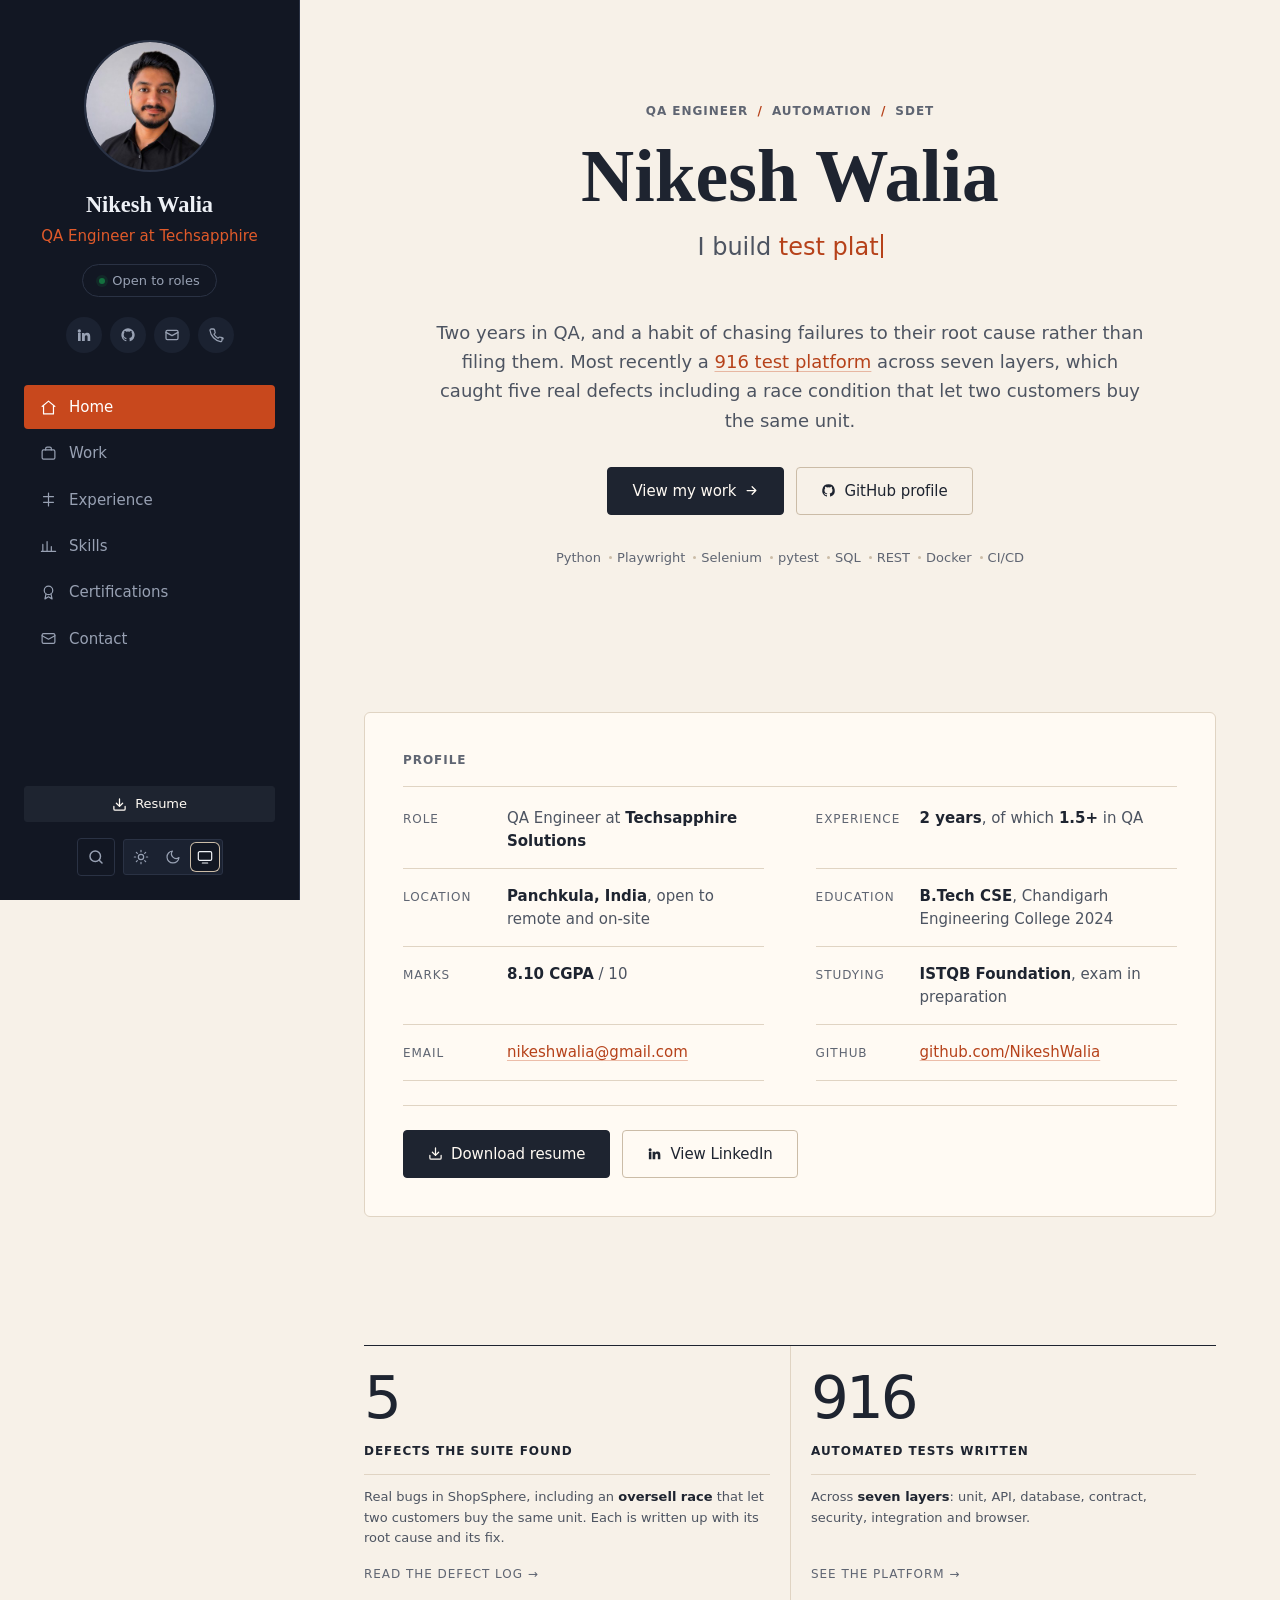
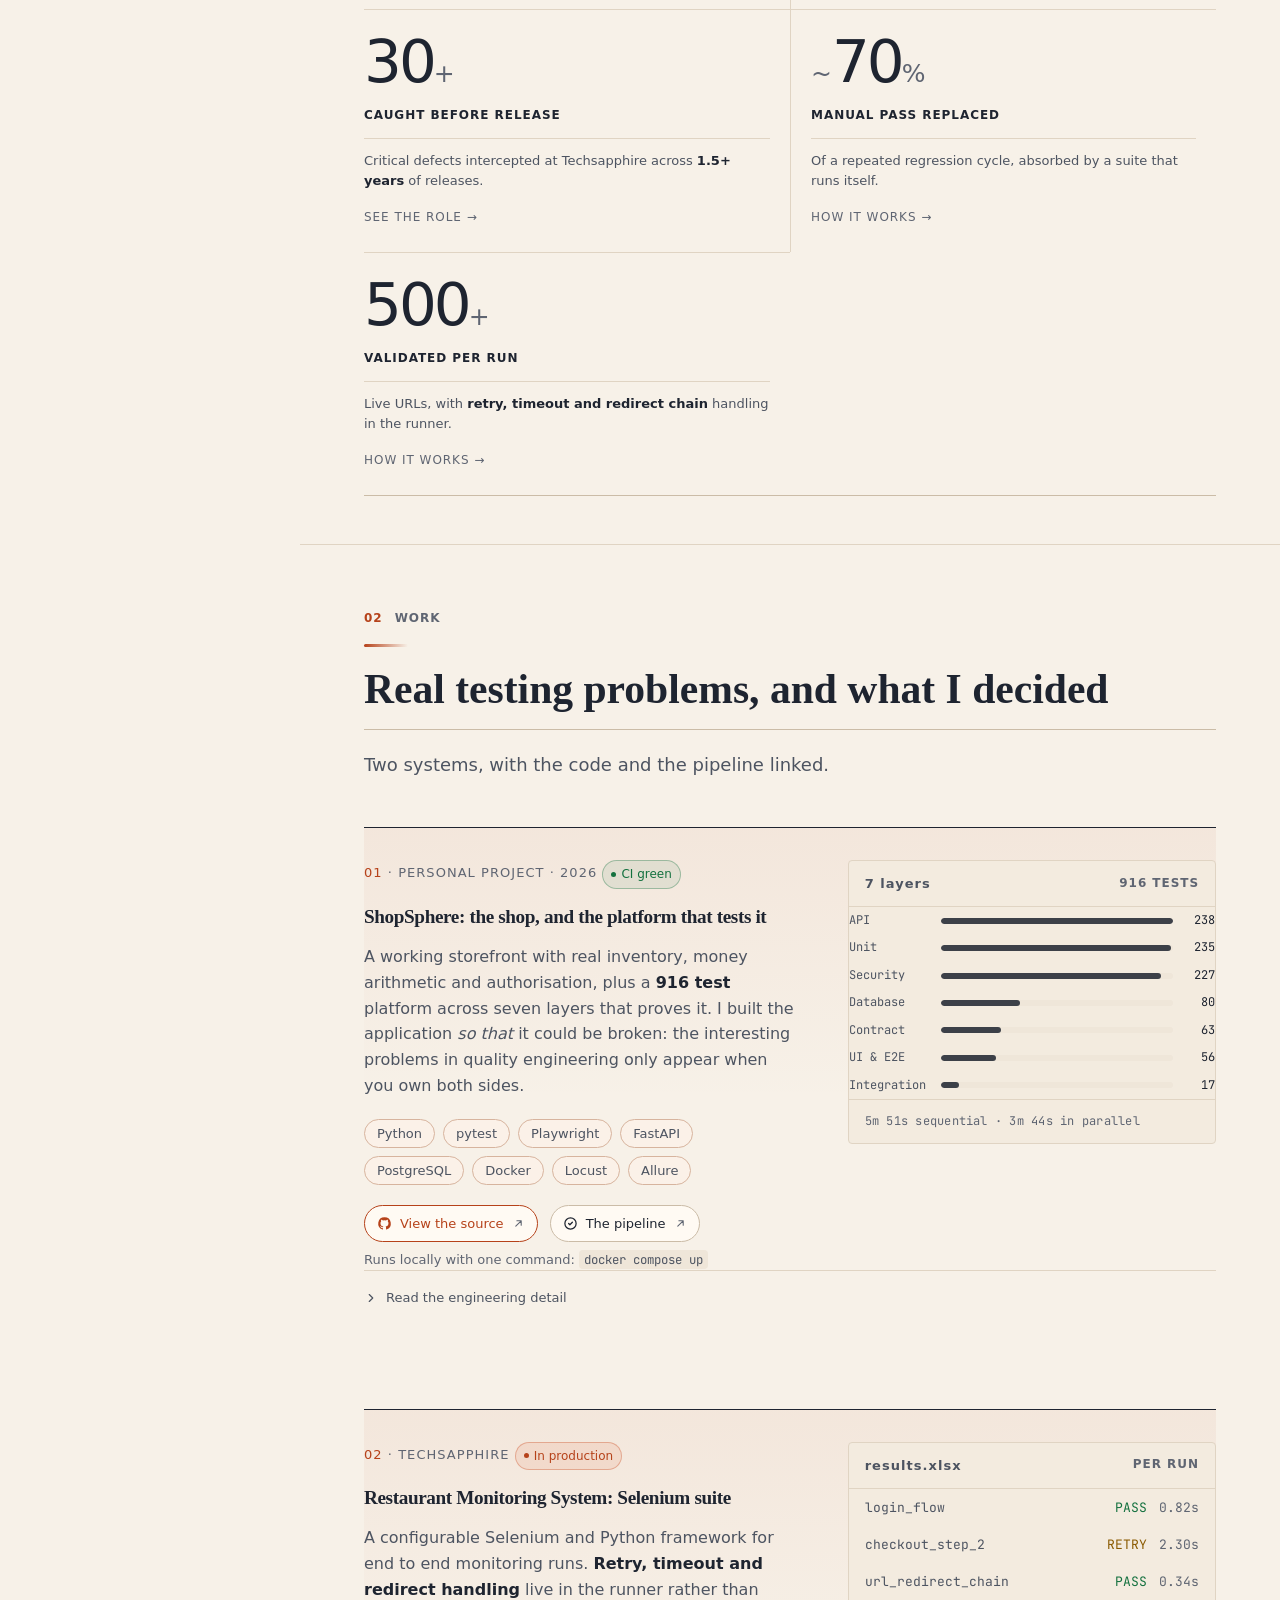
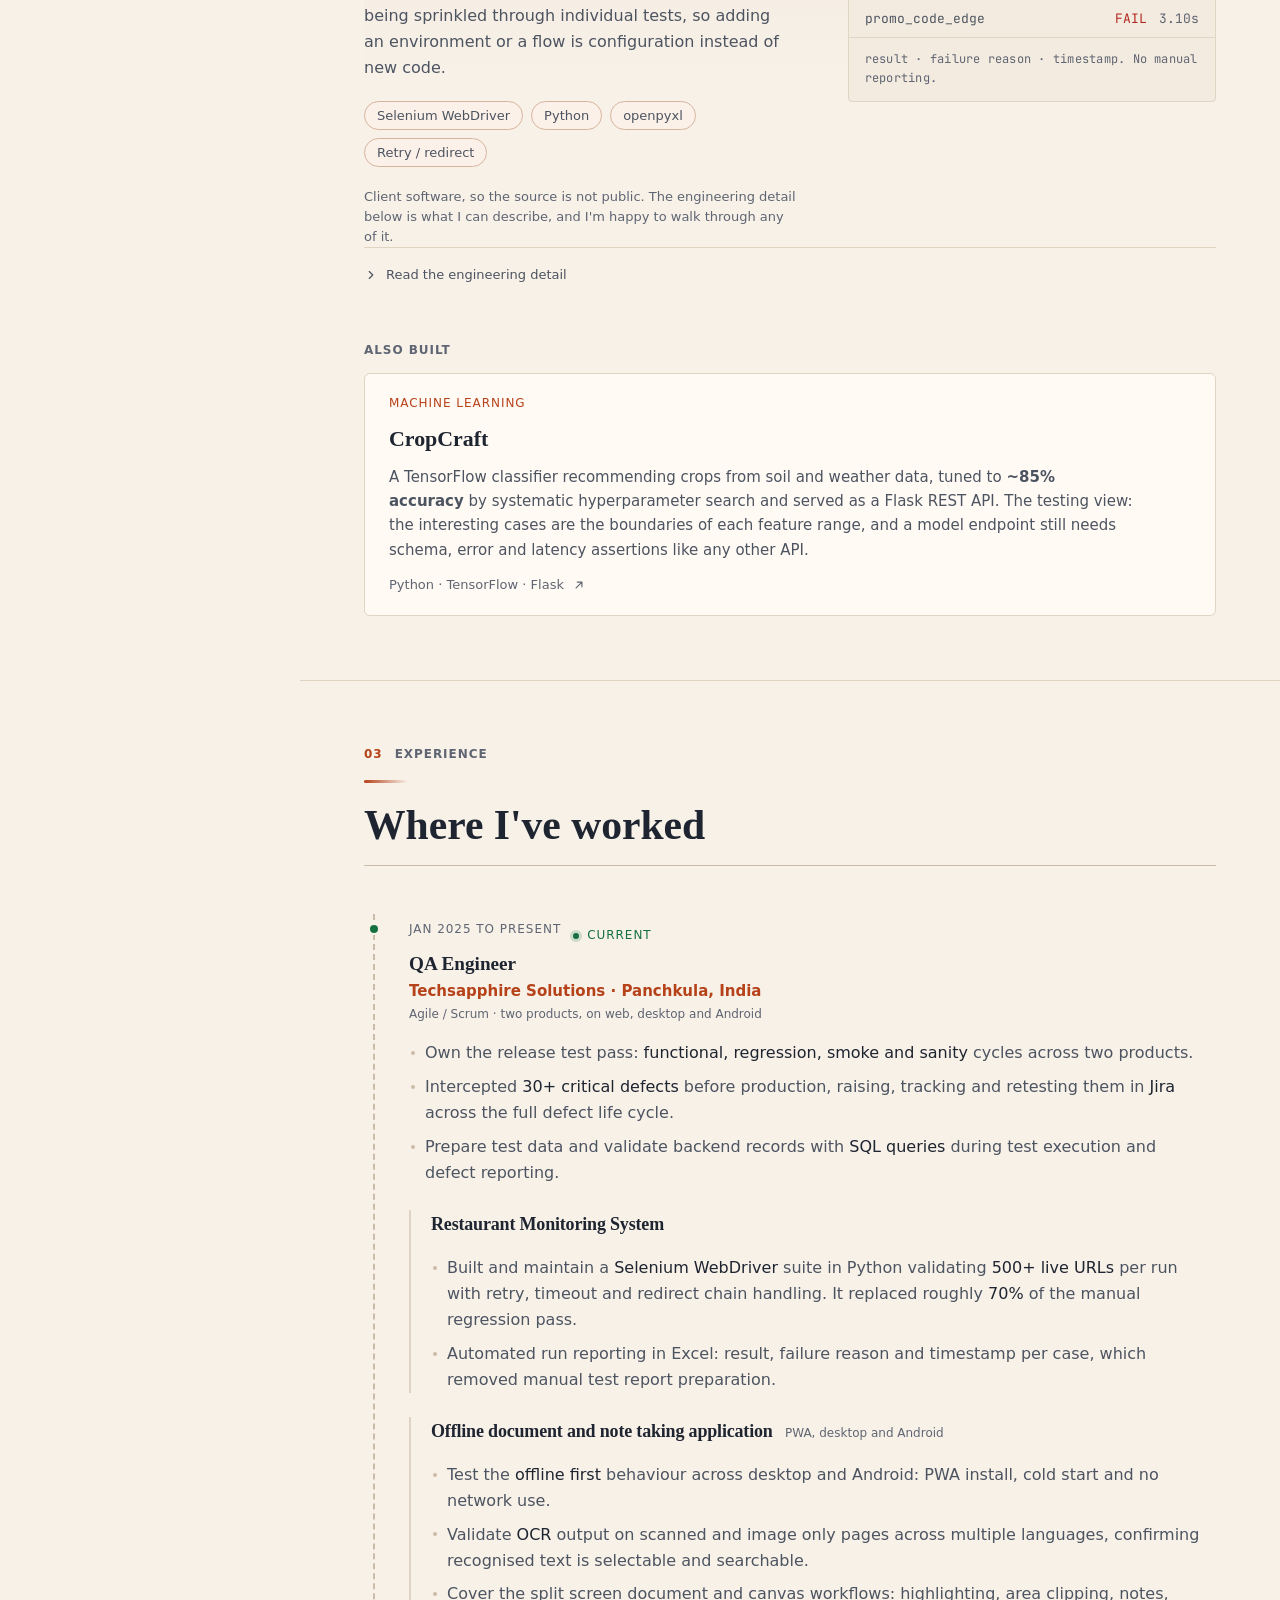
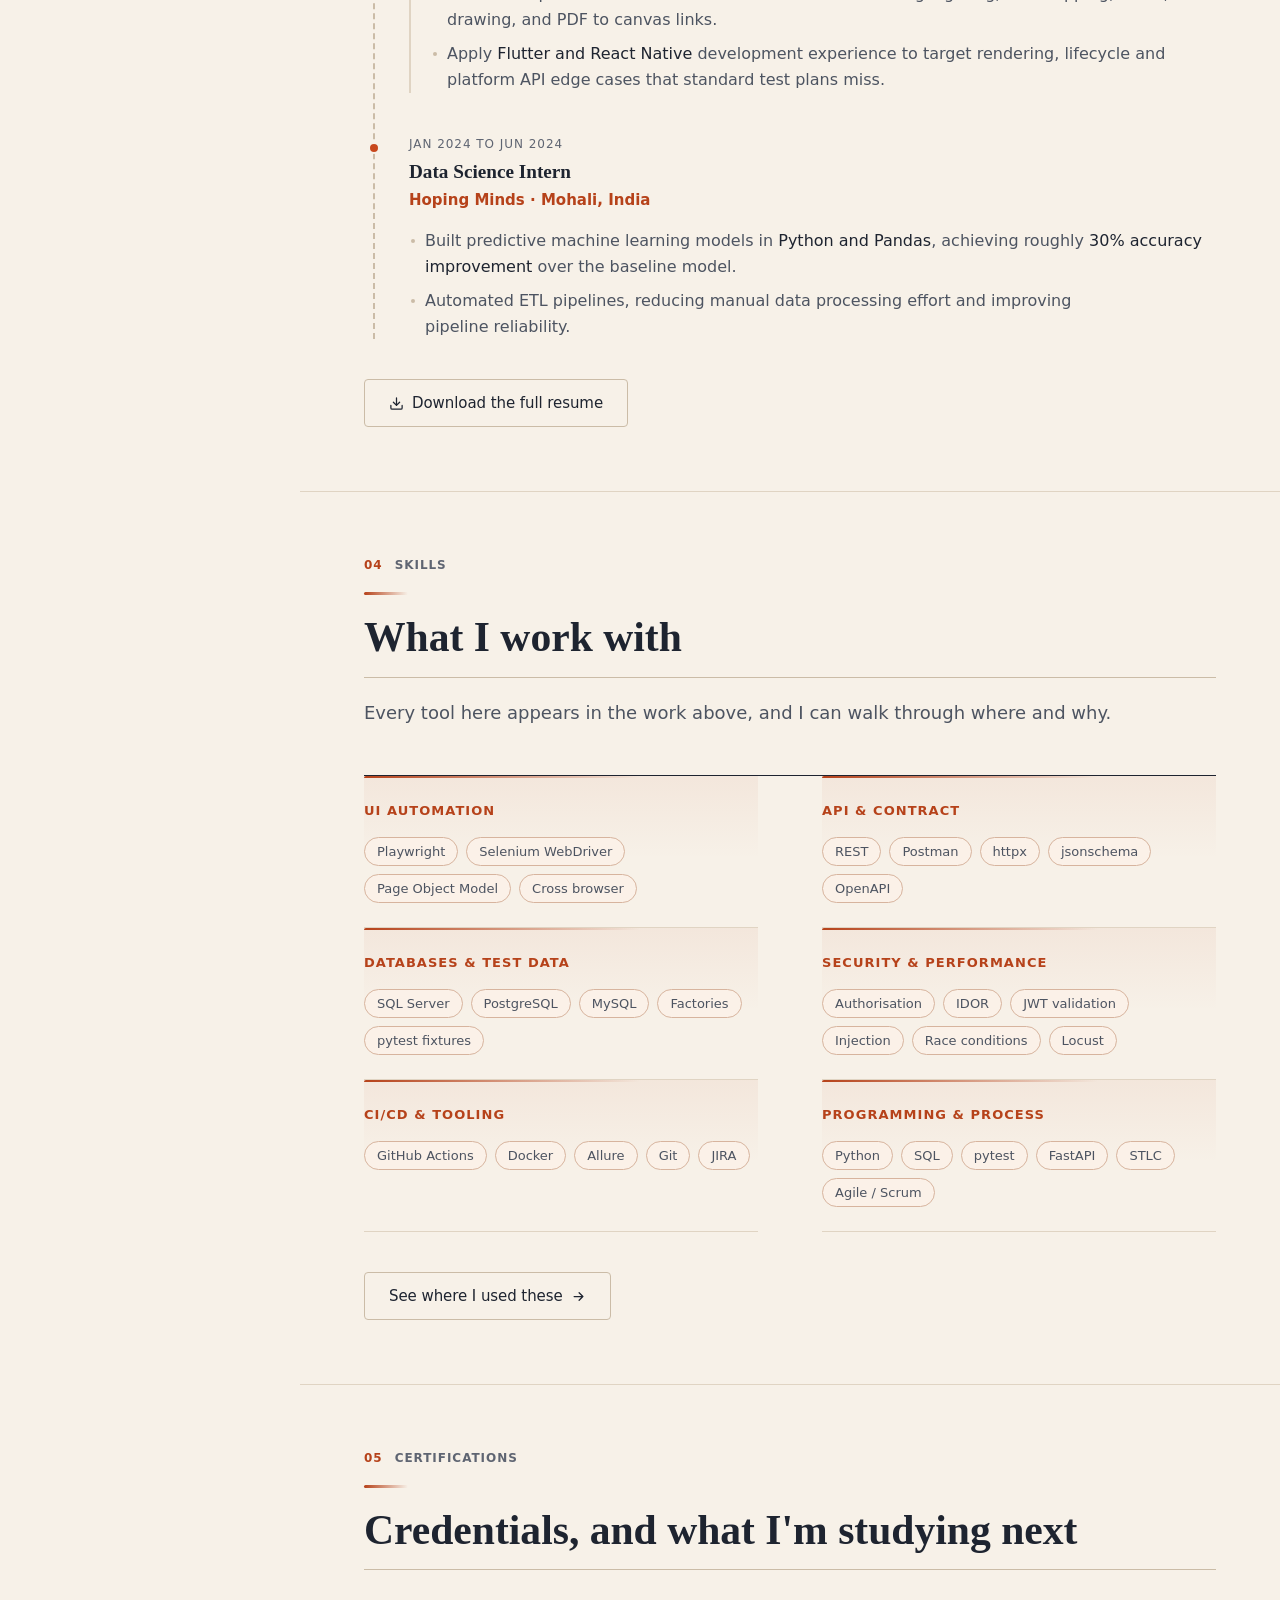
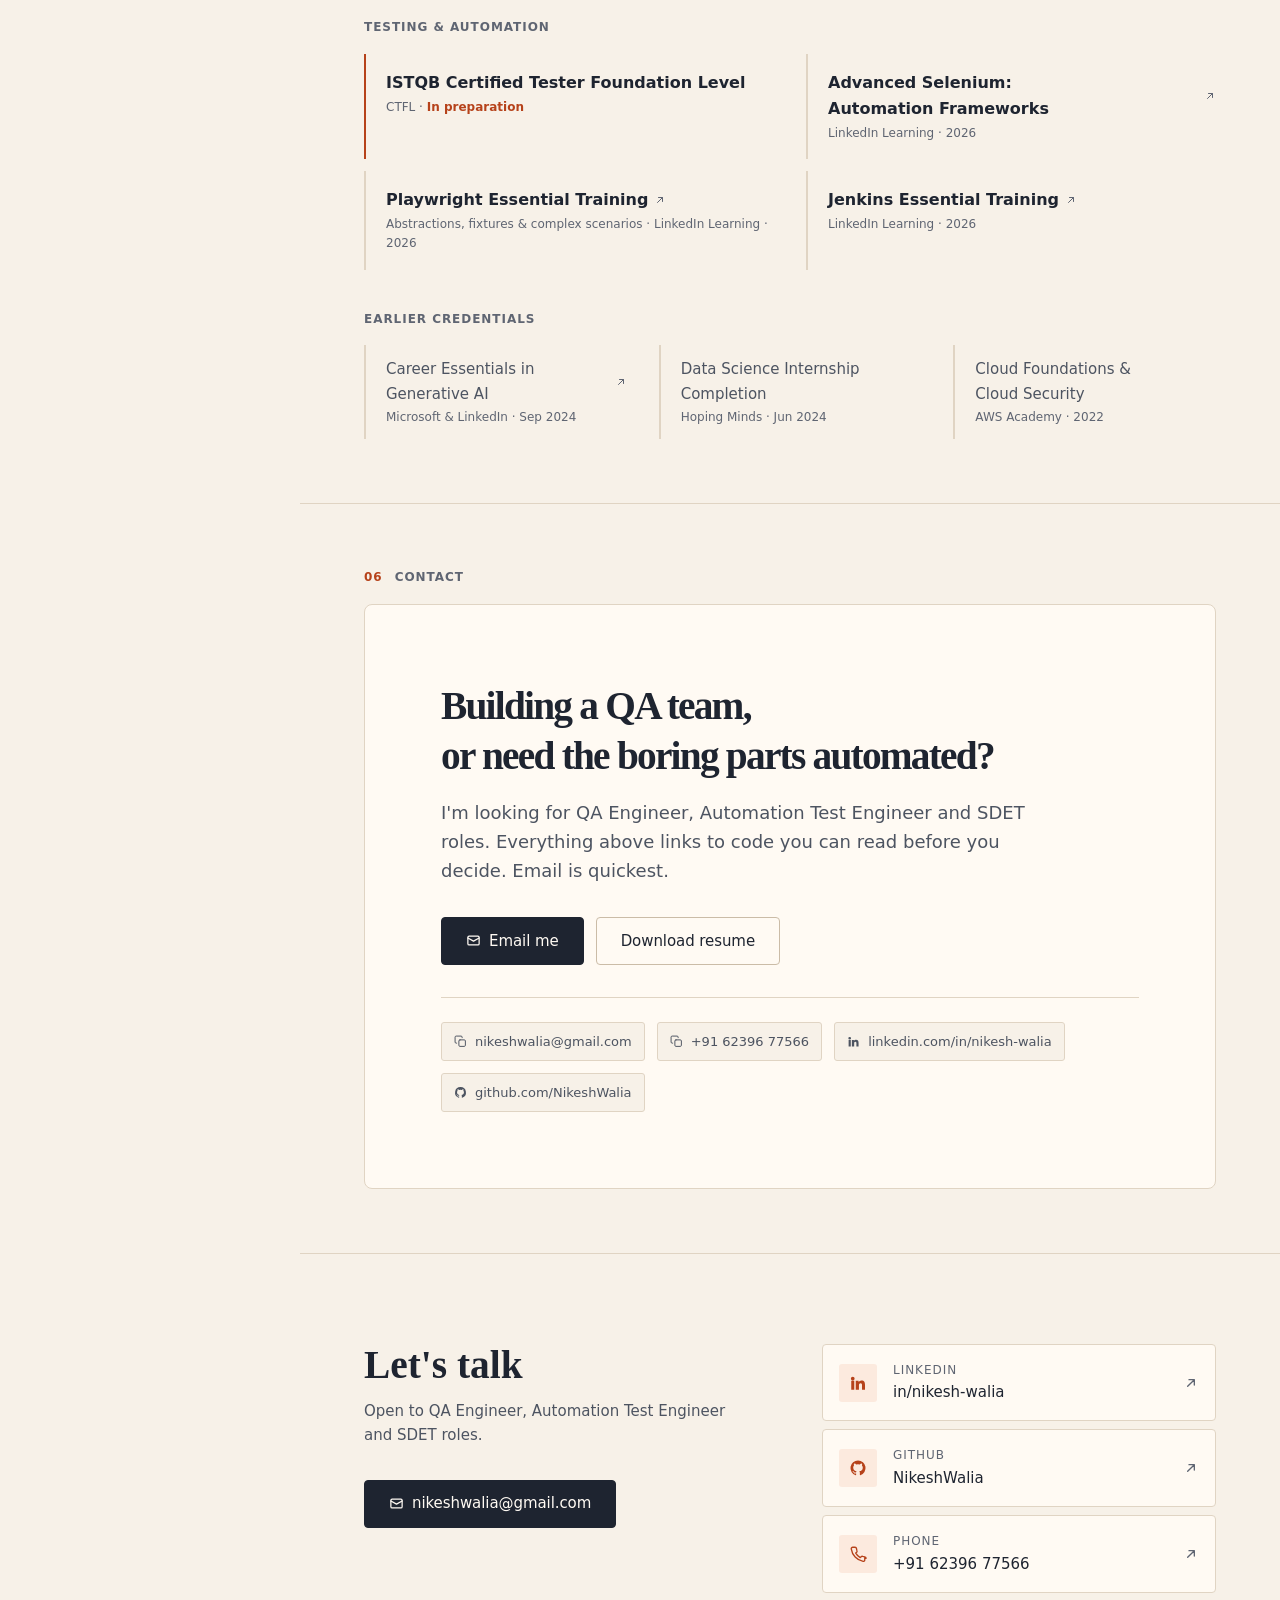
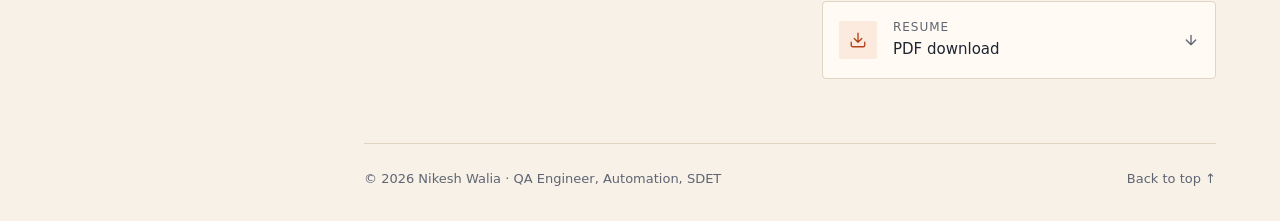
==== index.html @ 72335cde "Redesign around a sidebar layout, and add ShopSphere Layout - Fixed left rail carrying the portrait," ====
<!DOCTYPE html>
<html lang="en" data-theme="light">
<head>
<meta charset="UTF-8">
<meta name="viewport" content="width=device-width, initial-scale=1, viewport-fit=cover">

<title>Nikesh Walia | QA Engineer &amp; SDET, test automation in Python</title>
<!-- ~155 chars. Leads with the role a recruiter searches for, then the one
     fact that separates this from every other QA CV: a suite you can open. -->
<meta name="description" content="QA Engineer and SDET. I build test platforms in Python, Playwright and pytest: 916 tests across 7 layers on ShopSphere, plus Selenium suites running in production at work.">
<meta name="author" content="Nikesh Walia">
<link rel="canonical" href="https://nikeshwalia.github.io/">

<meta name="theme-color" content="#f7f1e8">

<!-- The inline theme resolver below is allow-listed by its SHA-256 hash
     rather than 'unsafe-inline', so no other injected script can execute.
     If that script's bytes change, recompute the hash or the theme will
     stop resolving before paint. Everything else is same-origin only.
     No frame-ancestors: it is ignored when delivered via <meta> (and logs a
     console error). Clickjacking protection would need a real HTTP header,
     which GitHub Pages does not let us set. -->
<meta http-equiv="Content-Security-Policy" content="default-src 'self'; script-src 'self' 'sha256-ArM/zF9N1DSCy0BsRnz9GAdNbQWt+mR2hnGeRFYz4A0='; style-src 'self' 'unsafe-inline'; img-src 'self' data:; font-src 'self'; connect-src 'self'; object-src 'none'; base-uri 'self'; form-action 'none'">

<meta property="og:type" content="profile">
<meta property="og:site_name" content="Nikesh Walia">
<meta property="og:title" content="Nikesh Walia | QA Engineer &amp; SDET">
<meta property="og:description" content="I build test platforms, not just test cases. 916 tests across 7 layers on ShopSphere, and Selenium suites running in production at work.">
<meta property="og:url" content="https://nikeshwalia.github.io/">
<meta property="og:image" content="https://nikeshwalia.github.io/nikesh.jpeg">
<meta property="og:image:width" content="1254">
<meta property="og:image:height" content="1254">
<meta property="og:image:alt" content="Nikesh Walia, QA Engineer and SDET.">
<meta name="twitter:card" content="summary">
<meta name="twitter:title" content="Nikesh Walia | QA Engineer &amp; SDET">
<meta name="twitter:description" content="I build test platforms, not just test cases. Every project below links to code you can read.">
<meta name="twitter:image" content="https://nikeshwalia.github.io/nikesh.jpeg">

<link rel="icon" href="data:image/svg+xml,%3Csvg xmlns='http://www.w3.org/2000/svg' viewBox='0 0 32 32'%3E%3Crect width='32' height='32' rx='3' fill='%2314110f'/%3E%3Ctext x='16' y='21.5' font-family='ui-monospace,monospace' font-size='13' font-weight='700' fill='%23fff' text-anchor='middle'%3ENW%3C/text%3E%3C/svg%3E">

<!-- Fonts are same-origin. The two faces above the fold are preloaded; the
     rest arrive with the stylesheet. No third-party origin in the critical path. -->
<link rel="preload" href="fonts/SpaceGrotesk.woff2" as="font" type="font/woff2" crossorigin>
<link rel="preload" href="fonts/Fraunces.woff2" as="font" type="font/woff2" crossorigin>
<link rel="preload" href="fonts/JetBrainsMono.woff2" as="font" type="font/woff2" crossorigin>

<link rel="stylesheet" href="css/tokens.css">
<link rel="stylesheet" href="css/app.css">

<script>
  // Resolve the theme before first paint so there is never a flash of the
  // wrong palette. Deliberately inline and blocking; it is ~20 lines.
  (function () {
    try {
      var p = localStorage.getItem('theme-preference') || 'system';
      var dark = p === 'dark' || (p === 'system' && matchMedia('(prefers-color-scheme: dark)').matches);
      document.documentElement.dataset.theme = dark ? 'dark' : 'light';
    } catch (e) {}
  })();
</script>

<noscript><style>[data-reveal]{opacity:1!important;transform:none!important}</style></noscript>

<script type="application/ld+json">
{
  "@context": "https://schema.org",
  "@type": "Person",
  "name": "Nikesh Walia",
  "jobTitle": "QA Engineer and SDET",
  "email": "mailto:nikeshwalia@gmail.com",
  "telephone": "+91-62396-77566",
  "url": "https://nikeshwalia.github.io/",
  "image": "https://nikeshwalia.github.io/nikesh.jpeg",
  "sameAs": [
    "https://www.linkedin.com/in/nikesh-walia/",
    "https://github.com/NikeshWalia"
  ],
  "address": { "@type": "PostalAddress", "addressLocality": "Panchkula", "addressRegion": "Haryana", "addressCountry": "IN" },
  "worksFor": { "@type": "Organization", "name": "Techsapphire Solutions" },
  "alumniOf": { "@type": "CollegeOrUniversity", "name": "Chandigarh Engineering College" },
  "knowsAbout": [
    "Test automation", "SDET", "Playwright", "Selenium WebDriver", "pytest",
    "API testing", "Contract testing", "Database validation", "Security testing",
    "Performance testing", "CI/CD", "Python", "SQL", "Docker"
  ]
}
</script>
</head>

<body>

<a href="#main" class="skip">Skip to content</a>

<!-- Ambient layers. Decorative only, so both are aria-hidden and neither
     takes pointer events. The grain is fixed for the whole document so the
     texture does not swim relative to the viewport while scrolling. -->
<div class="progress" data-progress aria-hidden="true"></div>

<!-- ═══════════════════════ SIDEBAR ═══════════════════════ -->
<!-- A fixed rail rather than a top bar: it keeps the person and the
     navigation on screen the whole way down, which a scrolling header cannot.
     Below 1080px it becomes a drawer. -->
<button class="drawer-btn" type="button" data-drawer-toggle aria-expanded="false" aria-controls="sidebar" aria-label="Open menu">
  <svg viewBox="0 0 24 24" fill="none" stroke="currentColor" stroke-width="2" stroke-linecap="round" aria-hidden="true"><path d="M4 7h16M4 12h16M4 17h16"/></svg>
</button>
<div class="drawer-veil" data-drawer-veil hidden></div>

<aside class="sidebar" id="sidebar">
  <div class="sidebar-inner">

    <a class="portrait" href="#top" aria-label="Nikesh Walia, back to top">
      <!-- 1254x1254 square, so it crops cleanly to the circle at any size.
           Width/height are declared to reserve the box before it loads, which
           is what keeps CLS at 0. The monogram underneath is the fallback if
           the file is ever missing. -->
      <img src="nikesh-320.jpg" alt="Nikesh Walia" width="132" height="132"
           fetchpriority="high" data-portrait>
      <span class="portrait-mark" aria-hidden="true">NW</span>
    </a>

    <p class="side-name">Nikesh Walia</p>
    <p class="side-role">QA Engineer at Techsapphire</p>
    <p class="side-avail"><span class="dot" aria-hidden="true"></span>Open to roles</p>

    <div class="side-social">
      <a href="https://www.linkedin.com/in/nikesh-walia/" target="_blank" rel="noopener noreferrer" aria-label="LinkedIn">
        <svg viewBox="0 0 24 24" fill="currentColor" aria-hidden="true"><path d="M4.98 3.5a2.5 2.5 0 1 1 0 5 2.5 2.5 0 0 1 0-5zM3 9h4v12H3zM9 9h3.8v1.7h.05a4.2 4.2 0 0 1 3.75-2c4 0 4.75 2.6 4.75 6V21h-4v-5.6c0-1.35-.03-3.1-1.9-3.1-1.9 0-2.2 1.48-2.2 3v5.7H9z"/></svg>
      </a>
      <a href="https://github.com/NikeshWalia" target="_blank" rel="noopener noreferrer" aria-label="GitHub">
        <svg viewBox="0 0 24 24" fill="currentColor" aria-hidden="true"><path d="M12 2A10 10 0 0 0 8.84 21.5c.5.08.66-.23.66-.5v-1.7C6.73 19.91 6.14 18 6.14 18A2.7 2.7 0 0 0 5 16.5c-.91-.62.07-.6.07-.6a2.1 2.1 0 0 1 1.53 1.03 2.15 2.15 0 0 0 2.91.83 2.16 2.16 0 0 1 .63-1.34c-2.22-.25-4.55-1.11-4.55-4.94a3.9 3.9 0 0 1 1.03-2.68 3.6 3.6 0 0 1 .1-2.64s.84-.27 2.75 1.02a9.4 9.4 0 0 1 5 0c1.91-1.29 2.75-1.02 2.75-1.02a3.6 3.6 0 0 1 .1 2.64 3.9 3.9 0 0 1 1.03 2.68c0 3.84-2.34 4.69-4.57 4.94a2.4 2.4 0 0 1 .69 1.85v2.75c0 .27.16.59.67.5A10 10 0 0 0 12 2z"/></svg>
      </a>
      <a href="mailto:nikeshwalia@gmail.com?subject=QA%20role" aria-label="Email">
        <svg viewBox="0 0 24 24" fill="none" stroke="currentColor" stroke-width="1.9" stroke-linecap="round" stroke-linejoin="round" aria-hidden="true"><rect x="3" y="5" width="18" height="14" rx="2"/><path d="m3 8 9 5 9-5"/></svg>
      </a>
      <a href="tel:+916239677566" aria-label="Phone">
        <svg viewBox="0 0 24 24" fill="none" stroke="currentColor" stroke-width="1.9" stroke-linecap="round" stroke-linejoin="round" aria-hidden="true"><path d="M21 16.9v3a2 2 0 0 1-2.2 2A19.8 19.8 0 0 1 3 5.2 2 2 0 0 1 5 3h3a2 2 0 0 1 2 1.7c.1 1 .3 1.9.6 2.8a2 2 0 0 1-.4 2.1L9 10.8a16 16 0 0 0 6 6l1.2-1.2a2 2 0 0 1 2.1-.4c.9.3 1.8.5 2.8.6a2 2 0 0 1 1.7 2z"/></svg>
      </a>
    </div>

    <nav class="side-nav" aria-label="Sections" data-spy>
      <ul>
          <li><a href="#top"><svg viewBox="0 0 24 24" fill="none" stroke="currentColor" stroke-width="1.7" stroke-linecap="round" stroke-linejoin="round" aria-hidden="true"><path d="M3 10.5 12 3l9 7.5"/><path d="M5 9.5V21h14V9.5"/></svg><span>Home</span></a></li>
          <li><a href="#work"><svg viewBox="0 0 24 24" fill="none" stroke="currentColor" stroke-width="1.7" stroke-linecap="round" stroke-linejoin="round" aria-hidden="true"><rect x="3" y="7" width="18" height="13" rx="2"/><path d="M8 7V5a2 2 0 0 1 2-2h4a2 2 0 0 1 2 2v2"/></svg><span>Work</span></a></li>
          <li><a href="#experience"><svg viewBox="0 0 24 24" fill="none" stroke="currentColor" stroke-width="1.7" stroke-linecap="round" stroke-linejoin="round" aria-hidden="true"><path d="M12 3v18M5 8h14M5 16h14"/></svg><span>Experience</span></a></li>
          <li><a href="#capabilities"><svg viewBox="0 0 24 24" fill="none" stroke="currentColor" stroke-width="1.7" stroke-linecap="round" stroke-linejoin="round" aria-hidden="true"><path d="M4 19V9M10 19V5M16 19v-7M22 19h-20"/></svg><span>Skills</span></a></li>
          <li><a href="#certifications"><svg viewBox="0 0 24 24" fill="none" stroke="currentColor" stroke-width="1.7" stroke-linecap="round" stroke-linejoin="round" aria-hidden="true"><circle cx="12" cy="9" r="6"/><path d="m8.5 14-1.5 7 5-3 5 3-1.5-7"/></svg><span>Certifications</span></a></li>
          <li><a href="#contact"><svg viewBox="0 0 24 24" fill="none" stroke="currentColor" stroke-width="1.7" stroke-linecap="round" stroke-linejoin="round" aria-hidden="true"><rect x="3" y="5" width="18" height="14" rx="2"/><path d="m3 8 9 5 9-5"/></svg><span>Contact</span></a></li>
      </ul>
    </nav>

    <div class="side-foot">
      <a href="Nikesh_Walia_CV.pdf" download class="btn btn--primary btn--sm side-cv">
        <svg viewBox="0 0 24 24" fill="none" stroke="currentColor" stroke-width="2" stroke-linecap="round" stroke-linejoin="round" aria-hidden="true"><path d="M21 15v4a2 2 0 0 1-2 2H5a2 2 0 0 1-2-2v-4M7 10l5 5 5-5M12 15V3"/></svg>
        Resume
      </a>
      <div class="side-tools">
        <button class="icon-btn icon-btn--search" data-cmdk-open aria-label="Search">
          <svg viewBox="0 0 24 24" fill="none" stroke="currentColor" stroke-width="2" stroke-linecap="round" aria-hidden="true"><circle cx="11" cy="11" r="7"/><path d="m20 20-3.4-3.4"/></svg>
        </button>
        <div class="theme-switch" role="radiogroup" aria-label="Colour theme" data-theme-switch>
          <button type="button" role="radio" data-theme-set="light" aria-checked="false" aria-label="Light theme">
            <svg viewBox="0 0 24 24" fill="none" stroke="currentColor" stroke-width="1.8" stroke-linecap="round" aria-hidden="true"><circle cx="12" cy="12" r="4"/><path d="M12 2v2M12 20v2M5 5l1.5 1.5M17.5 17.5 19 19M2 12h2M20 12h2M5 19l1.5-1.5M17.5 6.5 19 5"/></svg>
          </button>
          <button type="button" role="radio" data-theme-set="dark" aria-checked="false" aria-label="Dark theme">
            <svg viewBox="0 0 24 24" fill="none" stroke="currentColor" stroke-width="1.8" stroke-linecap="round" stroke-linejoin="round" aria-hidden="true"><path d="M21 12.8A9 9 0 1 1 11.2 3a7 7 0 0 0 9.8 9.8z"/></svg>
          </button>
          <button type="button" role="radio" data-theme-set="system" aria-checked="false" aria-label="Match system theme">
            <svg viewBox="0 0 24 24" fill="none" stroke="currentColor" stroke-width="1.8" stroke-linecap="round" stroke-linejoin="round" aria-hidden="true"><rect x="2" y="4" width="20" height="13" rx="2"/><path d="M8 21h8"/></svg>
          </button>
        </div>
      </div>
    </div>

  </div>
</aside>

<div class="shell">
<main id="main">
<span id="top"></span>

<!-- ═══════════════════════ HERO ═══════════════════════ -->
<section class="hero" data-reveal-group>
  <div class="wrap hero-inner">
    <p class="eyebrow" data-reveal>QA Engineer <span>/</span> Automation <span>/</span> SDET</p>

    <h1 class="hero-name" data-reveal>Nikesh Walia</h1>

    <!-- The rotating line is the one piece of motion on the page. It states
         what he builds, cycling through four things that are all true and all
         evidenced further down. Under reduced-motion it prints the first
         phrase and stops. -->
    <p class="hero-build" data-reveal>
      I build
      <!-- Screen readers get the whole list once, as static text. The animated
           span is hidden from them: a caret that retypes four phrases forever
           is noise in a screen reader, and aria-label is not even permitted on
           a bare span, so it would have been silently ignored. -->
      <span class="sr-only">test platforms that catch real defects, Selenium and Playwright automation, API, database and security suites, and CI pipelines that gate every release.</span>
      <span class="type" aria-hidden="true" data-type="test platforms that catch real defects|Selenium and Playwright automation|API, database and security suites|CI pipelines that gate every release"><span class="type-text">test platforms that catch real defects</span><span class="type-caret"></span></span>
    </p>

    <p class="hero-lede" data-reveal>
      Two years in QA, and a habit of chasing failures to their root cause rather than filing them.
      Most recently a <a href="#case-shopsphere">916 test platform</a> across seven layers, which caught
      five real defects including a race condition that let two customers buy the same unit.
    </p>

    <div class="hero-actions" data-reveal>
      <a href="#work" class="btn btn--primary">
        View my work
        <svg viewBox="0 0 24 24" fill="none" stroke="currentColor" stroke-width="2" stroke-linecap="round" stroke-linejoin="round" aria-hidden="true"><path d="M5 12h14M13 6l6 6-6 6"/></svg>
      </a>
      <a href="https://github.com/NikeshWalia" target="_blank" rel="noopener noreferrer" class="btn btn--ghost">
        <svg viewBox="0 0 24 24" fill="currentColor" aria-hidden="true"><path d="M12 2A10 10 0 0 0 8.84 21.5c.5.08.66-.23.66-.5v-1.7C6.73 19.91 6.14 18 6.14 18A2.7 2.7 0 0 0 5 16.5c-.91-.62.07-.6.07-.6a2.1 2.1 0 0 1 1.53 1.03 2.15 2.15 0 0 0 2.91.83 2.16 2.16 0 0 1 .63-1.34c-2.22-.25-4.55-1.11-4.55-4.94a3.9 3.9 0 0 1 1.03-2.68 3.6 3.6 0 0 1 .1-2.64s.84-.27 2.75 1.02a9.4 9.4 0 0 1 5 0c1.91-1.29 2.75-1.02 2.75-1.02a3.6 3.6 0 0 1 .1 2.64 3.9 3.9 0 0 1 1.03 2.68c0 3.84-2.34 4.69-4.57 4.94a2.4 2.4 0 0 1 .69 1.85v2.75c0 .27.16.59.67.5A10 10 0 0 0 12 2z"/></svg>
        GitHub profile
      </a>
    </div>

    <ul class="hero-stack" aria-label="Core stack" data-reveal>
      <li>Python</li><li>Playwright</li><li>Selenium</li><li>pytest</li>
      <li>SQL</li><li>REST</li><li>Docker</li><li>CI/CD</li>
    </ul>
  </div>
</section>

<!-- ═══════════════════════ PROFILE ═══════════════════════ -->
<!-- The facts a recruiter checks first, in one place, instead of trailing
     under the hero as a mono footnote. -->
<section class="section section--tight" aria-label="Profile" data-sec="profile">
  <div class="wrap">
    <div class="snapshot" data-reveal>
      <h2 class="snapshot-h">Profile</h2>
      <dl class="snapshot-grid">
        <div><dt>Role</dt><dd>QA Engineer at <strong>Techsapphire Solutions</strong></dd></div>
        <div><dt>Experience</dt><dd><strong>2 years</strong>, of which <strong>1.5+</strong> in QA</dd></div>
        <div><dt>Location</dt><dd><strong>Panchkula, India</strong>, open to remote and on-site</dd></div>
        <div><dt>Education</dt><dd><strong>B.Tech CSE</strong>, Chandigarh Engineering College 2024</dd></div>
        <div><dt>Marks</dt><dd><strong>8.10 CGPA</strong> / 10</dd></div>
        <div><dt>Studying</dt><dd><strong>ISTQB Foundation</strong>, exam in preparation</dd></div>
        <div><dt>Email</dt><dd><a href="mailto:nikeshwalia@gmail.com?subject=QA%20role">nikeshwalia@gmail.com</a></dd></div>
        <div><dt>GitHub</dt><dd><a href="https://github.com/NikeshWalia" target="_blank" rel="noopener noreferrer">github.com/NikeshWalia</a></dd></div>
      </dl>

      <!-- The card stated the facts and then offered nothing to do with them.
           These are the two actions a recruiter reaches for next. -->
      <div class="snapshot-actions">
        <a href="Nikesh_Walia_CV.pdf" download class="btn btn--primary">
          <svg viewBox="0 0 24 24" fill="none" stroke="currentColor" stroke-width="2" stroke-linecap="round" stroke-linejoin="round" aria-hidden="true"><path d="M21 15v4a2 2 0 0 1-2 2H5a2 2 0 0 1-2-2v-4M7 10l5 5 5-5M12 15V3"/></svg>
          Download resume
        </a>
        <a href="https://www.linkedin.com/in/nikesh-walia/" target="_blank" rel="noopener noreferrer" class="btn btn--ghost">
          <svg viewBox="0 0 24 24" fill="currentColor" aria-hidden="true"><path d="M4.98 3.5a2.5 2.5 0 1 1 0 5 2.5 2.5 0 0 1 0-5zM3 9h4v12H3zM9 9h3.8v1.7h.05a4.2 4.2 0 0 1 3.75-2c4 0 4.75 2.6 4.75 6V21h-4v-5.6c0-1.35-.03-3.1-1.9-3.1-1.9 0-2.2 1.48-2.2 3v5.7H9z"/></svg>
          View LinkedIn
        </a>
      </div>
    </div>
  </div>
</section>

<!-- ═══════════════════════ IMPACT ═══════════════════════ -->
<!-- Not a bento of bordered cards. Five figures on one ruled band, the way a
     report states its key numbers: the rules do the separating, so nothing
     needs a box, and the numbers can be set at display scale. -->
<section class="section section--tight" aria-label="Results" data-sec="impact">
  <div class="wrap">
    <div class="figures" data-reveal-group>

      <a class="figure" href="#case-shopsphere" data-reveal>
        <span class="figure-n">5</span>
        <span class="figure-k">Defects the suite found</span>
        <span class="figure-d">Real bugs in ShopSphere, including an <b>oversell race</b> that let two customers buy the same unit. Each is written up with its root cause and its fix.</span>
        <span class="figure-go">Read the defect log</span>
      </a>

      <a class="figure" href="#case-shopsphere" data-reveal>
        <span class="figure-n">916</span>
        <span class="figure-k">Automated tests written</span>
        <span class="figure-d">Across <b>seven layers</b>: unit, API, database, contract, security, integration and browser.</span>
        <span class="figure-go">See the platform</span>
      </a>

      <a class="figure" href="#role-techsapphire" data-reveal>
        <span class="figure-n">30<i>+</i></span>
        <span class="figure-k">Caught before release</span>
        <span class="figure-d">Critical defects intercepted at Techsapphire across <b>1.5+ years</b> of releases.</span>
        <span class="figure-go">See the role</span>
      </a>

      <a class="figure" href="#case-suite" data-reveal>
        <span class="figure-n"><i>~</i>70<i>%</i></span>
        <span class="figure-k">Manual pass replaced</span>
        <span class="figure-d">Of a repeated regression cycle, absorbed by a suite that runs itself.</span>
        <span class="figure-go">How it works</span>
      </a>

      <a class="figure" href="#case-suite" data-reveal>
        <span class="figure-n">500<i>+</i></span>
        <span class="figure-k">Validated per run</span>
        <span class="figure-d">Live URLs, with <b>retry, timeout and redirect chain</b> handling in the runner.</span>
        <span class="figure-go">How it works</span>
      </a>

    </div>
  </div>
</section>

<!-- ═══════════════════════ WORK ═══════════════════════ -->
<section class="section" id="work" data-index-section="Work" data-sec="work">
  <div class="wrap rail">
    <div class="rail-label"><span>02</span>Work</div>

    <div>
      <div class="section-head" data-reveal-group>
        <h2 class="h-section" data-reveal><span class="sr-only">Work: </span>Real testing problems, and what I decided</h2>
        <p class="h-sub" data-reveal>
          Two systems, with the code and the pipeline linked.
        </p>
      </div>

      <div class="cases" data-reveal-group data-rvl-scope>

        <!-- ─── Case 01: ShopSphere ─── -->
        <article class="case case--flag rvl" id="case-shopsphere" data-reveal
                 data-index-case="ShopSphere: e-commerce app and its quality platform"
                 data-index-sub="Python · pytest · Playwright · PostgreSQL · Docker · 916 tests">
          <div class="case-head" data-case-toggle>
            <div>
              <div class="case-idx">
                <b>01</b> &#183; Personal project &#183; 2026
                <span class="badge badge--live">CI green</span>
              </div>
              <h3>ShopSphere: the shop, and the platform that tests it</h3>
              <p class="case-sum">
                A working storefront with real inventory, money arithmetic and authorisation, plus a
                <strong>916 test</strong> platform across seven layers that proves it. I built the
                application <em>so that</em> it could be broken: the interesting problems in quality
                engineering only appear when you own both sides.
              </p>
              <div class="case-stack">
                <span class="chip chip--mono">Python</span>
                <span class="chip chip--mono">pytest</span>
                <span class="chip chip--mono">Playwright</span>
                <span class="chip chip--mono">FastAPI</span>
                <span class="chip chip--mono">PostgreSQL</span>
                <span class="chip chip--mono">Docker</span>
                <span class="chip chip--mono">Locust</span>
                <span class="chip chip--mono">Allure</span>
              </div>
              <div class="case-links">
                <a href="https://github.com/NikeshWalia/shopsphere" target="_blank" rel="noopener noreferrer">
                  <svg viewBox="0 0 24 24" fill="currentColor" aria-hidden="true"><path d="M12 2A10 10 0 0 0 8.84 21.5c.5.08.66-.23.66-.5v-1.7C6.73 19.91 6.14 18 6.14 18A2.7 2.7 0 0 0 5 16.5c-.91-.62.07-.6.07-.6a2.1 2.1 0 0 1 1.53 1.03 2.15 2.15 0 0 0 2.91.83 2.16 2.16 0 0 1 .63-1.34c-2.22-.25-4.55-1.11-4.55-4.94a3.9 3.9 0 0 1 1.03-2.68 3.6 3.6 0 0 1 .1-2.64s.84-.27 2.75 1.02a9.4 9.4 0 0 1 5 0c1.91-1.29 2.75-1.02 2.75-1.02a3.6 3.6 0 0 1 .1 2.64 3.9 3.9 0 0 1 1.03 2.68c0 3.84-2.34 4.69-4.57 4.94a2.4 2.4 0 0 1 .69 1.85v2.75c0 .27.16.59.67.5A10 10 0 0 0 12 2z"/></svg>
                  View the source
                  <svg class="ext" viewBox="0 0 24 24" fill="none" stroke="currentColor" stroke-width="2" stroke-linecap="round" stroke-linejoin="round" aria-hidden="true"><path d="M7 17 17 7M9 7h8v8"/></svg>
                </a>
                <a href="https://github.com/NikeshWalia/shopsphere/actions/workflows/ci.yml" target="_blank" rel="noopener noreferrer">
                  <svg viewBox="0 0 24 24" fill="none" stroke="currentColor" stroke-width="2" stroke-linecap="round" stroke-linejoin="round" aria-hidden="true"><circle cx="12" cy="12" r="9"/><path d="m9 12 2 2 4-4"/></svg>
                  The pipeline
                  <svg class="ext" viewBox="0 0 24 24" fill="none" stroke="currentColor" stroke-width="2" stroke-linecap="round" stroke-linejoin="round" aria-hidden="true"><path d="M7 17 17 7M9 7h8v8"/></svg>
                </a>
                <span class="case-links-note">Runs locally with one command: <code>docker compose up</code></span>
              </div>
            </div>

            <!-- The seven layers, as a shape rather than a paragraph. -->
            <div class="artifact artifact--layers" aria-label="Test layers and their sizes">
              <div class="artifact-head">7 layers <span>916 tests</span></div>
              <div class="lyr"><span class="lyr-n">API</span><span class="lyr-bar" style="--w:100%"></span><span class="lyr-v">238</span></div>
              <div class="lyr"><span class="lyr-n">Unit</span><span class="lyr-bar" style="--w:99%"></span><span class="lyr-v">235</span></div>
              <div class="lyr"><span class="lyr-n">Security</span><span class="lyr-bar" style="--w:95%"></span><span class="lyr-v">227</span></div>
              <div class="lyr"><span class="lyr-n">Database</span><span class="lyr-bar" style="--w:34%"></span><span class="lyr-v">80</span></div>
              <div class="lyr"><span class="lyr-n">Contract</span><span class="lyr-bar" style="--w:26%"></span><span class="lyr-v">63</span></div>
              <div class="lyr"><span class="lyr-n">UI &amp; E2E</span><span class="lyr-bar" style="--w:24%"></span><span class="lyr-v">56</span></div>
              <div class="lyr"><span class="lyr-n">Integration</span><span class="lyr-bar" style="--w:8%"></span><span class="lyr-v">17</span></div>
              <div class="artifact-foot">5m 51s sequential &#183; 3m 44s in parallel</div>
            </div>
          </div>

          <details class="case-detail">
            <summary>
              <svg viewBox="0 0 24 24" fill="none" stroke="currentColor" stroke-width="2" stroke-linecap="round" stroke-linejoin="round" aria-hidden="true"><path d="m9 6 6 6-6 6"/></svg>
              <span class="lbl-open">Read the engineering detail</span>
              <span class="lbl-close">Hide detail</span>
            </summary>

            <div class="case-body case-body--wide">
              <!-- Architecture, drawn rather than described. -->
              <div class="case-block case-block--full">
                <h4>Architecture</h4>
                <div class="flow" role="img" aria-label="Test layers drive a real running stack: browser tests reach the React storefront, API, contract, security and integration tests reach the FastAPI backend, and database tests reach PostgreSQL. All of them report through pytest into an Allure report published by GitHub Actions.">
                  <div class="flow-col">
                    <span class="flow-cap">Test platform</span>
                    <span class="flow-node flow-node--t">UI &amp; E2E</span>
                    <span class="flow-node flow-node--t">API &#183; contract &#183; security</span>
                    <span class="flow-node flow-node--t">Database</span>
                  </div>
                  <div class="flow-arrow" aria-hidden="true">
                    <svg viewBox="0 0 40 12" fill="none" stroke="currentColor" stroke-width="1.5"><path d="M0 6h34m-5-4 5 4-5 4"/></svg>
                  </div>
                  <div class="flow-col">
                    <span class="flow-cap">Running system</span>
                    <span class="flow-node flow-node--s">React storefront</span>
                    <span class="flow-node flow-node--s">FastAPI backend</span>
                    <span class="flow-node flow-node--d">PostgreSQL</span>
                    <span class="flow-node flow-node--p">Payment provider (separate service)</span>
                  </div>
                  <div class="flow-arrow" aria-hidden="true">
                    <svg viewBox="0 0 40 12" fill="none" stroke="currentColor" stroke-width="1.5"><path d="M0 6h34m-5-4 5 4-5 4"/></svg>
                  </div>
                  <div class="flow-col">
                    <span class="flow-cap">Evidence</span>
                    <span class="flow-node flow-node--r">pytest</span>
                    <span class="flow-node flow-node--r">Allure report</span>
                    <span class="flow-node flow-node--r">GitHub Actions</span>
                  </div>
                </div>
                <p class="flow-note">
                  Nothing is mocked in place of the real thing. The tests drive a running stack over
                  HTTP and SQL, and the payment provider is <strong>a separate service that can
                  genuinely time out</strong>, because an in-process mock would only test the mock.
                </p>
              </div>

              <div class="case-block">
                <h4>Constraint</h4>
                <ul>
                  <li>Most testing portfolios automate somebody else&#8217;s demo site, which caps what you can prove.</li>
                  <li>Race conditions, money rounding and authorisation bugs only show up when you control the system under test.</li>
                </ul>
              </div>

              <div class="case-block">
                <h4>Test strategy</h4>
                <ul>
                  <li>Each rule is proved at the <strong>cheapest layer that can prove it</strong>, then again where it actually matters. Stock limits: unit, then API, then a database <code>CHECK</code>, then a concurrency test.</li>
                  <li><strong>Nothing shared is mutable.</strong> Every test creates its own state with a UUID identity, so it cannot collide across parallel workers.</li>
                  <li><strong>Nothing sleeps.</strong> Waiting is Playwright auto-waiting or an explicit condition poll, never a fixed delay.</li>
                  <li><strong>Nothing is hardcoded.</strong> URLs, credentials and DSNs come from the environment, so the same suite runs locally, in Compose and in CI.</li>
                  <li>That isolation is what buys the parallelism: the backend suite drops from <strong>376s to 140s</strong>, a <strong>2.7x</strong> speed up, because tests never wait on each other.</li>
                </ul>
              </div>

              <div class="case-block">
                <h4>Failure handling</h4>
                <ul>
                  <li>Four <strong>test cards</strong> select the payment outcome per request, so a dozen failure tests run in parallel without fighting over shared state.</li>
                  <li>A decline restores stock. A <strong>timeout deliberately does not</strong>: nothing knows whether money moved, so the order stays pending rather than guessing.</li>
                  <li>Failures attach a screenshot, a video and a Playwright trace. Passing tests attach none, so a CI run does not produce hundreds of megabytes nobody opens.</li>
                </ul>
              </div>

              <div class="case-block">
                <h4>What I'd change</h4>
                <ul>
                  <li><strong>Mutation testing.</strong> The only honest way to find out whether these 916 tests would catch a regression, rather than assuming they would.</li>
                  <li>A payment reconciliation job to close the timeout gap, plus the tests that prove it settles a pending order.</li>
                  <li>axe-core in the UI suite. The markup uses roles and labels correctly, but nothing currently verifies that.</li>
                </ul>
              </div>

              <!-- The centrepiece. A QA hire is bought on this, not on tool lists. -->
              <div class="case-block case-block--full">
                <h4>What actually runs</h4>
                <figure class="runpanel">
                  <figcaption class="runpanel-head">
                    <span class="runpanel-title">
                      <span class="runpanel-dot" aria-hidden="true"></span>
                      make test <span class="runpanel-sub">full suite</span>
                    </span>
                    <a class="runpanel-repo" href="https://github.com/NikeshWalia/shopsphere/actions/workflows/ci.yml" target="_blank" rel="noopener noreferrer">
                      <svg viewBox="0 0 24 24" fill="none" stroke="currentColor" stroke-width="2" stroke-linecap="round" stroke-linejoin="round" aria-hidden="true"><circle cx="12" cy="12" r="9"/><path d="m9 12 2 2 4-4"/></svg>
                      Pipeline
                    </a>
                  </figcaption>
                  <table class="runtable">
                    <caption class="sr-only">ShopSphere test suite, tests and run time by layer</caption>
                    <thead><tr><th scope="col">Layer</th><th scope="col">Tests</th><th scope="col">Time</th></tr></thead>
                    <tbody>
                      <tr><th scope="row"><a href="https://github.com/NikeshWalia/shopsphere/tree/main/tests/api" target="_blank" rel="noopener noreferrer"><span class="rt-ok" aria-hidden="true"></span>API</a></th><td>238</td><td>2m 49s</td></tr>
                      <tr><th scope="row"><a href="https://github.com/NikeshWalia/shopsphere/tree/main/backend/tests/unit" target="_blank" rel="noopener noreferrer"><span class="rt-ok" aria-hidden="true"></span>Unit</a></th><td>235</td><td>2.5s</td></tr>
                      <tr><th scope="row"><a href="https://github.com/NikeshWalia/shopsphere/tree/main/tests/security" target="_blank" rel="noopener noreferrer"><span class="rt-ok" aria-hidden="true"></span>Security</a></th><td>227</td><td>2m 00s</td></tr>
                      <tr><th scope="row"><a href="https://github.com/NikeshWalia/shopsphere/tree/main/tests/database" target="_blank" rel="noopener noreferrer"><span class="rt-ok" aria-hidden="true"></span>Database</a></th><td>80</td><td>15s</td></tr>
                      <tr><th scope="row"><a href="https://github.com/NikeshWalia/shopsphere/tree/main/tests/contract" target="_blank" rel="noopener noreferrer"><span class="rt-ok" aria-hidden="true"></span>Contract</a></th><td>63</td><td>29s</td></tr>
                      <tr><th scope="row"><a href="https://github.com/NikeshWalia/shopsphere/tree/main/tests/ui" target="_blank" rel="noopener noreferrer"><span class="rt-ok" aria-hidden="true"></span>UI &amp; E2E</a></th><td>56</td><td>1m 14s</td></tr>
                      <tr><th scope="row"><a href="https://github.com/NikeshWalia/shopsphere/tree/main/tests/integration" target="_blank" rel="noopener noreferrer"><span class="rt-ok" aria-hidden="true"></span>Integration</a></th><td>17</td><td>37s</td></tr>
                    </tbody>
                    <tfoot><tr><th scope="row">Total</th><td><strong>916</strong></td><td><strong>5m 51s</strong></td></tr></tfoot>
                  </table>
                  <div class="runpanel-foot">
                    <span><strong>3m 44s</strong> run in parallel</span>
                    <span><strong>0</strong> failing on main</span>
                  </div>
                  <p class="runpanel-note">Measured on one machine, not illustrative. Open any layer to read its tests.</p>
                </figure>
              </div>

              <div class="case-block case-block--full">
                <h4>Defects the suite found</h4>
                <p class="block-lede">
                  Real bugs in the application, caught during development and fixed. A suite that
                  never caught anything would not have earned any confidence.
                </p>

                <ol class="defects">
                  <li class="defect">
                    <div class="defect-top">
                      <span class="sev sev--block">Critical</span>
                      <h5>Two customers bought the same unit</h5>
                    </div>
                    <p class="defect-sym"><b>Symptom:</b> with one item left, two concurrent checkouts both succeeded and both were charged.</p>
                    <p class="defect-cause">
                      <b>Root cause:</b> the row lock was working. The bug was one layer up. Checkout had already
                      loaded those inventory rows to price the cart, so they sat in the ORM identity map. The
                      locking query blocked correctly, then handed back the <strong>cached</strong> object instead of
                      the freshly read row. A textbook lost update.
                    </p>
                    <p class="defect-fix"><b>Fix:</b> <code>.with_for_update().execution_options(populate_existing=True)</code></p>
                    <p class="defect-note">The two thread version reproduces every time. The six thread version passed by luck, which is exactly how this class of bug reaches production.</p>
                    <a class="defect-link" href="https://github.com/NikeshWalia/shopsphere/blob/main/tests/integration/tests/test_concurrency.py#L165" target="_blank" rel="noopener noreferrer"><code>test_the_last_unit_goes_to_exactly_one_of_two_buyers</code><svg class="dl-ext" viewBox="0 0 24 24" fill="none" stroke="currentColor" stroke-width="2" stroke-linecap="round" stroke-linejoin="round" aria-hidden="true"><path d="M7 17 17 7M9 7h8v8"/></svg></a>
                  </li>

                  <li class="defect">
                    <div class="defect-top">
                      <span class="sev sev--block">Critical</span>
                      <h5>One character could 500 any endpoint</h5>
                    </div>
                    <p class="defect-sym"><b>Symptom:</b> an unhandled 500 on search, registration, addresses and admin search, from any anonymous caller.</p>
                    <p class="defect-cause"><b>Root cause:</b> PostgreSQL text columns cannot store a NUL byte. Found by a parametrised injection sweep, not by guessing.</p>
                    <p class="defect-fix"><b>Fix:</b> one middleware that rejects it as a 422, checking <strong>two encodings</strong>, because JSON transmits NUL as a six character escape rather than a raw byte.</p>
                    <a class="defect-link" href="https://github.com/NikeshWalia/shopsphere/blob/main/tests/security/tests/test_injection.py#L155" target="_blank" rel="noopener noreferrer"><code>test_a_nul_byte_is_refused_cleanly_rather_than_causing_a_500</code><svg class="dl-ext" viewBox="0 0 24 24" fill="none" stroke="currentColor" stroke-width="2" stroke-linecap="round" stroke-linejoin="round" aria-hidden="true"><path d="M7 17 17 7M9 7h8v8"/></svg></a>
                  </li>

                  <li class="defect">
                    <div class="defect-top">
                      <span class="sev sev--high">High</span>
                      <h5>A corrupt password hash crashed login</h5>
                    </div>
                    <p class="defect-sym"><b>Symptom:</b> the request died at the ASGI layer, below the application&#8217;s own error handling.</p>
                    <p class="defect-cause"><b>Root cause:</b> bcrypt with a truncated hash makes the Rust extension panic, and that exception inherits from <code>BaseException</code>, so it sailed straight past <code>except Exception</code> and the global handler.</p>
                    <p class="defect-fix"><b>Fix:</b> validate the hash structure before the call is ever reached.</p>
                    <a class="defect-link" href="https://github.com/NikeshWalia/shopsphere/blob/main/backend/tests/unit/test_security_helpers.py#L56" target="_blank" rel="noopener noreferrer"><code>test_a_corrupt_hash_returns_false_rather_than_raising</code><svg class="dl-ext" viewBox="0 0 24 24" fill="none" stroke="currentColor" stroke-width="2" stroke-linecap="round" stroke-linejoin="round" aria-hidden="true"><path d="M7 17 17 7M9 7h8v8"/></svg></a>
                  </li>

                  <li class="defect">
                    <div class="defect-top">
                      <span class="sev sev--med">Medium</span>
                      <h5>A withdrawn product looked like a broken link</h5>
                    </div>
                    <p class="defect-cause"><b>Root cause:</b> the documented 409 branch was unreachable. The lookup filtered inactive products out first, so a withdrawn item always returned 404 and the customer could not tell the difference.</p>
                    <a class="defect-link" href="https://github.com/NikeshWalia/shopsphere/blob/main/tests/api/tests/test_cart.py#L509" target="_blank" rel="noopener noreferrer"><code>test_adding_a_deactivated_product_is_rejected_as_unavailable</code><svg class="dl-ext" viewBox="0 0 24 24" fill="none" stroke="currentColor" stroke-width="2" stroke-linecap="round" stroke-linejoin="round" aria-hidden="true"><path d="M7 17 17 7M9 7h8v8"/></svg></a>
                  </li>

                  <li class="defect">
                    <div class="defect-top">
                      <span class="sev sev--med">Medium</span>
                      <h5>A cart could not be fixed once stock fell short</h5>
                    </div>
                    <p class="defect-cause"><b>Root cause:</b> with 3 in the cart and 1 in stock, stepping <em>down</em> to 2 was rejected, while the cart happily kept 3. The only escape was emptying the basket.</p>
                    <p class="defect-fix"><b>Fix:</b> reductions are always allowed. Only increases are checked against stock.</p>
                    <a class="defect-link" href="https://github.com/NikeshWalia/shopsphere/blob/main/tests/ui/tests/test_auth_cart_ui.py#L228" target="_blank" rel="noopener noreferrer"><code>test_reducing_the_quantity_re_enables_checkout</code><svg class="dl-ext" viewBox="0 0 24 24" fill="none" stroke="currentColor" stroke-width="2" stroke-linecap="round" stroke-linejoin="round" aria-hidden="true"><path d="M7 17 17 7M9 7h8v8"/></svg></a>
                  </li>
                </ol>
              </div>
            </div>
          </details>
        </article>



        <!-- ─── Case 02: Restaurant Monitoring System ─── -->
        <article class="case rvl" id="case-suite" data-reveal
                 data-index-case="Restaurant Monitoring System: Selenium automation suite"
                 data-index-sub="Selenium · Python · retry and redirect handling · Excel reporting">
          <div class="case-head" data-case-toggle>
            <div>
              <div class="case-idx">
                <b>02</b> &#183; Techsapphire
                <span class="badge badge--work">In production</span>
              </div>
              <h3>Restaurant Monitoring System: Selenium suite</h3>
              <p class="case-sum">
                A configurable Selenium and Python framework for end to end monitoring runs.
                <strong>Retry, timeout and redirect handling</strong> live in the runner rather than being
                sprinkled through individual tests, so adding an environment or a flow is
                configuration instead of new code.
              </p>
              <div class="case-stack">
                <span class="chip chip--mono">Selenium WebDriver</span>
                <span class="chip chip--mono">Python</span>
                <span class="chip chip--mono">openpyxl</span>
                <span class="chip chip--mono">Retry / redirect</span>
              </div>
              <p class="case-links-note case-links-note--solo">
                Client software, so the source is not public. The engineering detail below is what
                I can describe, and I'm happy to walk through any of it.
              </p>
            </div>

            <!-- The artifact the suite actually produces: its Excel report. -->
            <div class="artifact" aria-label="Shape of the generated Excel report">
              <div class="artifact-head">results.xlsx <span>per run</span></div>
              <div class="artifact-row"><span class="a-name">login_flow</span><span class="a-val ok">PASS</span><span class="a-ms">0.82s</span></div>
              <div class="artifact-row"><span class="a-name">checkout_step_2</span><span class="a-val rt">RETRY</span><span class="a-ms">2.30s</span></div>
              <div class="artifact-row"><span class="a-name">url_redirect_chain</span><span class="a-val ok">PASS</span><span class="a-ms">0.34s</span></div>
              <div class="artifact-row"><span class="a-name">promo_code_edge</span><span class="a-val no">FAIL</span><span class="a-ms">3.10s</span></div>
              <div class="artifact-foot">result &#183; failure reason &#183; timestamp. No manual reporting.</div>
            </div>
          </div>

          <details class="case-detail">
            <summary>
              <svg viewBox="0 0 24 24" fill="none" stroke="currentColor" stroke-width="2" stroke-linecap="round" stroke-linejoin="round" aria-hidden="true"><path d="m9 6 6 6-6 6"/></svg>
              <span class="lbl-open">Read the engineering detail</span>
              <span class="lbl-close">Hide detail</span>
            </summary>
            <div class="case-body">
              <div class="case-block">
                <h4>Constraint</h4>
                <ul>
                  <li>Flaky network and redirect chains made naive assertions unreliable.</li>
                  <li><strong>500+ live URLs</strong> needed checking every release, and every run ended with a hand written report of what passed and why things failed.</li>
                </ul>
              </div>
              <div class="case-block">
                <h4>Approach</h4>
                <ul>
                  <li>Retry with backoff at the <strong>runner</strong> level, not per test.</li>
                  <li>Explicit waits over fixed sleeps. No <code>time.sleep()</code> anywhere.</li>
                  <li>Redirect chains followed and asserted on the final resolved URL.</li>
                </ul>
              </div>
              <div class="case-block">
                <h4>Outcome</h4>
                <ul>
                  <li>Replaced roughly <strong>~70%</strong> of the manual regression pass.</li>
                  <li>Excel report generated per run: result, failure reason, timestamp.</li>
                  <li>Adding an environment or flow is configuration, not new code.</li>
                </ul>
              </div>
              <div class="case-block">
                <h4>What I'd change</h4>
                <ul>
                  <li>Move reporting to JUnit XML so CI can consume it natively, which is what I did on the later projects.</li>
                  <li>Quarantine flaky tests automatically instead of retrying everything blindly.</li>
                </ul>
              </div>
            </div>
          </details>
        </article>



      </div>

      <!-- Earlier engineering work, kept because breadth matters, but sized so
           it cannot compete with the QA case studies above. -->
      <div class="also" data-reveal>
        <h3 class="also-h">Also built</h3>
        <a class="also-card" id="case-cropcraft" href="https://github.com/NikeshWalia/Cropcraft" target="_blank" rel="noopener noreferrer">
          <span class="also-k">Machine learning</span>
          <span class="also-t">CropCraft</span>
          <span class="also-d">
            A TensorFlow classifier recommending crops from soil and weather data, tuned to
            <strong>~85% accuracy</strong> by systematic hyperparameter search and served as a Flask REST API.
            The testing view: the interesting cases are the boundaries of each feature range, and a
            model endpoint still needs schema, error and latency assertions like any other API.
          </span>
          <span class="also-go">
            Python &#183; TensorFlow &#183; Flask
            <svg viewBox="0 0 24 24" fill="none" stroke="currentColor" stroke-width="2" stroke-linecap="round" stroke-linejoin="round" aria-hidden="true"><path d="M7 17 17 7M9 7h8v8"/></svg>
          </span>
        </a>
      </div>

    </div>
  </div>
</section>

<!-- ═══════════════════════ EXPERIENCE ═══════════════════════ -->
<section class="section" id="experience" data-index-section="Experience" data-sec="experience">
  <div class="wrap rail">
    <div class="rail-label"><span>03</span>Experience</div>

    <div>
      <div class="section-head" data-reveal-group>
        <h2 class="h-section" data-reveal><span class="sr-only">Experience: </span>Where I've worked</h2>
      </div>

      <div class="roles" data-reveal-group>
        <article class="role" id="role-techsapphire" data-reveal>
          <div class="role-when">
            Jan 2025 to Present
            <span class="now"><span class="dot" aria-hidden="true"></span> Current</span>
          </div>
          <div>
            <h3>QA Engineer</h3>
            <p class="role-org">Techsapphire Solutions &#183; Panchkula, India<br><span class="role-products">Agile / Scrum &#183; two products, on web, desktop and Android</span></p>
            <ul>
              <li>Own the release test pass: <strong>functional, regression, smoke and sanity</strong> cycles across two products.</li>
              <li>Intercepted <strong>30+ critical defects</strong> before production, raising, tracking and retesting them in <strong>Jira</strong> across the full defect life cycle.</li>
              <li>Prepare test data and validate backend records with <strong>SQL queries</strong> during test execution and defect reporting.</li>
            </ul>

            <!-- The CV lists two products under this role. Showing them as
                 named blocks is what makes the role legible: "QA Engineer"
                 alone says nothing about what was actually tested. -->
            <div class="role-prod">
              <h4>Restaurant Monitoring System</h4>
              <ul>
                <li>Built and maintain a <strong>Selenium WebDriver</strong> suite in Python validating <strong>500+ live URLs</strong> per run with retry, timeout and redirect chain handling. It replaced roughly <strong>70%</strong> of the manual regression pass.</li>
                <li>Automated run reporting in Excel: result, failure reason and timestamp per case, which removed manual test report preparation.</li>
              </ul>
            </div>

            <div class="role-prod">
              <h4>Offline document and note taking application <span>PWA, desktop and Android</span></h4>
              <ul>
                <li>Test the <strong>offline first</strong> behaviour across desktop and Android: PWA install, cold start and no network use.</li>
                <li>Validate <strong>OCR</strong> output on scanned and image only pages across multiple languages, confirming recognised text is selectable and searchable.</li>
                <li>Cover the split screen document and canvas workflows: highlighting, area clipping, notes, drawing, and PDF to canvas links.</li>
                <li>Apply <strong>Flutter and React Native</strong> development experience to target rendering, lifecycle and platform API edge cases that standard test plans miss.</li>
              </ul>
            </div>
          </div>
        </article>

        <article class="role" id="role-hopingminds" data-reveal>
          <div class="role-when">Jan 2024 to Jun 2024</div>
          <div>
            <h3>Data Science Intern</h3>
            <p class="role-org">Hoping Minds &#183; Mohali, India</p>
            <ul>
              <li>Built predictive machine learning models in <strong>Python and Pandas</strong>, achieving roughly <strong>30% accuracy improvement</strong> over the baseline model.</li>
              <li>Automated ETL pipelines, reducing manual data processing effort and improving pipeline reliability.</li>
            </ul>
          </div>
        </article>
      </div>

      <div class="section-cta" data-reveal>
        <a href="Nikesh_Walia_CV.pdf" download class="btn btn--ghost"><svg viewBox="0 0 24 24" fill="none" stroke="currentColor" stroke-width="2" stroke-linecap="round" stroke-linejoin="round" aria-hidden="true"><path d="M21 15v4a2 2 0 0 1-2 2H5a2 2 0 0 1-2-2v-4M7 10l5 5 5-5M12 15V3"/></svg> Download the full resume</a>
      </div>
    </div>
  </div>
</section>

<!-- ═══════════════════════ SKILLS ═══════════════════════ -->
<!-- Six groups, chips only. The previous version carried eight groups and a
     three-line evidence paragraph each, which buried the list it was meant to
     clarify. The evidence still exists: it is in the case studies, which is
     where someone who wants proof will look. -->
<section class="section" id="capabilities" data-index-section="Skills" data-sec="capabilities">
  <div class="wrap">
    <div class="section-head" data-reveal-group>
      <div class="rail-label" data-reveal><span>04</span>Skills</div>
      <h2 class="h-section" data-reveal><span class="sr-only">Skills: </span>What I work with</h2>
      <p class="h-sub" data-reveal>
        Every tool here appears in the work above, and I can walk through where and why.
      </p>
    </div>

    <div class="caps" data-reveal-group>
      <div class="cap" id="cap-ui" data-reveal data-index-skill="UI automation" data-index-sub="Playwright, Selenium, Page Object Model, cross browser">
        <h3>UI automation</h3>
        <div class="cap-list">
          <span class="chip">Playwright</span><span class="chip">Selenium WebDriver</span>
          <span class="chip">Page Object Model</span><span class="chip">Cross browser</span>
        </div>
      </div>

      <div class="cap" id="cap-api" data-reveal data-index-skill="API and contract testing" data-index-sub="REST, Postman, httpx, jsonschema, OpenAPI">
        <h3>API &amp; contract</h3>
        <div class="cap-list">
          <span class="chip">REST</span><span class="chip">Postman</span>
          <span class="chip">httpx</span><span class="chip">jsonschema</span><span class="chip">OpenAPI</span>
        </div>
      </div>

      <div class="cap" id="cap-db" data-reveal data-index-skill="Databases and test data" data-index-sub="SQL Server, PostgreSQL, MySQL, factories, fixtures">
        <h3>Databases &amp; test data</h3>
        <div class="cap-list">
          <span class="chip">SQL Server</span><span class="chip">PostgreSQL</span><span class="chip">MySQL</span>
          <span class="chip">Factories</span><span class="chip">pytest fixtures</span>
        </div>
      </div>

      <div class="cap" id="cap-sec" data-reveal data-index-skill="Security and performance testing" data-index-sub="Authorisation, IDOR, JWT, injection, race conditions, Locust">
        <h3>Security &amp; performance</h3>
        <div class="cap-list">
          <span class="chip">Authorisation</span><span class="chip">IDOR</span><span class="chip">JWT validation</span>
          <span class="chip">Injection</span><span class="chip">Race conditions</span><span class="chip">Locust</span>
        </div>
      </div>

      <div class="cap" id="cap-cicd" data-reveal data-index-skill="CI/CD and tooling" data-index-sub="GitHub Actions, Docker, Allure, Git, JIRA">
        <h3>CI/CD &amp; tooling</h3>
        <div class="cap-list">
          <span class="chip">GitHub Actions</span><span class="chip">Docker</span>
          <span class="chip">Allure</span><span class="chip">Git</span><span class="chip">JIRA</span>
        </div>
      </div>

      <div class="cap" id="cap-prog" data-reveal data-index-skill="Programming and process" data-index-sub="Python, SQL, pytest, FastAPI, STLC, Agile">
        <h3>Programming &amp; process</h3>
        <div class="cap-list">
          <span class="chip">Python</span><span class="chip">SQL</span><span class="chip">pytest</span>
          <span class="chip">FastAPI</span><span class="chip">STLC</span><span class="chip">Agile / Scrum</span>
        </div>
      </div>
    </div>

      <div class="section-cta" data-reveal>
        <a href="#work" class="btn btn--ghost">See where I used these <svg viewBox="0 0 24 24" fill="none" stroke="currentColor" stroke-width="2" stroke-linecap="round" stroke-linejoin="round" aria-hidden="true"><path d="M5 12h14M13 6l6 6-6 6"/></svg></a>
      </div>
  </div>
</section>

<!-- ═══════════════════════ CERTIFICATIONS ═══════════════════════ -->
<section class="section" id="certifications" data-index-section="Certifications" data-sec="certs">
  <div class="wrap rail">
    <div class="rail-label"><span>05</span>Certifications</div>

    <div>
      <div class="section-head" data-reveal-group>
        <h2 class="h-section" data-reveal><span class="sr-only">Certifications: </span>Credentials, and what I'm studying next</h2>
      </div>

      <!-- Two tiers, not one flat list. Four QA credentials competing for
           attention with an AWS course from 2022 flattens the hierarchy; the
           testing ones lead, the rest stay available but quiet. -->
      <div class="cert-tier" data-reveal-group>
        <h3 class="cert-tier-h">Testing &amp; automation</h3>
        <ul class="certs">
          <li class="cert cert--now" data-reveal>
            <span class="cert-name">ISTQB Certified Tester Foundation Level</span>
            <span class="cert-meta">CTFL &#183; <b>In preparation</b></span>
          </li>
          <li class="cert" data-reveal>
            <a class="cert-link" href="https://www.linkedin.com/learning/certificates/d839a744a513c6488996de7f0240e7ba23d4a2b63563028698bba980c0f8f27a" target="_blank" rel="noopener noreferrer">
              <span class="cert-name">Advanced Selenium: Automation Frameworks<svg class="cert-ext" viewBox="0 0 24 24" fill="none" stroke="currentColor" stroke-width="2" stroke-linecap="round" stroke-linejoin="round" aria-hidden="true"><path d="M7 17 17 7M9 7h8v8"/></svg></span>
              <span class="cert-meta">LinkedIn Learning &#183; 2026</span>
            </a>
          </li>
          <li class="cert" data-reveal>
            <a class="cert-link" href="https://www.linkedin.com/learning/certificates/ced1f309359d7505d1f7d3e356f20ca8297e212b0b1ca1c375447560949e1764" target="_blank" rel="noopener noreferrer">
              <span class="cert-name">Playwright Essential Training<svg class="cert-ext" viewBox="0 0 24 24" fill="none" stroke="currentColor" stroke-width="2" stroke-linecap="round" stroke-linejoin="round" aria-hidden="true"><path d="M7 17 17 7M9 7h8v8"/></svg></span>
              <span class="cert-meta">Abstractions, fixtures &amp; complex scenarios &#183; LinkedIn Learning &#183; 2026</span>
            </a>
          </li>
          <li class="cert" data-reveal>
            <a class="cert-link" href="https://www.linkedin.com/learning/certificates/e9f2bc500a1aeefaa3a784fb63ed0a71fb2b5f4a47af7ad53379296dba21830d" target="_blank" rel="noopener noreferrer">
              <span class="cert-name">Jenkins Essential Training<svg class="cert-ext" viewBox="0 0 24 24" fill="none" stroke="currentColor" stroke-width="2" stroke-linecap="round" stroke-linejoin="round" aria-hidden="true"><path d="M7 17 17 7M9 7h8v8"/></svg></span>
              <span class="cert-meta">LinkedIn Learning &#183; 2026</span>
            </a>
          </li>
        </ul>
      </div>

      <div class="cert-tier" data-reveal-group>
        <h3 class="cert-tier-h">Earlier credentials</h3>
        <ul class="certs certs--quiet">
          <li class="cert" data-reveal>
            <a class="cert-link" href="https://www.linkedin.com/learning/certificates/87943f3eff3ea77b0f29a92c2c72f3ab14118f554f15cd90100a5c635daa4460" target="_blank" rel="noopener noreferrer">
              <span class="cert-name">Career Essentials in Generative AI<svg class="cert-ext" viewBox="0 0 24 24" fill="none" stroke="currentColor" stroke-width="2" stroke-linecap="round" stroke-linejoin="round" aria-hidden="true"><path d="M7 17 17 7M9 7h8v8"/></svg></span>
              <span class="cert-meta">Microsoft &amp; LinkedIn &#183; Sep 2024</span>
            </a>
          </li>
          <li class="cert" data-reveal>
            <span class="cert-name">Data Science Internship Completion</span>
            <span class="cert-meta">Hoping Minds &#183; Jun 2024</span>
          </li>
          <li class="cert" data-reveal>
            <span class="cert-name">Cloud Foundations &amp; Cloud Security</span>
            <span class="cert-meta">AWS Academy &#183; 2022</span>
          </li>
        </ul>
      </div>
    </div>
  </div>
</section>

<!-- ═══════════════════════ CONTACT ═══════════════════════ -->
<section class="section" id="contact" data-index-section="Contact" data-sec="contact">
  <div class="wrap rail">
    <div class="rail-label"><span>06</span>Contact</div>
    <div class="cta rvl" data-rvl-scope data-reveal-group>
      <h2 data-reveal><span class="sr-only">Contact: </span>Building a QA team,<br>or need the boring parts automated?</h2>
      <p data-reveal>
        I'm looking for QA Engineer, Automation Test Engineer and SDET roles. Everything above
        links to code you can read before you decide. Email is quickest.
      </p>

      <div class="cta-actions" data-reveal>
        <a href="mailto:nikeshwalia@gmail.com?subject=QA%20role" class="btn btn--primary">
          <svg viewBox="0 0 24 24" fill="none" stroke="currentColor" stroke-width="2" stroke-linecap="round" stroke-linejoin="round" aria-hidden="true"><rect x="3" y="5" width="18" height="14" rx="2"/><path d="m3 8 9 5 9-5"/></svg>
          Email me
        </a>
        <a href="Nikesh_Walia_CV.pdf" download class="btn btn--ghost">Download resume</a>
      </div>

      <div class="cta-channels" data-reveal>
        <button class="channel" data-copy="nikeshwalia@gmail.com">
          <svg viewBox="0 0 24 24" fill="none" stroke="currentColor" stroke-width="1.8" stroke-linecap="round" stroke-linejoin="round" aria-hidden="true"><rect x="9" y="9" width="12" height="12" rx="2"/><path d="M5 15H4a2 2 0 0 1-2-2V4a2 2 0 0 1 2-2h9a2 2 0 0 1 2 2v1"/></svg>
          nikeshwalia@gmail.com
        </button>
        <button class="channel" data-copy="+916239677566">
          <svg viewBox="0 0 24 24" fill="none" stroke="currentColor" stroke-width="1.8" stroke-linecap="round" stroke-linejoin="round" aria-hidden="true"><rect x="9" y="9" width="12" height="12" rx="2"/><path d="M5 15H4a2 2 0 0 1-2-2V4a2 2 0 0 1 2-2h9a2 2 0 0 1 2 2v1"/></svg>
          +91 62396 77566
        </button>
        <a class="channel" href="https://www.linkedin.com/in/nikesh-walia/" target="_blank" rel="noopener noreferrer">
          <svg viewBox="0 0 24 24" fill="currentColor" aria-hidden="true"><path d="M4.98 3.5a2.5 2.5 0 1 1 0 5 2.5 2.5 0 0 1 0-5zM3 9h4v12H3zM9 9h3.8v1.7h.05a4.2 4.2 0 0 1 3.75-2c4 0 4.75 2.6 4.75 6V21h-4v-5.6c0-1.35-.03-3.1-1.9-3.1-1.9 0-2.2 1.48-2.2 3v5.7H9z"/></svg>
          linkedin.com/in/nikesh-walia
        </a>
        <a class="channel" href="https://github.com/NikeshWalia" target="_blank" rel="noopener noreferrer">
          <svg viewBox="0 0 24 24" fill="currentColor" aria-hidden="true"><path d="M12 2A10 10 0 0 0 8.84 21.5c.5.08.66-.23.66-.5v-1.7C6.73 19.91 6.14 18 6.14 18A2.7 2.7 0 0 0 5 16.5c-.91-.62.07-.6.07-.6a2.1 2.1 0 0 1 1.53 1.03 2.15 2.15 0 0 0 2.91.83 2.16 2.16 0 0 1 .63-1.34c-2.22-.25-4.55-1.11-4.55-4.94a3.9 3.9 0 0 1 1.03-2.68 3.6 3.6 0 0 1 .1-2.64s.84-.27 2.75 1.02a9.4 9.4 0 0 1 5 0c1.91-1.29 2.75-1.02 2.75-1.02a3.6 3.6 0 0 1 .1 2.64 3.9 3.9 0 0 1 1.03 2.68c0 3.84-2.34 4.69-4.57 4.94a2.4 2.4 0 0 1 .69 1.85v2.75c0 .27.16.59.67.5A10 10 0 0 0 12 2z"/></svg>
          github.com/NikeshWalia
        </a>
      </div>
    </div>
  </div>
</section>

</main>

<!-- ═══════════════════════ FOOTER ═══════════════════════ -->
<footer class="footer">
  <div class="wrap">

    <div class="footer-top">
      <div>
        <p class="footer-claim">Let's talk</p>
        <p class="footer-sub">Open to QA Engineer, Automation Test Engineer and SDET roles.</p>
        <a href="mailto:nikeshwalia@gmail.com?subject=QA%20role" class="btn btn--primary footer-cta">
          <svg viewBox="0 0 24 24" fill="none" stroke="currentColor" stroke-width="2" stroke-linecap="round" stroke-linejoin="round" aria-hidden="true"><rect x="3" y="5" width="18" height="14" rx="2"/><path d="m3 8 9 5 9-5"/></svg>
          nikeshwalia@gmail.com
        </a>
      </div>

      <nav class="footer-socials" aria-label="Profiles and files">
        <a class="social" href="https://www.linkedin.com/in/nikesh-walia/" target="_blank" rel="noopener noreferrer">
          <span class="social-ico" aria-hidden="true">
            <svg viewBox="0 0 24 24" fill="currentColor"><path d="M4.98 3.5a2.5 2.5 0 1 1 0 5 2.5 2.5 0 0 1 0-5zM3 9h4v12H3zM9 9h3.8v1.7h.05a4.2 4.2 0 0 1 3.75-2c4 0 4.75 2.6 4.75 6V21h-4v-5.6c0-1.35-.03-3.1-1.9-3.1-1.9 0-2.2 1.48-2.2 3v5.7H9z"/></svg>
          </span>
          <span class="social-body">
            <span class="social-k">LinkedIn</span>
            <span class="social-v">in/nikesh-walia</span>
          </span>
          <svg class="social-go" viewBox="0 0 24 24" fill="none" stroke="currentColor" stroke-width="2" stroke-linecap="round" stroke-linejoin="round" aria-hidden="true"><path d="M7 17 17 7M9 7h8v8"/></svg>
        </a>

        <a class="social" href="https://github.com/NikeshWalia" target="_blank" rel="noopener noreferrer">
          <span class="social-ico" aria-hidden="true">
            <svg viewBox="0 0 24 24" fill="currentColor"><path d="M12 2A10 10 0 0 0 8.84 21.5c.5.08.66-.23.66-.5v-1.7C6.73 19.91 6.14 18 6.14 18A2.7 2.7 0 0 0 5 16.5c-.91-.62.07-.6.07-.6a2.1 2.1 0 0 1 1.53 1.03 2.15 2.15 0 0 0 2.91.83 2.16 2.16 0 0 1 .63-1.34c-2.22-.25-4.55-1.11-4.55-4.94a3.9 3.9 0 0 1 1.03-2.68 3.6 3.6 0 0 1 .1-2.64s.84-.27 2.75 1.02a9.4 9.4 0 0 1 5 0c1.91-1.29 2.75-1.02 2.75-1.02a3.6 3.6 0 0 1 .1 2.64 3.9 3.9 0 0 1 1.03 2.68c0 3.84-2.34 4.69-4.57 4.94a2.4 2.4 0 0 1 .69 1.85v2.75c0 .27.16.59.67.5A10 10 0 0 0 12 2z"/></svg>
          </span>
          <span class="social-body">
            <span class="social-k">GitHub</span>
            <span class="social-v">NikeshWalia</span>
          </span>
          <svg class="social-go" viewBox="0 0 24 24" fill="none" stroke="currentColor" stroke-width="2" stroke-linecap="round" stroke-linejoin="round" aria-hidden="true"><path d="M7 17 17 7M9 7h8v8"/></svg>
        </a>

        <a class="social" href="tel:+916239677566">
          <span class="social-ico" aria-hidden="true">
            <svg viewBox="0 0 24 24" fill="none" stroke="currentColor" stroke-width="1.8" stroke-linecap="round" stroke-linejoin="round"><path d="M21 16.9v3a2 2 0 0 1-2.2 2A19.8 19.8 0 0 1 3 5.2 2 2 0 0 1 5 3h3a2 2 0 0 1 2 1.7c.1 1 .3 1.9.6 2.8a2 2 0 0 1-.4 2.1L9 10.8a16 16 0 0 0 6 6l1.2-1.2a2 2 0 0 1 2.1-.4c.9.3 1.8.5 2.8.6a2 2 0 0 1 1.7 2z"/></svg>
          </span>
          <span class="social-body">
            <span class="social-k">Phone</span>
            <span class="social-v">+91 62396 77566</span>
          </span>
          <svg class="social-go" viewBox="0 0 24 24" fill="none" stroke="currentColor" stroke-width="2" stroke-linecap="round" stroke-linejoin="round" aria-hidden="true"><path d="M7 17 17 7M9 7h8v8"/></svg>
        </a>

        <a class="social" href="Nikesh_Walia_CV.pdf" download>
          <span class="social-ico" aria-hidden="true">
            <svg viewBox="0 0 24 24" fill="none" stroke="currentColor" stroke-width="1.8" stroke-linecap="round" stroke-linejoin="round"><path d="M21 15v4a2 2 0 0 1-2 2H5a2 2 0 0 1-2-2v-4M7 10l5 5 5-5M12 15V3"/></svg>
          </span>
          <span class="social-body">
            <span class="social-k">Resume</span>
            <span class="social-v">PDF download</span>
          </span>
          <svg class="social-go" viewBox="0 0 24 24" fill="none" stroke="currentColor" stroke-width="2" stroke-linecap="round" stroke-linejoin="round" aria-hidden="true"><path d="M12 5v14M5 12l7 7 7-7"/></svg>
        </a>
      </nav>
    </div>

    <div class="footer-base">
      <span>&copy; <span data-year>2026</span> Nikesh Walia &#183; QA Engineer, Automation, SDET</span>
      <a href="#top" class="footer-top-link">Back to top &#8593;</a>
    </div>
  </div>
</footer>
</div>

<!-- ═══════════════════════ COMMAND PALETTE ═══════════════════════ -->
<div class="cmdk" data-cmdk data-open="false" role="dialog" aria-modal="true" aria-label="Search and commands">
  <div class="cmdk-panel">
    <div class="cmdk-input-row">
      <svg viewBox="0 0 24 24" fill="none" stroke="currentColor" stroke-width="2" stroke-linecap="round" aria-hidden="true">
        <circle cx="11" cy="11" r="7"/><path d="m20 20-3.4-3.4"/>
      </svg>
      <input type="text" role="combobox" aria-expanded="false" aria-controls="cmdk-results"
             aria-autocomplete="list" autocomplete="off" spellcheck="false"
             placeholder="Search work, skills, repositories&#8230;" aria-label="Search">
    </div>
    <div class="cmdk-results" id="cmdk-results" role="listbox" aria-label="Results" data-cmdk-results></div>
    <div class="cmdk-foot">
      <span><kbd>&#8593;</kbd><kbd>&#8595;</kbd> navigate</span>
      <span><kbd>&#8629;</kbd> select</span>
      <span><kbd>esc</kbd> close</span>
      <span><kbd>T</kbd> theme</span>
    </div>
  </div>
</div>

<div class="toast" data-toast data-open="false" role="status" aria-live="polite">
  <svg viewBox="0 0 24 24" fill="none" stroke="currentColor" stroke-width="2.4" stroke-linecap="round" stroke-linejoin="round" aria-hidden="true"><path d="m5 12 5 5L20 7"/></svg>
  <span data-toast-msg>Copied</span>
</div>

<script type="module" src="js/main.js"></script>
</body>
</html>
---- css/tokens.css ----
/* ==========================================================================
   Self-hosted fonts (latin subset, woff2).
   Served from the same origin, so there is no third-party DNS lookup, TLS
   handshake or render-blocking stylesheet from fonts.googleapis.com: which was costing ~1.3s of blocking time before first paint.
   ========================================================================== */

/* Variable faces: one file per family carries the whole weight axis.
   Declaring a weight RANGE means three @font-face rules do not become three
   downloads of the same binary: which is what was happening before
   (InterTight-400/500/600 were byte-identical, SHA-256 77FEFE8CA19B9F69, as
   were JetBrainsMono-400/500). 121,176 bytes of a 299 KB page were duplicate.
   Verified by rendering 400/500/600 from a single binary: all distinct. */
@font-face {
  font-family: 'Space Grotesk';
  font-style: normal;
  font-weight: 300 700;
  font-display: swap;
  src: url('../fonts/SpaceGrotesk.woff2') format('woff2');
  unicode-range: U+0000-00FF, U+0131, U+0152-0153, U+02BB-02BC, U+02C6, U+02DA,
                 U+02DC, U+0304, U+0308, U+0329, U+2000-206F, U+20AC, U+2122,
                 U+2191, U+2193, U+2212, U+2215, U+FEFF, U+FFFD;
}

@font-face {
  font-family: 'Fraunces';
  font-style: normal;
  font-weight: 500 700;
  font-display: swap;
  src: url('../fonts/Fraunces.woff2') format('woff2');
  unicode-range: U+0000-00FF, U+0131, U+0152-0153, U+02BB-02BC, U+02C6, U+02DA,
                 U+02DC, U+0304, U+0308, U+0329, U+2000-206F, U+20AC, U+2122,
                 U+2191, U+2193, U+2212, U+2215, U+FEFF, U+FFFD;
}

@font-face {
  font-family: 'JetBrains Mono';
  font-style: normal;
  font-weight: 400 500;
  font-display: swap;
  src: url('../fonts/JetBrainsMono.woff2') format('woff2');
  unicode-range: U+0000-00FF, U+0131, U+0152-0153, U+02BB-02BC, U+02C6, U+02DA,
                 U+02DC, U+0304, U+0308, U+0329, U+2000-206F, U+20AC, U+2122,
                 U+2191, U+2193, U+2212, U+2215, U+FEFF, U+FFFD;
}

/* Metric-adjusted fallback, so the swap never shifts layout.
   Values MEASURED with canvas TextMetrics against Arial, not copied from a
   generator: Space Grotesk sets the same string 105.6% as wide, with ascent
   98 and descent 29 per 100px against Arial's 91 and 21. */
@font-face {
  font-family: 'Grotesk Fallback';
  src: local('Arial');
  ascent-override: 92.8%;
  descent-override: 27.5%;
  line-gap-override: 0%;
  size-adjust: 105.6%;
}

/* ==========================================================================
   Design tokens: the single source of truth for the visual system.
   Nothing below this file hard-codes a colour, size, easing or duration.
   ========================================================================== */

:root {
  /* ---- Type ------------------------------------------------------------ */
  /* The metric-adjusted fallback sits second so the pre-swap frame renders
     with Plus Jakarta Sans's metrics: that, not luck, is what holds CLS at 0. */
  --font-sans: 'Space Grotesk', 'Grotesk Fallback', system-ui, -apple-system, 'Segoe UI', sans-serif;
  --font-display: 'Fraunces', Georgia, 'Times New Roman', serif;
  --font-mono: 'JetBrains Mono', ui-monospace, 'SF Mono', 'Cascadia Mono', monospace;

  /* Fluid scale. Rebalanced: the previous ramp put an 88px H1 against a 15px
     body: a 5.8x jump with nothing occupying the middle, so the page read as
     a poster followed by fine print. Body is up to 16px, the lede to 18px,
     and the display sizes come down, which closes the gap to ~3.75x and gives
     the eye a genuine sequence to walk down. */
  /* Nothing on the page is allowed below --t-micro (12px). The previous ramp
     put nine labels at 10px, which is below comfortable reading size for most
     people and unreadable for anyone skimming. Mono runs a step larger than
     sans at the same nominal size looks smaller, because its lowercase is
     narrower and set on a fixed advance. */
  --t-micro: 0.75rem;
  --t-mono:  0.8125rem;
  --t-xs:    0.8125rem;
  --t-sm:    0.9375rem;
  --t-base:  1rem;
  --t-md:    1.125rem;
  --t-lg:    clamp(1.1875rem, 0.4vw + 1.05rem, 1.375rem);
  --t-xl:    clamp(1.5rem,  1.1vw + 1.1rem, 2rem);
  --t-2xl:   clamp(1.75rem, 1.7vw + 1.1rem, 2.5rem);
  --t-3xl:   clamp(2.75rem, 4.4vw + 0.9rem, 5rem);

  --lh-tight: 1.05;
  --lh-snug:  1.28;
  --lh-body:  1.62;

  --tr-tight: -0.045em;
  --tr-snug:  -0.02em;
  --tr-wide:  0.08em;

  /* ---- Space (4px base) ------------------------------------------------ */
  --s-1: 4px;   --s-2: 8px;   --s-3: 12px;  --s-4: 16px;
  --s-5: 20px;  --s-6: 24px;  --s-8: 32px;  --s-10: 40px;
  --s-12: 48px; --s-16: 64px; --s-20: 80px; --s-24: 96px;
  /* Sections carry this on BOTH edges, so the seam between two sections is
     DOUBLE this value plus whatever inner padding the last block contributes.
     Measured at 2560px: 88px here produced 209-230px seams. 64px lands the
     ink-to-ink seam at ~135px, which reads as rhythm rather than a void. */
  --s-section: clamp(48px, 5vw, 64px);

  /* ---- Layout ---------------------------------------------------------- */
  --wrap: 1180px;
  --gutter: clamp(20px, 4vw, 48px);
  --rail: 148px;              /* mono label column, docs-style */
  /* 60px with 13px links read as a toolbar bolted onto the page rather than
     part of it. Scaled to sit in proportion with a 3.75rem display scale. */
  --header-h: 78px;

  /* ---- Radius ---------------------------------------------------------- */
  --r-sm: 3px; --r-md: 4px; --r-lg: 6px; --r-xl: 8px; --r-full: 999px;

  /* ---- Motion ---------------------------------------------------------- */
  --e-out:   cubic-bezier(.22, 1, .36, 1);      /* entrances */
  --e-inout: cubic-bezier(.4, 0, .2, 1);        /* state changes */
  --d-fast: 120ms;
  --d-base: 220ms;
  /* 620ms with a 10px travel spent ~465ms in imperceptible opacity crawl:
     the expo-out easing covers ~80% of the distance in the first ~155ms.
     Shorter duration + longer travel makes the whole animation legible. */
  --d-slow: 420ms;
  --stagger: 55ms;

  /* ---- Light theme -----------------------------------------------------
     Warm paper and a rust accent. Cream reads as printed matter, and rust is
     a long way from the indigo every generated page ships. The rail is a deep
     navy so the person and the navigation sit on a different surface from the
     content, which is what makes the layout legible at a glance.
     ---------------------------------------------------------------------- */
  --bg:        #f7f1e8;
  --bg-elev:   #fffaf3;
  --bg-sunken: #efe6d9;
  --bg-code:   #f3ebdf;

  --text:   #1e2430;
  --text-2: #4d5461;
  /* 5.2:1 on --bg. */
  --text-3: #5f6572;

  --selection: rgba(224, 90, 42, .18);

  --line:   #e0d4c3;
  --line-2: #cbbca7;

  --accent:      #c8481d;
  --accent-text: #b6421a;
  --accent-weak: rgba(224, 90, 42, .10);
  --on-accent:   #fffaf3;

  --accent-2:    #c8481d;
  --grad: none;

  /* These colour text, so they carry the text-safe rust: #c8481d measures
     4.24:1 on cream and fails AA at small sizes. */
  --hue-1: #b6421a; --hue-2: #b6421a; --hue-3: #b6421a;
  --hue-4: #b6421a; --hue-5: #b6421a;

  --pass: #14713f;
  --fail: #b3261e;
  --warn: #8a5a00;

  /* The rail. Its own surface, dark in both themes. */
  --rail-bg:   #121723;
  --rail-bg-2: #1b2231;
  --rail-text: #eef1f6;
  --rail-mute: #98a1b3;
  --rail-line: #2a3244;
  /* Accent text ON the rail. The page accent is tuned for cream and drops to
     3.22:1 on this navy; this clears 4.83:1 and is the reference's own rust. */
  --rail-accent: #e05a2a;
  --rail-fill:   #c8481d;   /* white text on this = 4.77:1 */

  --glow: transparent;
  --mesh-1: transparent; --mesh-2: transparent; --mesh-3: transparent;
  --grain-o: 0;
  --glow-card: none; --glow-card-hi: none;

  --shadow-1: none;
  --shadow-2: 0 1px 2px rgba(30, 36, 48, .07);
  --shadow-3: 0 14px 36px -18px rgba(30, 36, 48, .28);

  color-scheme: light;
}

/* ---- Dark theme --------------------------------------------------------
   Not an inversion. Backgrounds are near-black with a cool cast, text is
   held below pure white to cut halation, and the accent is lifted in
   lightness so it keeps contrast against a dark field.
   ---------------------------------------------------------------------- */
[data-theme='dark'] {
  --bg:        #14161d;
  --bg-elev:   #1b1e27;
  --bg-sunken: #0f1116;
  --bg-code:   #191c24;

  --text:   #eef1f6;
  --text-2: #a8b0c0;
  --text-3: #939bab;

  --selection: rgba(240, 120, 70, .28);

  --line:   #272b36;
  --line-2: #3a3f4d;

  --accent:      #f07846;
  --accent-text: #f78e60;
  --accent-weak: rgba(240, 120, 70, .14);
  --on-accent:   #14161d;

  --accent-2:    #f07846;
  --grad: none;

  --hue-1: #f07846; --hue-2: #f07846; --hue-3: #f07846;
  --hue-4: #f07846; --hue-5: #f07846;

  --pass: #4cc38a;
  --fail: #ff6b60;
  --warn: #e0a020;

  --rail-bg:   #0d1017;
  --rail-bg-2: #14181f;
  --rail-text: #eef1f6;
  --rail-mute: #8f97a6;
  --rail-line: #242a36;
  --rail-accent: #e05a2a;   /* 5.13:1 on the dark rail */
  --rail-fill:   #c8481d;   /* white text on this = 4.77:1, both themes */

  --glow: transparent;
  --mesh-1: transparent; --mesh-2: transparent; --mesh-3: transparent;
  --grain-o: 0;
  --glow-card: none; --glow-card-hi: none;

  --shadow-1: none;
  --shadow-2: 0 1px 2px rgba(0, 0, 0, .5);
  --shadow-3: 0 14px 36px -18px rgba(0, 0, 0, .8);

  color-scheme: dark;
}
---- css/app.css ----
/* ==========================================================================
   app.css: base, layout primitives, components, sections.
   Depends on tokens.css. Colours and durations come from tokens, with two
   deliberate exceptions: the dark-mode inset highlight (a hairline alpha
   white that is not a palette colour) and the print block (which targets
   physical paper, not either theme).
   ========================================================================== */

/* --------------------------------------------------------------------------
   Base
   -------------------------------------------------------------------------- */
*, *::before, *::after { box-sizing: border-box; margin: 0; padding: 0; }

html {
  -webkit-text-size-adjust: 100%;
  scroll-behavior: smooth;
  scroll-padding-top: calc(var(--header-h) + var(--s-6));
}

body {
  font-family: var(--font-sans);
  font-size: var(--t-base);
  line-height: var(--lh-body);
  color: var(--text);
  background: var(--bg);
  -webkit-font-smoothing: antialiased;
  -moz-osx-font-smoothing: grayscale;
  font-feature-settings: 'cv11', 'ss01';
  overflow-x: hidden;
}

img, svg, video { display: block; max-width: 100%; }
ul, ol { list-style: none; }
a { color: inherit; text-decoration: none; }
button { font: inherit; color: inherit; background: none; border: 0; cursor: pointer; }

::selection { background: var(--selection); color: var(--accent-text); }

:focus-visible {
  outline: 2px solid var(--accent);
  outline-offset: 3px;
  border-radius: var(--r-sm);
}

.sr-only {
  position: absolute; width: 1px; height: 1px;
  padding: 0; margin: -1px; overflow: hidden;
  clip: rect(0 0 0 0); white-space: nowrap; border: 0;
}

.skip {
  position: fixed; top: var(--s-4); left: var(--s-4);
  z-index: 300;
  padding: var(--s-3) var(--s-5);
  border-radius: var(--r-md);
  background: var(--accent); color: var(--on-accent);
  font-weight: 500;
  transform: translateY(-200%);
  transition: transform var(--d-base) var(--e-out);
}
.skip:focus { transform: none; }

/* --------------------------------------------------------------------------
   Ambient layers: mesh, grain, scroll progress.

   The page has three stacked backdrops: a slow drifting colour mesh, a fixed
   film grain, and the content. Grain is the piece that stops large gradient
   fields reading as flat CSS: it breaks up the banding that 8-bit gradients
   produce and gives the surface a physical quality.
   -------------------------------------------------------------------------- */
.mesh {
  /* Retired. The drifting colour fields were decoration that said nothing;
     the element stays in the markup only so the HTML need not change, and
     it now costs nothing to paint. */
  display: none;
}


/* One fixed grain plane for the whole document rather than per-section, so
   the texture never shifts relative to the viewport while scrolling. */
.grain { display: none; }

/* Scroll progress: a 2px gradient rule pinned under the header. */
.progress {
  position: fixed;
  top: 0; left: 0;
  height: 2px;
  width: 100%;
  z-index: 120;
  transform: scaleX(var(--p, 0));
  transform-origin: left;
  background: var(--text);
  pointer-events: none;
}

/* Gradient display text. -webkit-text-fill-color is the only cross-browser
   way to clip a gradient to glyphs; the colour fallback below it is what
   renders if background-clip:text is unsupported. */
.grad-text {
  color: var(--text);
  background: none;
  -webkit-text-fill-color: currentColor;
  box-shadow: inset 0 -2px 0 var(--line-2);
}
@supports not ((-webkit-background-clip: text) or (background-clip: text)) {
  .grad-text { -webkit-text-fill-color: currentColor; }
}

/* --------------------------------------------------------------------------
   Layout primitives
   -------------------------------------------------------------------------- */
.wrap {
  width: 100%;
  max-width: var(--wrap);
  margin-inline: auto;
  padding-inline: var(--gutter);
}

/* Documentation-style rail: a mono label column beside the content column.
   One rule drives the rhythm of every section on the page. */
.rail { display: block; }
/* The section number now sits inline above its heading rather than in a
   column of its own. */
.rail-label {
  display: flex;
  align-items: baseline;
  gap: var(--s-3);
  margin-bottom: var(--s-3);
  font-family: var(--font-sans);
  font-size: var(--t-micro);
  font-weight: 600;
  letter-spacing: var(--tr-wide);
  text-transform: uppercase;
  color: var(--text-3);
}
.rail-label span {
  font-size: var(--t-micro);
  font-weight: 700;
  color: var(--accent-text);
}
/* Text colours must come from the text ramp, never the border ramp: --line-2 as a foreground measured 1.44:1. */
/* No opacity here: it composites a passing token down to 3.19:1. Hierarchy
   comes from position and casing instead. */
.rail-label span { display: block; color: var(--text-3); margin-bottom: var(--s-1); }

.section { padding-block: var(--s-section); border-top: 1px solid var(--line); }
/* Follows the hero directly, so it needs no divider and less air above it: the hero already carries its own generous bottom padding. A slim band gets
   slim padding on both edges, not just the top. */
/* Removing the hero's keyboard hint shortened that column, which pulled the
   Impact band up tight against it. Restore the separation on this band
   rather than re-padding the hero, so the hero's own rhythm is untouched. */
.section--tight { border-top: 0; padding-block: var(--s-20) var(--s-12); }
.section-head { margin-bottom: var(--s-12); }

.h-section {
  font-size: var(--t-2xl);
  font-weight: 600;
  line-height: var(--lh-snug);
  letter-spacing: var(--tr-tight);
  text-wrap: balance;
}
.h-sub {
  margin-top: var(--s-4);
  max-width: 56ch;
  color: var(--text-2);
  font-size: var(--t-md);
  text-wrap: pretty;
}

/* --------------------------------------------------------------------------
   Components: buttons
   -------------------------------------------------------------------------- */
.btn {
  --btn-bg: transparent;
  --btn-fg: var(--text);
  display: inline-flex;
  align-items: center;
  justify-content: center;
  gap: var(--s-2);
  height: 48px;
  padding-inline: var(--s-6);
  border-radius: var(--r-md);
  background: var(--btn-bg);
  color: var(--btn-fg);
  font-size: var(--t-sm);
  font-weight: 500;
  letter-spacing: -0.005em;
  white-space: nowrap;
  transition: background var(--d-fast) var(--e-inout),
              border-color var(--d-fast) var(--e-inout),
              box-shadow var(--d-fast) var(--e-inout),
              transform var(--d-fast) var(--e-inout);
}
.btn svg { width: 15px; height: 15px; flex: none; }

/* Press feedback. :hover never fires on touch, so without :active the
   majority device gets no acknowledgement that a tap registered. Instant in,
   eased out: the asymmetry is what makes a press feel responsive rather
   than laggy. Deliberately OUTSIDE the reduced-motion block: this is
   feedback, not decoration, and that block already neutralises the easing. */
.btn--sm {
  height: 36px;
  padding-inline: var(--s-4);
  font-size: var(--t-xs);
  border-radius: var(--r-sm);
}
.btn--sm svg { width: 15px; height: 15px; }

.btn:active { transform: scale(.975); transition-duration: 0ms; }

.case-links > a:active,
.channel:active,
.cmdk-item:active,
.case-detail > summary:active,
.theme-switch button:active,
.icon-btn:active,
.nav a:active,


/* The one gradient-filled control on the page. Reserving the gradient for a
   single primary action is what keeps it feeling deliberate. */
.btn--primary {
  --btn-bg: var(--text);
  --btn-fg: var(--bg-elev);
  border: 1px solid var(--text);
}
.btn--primary:hover { --btn-bg: #000; }
[data-theme='dark'] .btn--primary:hover { --btn-bg: #fff; }


.btn--ghost {
  border: 1px solid var(--line-2);
  --btn-fg: var(--text);
}
.btn--ghost:hover { background: var(--bg-elev); border-color: var(--text-3); }

.btn--quiet { --btn-fg: var(--text-2); padding-inline: var(--s-3); }
.btn--quiet:hover { --btn-fg: var(--text); background: var(--bg-sunken); }

/* --------------------------------------------------------------------------
   Reveal highlight: the Fluent interaction. A pointer-tracked radial glow
   on card borders (::before, masked to the 1px ring) and a fainter surface
   wash (::after). JS sets --rvl-x/--rvl-y per card, rAF-coalesced; opacity
   fades in only while the pointer is inside the card's scope.
   -------------------------------------------------------------------------- */
.rvl { position: relative; }
.rvl::before,
.rvl::after {
  content: '';
  position: absolute;
  border-radius: inherit;
  pointer-events: none;
  opacity: var(--rvl-o, 0);
  transition: opacity var(--d-slow) var(--e-out);
}
/* Border ring */
.rvl::before {
  inset: -1px;
  padding: 1px;
  background: radial-gradient(
    300px circle at var(--rvl-x, 50%) var(--rvl-y, 50%),
    color-mix(in srgb, var(--accent) 60%, transparent),
    transparent 72%
  );
  -webkit-mask: linear-gradient(#000 0 0) content-box, linear-gradient(#000 0 0);
  -webkit-mask-composite: xor;
          mask: linear-gradient(#000 0 0) content-box, linear-gradient(#000 0 0);
          mask-composite: exclude;
}
/* Surface wash */
.rvl::after {
  inset: 0;
  background: radial-gradient(
    360px circle at var(--rvl-x, 50%) var(--rvl-y, 50%),
    color-mix(in srgb, var(--accent) 5%, transparent),
    transparent 70%
  );
}

/* --------------------------------------------------------------------------
   Components: chips, kbd, meta
   -------------------------------------------------------------------------- */
.chip {
  display: inline-flex;
  align-items: center;
  gap: var(--s-2);
  padding: 3px var(--s-3);
  border: 1px solid var(--line);
  border-radius: var(--r-full);
  background: var(--bg-elev);
  font-size: var(--t-xs);
  color: var(--text-2);
}
.chip--mono { font-size: var(--t-mono); }

kbd {
  display: inline-grid;
  place-items: center;
  min-width: 21px; height: 21px;
  padding-inline: 6px;
  border: 1px solid var(--line-2);
  border-bottom-width: 2px;
  border-radius: var(--r-sm);
  background: var(--bg-elev);
  font-family: var(--font-mono);
  font-size: var(--t-micro);
  color: var(--text-2);
}

.dot {
  width: 6px; height: 6px;
  border-radius: 50%;
  background: var(--pass);
  flex: none;
  box-shadow: 0 0 0 3px color-mix(in srgb, var(--pass) 18%, transparent);
}

/* --------------------------------------------------------------------------
   Header
   -------------------------------------------------------------------------- */
.header {
  position: sticky; top: 0; z-index: 100;
  height: var(--header-h);
  background: color-mix(in srgb, var(--bg) 78%, transparent);
  backdrop-filter: blur(14px) saturate(1.6);
  -webkit-backdrop-filter: blur(14px) saturate(1.6);
  border-bottom: 1px solid transparent;
  transition: border-color var(--d-base) var(--e-inout);
}
.header[data-stuck='true'] { border-bottom-color: var(--line); }

.header-inner { display: flex; align-items: center; gap: var(--s-4); height: 100%; }

.brand {
  display: flex; align-items: center; gap: var(--s-3);
  font-weight: 700; letter-spacing: var(--tr-snug);
  font-size: var(--t-md);
  flex: none;
}
/* Weight and tracking match the favicon so the two marks read as one system.
   No negative letter-spacing: at 12px it made the N and W collide. */
.brand-mark {
  display: grid; place-items: center;
  width: 34px; height: 34px;
  border-radius: var(--r-md);
  background: var(--text); color: var(--bg-elev);
  font-family: var(--font-mono);
  font-size: 13px; font-weight: 700;
  line-height: 1;
}

.nav { position: relative; margin-left: auto; display: flex; align-items: center; gap: var(--s-1); }
.nav a {
  position: relative;
  padding: var(--s-3) var(--s-4);
  border-radius: var(--r-md);
  font-size: var(--t-sm);
  font-weight: 500;
  color: var(--text-2);
  transition: color var(--d-fast) var(--e-inout), background var(--d-fast) var(--e-inout);
}
.nav a:hover { color: var(--text); background: var(--bg-sunken); }
.nav a[aria-current='location'] { color: var(--text); }

/* --------------------------------------------------------------------------
   Dropdown navigation.

   Disclosure on :hover AND :focus-within, with no JS to open it. The top
   level stays a real link, so clicking "Work" still goes to Work: a keyboard
   user tabs onto it, the panel opens because focus is inside the item, and
   the next Tab lands on the first panel link. Nothing is display:none while
   focus is in it, so the tab order is never broken.
   Desktop only: the whole nav is replaced by the command palette below 780px,
   where a hover-triggered menu would be unusable anyway.
   -------------------------------------------------------------------------- */
.nav-item { position: relative; display: flex; align-items: center; }
.nav-item > a { display: inline-flex; align-items: center; gap: 5px; }
.nav-chev {
  width: 14px; height: 14px;
  flex: none;
  color: var(--text-2);
  transition: transform var(--d-fast) var(--e-inout), color var(--d-fast) var(--e-inout);
}
.nav-item:hover .nav-chev,
.nav-item:focus-within .nav-chev { transform: rotate(180deg); color: var(--text-2); }

.nav-panel {
  position: absolute;
  top: 100%; left: 50%;
  z-index: 20;
  min-width: 268px;
  padding: var(--s-2);
  border: 1px solid var(--line);
  border-radius: var(--r-lg);
  background: var(--bg-elev);
  box-shadow: var(--shadow-3);
  opacity: 0;
  visibility: hidden;
  transform: translate(-50%, -4px);
  transition: opacity var(--d-fast) var(--e-inout),
              transform var(--d-fast) var(--e-out),
              visibility var(--d-fast);
}
/* The 10px gap between trigger and panel would drop the hover the moment the
   pointer crossed it. This bridge keeps the item hovered on the way down. */
.nav-panel::before {
  content: '';
  position: absolute;
  inset: -12px 0 auto 0;
  height: 14px;
}
.nav-item:hover .nav-panel,
.nav-item:focus-within .nav-panel {
  opacity: 1;
  visibility: visible;
  transform: translate(-50%, 6px);
}
/* Escape sets this while focus stays on the trigger; without it :focus-within
   would keep the panel open and Escape would appear to do nothing. */
.nav-item[data-dismissed='true'] .nav-panel {
  opacity: 0;
  visibility: hidden;
  transform: translate(-50%, -4px);
}
.nav-item[data-dismissed='true']:last-of-type .nav-panel { transform: translate(0, -4px); }
.nav-item[data-dismissed='true'] .nav-chev { transform: none; }

.nav-panel--wide {
  min-width: 520px;
  display: grid;
  grid-template-columns: repeat(2, minmax(0, 1fr));
  gap: 2px;
}

/* Panel rows: two lines, so the label can carry context instead of being a
   bare repeat of the section name. */
.nav-panel a {
  display: flex;
  flex-direction: column;
  gap: 1px;
  padding: var(--s-2) var(--s-3);
  border-radius: var(--r-md);
  color: var(--text);
}
.nav-panel a:hover, .nav-panel a:focus-visible { background: var(--bg-sunken); }
.nav-t {
  display: inline-flex; align-items: center; gap: 5px;
  font-size: var(--t-xs);
  font-weight: 600;
  color: var(--text);
}
.nav-d {
  font-size: var(--t-micro);
  color: var(--text-3);
  line-height: 1.4;
}
.nav-ext { width: 11px; height: 11px; color: var(--text-3); flex: none; }
.nav-sep { grid-column: 1 / -1; height: 1px; border: 0; background: var(--line); margin: var(--s-2) var(--s-3); }

/* A panel at the right edge of a 1180px wrap would hang off the viewport. */
.nav-item:last-of-type .nav-panel { left: auto; right: 0; transform: translate(0, -4px); }
.nav-item:last-of-type:hover .nav-panel,
.nav-item:last-of-type:focus-within .nav-panel { transform: translate(0, 6px); }

/* Sliding ink: one underline that travels between links instead of five
   underlines that blink on and off. JS positions it via transform. */
.nav-ink {
  position: absolute;
  bottom: 2px; left: 0;
  height: 1.5px; width: 24px;
  border-radius: 2px;
  background: var(--accent);
  opacity: 0;
  transform-origin: left;
  transition: transform var(--d-base) var(--e-out), opacity var(--d-base) var(--e-inout);
  pointer-events: none;
}
.nav-ink[data-on='true'] { opacity: 1; }

.header-actions { display: flex; align-items: center; gap: var(--s-2); flex: none; }

.icon-btn {
  display: grid; place-items: center;
  width: 38px; height: 38px;
  border-radius: var(--r-md);
  color: var(--text-2);
  transition: color var(--d-fast) var(--e-inout), background var(--d-fast) var(--e-inout);
}
.icon-btn:hover { color: var(--text); background: var(--bg-sunken); }
.icon-btn svg { width: 18px; height: 18px; }

/* Palette entry point for narrow screens: replaces both nav and search. */
.icon-btn--search { display: grid; border: 1px solid var(--line); }





/* Theme control: three-state, matching how Linear and GitHub do it. */
.theme-switch { display: flex; gap: 2px; padding: 2px; border: 1px solid var(--line); border-radius: var(--r-sm); background: var(--bg-elev); }
.theme-switch button {
  display: grid; place-items: center;
  width: 30px; height: 30px;
  border-radius: 6px;
  color: var(--text-3);
  transition: color var(--d-fast) var(--e-inout), background var(--d-fast) var(--e-inout);
}
.theme-switch button svg { width: 16px; height: 16px; }
.theme-switch button:hover { color: var(--text-2); }
/* aria-checked now (radiogroup). A background tint alone measured 1.07:1 on
   dark: invisible as a state cue under WCAG 1.4.11. The inset ring is a
   second channel that survives both themes. */
.theme-switch button[aria-checked='true'] {
  background: var(--bg-sunken);
  color: var(--text);
  box-shadow: inset 0 0 0 1px var(--line-2);
}

/* --------------------------------------------------------------------------
   Hero
   -------------------------------------------------------------------------- */
.hero {
  position: relative;
  isolation: isolate;
  padding-block: clamp(28px, 3vw, 44px) clamp(48px, 5vw, 72px);
  overflow: hidden;
}

/* Pointer-tracked spotlight. Two custom properties updated on a rAF, so the
   compositor does the work and the main thread stays free. */
.hero::before { content: none; }
.hero::after { content: none; }

.hero-grid {
  display: grid;
  grid-template-columns: minmax(0, 1.12fr) minmax(0, .88fr);
  gap: clamp(40px, 4vw, 64px);
  align-items: center;
}

/* Aurora: two large soft gradients drifting on the compositor. Slow enough
   (~52s) to register as atmosphere, not animation; hidden under
   prefers-reduced-motion along with everything else. */
.aurora { display: none; }





.hero h1 {
  font-size: var(--t-3xl);
  font-weight: 600;
  line-height: var(--lh-tight);
  letter-spacing: var(--tr-tight);
  text-wrap: balance;
}

.hero-claim {
  margin-top: var(--s-4);
  font-size: var(--t-xl);
  font-weight: 500;
  line-height: var(--lh-snug);
  letter-spacing: var(--tr-snug);
  color: var(--text);
  text-wrap: balance;
}
/* --text-2, not --text-3: the em is the payoff phrase, and de-inking the
   semantically stressed half of the thesis inverted the emphasis. */
.hero-em {
  font-style: normal;
  color: var(--text);
  /* A rule under the payoff phrase. Editorial emphasis: it survives
     forced-colors mode and grayscale printing, which a gradient does not. */
  box-shadow: inset 0 -0.32em 0 var(--accent-weak), inset 0 -2px 0 var(--text);
}

.hero-role {
  margin-top: var(--s-3);
  font-size: var(--t-sm);
  color: var(--text-2);
}

.hero-lede {
  margin-top: var(--s-5);
  max-width: 52ch;
  font-size: var(--t-md);
  color: var(--text-2);
  text-wrap: pretty;
}

.hero-actions { display: flex; flex-wrap: wrap; gap: var(--s-3); margin-top: var(--s-8); }

/* No drawn separators at all: whichever element a dot is attached to, a wrap
   strands it at a line edge: trailing on the previous item or leading on the
   next. Self-contained items with a wide gap need no punctuation. */
.hero-meta {
  display: flex; flex-wrap: wrap; gap: var(--s-3) var(--s-8);
  margin-top: var(--s-8); padding-top: var(--s-6);
  line-height: 1.9;
  border-top: 1px solid var(--line);
  font-size: var(--t-mono);
  /* --text-2, not --text-3: this line carries location, availability and
     education, which are among the first things a recruiter looks for. */
  color: var(--text-2);
}
/* NOT inline-flex: that promotes the text nodes and <strong> inside each
   span to flex items, and whitespace between flex items is discarded, so
   emphasised words ran into the words beside them ("since**Jan 2025**"). */
.hero-meta span { display: inline; }

/* --------------------------------------------------------------------------
   Hero stack line. The tools, stated once, between the actions and the meta
   row. Set in mono so it reads as a spec line rather than a sentence.
   -------------------------------------------------------------------------- */
.hero-stack {
  display: flex;
  flex-wrap: wrap;
  gap: var(--s-2) var(--s-4);
  margin-top: var(--s-6);
  font-size: var(--t-mono);
  color: var(--text-3);
  list-style: none;
}
/* Dots are drawn, never authored, so a line wrap cannot strand one. */
.hero-stack li { position: relative; }
.hero-stack li + li::before {
  content: '';
  position: absolute;
  left: calc(var(--s-4) / -2);
  top: 50%;
  width: 3px; height: 3px;
  margin-top: -1.5px;
  border-radius: 50%;
  background: var(--line-2);
}

/* --------------------------------------------------------------------------
   Run panel: the result table of a suite that genuinely runs.

   Deliberately NOT an animated console. A fake progress animation on a QA
   portfolio is the one lie the audience is guaranteed to catch, so this is a
   static table of measured figures that reveals on scroll, and the footnote
   says where the numbers came from.
   -------------------------------------------------------------------------- */
.runpanel {
  position: relative;
  margin: 0;
  border: 1px solid var(--line);
  border-radius: var(--r-lg);
  background: var(--bg-elev);
  overflow: hidden;
}
.runpanel::after {
  content: '';
  position: absolute;
  inset: 0 0 auto 0;
  height: 2px;
  background: var(--text);
}

.runpanel-head {
  display: flex;
  align-items: center;
  gap: var(--s-3);
  padding: var(--s-3) var(--s-4);
  border-bottom: 1px solid var(--line);
  background: var(--bg-code);
  font-family: var(--font-mono);
  font-size: var(--t-mono);
  color: var(--text-2);
}
.runpanel-title { display: inline-flex; align-items: center; gap: var(--s-2); min-width: 0; }
.runpanel-sub { color: var(--text-3); }
.runpanel-dot {
  width: 7px; height: 7px;
  border-radius: 50%;
  background: var(--pass);
  box-shadow: 0 0 0 3px color-mix(in srgb, var(--pass) 18%, transparent);
  flex: none;
}
.runpanel-repo {
  margin-left: auto;
  display: inline-flex; align-items: center; gap: 6px;
  color: var(--text-3);
  white-space: nowrap;
  transition: color var(--d-fast) var(--e-inout);
}
.runpanel-repo svg { width: 14px; height: 14px; }
.runpanel-repo:hover { color: var(--accent-text); }

.runtable {
  width: 100%;
  border-collapse: collapse;
  font-family: var(--font-mono);
  font-size: var(--t-mono);
}
.runtable th, .runtable td { padding: 9px var(--s-4); text-align: right; }
.runtable th[scope='row'],
.runtable thead th:first-child { text-align: left; }
.runtable thead th {
  font-weight: 400;
  font-size: var(--t-micro);
  letter-spacing: var(--tr-wide);
  text-transform: uppercase;
  color: var(--text-3);
  border-bottom: 1px solid var(--line);
  padding-block: var(--s-2);
}
.runtable tbody th { font-weight: 500; color: var(--text); padding: 0; }
/* The link carries the cell's padding so the whole row height is clickable,
   not just the text. */
.runtable tbody th a {
  display: flex; align-items: center; gap: var(--s-2);
  padding: 9px var(--s-4);
  color: var(--text);
  transition: color var(--d-fast) var(--e-inout);
}
.runtable tbody th a:hover { color: var(--accent-text); }
.runtable tbody th a:hover .rt-ok { background: var(--accent); }
.runtable tbody td { color: var(--text-2); font-variant-numeric: tabular-nums; }
.runtable tbody tr { transition: background var(--d-fast) var(--e-inout); }
.runtable tbody tr:hover { background: var(--bg-sunken); }
.runtable tfoot th, .runtable tfoot td {
  border-top: 1px solid var(--line);
  color: var(--text);
  font-variant-numeric: tabular-nums;
  padding-block: var(--s-3);
}
/* The pass marker. A square rather than a tick keeps the row scannable at a
   glance without eight competing glyphs. */
.rt-ok {
  width: 6px; height: 6px;
  border-radius: 2px;
  background: var(--pass);
  flex: none;
}

.runpanel-foot {
  display: flex; flex-wrap: wrap;
  gap: var(--s-2) var(--s-5);
  justify-content: space-between;
  padding: var(--s-3) var(--s-4);
  border-top: 1px solid var(--line);
  background: var(--bg-code);
  font-family: var(--font-mono);
  font-size: var(--t-mono);
  color: var(--text-3);
}
.runpanel-note {
  margin: 0;
  padding: var(--s-3) var(--s-4);
  border-top: 1px solid var(--line);
  font-size: var(--t-micro);
  line-height: 1.5;
  color: var(--text-3);
  text-wrap: pretty;
}
.runpanel-note code {
  font-family: var(--font-mono);
  color: var(--text-2);
  background: var(--bg-sunken);
  padding: 1px 5px;
  border-radius: 4px;
}

/* --------------------------------------------------------------------------
   Status badges. Three states only, so the eye learns them in one pass.
   -------------------------------------------------------------------------- */
.badge {
  display: inline-flex; align-items: center; gap: 5px;
  padding: 2px var(--s-2);
  border-radius: var(--r-full);
  border: 1px solid;
  font-size: var(--t-micro);
  font-weight: 500;
  letter-spacing: 0;
  text-transform: none;
  white-space: nowrap;
}
.badge::before {
  content: '';
  width: 5px; height: 5px;
  border-radius: 50%;
  background: currentcolor;
}
.badge--live { color: var(--pass); border-color: color-mix(in srgb, var(--pass) 34%, transparent); background: color-mix(in srgb, var(--pass) 8%, transparent); }
.badge--work { color: var(--accent-text); border-color: color-mix(in srgb, var(--accent) 34%, transparent); background: var(--accent-weak); }
.badge--wip  { color: var(--warn); border-color: color-mix(in srgb, var(--warn) 34%, transparent); background: color-mix(in srgb, var(--warn) 8%, transparent); }

/* --------------------------------------------------------------------------
   Case links: the evidence row. The single most important addition to this
   page, because "can I verify this?" is the question every other section is
   trying to answer.
   -------------------------------------------------------------------------- */
.case-idx { line-height: 1.9; }

.case-links {
  display: flex;
  flex-wrap: wrap;
  align-items: center;
  gap: var(--s-2) var(--s-3);
  margin-top: var(--s-5);
}
.case-links > a {
  display: inline-flex; align-items: center; gap: var(--s-2);
  padding: 7px var(--s-3);
  border: 1px solid var(--line-2);
  border-radius: var(--r-full);
  background: var(--bg-elev);
  font-size: var(--t-xs);
  font-weight: 500;
  color: var(--text);
  transition: border-color var(--d-fast) var(--e-inout),
              color var(--d-fast) var(--e-inout),
              background var(--d-fast) var(--e-inout),
              transform var(--d-fast) var(--e-out);
}
.case-links > a svg { width: 15px; height: 15px; flex: none; }
.case-links > a .ext { width: 13px; height: 13px; color: var(--text-3); }
.case-links > a:hover {
  border-color: var(--accent-text);
  color: var(--accent-text);
  background: var(--accent-weak);
  transform: translateY(-1px);
}
.case-links > a:hover .ext { color: var(--accent-text); }
/* The first link on a card is the primary evidence, so it carries weight. */
.case-links > a:first-child { border-color: var(--accent-text); color: var(--accent-text); }

.case-links-note {
  font-size: var(--t-xs);
  color: var(--text-3);
  line-height: 1.55;
  text-wrap: pretty;
  margin: 0;
}
.case-links-note--solo { margin-top: var(--s-5); max-width: 58ch; }
.case-links-note code {
  font-family: var(--font-mono);
  font-size: .95em;
  color: var(--text-2);
  background: var(--bg-sunken);
  padding: 1px 5px;
  border-radius: 4px;
}

/* The flagship case carries a slightly stronger frame. One card leads; the
   rest are peers. */
.case--flag { border-color: color-mix(in srgb, var(--accent) 28%, var(--line)); }
.case--flag::before { opacity: 1; }

/* --------------------------------------------------------------------------
   Layer bars: the shape of a suite, which a list of seven numbers is not.
   -------------------------------------------------------------------------- */
.artifact--layers { display: block; }
.lyr {
  display: grid;
  grid-template-columns: 84px minmax(0, 1fr) 34px;
  align-items: center;
  gap: var(--s-2);
  padding: 4px 0;
  font-size: var(--t-micro);
}
.lyr-n { color: var(--text-2); white-space: nowrap; overflow: hidden; text-overflow: ellipsis; }
.lyr-bar {
  height: 6px;
  border-radius: var(--r-full);
  background: var(--bg-sunken);
  overflow: hidden;
  position: relative;
}
.lyr-bar::after {
  content: '';
  position: absolute; inset: 0 auto 0 0;
  width: var(--w, 0%);
  border-radius: inherit;
  background: var(--text);
  opacity: .85;
}
.lyr-v { color: var(--text); text-align: right; font-variant-numeric: tabular-nums; }

/* --------------------------------------------------------------------------
   Architecture flow. Three columns of nodes with arrows between them; the
   arrows rotate and the whole thing stacks on narrow screens.
   -------------------------------------------------------------------------- */
.flow {
  display: grid;
  grid-template-columns: 1fr auto 1fr auto 1fr;
  align-items: center;
  gap: var(--s-3);
  padding: var(--s-5);
  margin-top: var(--s-3);
  border: 1px solid var(--line);
  border-radius: var(--r-md);
  background: var(--bg-code);
}
.flow-col { display: flex; flex-direction: column; gap: 6px; min-width: 0; }
.flow-cap {
  font-size: var(--t-micro);
  letter-spacing: var(--tr-wide);
  text-transform: uppercase;
  color: var(--text-3);
  margin-bottom: 2px;
}
.flow-node {
  padding: 7px var(--s-3);
  border: 1px solid var(--line-2);
  border-left-width: 3px;
  border-radius: var(--r-sm);
  background: var(--bg-elev);
  font-size: var(--t-micro);
  line-height: 1.4;
  color: var(--text);
  text-wrap: pretty;
}
.flow-node--t { border-left-color: var(--hue-4); }
.flow-node--s { border-left-color: var(--accent-text); }
.flow-node--d { border-left-color: var(--pass); }
.flow-node--p { border-left-color: var(--fail); }
.flow-node--r { border-left-color: var(--hue-3); }
.flow-arrow { color: var(--line-2); display: grid; place-items: center; }
.flow-arrow svg { width: 34px; height: 12px; }
.flow-note {
  margin-top: var(--s-3);
  font-size: var(--t-xs);
  line-height: 1.6;
  color: var(--text-2);
  text-wrap: pretty;
}

/* --------------------------------------------------------------------------
   Defect log. The centrepiece of the flagship case: a QA engineer is hired on
   evidence of finding and explaining real failures, not on a tool list.
   -------------------------------------------------------------------------- */
.block-lede {
  font-size: var(--t-sm);
  color: var(--text-2);
  line-height: var(--lh-body);
  margin-bottom: var(--s-4);
  max-width: 68ch;
  text-wrap: pretty;
}
.defects {
  display: grid;
  /* minmax(0, 1fr), never the implicit `auto`: an implicit track sizes to
     max-content, so the long code sample in defect 1 blew the track out to
     540px inside a 308px card and .case's overflow:hidden CLIPPED it. */
  grid-template-columns: minmax(0, 1fr);
  gap: var(--s-3);
  list-style: none;
  counter-reset: defect;
}
.defect {
  position: relative;
  padding: var(--s-4) var(--s-5);
  border: 1px solid var(--line);
  border-radius: var(--r-md);
  background: var(--bg-elev);
  counter-increment: defect;
}
.defect-top {
  display: flex;
  align-items: baseline;
  flex-wrap: wrap;
  gap: var(--s-2) var(--s-3);
  margin-bottom: var(--s-3);
}
.defect h5 {
  font-size: var(--t-base);
  font-weight: 600;
  letter-spacing: var(--tr-snug);
  color: var(--text);
  line-height: var(--lh-snug);
  order: 2;
  flex: 1 1 auto;
  min-width: 0;
}
.defect-top .sev { order: 1; }
.defect p {
  font-size: var(--t-sm);
  line-height: var(--lh-body);
  color: var(--text-2);
  margin-top: var(--s-2);
  text-wrap: pretty;
}
.defect p:first-of-type { margin-top: 0; }
/* The labels are the scan path through a dense block. */
.defect b {
  font-weight: 600;
  color: var(--text-3);
  font-size: var(--t-micro);
  letter-spacing: var(--tr-wide);
  text-transform: uppercase;
  margin-right: 4px;
}
.defect code {
  font-family: var(--font-mono);
  font-size: .92em;
  color: var(--text);
  background: var(--bg-sunken);
  padding: 1px 5px;
  border-radius: 4px;
  overflow-wrap: break-word;
}
.defect-fix { color: var(--text); }
.defect-note {
  padding-top: var(--s-2);
  border-top: 1px dashed var(--line);
  font-size: var(--t-xs) !important;
  color: var(--text-3) !important;
}

.sev {
  display: inline-flex; align-items: center;
  padding: 2px var(--s-2);
  border-radius: var(--r-sm);
  border: 1px solid;
  font-size: var(--t-micro);
  font-weight: 500;
  letter-spacing: var(--tr-wide);
  text-transform: uppercase;
  white-space: nowrap;
}
.sev--block { color: var(--fail); border-color: color-mix(in srgb, var(--fail) 36%, transparent); background: color-mix(in srgb, var(--fail) 8%, transparent); }
.sev--high  { color: var(--warn); border-color: color-mix(in srgb, var(--warn) 36%, transparent); background: color-mix(in srgb, var(--warn) 8%, transparent); }
.sev--med   { color: var(--text-2); border-color: var(--line-2); background: var(--bg-sunken); }

/* --------------------------------------------------------------------------
   "Also built": earlier engineering work, deliberately sized so it cannot
   compete with the QA case studies above it.
   -------------------------------------------------------------------------- */
.also { margin-top: var(--s-10); }
.also-h {
  font-size: var(--t-micro);
  font-weight: 500;
  letter-spacing: var(--tr-wide);
  text-transform: uppercase;
  color: var(--text-3);
  margin-bottom: var(--s-3);
}
.also-card {
  display: grid;
  gap: var(--s-2);
  padding: var(--s-5) var(--s-6);
  border: 1px solid var(--line);
  border-radius: var(--r-lg);
  background: var(--bg-elev);
  transition: border-color var(--d-base) var(--e-inout),
              transform var(--d-base) var(--e-out),
              box-shadow var(--d-base) var(--e-out);
}
.also-card:hover {
  border-color: var(--line-2);
  transform: translateY(-2px);
}
.also-k {
  font-size: var(--t-micro);
  letter-spacing: var(--tr-wide);
  text-transform: uppercase;
  color: var(--hue-4);
}
.also-t {
  font-size: var(--t-lg);
  font-weight: 600;
  letter-spacing: var(--tr-snug);
  color: var(--text);
}
.also-d {
  font-size: var(--t-sm);
  line-height: var(--lh-body);
  color: var(--text-2);
  max-width: 78ch;
  text-wrap: pretty;
}
.also-go {
  display: inline-flex; align-items: center; gap: var(--s-2);
  margin-top: var(--s-1);
  font-size: var(--t-mono);
  color: var(--text-3);
  transition: color var(--d-fast) var(--e-inout);
}
.also-go svg { width: 14px; height: 14px; }
.also-card:hover .also-go { color: var(--accent-text); }

/* --------------------------------------------------------------------------
   Products within a role. "QA Engineer" alone says nothing about what was
   tested; naming the two products is what makes the role legible.
   -------------------------------------------------------------------------- */
.role-prod {
  margin-top: var(--s-6);
  padding-left: var(--s-5);
  border-left: 2px solid var(--line);
}
.role-prod h4 {
  font-size: var(--t-md);
  font-weight: 600;
  letter-spacing: -0.01em;
  color: var(--text);
  margin-bottom: var(--s-3);
}
.role-prod h4 span {
  font-family: var(--font-sans);
  font-weight: 400;
  font-size: var(--t-micro);
  letter-spacing: 0;
  text-transform: none;
  color: var(--text-3);
  margin-left: var(--s-2);
}

/* --------------------------------------------------------------------------
   Proof strip
   -------------------------------------------------------------------------- */
/* --------------------------------------------------------------------------
   Bento grid: mixed-weight cards on a 6-column field. Varying the tile size
   is what stops a stats row reading as a spreadsheet: the eye gets a clear
   first stop (the hero figure) instead of three equal claims competing.
   -------------------------------------------------------------------------- */
.bento {
  display: grid;
  grid-template-columns: repeat(6, minmax(0, 1fr));
  gap: var(--s-4);
}
.tile {
  position: relative;
  display: flex;
  flex-direction: column;
  padding: clamp(20px, 2.2vw, 30px);
  border: 1px solid var(--line);
  border-radius: var(--r-sm);
  background: var(--bg-elev);
  overflow: hidden;
  transition: border-color var(--d-base) var(--e-inout);
}
.tile:hover { border-color: var(--text); }

/* Stretched-link cards. One real link carries a short accessible name
   ("See the platform"), and its ::after covers the whole tile so the click
   target is the card. Wrapping the tile in an <a> instead would make the
   accessible name the entire paragraph. */
.tile { position: relative; }
.tile-go {
  position: static;
  display: inline-flex; align-items: center; gap: 6px;
  margin-top: var(--s-4);
  font-size: var(--t-xs);
  font-weight: 600;
  color: var(--accent-text);
  transition: gap var(--d-fast) var(--e-out);
}
.tile-go svg { width: 14px; height: 14px; }
.tile-go::after { content: ''; position: absolute; inset: 0; border-radius: inherit; }
.tile:hover .tile-go { gap: 10px; }
/* The lead tile uses space-between, so the CTA must not be pushed apart from
   the copy it belongs to. */
.tile--hero .tile-go { margin-top: var(--s-5); }
/* Text inside a stretched-link card must stay selectable. */
.tile-k, .tile-n, .tile-l { position: relative; z-index: 1; pointer-events: none; }
.tile-go { position: relative; z-index: 2; }

/* Inline links in prose: underlined on hover only, so a paragraph with three
   of them does not turn into a ladder. */
.cap-evidence a, .hero-lede a {
  color: var(--accent-text);
  text-decoration: underline;
  text-decoration-color: color-mix(in srgb, var(--accent) 34%, transparent);
  text-underline-offset: 3px;
  transition: text-decoration-color var(--d-fast) var(--e-inout);
}
.cap-evidence a:hover, .hero-lede a:hover { text-decoration-color: var(--accent-text); }
.hero-lede a strong { color: var(--text); }

/* The test that caught each defect. This is the strongest link on the page:
   it turns a claim into an assertion someone can read. */
.defect-link {
  display: inline-flex; align-items: center; gap: 6px;
  margin-top: var(--s-3);
  padding: 5px var(--s-3);
  border: 1px solid var(--line-2);
  border-radius: var(--r-full);
  background: var(--bg-sunken);
  max-width: 100%;
  transition: border-color var(--d-fast) var(--e-inout), background var(--d-fast) var(--e-inout);
}
.defect-link code {
  font-family: var(--font-mono);
  font-size: var(--t-micro);
  color: var(--text-2);
  background: none;
  padding: 0;
  overflow-wrap: anywhere;
  transition: color var(--d-fast) var(--e-inout);
}
.defect-link .dl-ext { width: 12px; height: 12px; color: var(--text-3); flex: none; }
.defect-link:hover { border-color: var(--accent-text); background: var(--accent-weak); }
.defect-link:hover code, .defect-link:hover .dl-ext { color: var(--accent-text); }

.tile--hero  { grid-column: span 2; grid-row: span 2; justify-content: space-between; }
.tile--stat  { grid-column: span 2; }
.tile--wide  { grid-column: span 4; }
.tile--half  { grid-column: span 3; }

/* A hairline of accent along the top edge of the lead tile. */
.tile--hero::before {
  content: '';
  position: absolute;
  inset: 0 0 auto 0;
  height: 3px;
  background: var(--text);
}

.tile-n {
  font-size: clamp(2.5rem, 4.5vw, 4rem);
  font-weight: 600;
  letter-spacing: var(--tr-tight);
  line-height: 1;
  font-variant-numeric: tabular-nums;
}
.tile--stat .tile-n { font-size: clamp(1.875rem, 2.6vw, 2.5rem); }
.tile-l { margin-top: var(--s-3); color: var(--text-2); font-size: var(--t-base); line-height: 1.55; text-wrap: pretty; }
.tile-src {
  margin-top: var(--s-3);
  font-size: var(--t-micro);
  letter-spacing: .04em;
  color: var(--text-3);
}
.tile-k {
  font-size: var(--t-mono);
  letter-spacing: var(--tr-wide);
  text-transform: uppercase;
  color: var(--text-3);
  margin-bottom: var(--s-4);
}
.tile-cluster { display: flex; flex-wrap: wrap; gap: var(--s-2); }
.tile-row { display: flex; align-items: baseline; gap: var(--s-3); margin-top: var(--s-2); }
.tile-row dt { font-size: var(--t-xs); color: var(--text-3); min-width: 74px; }
.tile-row dd { font-size: var(--t-sm); color: var(--text); margin: 0; }

.proof { display: grid; grid-template-columns: repeat(3, minmax(0, 1fr)); gap: var(--s-8); }
.proof-item { position: relative; padding-left: var(--s-5); border-left: 1px solid var(--line); }
.proof-n {
  font-size: var(--t-xl);
  font-weight: 600;
  letter-spacing: var(--tr-tight);
  font-variant-numeric: tabular-nums;
  line-height: 1.1;
}
.proof-l { margin-top: var(--s-2); font-size: var(--t-xs); color: var(--text-2); text-wrap: balance; }
.proof-src {
  margin-top: var(--s-2);
  font-size: var(--t-micro);
  color: var(--text-3);
  letter-spacing: .02em;
}

/* --------------------------------------------------------------------------
   Case studies
   -------------------------------------------------------------------------- */
.cases { display: grid; gap: var(--s-5); }

.case {
  position: relative;
  border-top: 1px solid var(--text);
  background: none;
  padding-top: var(--s-8);
  transition: none;
}
.case + .case { margin-top: var(--s-16); }
.case:hover { border-top-color: var(--text); }

.case-head {
  display: grid;
  grid-template-columns: minmax(0, 1.08fr) minmax(280px, .92fr);
  align-items: start;
  gap: clamp(var(--s-6), 4vw, var(--s-16));
  padding: 0;
}
.case-idx {
  font-size: var(--t-mono);
  color: var(--text-3);
  letter-spacing: var(--tr-wide);
  text-transform: uppercase;
  margin-bottom: var(--s-3);
}
.case-idx b { color: var(--accent-text); font-weight: 500; }
.case h3 { font-size: var(--t-lg); font-weight: 600; letter-spacing: var(--tr-snug); text-wrap: balance; }
.case-sum { margin-top: var(--s-3); max-width: 58ch; color: var(--text-2); font-size: var(--t-base); line-height: 1.62; text-wrap: pretty; }

.case-stack { display: flex; flex-wrap: wrap; gap: var(--s-2); margin-top: var(--s-5); }

/* --------------------------------------------------------------------------
   Case artifacts: the thing each system actually produces, drawn compactly.
   These fill the card's second column so the Work section shows work.
   -------------------------------------------------------------------------- */
.artifact {
  border: 1px solid var(--line);
  border-radius: var(--r-md);
  background: var(--bg-code);
  font-family: var(--font-mono);
  font-size: var(--t-mono);
  overflow: hidden;
}
.artifact-head {
  display: flex;
  align-items: center;
  justify-content: space-between;
  gap: var(--s-3);
  padding: var(--s-3) var(--s-4);
  border-bottom: 1px solid var(--line);
  color: var(--text-2);
}
.artifact-head span {
  font-size: var(--t-micro);
  letter-spacing: var(--tr-wide);
  text-transform: uppercase;
  color: var(--text-3);
}
.artifact-row {
  display: flex;
  align-items: center;
  gap: var(--s-3);
  padding: var(--s-2) var(--s-4);
  color: var(--text-2);
}
.artifact-row .a-name { flex: 1; min-width: 0; overflow: hidden; text-overflow: ellipsis; white-space: nowrap; }
.artifact-row .a-val { flex: none; }
.artifact-row .a-val.ok { color: var(--pass); }
.artifact-row .a-val.no { color: var(--fail); }
.artifact-row .a-val.rt { color: var(--warn); }
.artifact-row .a-ms { flex: none; color: var(--text-3); }
.artifact-foot {
  padding: var(--s-3) var(--s-4);
  border-top: 1px solid var(--line);
  color: var(--text-3);
  font-size: var(--t-micro);
  letter-spacing: .02em;
}
.artifact--stat { text-align: left; }
.artifact-stat {
  font-family: var(--font-sans);
  font-size: var(--t-xl);
  font-weight: 600;
  letter-spacing: var(--tr-tight);
  padding: var(--s-4) var(--s-4) 0;
  color: var(--text);
}
.artifact-stat-l {
  padding: var(--s-1) var(--s-4) var(--s-3);
  color: var(--text-3);
  border-bottom: 1px solid var(--line);
  margin-bottom: var(--s-1);
}

/* Progressive disclosure: the summary is always readable, the engineering
   detail is one click away. Native <details> keeps it keyboard-accessible
   and searchable without a line of JavaScript. */
.case-detail { border-top: 1px solid var(--line); }
.case-detail > summary {
  display: flex; align-items: center; gap: var(--s-2);
  padding: var(--s-4) 0;
  font-size: var(--t-xs);
  color: var(--text-2);
  cursor: pointer;
  list-style: none;
  transition: background var(--d-fast) var(--e-inout), color var(--d-fast) var(--e-inout);
}
.case-detail > summary::-webkit-details-marker { display: none; }
.case-detail > summary:hover { background: var(--bg-sunken); color: var(--text); }
.case-detail > summary svg {
  width: 14px; height: 14px;
  transition: transform var(--d-base) var(--e-out);
}
.case-detail[open] > summary svg { transform: rotate(90deg); }
.case-detail > summary .lbl-open { display: inline; }
.case-detail > summary .lbl-close { display: none; }
.case-detail[open] > summary .lbl-open { display: none; }
.case-detail[open] > summary .lbl-close { display: inline; }

/* Fixed 2x2: auto-fit resolved to three columns here and stranded the
   fourth block on its own row (the same bug fixed in .caps earlier). */
.case-body {
  display: grid;
  grid-template-columns: repeat(2, minmax(0, 1fr));
  gap: var(--s-6);
  padding: var(--s-6) 0 0;
}
/* Declared AFTER .case-body: its `gap` shorthand resets row-gap, so a
   modifier authored above it silently loses regardless of specificity. */
.case-block--full { grid-column: 1 / -1; }
.case-body--wide { row-gap: var(--s-10); }

.case-detail[open] .case-body {
  animation: case-in var(--d-base) var(--e-out);
}
@keyframes case-in {
  from { opacity: 0; transform: translateY(-4px); }
  to   { opacity: 1; transform: none; }
}
.case-block h4 {
  font-size: var(--t-mono);
  font-weight: 500;
  letter-spacing: var(--tr-wide);
  text-transform: uppercase;
  color: var(--text-3);
  margin-bottom: var(--s-3);
}
.case-block li {
  position: relative;
  padding-left: var(--s-4);
  margin-bottom: var(--s-2);
  font-size: var(--t-base);
  line-height: 1.6;
  color: var(--text-2);
  text-wrap: pretty;
}
.case-block li::before {
  content: '';
  position: absolute; left: 2px; top: .68em;
  width: 4px; height: 4px; border-radius: 50%;
  background: var(--line-2);
}
.case-block li strong { color: var(--text); font-weight: 500; }

/* --------------------------------------------------------------------------
   Experience
   -------------------------------------------------------------------------- */
.roles {
  border-left: 2px dashed var(--line-2);
  margin-left: 9px;
  padding-left: clamp(22px, 3vw, 34px);
}
.role {
  position: relative;
  display: block;
  padding: 2px 0 var(--s-10);
}
.role:last-child { padding-bottom: 0; }
/* The marker sits on the dashed rule, not beside it. */
.role::before {
  content: '';
  position: absolute;
  left: calc(clamp(22px, 3vw, 34px) * -1 - 7px);
  top: 9px;
  width: 12px; height: 12px;
  border-radius: 50%;
  background: var(--accent);
  border: 2px solid var(--bg);
}
.role:first-child::before { background: var(--pass); }
.role:first-child { border-top: 0; padding-top: 0; }
/* The last role's own bottom padding stacks on top of the section padding,
   adding ~24px to an already-large seam. The section owns that space. */
.role:last-child { padding-bottom: 0; }
.role-when {
  display: flex;
  align-items: center;
  gap: var(--s-3);
  font-size: var(--t-micro);
  font-weight: 500;
  letter-spacing: var(--tr-wide);
  text-transform: uppercase;
  color: var(--text-3);
  margin-bottom: 6px;
}
.role-when .now { display: inline-flex; align-items: center; gap: var(--s-2); margin-top: var(--s-3); color: var(--pass); }
.role h3 {
  font-size: var(--t-lg);
  line-height: 1.2;
  color: var(--text);
  margin-bottom: 4px;
}
.role-org {
  font-size: var(--t-sm);
  font-weight: 600;
  color: var(--accent-text);
  margin-bottom: var(--s-4);
}
.role ul { margin-top: var(--s-4); display: grid; gap: var(--s-2); }
.role li {
  position: relative; padding-left: var(--s-4);
  font-size: var(--t-base); color: var(--text-2);
  line-height: 1.62;
  text-wrap: pretty;
}
.role li::before {
  content: ''; position: absolute; left: 2px; top: .68em;
  width: 4px; height: 4px; border-radius: 50%; background: var(--line-2);
}
.role li strong { color: var(--text); font-weight: 500; }

/* --------------------------------------------------------------------------
   Capabilities: evidence, not badges
   -------------------------------------------------------------------------- */
/* Fixed 2x2 rather than auto-fit. With exactly four cards, auto-fit resolves
   to three columns at this width and strands the fourth on its own row. */
.caps {
  display: grid;
  grid-template-columns: repeat(2, minmax(0, 1fr));
  column-gap: clamp(var(--s-8), 5vw, var(--s-16));
  border-top: 1px solid var(--text);
}
.cap {
  padding: var(--s-6) 0;
  border-bottom: 1px solid var(--line);
  background: none;
  border-radius: 0;
}

/* Real titles, not footnote-grade micro-labels: the mono-uppercase voice is
   reserved for metadata, which also stops Work and Capabilities from
   rendering as the same repeating card texture. */
.cap h3 {
  font-size: var(--t-mono);
  font-weight: 500;
  letter-spacing: var(--tr-wide);
  text-transform: uppercase;
  color: var(--text);
  margin-bottom: var(--s-4);
}
.cap-list { margin-top: var(--s-4); display: flex; flex-wrap: wrap; gap: var(--s-2); }
/* One chip voice site-wide: mono, matching the Work stacks. */
.cap-list .chip { font-size: var(--t-mono); }

.cap-evidence {
  margin-top: auto; /* pins to the card bottom so dashed rules align across a row */
  padding-top: var(--s-4);
  border-top: 1px dashed var(--line);
  font-size: var(--t-xs);
  color: var(--text-3);
  text-wrap: pretty;
}
.cap-evidence b { color: var(--text-2); font-weight: 500; }

/* --------------------------------------------------------------------------
   Contact
   -------------------------------------------------------------------------- */
.cta {
  position: relative;
  isolation: isolate;
  padding: clamp(40px, 6vw, 76px);
  border: 1px solid var(--line);
  border-radius: var(--r-xl);
  background: var(--bg-elev);
  overflow: hidden;
}
.cta::before {
  content: '';
  position: absolute; inset: 0; z-index: -1;
  background: none;
}
.cta h2 {
  font-size: var(--t-2xl);
  font-weight: 600;
  line-height: var(--lh-snug); /* was inheriting body 1.62: display type at paragraph leading */
  letter-spacing: var(--tr-tight);
  text-wrap: balance;
}
.cta p { margin-top: var(--s-4); max-width: 52ch; color: var(--text-2); font-size: var(--t-md); }
.cta-actions { display: flex; flex-wrap: wrap; gap: var(--s-3); margin-top: var(--s-8); }

.cta-channels {
  display: flex; flex-wrap: wrap; gap: var(--s-3);
  margin-top: var(--s-8); padding-top: var(--s-6);
  border-top: 1px solid var(--line);
}
.channel {
  display: inline-flex; align-items: center; gap: var(--s-2);
  padding: var(--s-2) var(--s-3);
  border: 1px solid var(--line);
  border-radius: var(--r-sm);
  background: var(--bg);
  font-size: var(--t-mono);
  color: var(--text-2);
  transition: border-color var(--d-fast) var(--e-inout), color var(--d-fast) var(--e-inout);
}
.channel:hover { border-color: var(--line-2); color: var(--text); }
.channel svg { width: 13px; height: 13px; }

/* --------------------------------------------------------------------------
   Footer
   -------------------------------------------------------------------------- */
.footer {
  position: relative;
  isolation: isolate;
  overflow: hidden;
  padding-block: clamp(56px, 7vw, 96px) var(--s-8);
  border-top: 1px solid var(--line);
}

.footer-top {
  display: grid;
  grid-template-columns: minmax(0, 1fr) minmax(0, 1fr);
  gap: clamp(40px, 5vw, 80px);
  align-items: start;
  padding-bottom: clamp(40px, 5vw, 64px);
}
.footer-claim {
  font-size: var(--t-2xl);
  font-weight: 600;
  line-height: 1.1;
  color: var(--text);
}
.footer-cta { margin-top: var(--s-8); }

/* Social rows: full-width targets rather than a cramped icon strip, so each
   is a comfortable tap area and can carry a label plus the actual handle: a recruiter should not have to hover to find out where a link goes. */
.footer-socials { display: grid; gap: var(--s-2); }
.social {
  display: flex;
  align-items: center;
  gap: var(--s-4);
  padding: var(--s-4);
  border: 1px solid var(--line);
  border-radius: var(--r-md);
  background: var(--bg-elev);
  transition: border-color var(--d-fast) var(--e-out),
              transform var(--d-fast) var(--e-out),
              box-shadow var(--d-fast) var(--e-out);
}
.social:hover {
  border-color: transparent;
  transform: translateX(4px);
}
.social:active { transform: translateX(4px) scale(.99); transition-duration: 0ms; }
.social-ico {
  display: grid; place-items: center;
  width: 38px; height: 38px;
  border-radius: var(--r-sm);
  background: var(--accent-weak);
  color: var(--accent-text);
  flex: none;
}
.social-ico svg { width: 18px; height: 18px; }
.social-body { min-width: 0; }
.social-k {
  display: block;
  font-size: var(--t-micro);
  letter-spacing: var(--tr-wide);
  text-transform: uppercase;
  color: var(--text-3);
}
.social-v { display: block; font-size: var(--t-sm); color: var(--text); }
.social-go {
  width: 16px; height: 16px;
  margin-left: auto;
  flex: none;
  color: var(--text-3);
  transition: color var(--d-fast) var(--e-out), transform var(--d-fast) var(--e-out);
}
.social:hover .social-go { color: var(--accent-text); transform: translate(2px, -2px); }

.footer-base {
  display: flex;
  flex-wrap: wrap;
  align-items: center;
  gap: var(--s-4);
  padding-top: var(--s-6);
  border-top: 1px solid var(--line);
  font-size: var(--t-mono);
  color: var(--text-3);
}
.footer-meta { margin-left: auto; }
.footer-top-link { transition: color var(--d-fast) var(--e-inout); }
.footer-top-link:hover { color: var(--text); }

/* --------------------------------------------------------------------------
   Command palette
   -------------------------------------------------------------------------- */
.cmdk {
  position: fixed; inset: 0; z-index: 200;
  display: grid; place-items: start center;
  padding: clamp(56px, 13vh, 150px) var(--s-4) var(--s-4);
  background: color-mix(in srgb, var(--bg-sunken) 62%, transparent);
  backdrop-filter: blur(4px);
  opacity: 0; visibility: hidden;
  /* visibility is stepped, not eased: 0s delayed by the fade when CLOSING,
     0s immediate when OPENING. Transitioning it over the full duration left
     the dialog visibility:hidden for the first frames after it opened, and
     .focus() on a visibility:hidden element is a silent no-op: which is
     what made the input unfocusable. Keep the two directions separate. */
  transition: opacity var(--d-base) var(--e-inout), visibility 0s linear var(--d-base);
}
.cmdk[data-open='true'] {
  opacity: 1; visibility: visible;
  transition: opacity var(--d-base) var(--e-inout), visibility 0s linear 0s;
}

.cmdk-panel {
  width: 100%; max-width: 560px;
  border: 1px solid var(--line-2);
  border-radius: var(--r-lg);
  background: var(--bg-elev);
  box-shadow: var(--shadow-3);
  overflow: hidden;
  transform: translateY(-8px) scale(.985);
  transition: transform var(--d-base) var(--e-out);
}
.cmdk[data-open='true'] .cmdk-panel { transform: none; }

.cmdk-input-row {
  display: flex; align-items: center; gap: var(--s-3);
  padding: var(--s-4) var(--s-5);
  border-bottom: 1px solid var(--line);
}
.cmdk-input-row svg { width: 16px; height: 16px; color: var(--text-3); flex: none; }
.cmdk-input-row input {
  flex: 1; min-width: 0;
  border: 0; outline: 0; background: none;
  font: inherit; font-size: var(--t-md);
  color: var(--text);
}
.cmdk-input-row input::placeholder { color: var(--text-3); }

.cmdk-results { max-height: min(46vh, 340px); overflow-y: auto; padding: var(--s-2); scrollbar-width: thin; }
.cmdk-group {
  padding: var(--s-3) var(--s-3) var(--s-1);
  font-size: var(--t-micro);
  letter-spacing: var(--tr-wide);
  text-transform: uppercase;
  color: var(--text-3);
}
.cmdk-item {
  display: flex; align-items: center; gap: var(--s-3);
  width: 100%;
  padding: var(--s-3);
  border-radius: var(--r-sm);
  text-align: left;
  color: var(--text-2);
}
.cmdk-item svg { width: 15px; height: 15px; flex: none; color: var(--text-3); }
.cmdk-item .t { flex: 1; min-width: 0; font-size: var(--t-sm); color: var(--text); }
.cmdk-item .s { font-size: var(--t-xs); color: var(--text-3); overflow: hidden; text-overflow: ellipsis; white-space: nowrap; }
/* Tint alone is 1.15:1 light / 1.07:1 dark. The inset bar carries the
   selection at full accent contrast regardless of theme. */
.cmdk-item[data-active='true'] {
  background: var(--bg-sunken);
  box-shadow: inset 2px 0 0 var(--accent);
}
.cmdk-item[data-active='true'] svg { color: var(--accent-text); }
.cmdk-empty { padding: var(--s-8) var(--s-4); text-align: center; color: var(--text-3); font-size: var(--t-sm); }
.cmdk-foot {
  display: flex; gap: var(--s-4);
  padding: var(--s-3) var(--s-5);
  border-top: 1px solid var(--line);
  background: var(--bg-code);
  font-size: var(--t-xs);
  color: var(--text-3);
}
.cmdk-foot span { display: inline-flex; align-items: center; gap: var(--s-2); }

/* --------------------------------------------------------------------------
   Toast
   -------------------------------------------------------------------------- */
.toast {
  position: fixed; left: 50%; bottom: var(--s-8);
  z-index: 300;
  display: flex; align-items: center; gap: var(--s-3);
  padding: var(--s-3) var(--s-5);
  border: 1px solid var(--line-2);
  border-radius: var(--r-md);
  background: var(--bg-elev);
  box-shadow: var(--shadow-3);
  font-size: var(--t-sm);
  transform: translate(-50%, 16px);
  opacity: 0; visibility: hidden;
  /* Same stepped-visibility pattern as .cmdk: the toast is an aria-live
     region, and a mutation inside a visibility:hidden region is commonly
     not announced at all. */
  transition: opacity var(--d-base) var(--e-out), transform var(--d-base) var(--e-out), visibility 0s linear var(--d-base);
}
.toast[data-open='true'] {
  opacity: 1; transform: translate(-50%, 0); visibility: visible;
  transition: opacity var(--d-base) var(--e-out), transform var(--d-base) var(--e-out), visibility 0s linear 0s;
}
.toast svg { width: 15px; height: 15px; color: var(--pass); }

/* --------------------------------------------------------------------------
   Dark-mode elevation. Shadows are mathematically invisible on near-black,
   so depth is expressed the way Fluent does it: a hairline top highlight
   (light source from above) and accent-tinted hover borders.
   -------------------------------------------------------------------------- */
[data-theme='dark'] .runpanel,
[data-theme='dark'] .case,
[data-theme='dark'] .cap,
[data-theme='dark'] .cta,
[data-theme='dark'] .cmdk-panel,
[data-theme='dark'] .toast {
  box-shadow: inset 0 1px 0 rgba(255, 255, 255, .05);
}
[data-theme='dark'] .case:hover,
[data-theme='dark'] 

/* --------------------------------------------------------------------------
   Reveal: a single orchestrated entrance, staggered by index.
   -------------------------------------------------------------------------- */
[data-reveal] {
  opacity: 0;
  transform: translateY(16px);
  transition: opacity var(--d-slow) var(--e-out), transform var(--d-slow) var(--e-out);
  transition-delay: calc(var(--i, 0) * var(--stagger));
}
[data-reveal][data-shown='true'] { opacity: 1; transform: none; }

/* --------------------------------------------------------------------------
   Responsive
   -------------------------------------------------------------------------- */
/* The rail costs 300px of viewport, so the content column hits its limits
   ~300px earlier than the viewport number suggests. */
@media (max-width: 1340px) {
  .hero-grid { grid-template-columns: minmax(0, 1fr); gap: var(--s-10); }
  .fail { max-width: 640px; }
}

@media (max-width: 1080px) {
  .hero-grid { grid-template-columns: minmax(0, 1fr); gap: var(--s-12); }
  .case-head { grid-template-columns: minmax(0, 1fr); gap: var(--s-5); }
  /* 6 -> 4 columns: the lead tile keeps its dominance, stats sit beside it. */
  .bento { grid-template-columns: repeat(4, minmax(0, 1fr)); }
  .tile--hero { grid-column: span 2; grid-row: span 2; }
  .tile--stat { grid-column: span 2; }
  .tile--wide, .tile--half { grid-column: span 4; }
  /* Five tracks of nodes and arrows do not survive a narrow case body.
     Stack the columns and rotate the arrows a quarter turn. */
  .flow { grid-template-columns: minmax(0, 1fr); gap: var(--s-2); }
  .flow-arrow { transform: rotate(90deg); margin: 2px 0; }
  .flow-col + .flow-col { margin-top: var(--s-2); }
}

@media (max-width: 860px) {
  .footer-top { grid-template-columns: minmax(0, 1fr); gap: var(--s-10); }
  .footer-meta { display: none; }
}

/* --------------------------------------------------------------------------
   Header fit. Measured, not guessed: the header row's contents are 1072px
   wide, and .wrap gives them min(1180, vw - 2*gutter). That means the full
   header only fits from about 1165px up, so every width below it was pushing
   the PAGE wider than the viewport. (The pre-redesign header was 984px and
   had the same bug from 781px to 1057px; the nav chevrons widened it.)
   Two stages of compaction, then the nav folds into the command palette.
   -------------------------------------------------------------------------- */
@media (max-width: 1200px) {
  /* The labelled search trigger costs ~110px more than the icon. */
  /* Icon-only Resume: the action survives, the word is what cost the room. */
  .header-cv { padding-inline: 9px; font-size: 0; gap: 0; }
  .header-cv svg { width: 16px; height: 16px; }
  .nav a { padding-inline: var(--s-3); }
}

/* Below this the five nav items cannot fit however tightly they are set, so
   they fold into the palette, which indexes every one of them anyway. */
@media (max-width: 940px) {
  .nav { display: none; }
  /* The nav's auto margin was the only thing pushing the actions right;
     restore the push on the actions themselves once the nav is gone. */
  .header-actions { margin-left: auto; }
}

@media (max-width: 780px) {
  /* Once the masthead wraps, the auto margin strands the location mid-line
     instead of pushing it to the edge. */
  .masthead { gap: var(--s-1) var(--s-4); }
  .masthead-loc { margin-left: 0; }
  .role { grid-template-columns: minmax(0, 1fr); gap: var(--s-4); }
  .proof { grid-template-columns: minmax(0, 1fr); gap: var(--s-6); }
  /* Two prose columns need ~700px. At 390px they were 142px each, which is
     about four words a line. */
  .case-body { grid-template-columns: minmax(0, 1fr); gap: var(--s-6); }
  .certs--quiet { grid-template-columns: repeat(2, minmax(0, 1fr)); }
  .case-body--wide { row-gap: var(--s-8); }
}

@media (max-width: 560px) {
  .caps { grid-template-columns: minmax(0, 1fr); }
  .certs, .certs--quiet { grid-template-columns: minmax(0, 1fr); }
  /* Single column: span/row rules must all be reset or tiles overlap. */
  .bento { grid-template-columns: minmax(0, 1fr); }
  .tile--hero, .tile--stat, .tile--wide, .tile--half { grid-column: span 1; grid-row: auto; }
  .hero-meta { flex-direction: column; align-items: flex-start; gap: var(--s-2); }
  .hero-actions .btn { width: 100%; }
  .footer-links { margin-left: 0; width: 100%; }
  .case-head, .case-stack, .case-body, .case-links, .case-detail > summary { padding-inline: 0; }
  /* Tighten the run table's gutters rather than let a three-column table
     force the page wider than the viewport. */
  .runtable th, .runtable td { padding-inline: var(--s-4); }
  .runpanel-foot { gap: var(--s-1) var(--s-4); }
  .defect { padding-inline: var(--s-4); }
  .also-card { padding-inline: var(--s-5); }
  /* 72px of fixed label column is too much of a 320px screen. */
  .lyr { grid-template-columns: 76px minmax(0, 1fr) 30px; }
  .role-prod { padding-left: var(--s-4); }
}

/* At 320px the three-up switch is 124px wide (3 x 38px coarse-pointer
   targets) and its right edge lands 3px from the screen edge while every
   other element respects a 20px gutter. Shrink the targets rather than hide
   any: hiding the unchecked radios would leave no way to CHANGE theme by
   tap. 32px still clears WCAG 2.2's 24px floor. */
@media (max-width: 380px) {
  /* Measured at 320px: the row ran to 326px. Resume is the only action here
     that is also in the hero, the contact block, the footer and the palette,
     so it is the one that goes. */
  .header-cv { display: none; }
  .theme-switch button { width: 32px; height: 32px; }
  .theme-switch button svg { width: 15px; height: 15px; }
}

/* --------------------------------------------------------------------------
   Touch. Reveal glow needs a hover-capable pointer; keycap hints and 26px
   targets don't belong on a thumb-driven device.
   -------------------------------------------------------------------------- */
@media (pointer: coarse) {
  .kbd-pair { display: none; }
  .theme-switch button { width: 38px; height: 38px; }
  .channel { padding-block: var(--s-3); }
  .rvl::before, .rvl::after { display: none; }
}

/* --------------------------------------------------------------------------
   Preferences & print
   -------------------------------------------------------------------------- */
@media (prefers-reduced-motion: reduce) {
  html { scroll-behavior: auto; }
  *, *::before, *::after {
    animation-duration: 1ms !important;
    animation-iteration-count: 1 !important;
    transition-duration: 1ms !important;
  }
  [data-reveal] { opacity: 1; transform: none; }
  .nav-panel, .nav-chev { transition: none; }
  .hero::before { display: none; }
  .rvl::before, .rvl::after { display: none; }
  .tile:hover, .case:hover, 
}

/* Respect users who have asked the OS to reduce transparency. */
@media (prefers-reduced-transparency: reduce) {
  .header, .cmdk { backdrop-filter: none; -webkit-backdrop-filter: none; background: var(--bg); }
}

@media (prefers-contrast: more) {
  :root { --line: var(--text-3); --line-2: var(--text-2); }
}

/* Windows High Contrast Mode discards author colours entirely. Every active
   state on this page was expressed as a background tint or an accent hue,
   both of which vanish there: so re-express them with system colour
   keywords and borders, which forced-colors preserves. */
@media (forced-colors: active) {
  .theme-switch button[aria-checked='true'],
  .cmdk-item[data-active='true'] {
    forced-color-adjust: none;
    outline: 2px solid Highlight;
    outline-offset: -2px;
  }
  .nav a[aria-current='location'] { text-decoration: underline; }
  .case, .cap, .runpanel, .cta, .artifact, .cmdk-panel, .toast {
    border: 1px solid CanvasText;
  }
  .dot, .rt-ok, .runpanel-dot { forced-color-adjust: none; border: 1px solid CanvasText; }
  /* Decorative layers carry no information and only add noise here. */
  .hero::before, .hero::after, .cta::before,
  .rvl::before, .rvl::after, .nav-ink,
  .mesh, .grain, .progress, .tile--hero::before, .runpanel::after { display: none; }
  .grad-text { -webkit-text-fill-color: currentColor; background: none; }
  .tile { border: 1px solid CanvasText; }
}

@media print {
  .header, .cmdk, .toast, .skip, .hero-actions, .cta-actions { display: none !important; }
  .hero::before, .hero::after, .cta::before,
  .mesh, .grain, .progress { display: none !important; }
  .grad-text { -webkit-text-fill-color: currentColor; background: none; color: #000; }
  body { background: #fff; color: #000; }
  .tile { border: 1px solid #ccc; box-shadow: none; break-inside: avoid; }
  .section { padding-block: var(--s-6); }
  .case, .cap, .cta { border: 1px solid #ccc; box-shadow: none; break-inside: avoid; }
  .case-detail[open] > summary { display: none; }
  a[href^='http']::after { content: ' (' attr(href) ')'; font-size: .8em; color: #555; }
}

/* --------------------------------------------------------------------------
   Emphasis. A recruiter skims for figures, dates and qualifications; those
   need to out-weigh the connective words around them. Mono needs a heavier
   step than sans because its uniform advance flattens weight contrast.
   -------------------------------------------------------------------------- */
.hero-meta strong,
.runpanel-foot strong,
.tile-src strong {
  font-weight: 700;
  color: var(--text);
}
.tile-row dd strong { font-weight: 700; color: var(--text); }
.case-sum strong { font-weight: 600; color: var(--text); }
/* ==========================================================================
   Colour system. Surfaces were flat white/near-black with a single accent,
   which read as plain. Each section now owns a hue that appears on its rail
   label, its cards' top hairline and its figures. Hues are applied as
   hairlines, tints and text, never as large fills: a coloured surface would
   drop text contrast, whereas a 2px rule and a 4% wash cost nothing.
   ========================================================================== */
[data-sec] { --hue: var(--hue-1); }
[data-sec='work']         { --hue: var(--hue-2); }
[data-sec='experience']   { --hue: var(--hue-3); }
[data-sec='capabilities'] { --hue: var(--hue-4); }
[data-sec='certs']        { --hue: var(--hue-5); }
[data-sec='contact']      { --hue: var(--hue-1); }

/* Rail label: the number takes the section hue, the word stays quiet. */
[data-sec] .rail-label span {
  color: var(--hue);
  font-weight: 700;
  opacity: 1;
}

/* Tinted surfaces. The wash is strongest at the top edge and fades out, so
   the card still reads as a light surface and body text keeps its ratio. */
.tile, .case, .cap {
  background-image: linear-gradient(
    180deg,
    color-mix(in srgb, var(--hue, var(--accent)) 6%, transparent) 0%,
    transparent 55%
  );
}

/* Hairline along the top edge, in the section hue. */
.case, .cap { position: relative; }
.case::after, .cap::after {
  content: '';
  position: absolute;
  inset: 0 0 auto 0;
  height: 2px;
  background: linear-gradient(90deg, var(--hue, var(--accent)), transparent 70%);
  border-radius: var(--r-lg) var(--r-lg) 0 0;
}

/* Figures and index numbers carry the hue. */
[data-sec] .case-idx b { color: var(--hue); }
[data-sec] .cap h3 { color: var(--hue); }
.tile--stat:nth-of-type(2) .tile-n { color: var(--hue-2); }
.tile--stat:nth-of-type(3) .tile-n { color: var(--hue-3); }

/* Chips pick up a tint of their section rather than sitting uniformly grey. */
[data-sec] .chip {
  border-color: color-mix(in srgb, var(--hue) 22%, var(--line));
  background: color-mix(in srgb, var(--hue) 5%, var(--bg-elev));
}

/* Section heading gets a short coloured rule above it, tying the heading to
   its rail number. */
[data-sec] .h-section::before {
  content: '';
  display: block;
  width: 44px;
  height: 3px;
  border-radius: 2px;
  margin-bottom: var(--s-5);
  background: linear-gradient(90deg, var(--hue), transparent);
}

@media (forced-colors: active) {
  .case::after, .cap::after, [data-sec] .h-section::before { display: none; }
  .tile, .case, .cap { background-image: none; }
}
/* Three equal-weight buttons no longer fit the hero column at the larger
   control size, and a wrapped third button reads as a layout break. The
   keyboard hint is tertiary, so it gets its own line deliberately: full
   basis, quiet type, no button chrome. */
.hero-actions .btn--quiet {
  flex-basis: 100%;
  justify-content: flex-start;
  height: auto;
  padding: 0;
  margin-top: var(--s-2);
  font-size: var(--t-xs);
  color: var(--text-3);
}
.hero-actions .btn--quiet:hover { background: none; color: var(--text-2); }
/* The enlarged header does not fit a 320px phone: brand + search + a
   three-up theme switch measured ~320px against 280px of usable width.
   Scale the chrome back down at the narrow end rather than let the page
   scroll sideways. */
@media (max-width: 400px) {
  :root { --header-h: 62px; }
  .brand { font-size: var(--t-sm); gap: var(--s-2); }
  .brand-mark { width: 28px; height: 28px; font-size: 11px; }
  .header-actions { gap: var(--s-1); }
  .icon-btn { width: 34px; height: 34px; }
  .icon-btn svg { width: 16px; height: 16px; }
  .theme-switch { gap: 1px; padding: 1px; }
  .theme-switch button { width: 28px; height: 28px; }
  .theme-switch button svg { width: 14px; height: 14px; }
}
/* --------------------------------------------------------------------------
   Certifications. A two-column list rather than cards: these are short
   factual lines, and card chrome around six one-liners would out-weigh the
   content. The in-progress item is marked rather than hidden, because
   "studying for ISTQB" is itself a signal worth showing.
   -------------------------------------------------------------------------- */
.cert-tier + .cert-tier { margin-top: var(--s-10); }
.cert-tier-h {
  font-size: var(--t-micro);
  font-weight: 500;
  letter-spacing: var(--tr-wide);
  text-transform: uppercase;
  color: var(--text-3);
  margin-bottom: var(--s-4);
}

.certs {
  display: grid;
  grid-template-columns: repeat(2, minmax(0, 1fr));
  gap: var(--s-3) var(--s-8);
}
/* The second tier is real but not load-bearing. Three columns and a lighter
   name weight let it read as a list rather than as four more headline
   credentials competing with ISTQB. */
.certs--quiet { grid-template-columns: repeat(3, minmax(0, 1fr)); }
.certs--quiet .cert { padding-block: var(--s-3); }
.certs--quiet .cert-name { font-size: var(--t-sm); font-weight: 500; color: var(--text-2); }
.cert {
  display: flex;
  flex-direction: column;
  gap: 2px;
  padding: var(--s-4) 0 var(--s-4) var(--s-5);
  border-left: 2px solid var(--line);
  transition: border-color var(--d-fast) var(--e-out);
}
.cert:hover { border-left-color: var(--hue, var(--accent)); }
/* Linked credentials. The row is the target, and the arrow says so without a
   second line of chrome. The in-preparation ISTQB entry stays plain text,
   because there is nothing to verify yet. */
.cert-link {
  display: flex;
  flex-direction: column;
  gap: 2px;
  margin: calc(var(--s-4) * -1) 0 calc(var(--s-4) * -1) calc(var(--s-5) * -1);
  padding: var(--s-4) 0 var(--s-4) var(--s-5);
}
.cert-ext {
  width: 12px; height: 12px;
  flex: none;
  margin-left: 6px;
  color: var(--text-3);
  vertical-align: baseline;
  transition: color var(--d-fast) var(--e-inout), transform var(--d-fast) var(--e-out);
}
.cert-link:hover .cert-name { color: var(--accent-text); }
.cert-link:hover .cert-ext { color: var(--accent-text); transform: translate(1px, -1px); }
.cert-name { display: inline-flex; align-items: center; }
.cert-name { font-size: var(--t-base); font-weight: 600; color: var(--text); text-wrap: pretty; }
.cert-meta {
  font-size: var(--t-micro);
  color: var(--text-3);
}
.cert-meta b {
  color: var(--hue, var(--accent-text));
  font-weight: 700;
}
/* The one you are actively working toward leads the list and keeps the hue. */
.cert--now { border-left-color: var(--hue, var(--accent)); }

@media (max-width: 780px) {
  .certs { grid-template-columns: minmax(0, 1fr); }
}
/* --------------------------------------------------------------------------
   Masthead. A spec sheet says what it is on a rule across the top before it
   says anything else. This also gives the hero a horizontal anchor: the old
   version floated in space, which is why it read as a template.
   -------------------------------------------------------------------------- */
.masthead {
  display: flex;
  flex-wrap: wrap;
  align-items: baseline;
  gap: var(--s-2) var(--s-5);
  padding-bottom: var(--s-3);
  border-bottom: 1px solid var(--text);
  font-size: var(--t-micro);
  letter-spacing: var(--tr-wide);
  text-transform: uppercase;
  color: var(--text-3);
}
.masthead-id { font-weight: 500; color: var(--text); }
.masthead-loc { margin-left: auto; }
.masthead-status { display: inline-flex; align-items: center; gap: 6px; color: var(--pass); }

.hero-kicker {
  margin-top: var(--s-8);
  font-size: var(--t-micro);
  letter-spacing: var(--tr-wide);
  text-transform: uppercase;
  color: var(--text-3);
  margin-bottom: var(--s-4);
}

/* Section rules. A full-width hairline under each section head, so the page
   reads as a sequence of numbered parts rather than a stack of cards. */
.section-head { position: relative; }
.h-section {
  padding-bottom: var(--s-4);
  border-bottom: 1px solid var(--line-2);
  margin-bottom: var(--s-5);
}


/* --------------------------------------------------------------------------
   Figures. The old bento put five bordered cards on a grid, which is the
   single most template-looking arrangement on the web. This is one ruled
   band: hairlines separate the columns, so no figure needs a container, and
   the numbers get to be display type instead of card headings.
   -------------------------------------------------------------------------- */
.figures {
  display: grid;
  grid-template-columns: repeat(5, minmax(0, 1fr));
  border-top: 1px solid var(--text);
  border-bottom: 1px solid var(--line-2);
}
.figure {
  display: flex;
  flex-direction: column;
  padding: var(--s-6) var(--s-5) var(--s-6) 0;
  border-left: 1px solid var(--line);
  padding-left: var(--s-5);
  color: inherit;
  transition: background var(--d-fast) var(--e-inout);
}
.figure:first-child { border-left: 0; padding-left: 0; }
.figure:hover { background: var(--bg-sunken); }

.figure-n {
  font-size: clamp(2.75rem, 3.4vw + 1rem, 4.25rem);
  font-weight: 500;
  line-height: .95;
  letter-spacing: -0.05em;
  color: var(--text);
  font-variant-numeric: tabular-nums;
  margin-bottom: var(--s-4);
}
/* Units and qualifiers sit at a third the size: the digit is the message. */
.figure-n i {
  font-style: normal;
  font-size: .42em;
  font-weight: 500;
  letter-spacing: 0;
  vertical-align: baseline;
  color: var(--text-3);
}
.figure-k {
  font-size: var(--t-micro);
  letter-spacing: var(--tr-wide);
  text-transform: uppercase;
  color: var(--text);
  padding-bottom: var(--s-3);
  margin-bottom: var(--s-3);
  border-bottom: 1px solid var(--line);
}
.figure-d {
  font-size: var(--t-xs);
  line-height: 1.6;
  color: var(--text-2);
  text-wrap: pretty;
}
.figure-d b { font-weight: 600; color: var(--text); }
.figure-go {
  margin-top: auto;
  padding-top: var(--s-4);
  font-size: var(--t-micro);
  letter-spacing: var(--tr-wide);
  text-transform: uppercase;
  color: var(--text-3);
  transition: color var(--d-fast) var(--e-inout);
}
.figure-go::after { content: ' →'; }
.figure:hover .figure-go { color: var(--text); }

@media (max-width: 1340px) {
  .figures { grid-template-columns: repeat(2, minmax(0, 1fr)); }
  .figure { border-top: 1px solid var(--line); padding-left: var(--s-5); border-left: 1px solid var(--line); }
  .figure:nth-child(odd) { border-left: 0; padding-left: 0; }
  .figure:first-child, .figure:nth-child(2) { border-top: 0; }
}
@media (max-width: 560px) {
  .figures { grid-template-columns: minmax(0, 1fr); }
  .figure { border-left: 0; padding-left: 0; border-top: 1px solid var(--line); }
  .figure:first-child { border-top: 0; }
  .figure-n { margin-bottom: var(--s-3); }
}


/* --------------------------------------------------------------------------
   Hero, rebuilt around the story instead of the name.

   A stranger has no reason to care about a name, so the name is a byline and
   the failure gets the display size. Everything in the panel is a transcript
   of a real test: it never animates as though it were executing.
   -------------------------------------------------------------------------- */
.hero .hero-name {
  font-size: var(--t-lg);
  font-weight: 600;
  letter-spacing: var(--tr-snug);
  line-height: 1.1;
  color: var(--text);
}
.hero .hero-role {
  margin-top: 2px;
  font-size: var(--t-micro);
  letter-spacing: var(--tr-wide);
  text-transform: uppercase;
  color: var(--text-3);
}

/* The hook. Sized to be the first thing read on the page. */
.hero-hook {
  margin-top: var(--s-10);
  font-size: clamp(2.25rem, 3.6vw + 1rem, 4rem);
  font-weight: 500;
  line-height: 1.02;
  letter-spacing: -0.045em;
  color: var(--text);
  text-wrap: balance;
}
.hero-hook span {
  display: block;
  margin-top: var(--s-5);
  font-size: var(--t-md);
  font-weight: 400;
  line-height: var(--lh-snug);
  letter-spacing: var(--tr-snug);
  color: var(--text-2);
  text-wrap: pretty;
}


/* ==========================================================================
   SIDEBAR SHELL
   A fixed rail instead of a top bar. The person, the navigation, the resume
   and the theme control stay on screen for the whole scroll, which a header
   that slides away cannot do. Below 1080px it becomes a drawer.
   ========================================================================== */
:root { --rail-w: 300px; }

.sidebar {
  position: fixed;
  inset: 0 auto 0 0;
  z-index: 90;
  width: var(--rail-w);
  background: var(--rail-bg);
  border-right: 1px solid var(--rail-line);
  overflow-y: auto;
  overscroll-behavior: contain;
}
.sidebar-inner {
  display: flex;
  flex-direction: column;
  min-height: 100%;
  padding: var(--s-10) var(--s-6) var(--s-6);
  text-align: center;
}

/* Portrait. The image is optional: if portrait.jpg is missing the onerror
   handler removes it and the monogram underneath shows through, so the rail
   never renders a broken image icon. */
.portrait {
  position: relative;
  display: grid;
  place-items: center;
  width: 132px; height: 132px;
  margin: 0 auto var(--s-5);
  border-radius: 50%;
  background: var(--rail-bg-2);
  border: 2px solid var(--rail-line);
  overflow: hidden;
  transition: border-color var(--d-base) var(--e-inout);
}
.portrait:hover { border-color: var(--accent-text); }
.portrait img {
  position: absolute; inset: 0;
  width: 100%; height: 100%;
  object-fit: cover;
  object-position: center top;   /* faces sit high in a square crop */
  border-radius: 50%;
  transition: transform var(--d-slow) var(--e-out);
}
.portrait:hover img { transform: scale(1.04); }
.portrait-mark {
  font-family: var(--font-mono);
  font-size: 2.1rem;
  font-weight: 500;
  letter-spacing: .02em;
  color: var(--rail-mute);
}

.side-name {
  font-family: var(--font-display);
  font-size: 1.45rem;
  font-weight: 600;
  letter-spacing: -0.01em;
  color: var(--rail-text);
  line-height: 1.15;
}
.side-role {
  margin-top: 6px;
  font-size: var(--t-sm);
  color: var(--rail-accent);
}
.side-role span { color: var(--accent-text); }
.side-avail {
  display: inline-flex; align-items: center; gap: 7px;
  margin: var(--s-4) auto 0;
  padding: 5px var(--s-4);
  border: 1px solid var(--rail-line);
  border-radius: var(--r-full);
  font-size: var(--t-xs);
  color: var(--rail-mute);
}
.side-avail .dot { background: var(--pass); box-shadow: 0 0 0 3px color-mix(in srgb, var(--pass) 20%, transparent); }

.side-social {
  display: flex; justify-content: center; gap: var(--s-2);
  margin-top: var(--s-5);
}
.side-social a {
  display: grid; place-items: center;
  width: 36px; height: 36px;
  border-radius: 50%;
  background: var(--rail-bg-2);
  color: var(--rail-mute);
  transition: background var(--d-fast) var(--e-inout), color var(--d-fast) var(--e-inout);
}
.side-social svg { width: 16px; height: 16px; }
.side-social a:hover { background: var(--rail-fill); color: #fff; }

/* Nav. Left-aligned inside a centred rail, because a list of destinations
   reads faster ragged-right than centred. */
.side-nav { margin-top: var(--s-8); text-align: left; }
.side-nav ul { display: flex; flex-direction: column; gap: 2px; }
.side-nav a {
  display: flex; align-items: center; gap: var(--s-3);
  padding: 10px var(--s-4);
  border-radius: var(--r-md);
  font-size: var(--t-sm);
  font-weight: 500;
  color: var(--rail-mute);
  transition: background var(--d-fast) var(--e-inout), color var(--d-fast) var(--e-inout);
}
.side-nav svg { width: 17px; height: 17px; flex: none; }
.side-nav a:hover { background: var(--rail-bg-2); color: var(--rail-text); }
.side-nav a[aria-current='location'] { background: var(--rail-fill); color: #fff; }
.side-nav a[aria-current='location'] svg { color: #fff; }

.side-foot { margin-top: auto; padding-top: var(--s-8); }
.side-cv { width: 100%; }
.side-tools {
  display: flex; align-items: center; justify-content: center; gap: var(--s-2);
  margin-top: var(--s-4);
}
.side-tools .icon-btn { border: 1px solid var(--rail-line); color: var(--rail-mute); }
.side-tools .icon-btn:hover { background: var(--rail-bg-2); color: var(--rail-text); }
.side-tools .theme-switch { background: var(--rail-bg-2); border-color: var(--rail-line); }
.side-tools .theme-switch button { color: var(--rail-mute); }
.side-tools .theme-switch button[aria-checked='true'] { background: var(--rail-bg); color: var(--rail-text); }

/* Content clears the rail. */
.shell { margin-left: var(--rail-w); }

/* --------------------------------------------------------------------------
   Display face. EVERY heading is the serif; body is the grotesk. One rule,
   not a hand-kept list of selectors, which is how half the headings ended up
   in the wrong face.
   -------------------------------------------------------------------------- */
h1, h2, h3, h4, h5, h6, .side-name, .footer-claim, .also-t {
  font-family: var(--font-display);
  font-weight: 600;
  font-variation-settings: 'opsz' 96, 'SOFT' 0, 'WONK' 0;
  letter-spacing: -0.012em;
}
/* The few headings that are genuinely labels stay mono. */
.rail-label, .snapshot-h, .cert-tier-h, .also-h, .case-block h4 {
  letter-spacing: var(--tr-wide);
  font-weight: 500;
}
.hero-hook { letter-spacing: -0.02em; line-height: 1.06; }
.h-section { letter-spacing: -0.015em; }

/* --------------------------------------------------------------------------
   Drawer, below 1080px.
   -------------------------------------------------------------------------- */
.drawer-btn {
  display: none;
  position: fixed; top: var(--s-4); left: var(--s-4);
  z-index: 95;
  width: 42px; height: 42px;
  place-items: center;
  border-radius: var(--r-md);
  background: var(--rail-bg);
  color: var(--rail-text);
  border: 1px solid var(--rail-line);
}
.drawer-btn svg { width: 20px; height: 20px; }
.drawer-veil {
  display: none;
  position: fixed; inset: 0; z-index: 89;
  background: rgba(0, 0, 0, .45);
}

@media (max-width: 1080px) {
  .drawer-btn { display: grid; }
  .shell { margin-left: 0; }
  .sidebar {
    transform: translateX(-100%);
    transition: transform var(--d-base) var(--e-inout);
    box-shadow: var(--shadow-3);
  }
  .sidebar[data-open='true'] { transform: none; }
  .drawer-veil[data-open='true'] { display: block; }
  /* The button sits where the page used to start. */
  .hero { padding-top: calc(var(--s-16) + var(--s-4)); }
}

@media (max-width: 420px) {
  :root { --rail-w: 86vw; }
}


/* --------------------------------------------------------------------------
   Hero, centred. The split layout put a panel beside the introduction and
   made the page argue with itself; one centred column states who he is and
   what he builds, and the evidence follows underneath.
   -------------------------------------------------------------------------- */
.hero { text-align: left; padding-block: clamp(56px, 8vw, 116px) clamp(40px, 5vw, 72px); }
.hero-inner { max-width: 800px; }

.eyebrow {
  font-size: var(--t-micro);
  letter-spacing: .16em;
  text-transform: uppercase;
  color: var(--text-3);
}
.eyebrow span { color: var(--accent-text); margin-inline: 4px; }

.hero .hero-name {
  margin-top: var(--s-5);
  font-family: var(--font-display);
  font-size: clamp(2.75rem, 5.2vw + 1rem, 4.75rem);
  font-weight: 600;
  line-height: 1.02;
  letter-spacing: -0.03em;
  color: var(--text);
}

/* "I build ___". The rotating half is the only motion on the page. */
.hero-build {
  margin-top: var(--s-5);
  font-size: clamp(1.125rem, 1vw + .9rem, 1.5rem);
  font-weight: 500;
  color: var(--text-2);
  min-height: 2.6em;              /* reserve two lines so nothing jumps */
  line-height: var(--lh-snug);
}
.type { color: var(--accent-text); }
.type-caret {
  display: inline-block;
  width: 2px; height: 1em;
  margin-left: 2px;
  vertical-align: -0.12em;
  background: var(--accent-text);
  animation: caret 1.05s steps(1) infinite;
}
@keyframes caret { 0%, 55% { opacity: 1; } 56%, 100% { opacity: 0; } }

.hero .hero-lede {
  margin: var(--s-6) 0 0;
  max-width: 62ch;
  font-size: var(--t-md);
  color: var(--text-2);
  text-wrap: pretty;
}
.hero .hero-actions { justify-content: flex-start; margin-top: var(--s-8); }
.hero .hero-stack { justify-content: flex-start; margin-top: var(--s-8); }

/* --------------------------------------------------------------------------
   Profile snapshot. The facts a recruiter checks first, as a definition list
   rather than a mono footnote trailing off the hero.
   -------------------------------------------------------------------------- */
.snapshot {
  border: 1px solid var(--line);
  border-radius: var(--r-lg);
  background: var(--bg-elev);
  padding: clamp(24px, 3vw, 38px);
}
.snapshot-h {
  font-size: var(--t-micro);
  font-weight: 500;
  letter-spacing: var(--tr-wide);
  text-transform: uppercase;
  color: var(--text-3);
  padding-bottom: var(--s-4);
  margin-bottom: var(--s-5);
  border-bottom: 1px solid var(--line);
}
.snapshot-grid {
  display: grid;
  grid-template-columns: repeat(2, minmax(0, 1fr));
  gap: var(--s-4) clamp(24px, 4vw, 56px);
}
.snapshot-grid > div {
  display: grid;
  grid-template-columns: 92px minmax(0, 1fr);
  gap: var(--s-3);
  align-items: baseline;
  padding-bottom: var(--s-4);
  border-bottom: 1px solid var(--line);
}
.snapshot-grid dt {
  font-size: var(--t-micro);
  letter-spacing: var(--tr-wide);
  text-transform: uppercase;
  color: var(--text-3);
}
.snapshot-grid dd { font-size: var(--t-sm); color: var(--text-2); line-height: 1.5; }
.snapshot-grid dd strong { color: var(--text); font-weight: 600; }
.snapshot-grid dd a {
  color: var(--accent-text);
  text-decoration: underline;
  text-decoration-color: color-mix(in srgb, var(--accent) 34%, transparent);
  text-underline-offset: 3px;
}
.snapshot-grid dd a:hover { text-decoration-color: var(--accent); }

@media (max-width: 720px) {
  .snapshot-grid { grid-template-columns: minmax(0, 1fr); }
  .snapshot-grid > div { grid-template-columns: 84px minmax(0, 1fr); }
}

@media (prefers-reduced-motion: reduce) {
  .type-caret { animation: none; opacity: 1; }
}

.role-products {
  display: block;
  margin-top: 2px;
  font-size: var(--t-micro);
  font-weight: 400;
  letter-spacing: 0;
  text-transform: none;
  color: var(--text-3);
}


/* --------------------------------------------------------------------------
   Small uppercase labels are UI text, not headings, whatever tag they use.
   Fraunces at 12px in caps reads as a rendering error.
   -------------------------------------------------------------------------- */
.also-h, .snapshot-h, .cert-tier-h, .case-block h4, .rail-label, .eyebrow,
.figure-k, .flow-cap, .artifact-head, .runpanel-sub, .cap h3, .cert-tier h3 {
  font-family: var(--font-sans);
  font-weight: 600;
  letter-spacing: var(--tr-wide);
}


/* --------------------------------------------------------------------------
   Content measure. The reference pads its main area with 8vw and lets content
   start at the left edge; a centred max-width box inside the shell left a dead
   220px gutter beside the rail on a 1920 screen.
   -------------------------------------------------------------------------- */
.shell .wrap {
  max-width: none;
  margin-inline: 0;
  padding-inline: clamp(24px, 5vw, 76px);
}
/* Prose still needs a readable measure, so the limit moves onto the text
   rather than onto the container. */
.section-head .h-sub,
.snapshot { max-width: 1100px; }
.cases, .roles, .caps, .certs, .cert-tier, .figures, .also { max-width: 1240px; }

/* 2. Fraunces has an optical-size axis. Pinning it to 96 gave every heading
      the display cut: hairline serifs and tight fit, which at 15-20px reads
      as cramped and broken. Letting opsz follow the rendered size is the whole
      point of a variable optical font. */
h1, h2, h3, h4, h5, h6, .side-name, .footer-claim, .also-t {
  font-variation-settings: normal;
  letter-spacing: normal;
}
/* Only the true display sizes get optical tightening. */
.hero .hero-name { letter-spacing: -0.025em; }
.h-section { letter-spacing: -0.015em; }

/* Defect titles are real headings, so they keep the serif, but 16px was the
   smallest serif running and read as cramped. */
.defect h5 { font-size: 1.0625rem; line-height: 1.3; }

.footer-sub {
  margin-top: var(--s-3);
  max-width: 42ch;
  font-size: var(--t-sm);
  color: var(--text-2);
}

.footer-base .footer-top-link { margin-left: auto; }

.snapshot-actions {
  display: flex;
  flex-wrap: wrap;
  gap: var(--s-3);
  margin-top: var(--s-6);
  padding-top: var(--s-6);
  border-top: 1px solid var(--line);
}

/* A section that ends in a wall of text and nothing to do next is a dead end. */
.section-cta { margin-top: var(--s-10); }


/* --------------------------------------------------------------------------
   Type matched to the reference's actual values, read from its stylesheet
   rather than judged by eye:

     h1..h6      Fraunces, no font-weight declared, so the UA default of 700
     #hero h1    clamp(2.2rem, 6vw, 4.6rem), line-height .95, NO letter-spacing
     h2          clamp(1.8rem, 3.4vw, 2.6rem)
     h3          1.2rem
     body        Space Grotesk 400

   I had headings at 600 with negative tracking. Fraunces at 600 is a
   noticeably lighter cut, which is what kept reading as thin and off.
   -------------------------------------------------------------------------- */
h1, h2, h3, h4, h5, h6, .side-name, .footer-claim, .also-t {
  font-weight: 700;
  letter-spacing: normal;
}
.hero .hero-name {
  font-size: clamp(2.2rem, 6vw, 4.6rem);
  line-height: .95;
  letter-spacing: normal;
  font-weight: 700;
}
.h-section {
  font-size: clamp(1.8rem, 3.4vw, 2.6rem);
  line-height: 1.1;
  letter-spacing: normal;
  font-weight: 700;
}
.role h3, .case-head h3 { font-size: 1.2rem; font-weight: 700; }
.defect h5 { font-size: 1.0625rem; font-weight: 700; }
.side-name { font-size: 1.4rem; font-weight: 700; }
body { font-weight: 400; }

/* Centred hero, as requested. */
.hero { text-align: center; }
.hero-inner { max-width: 820px; margin-inline: auto; }
.hero .hero-lede { margin-inline: auto; }
.hero .hero-actions, .hero .hero-stack { justify-content: center; }
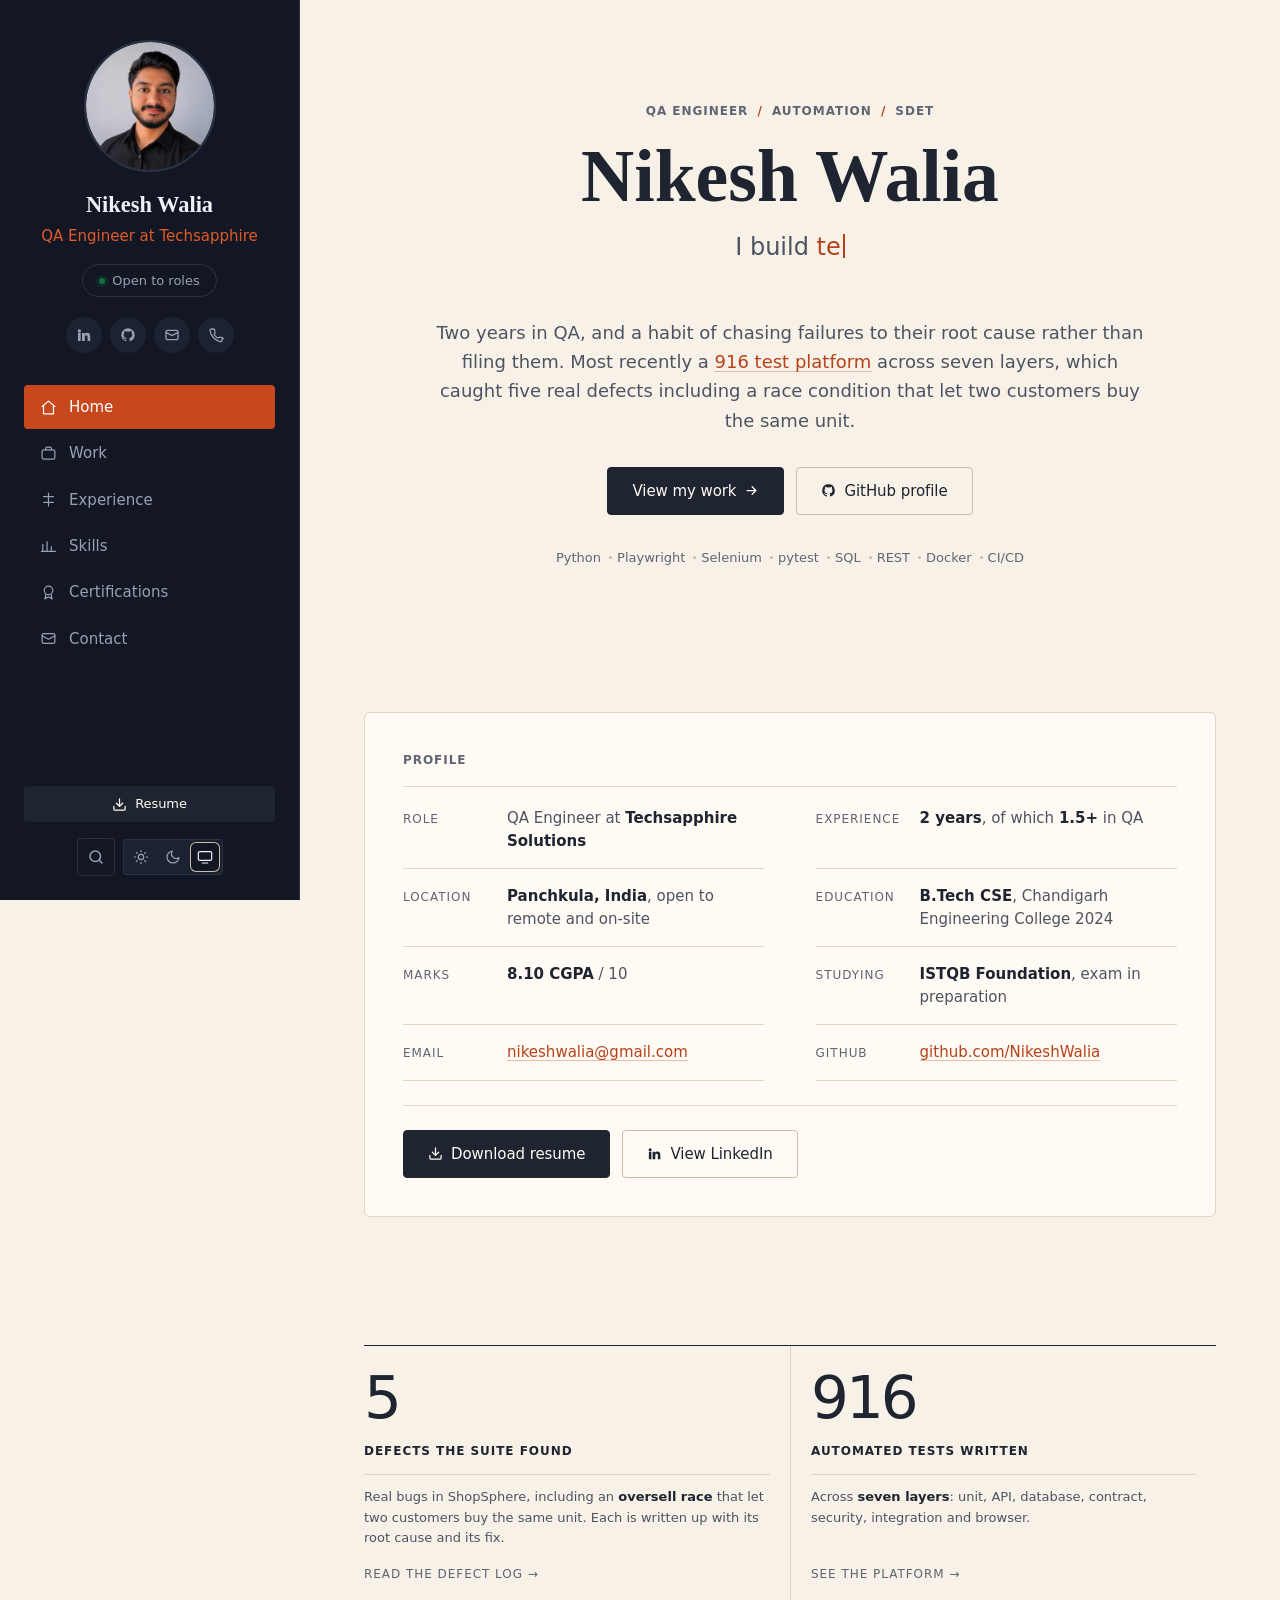
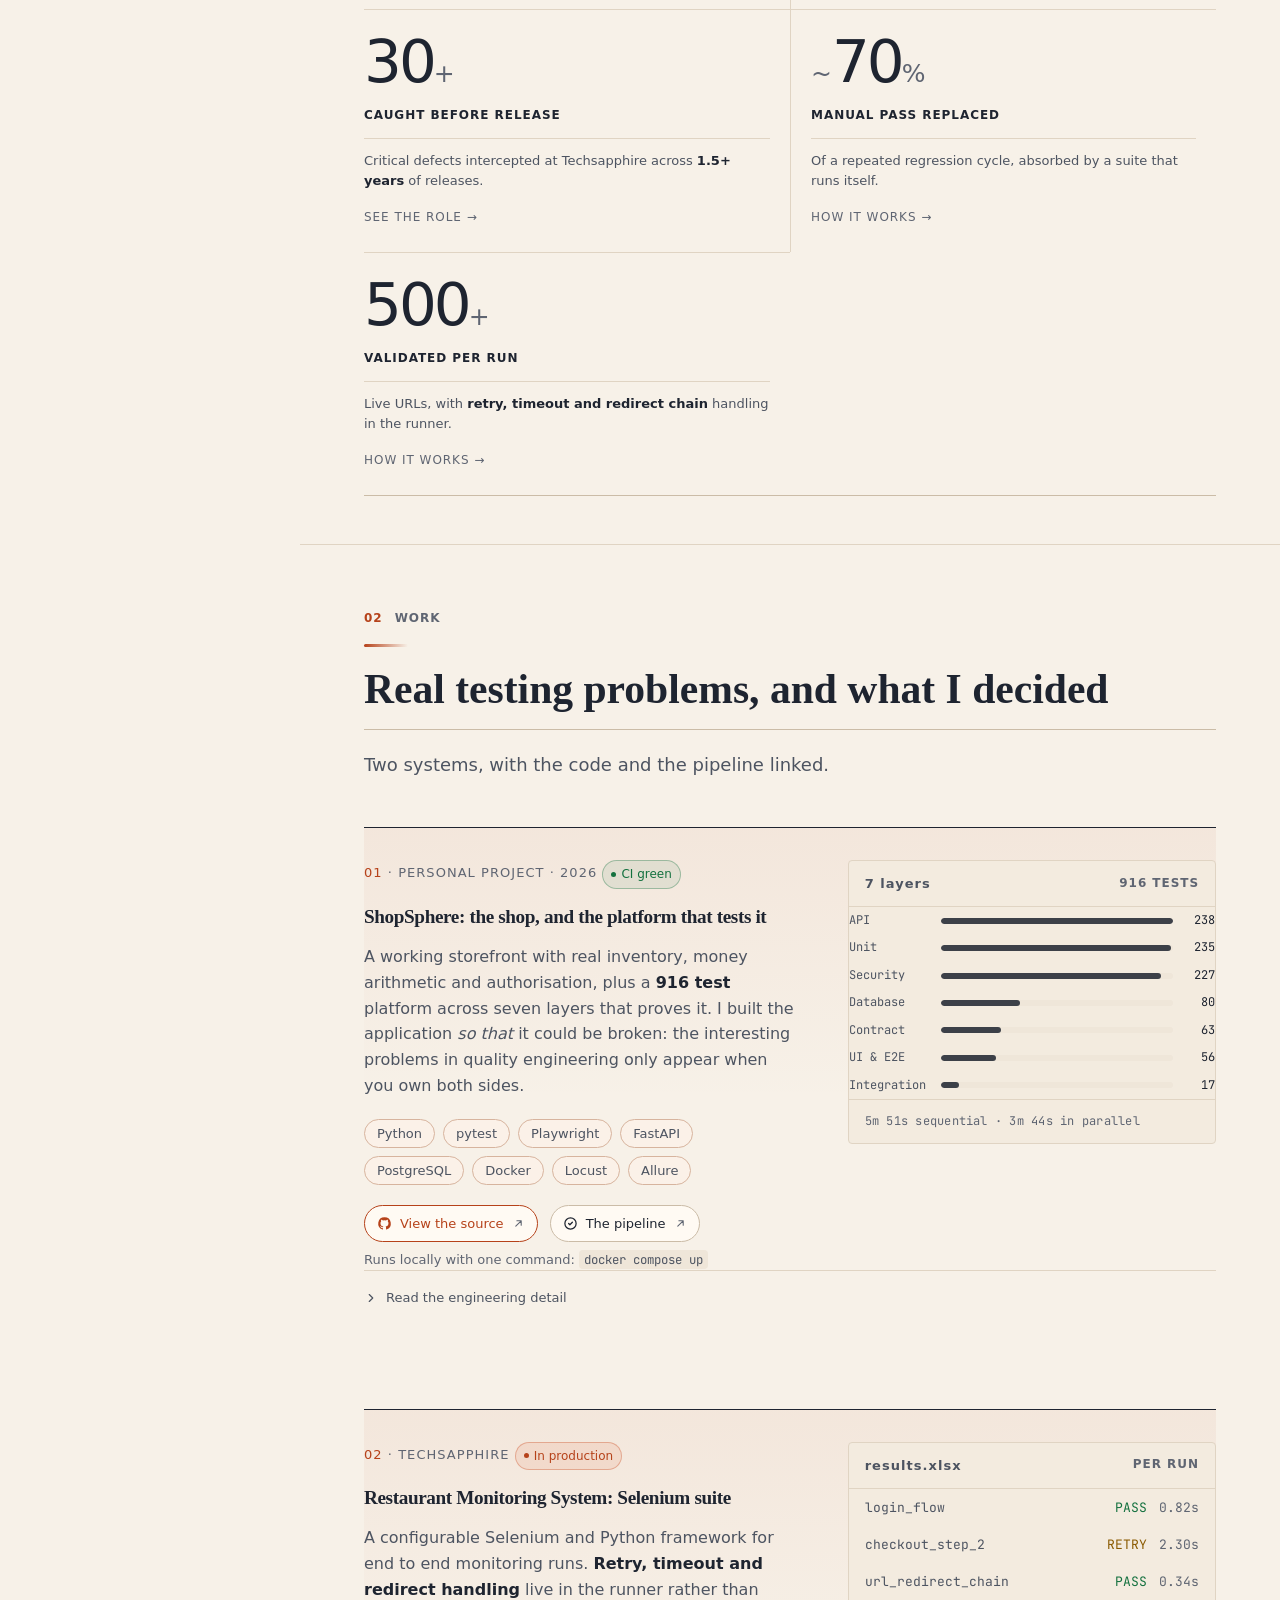
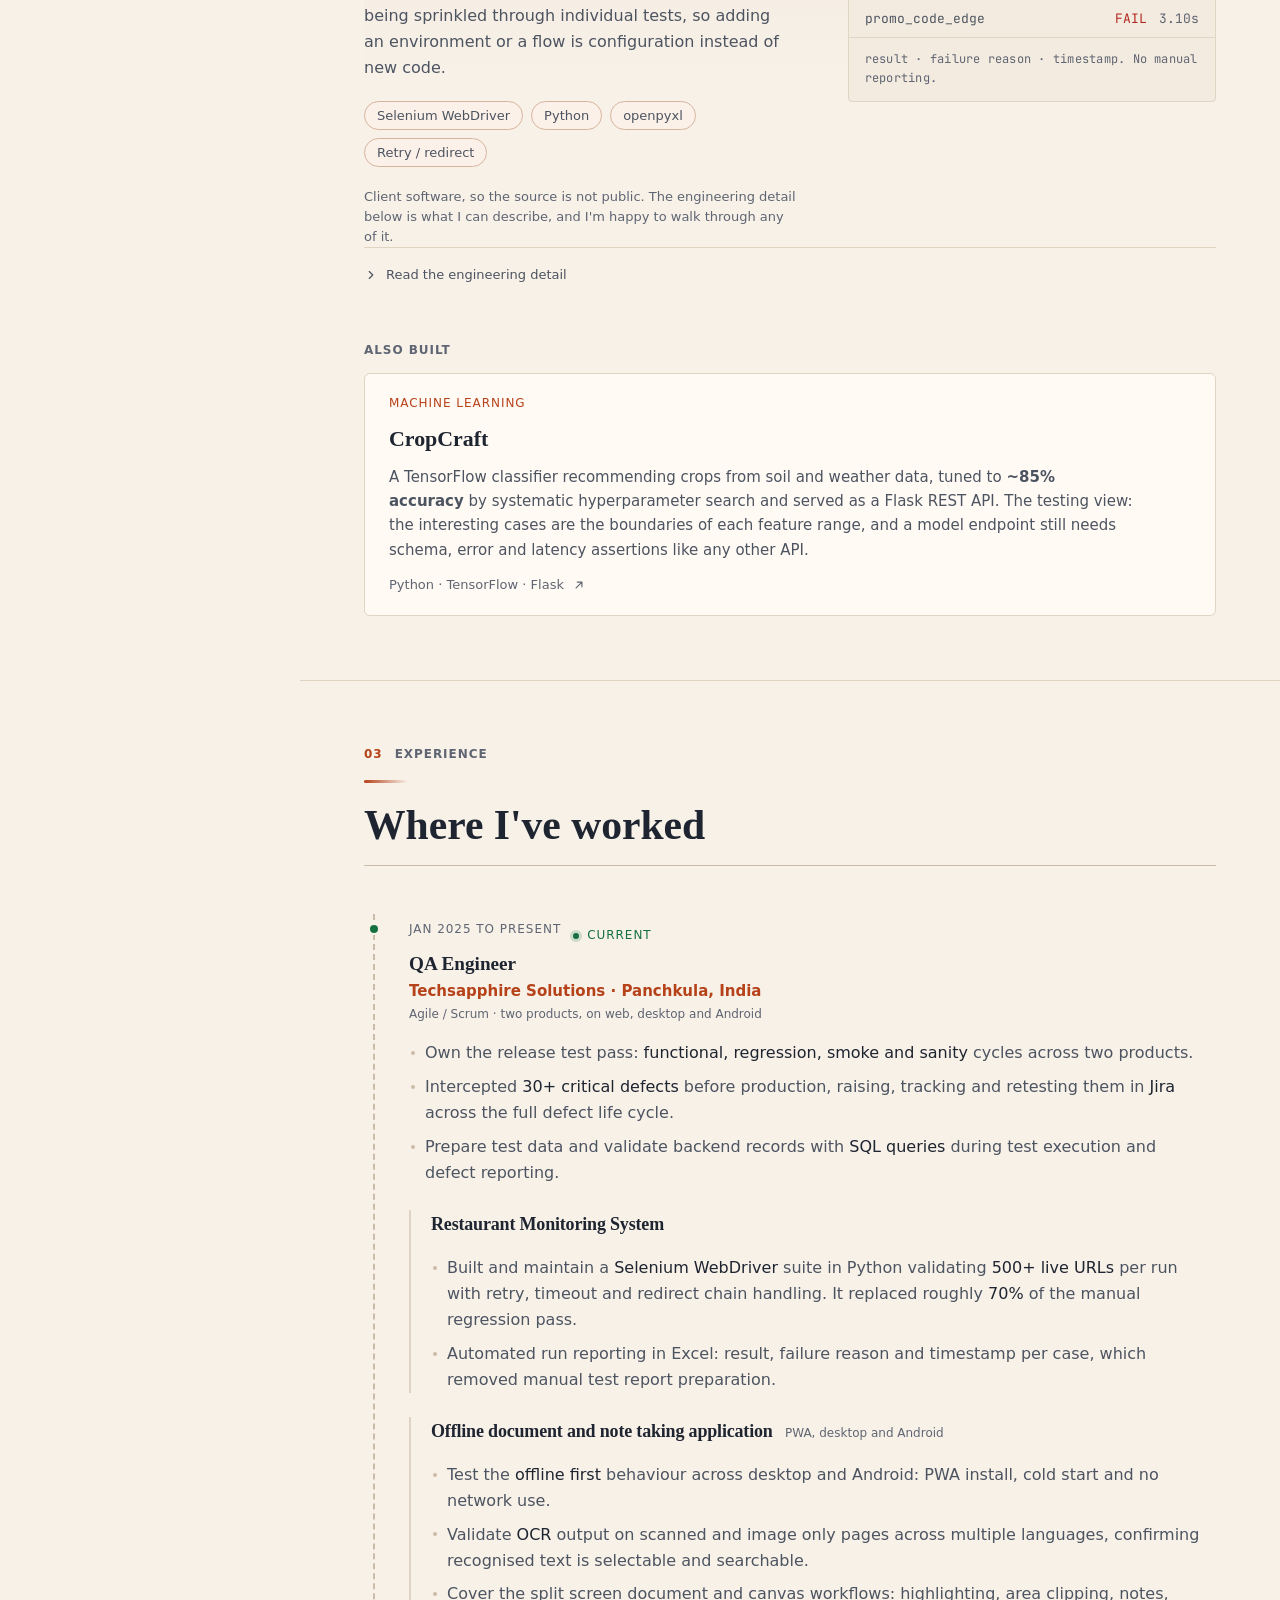
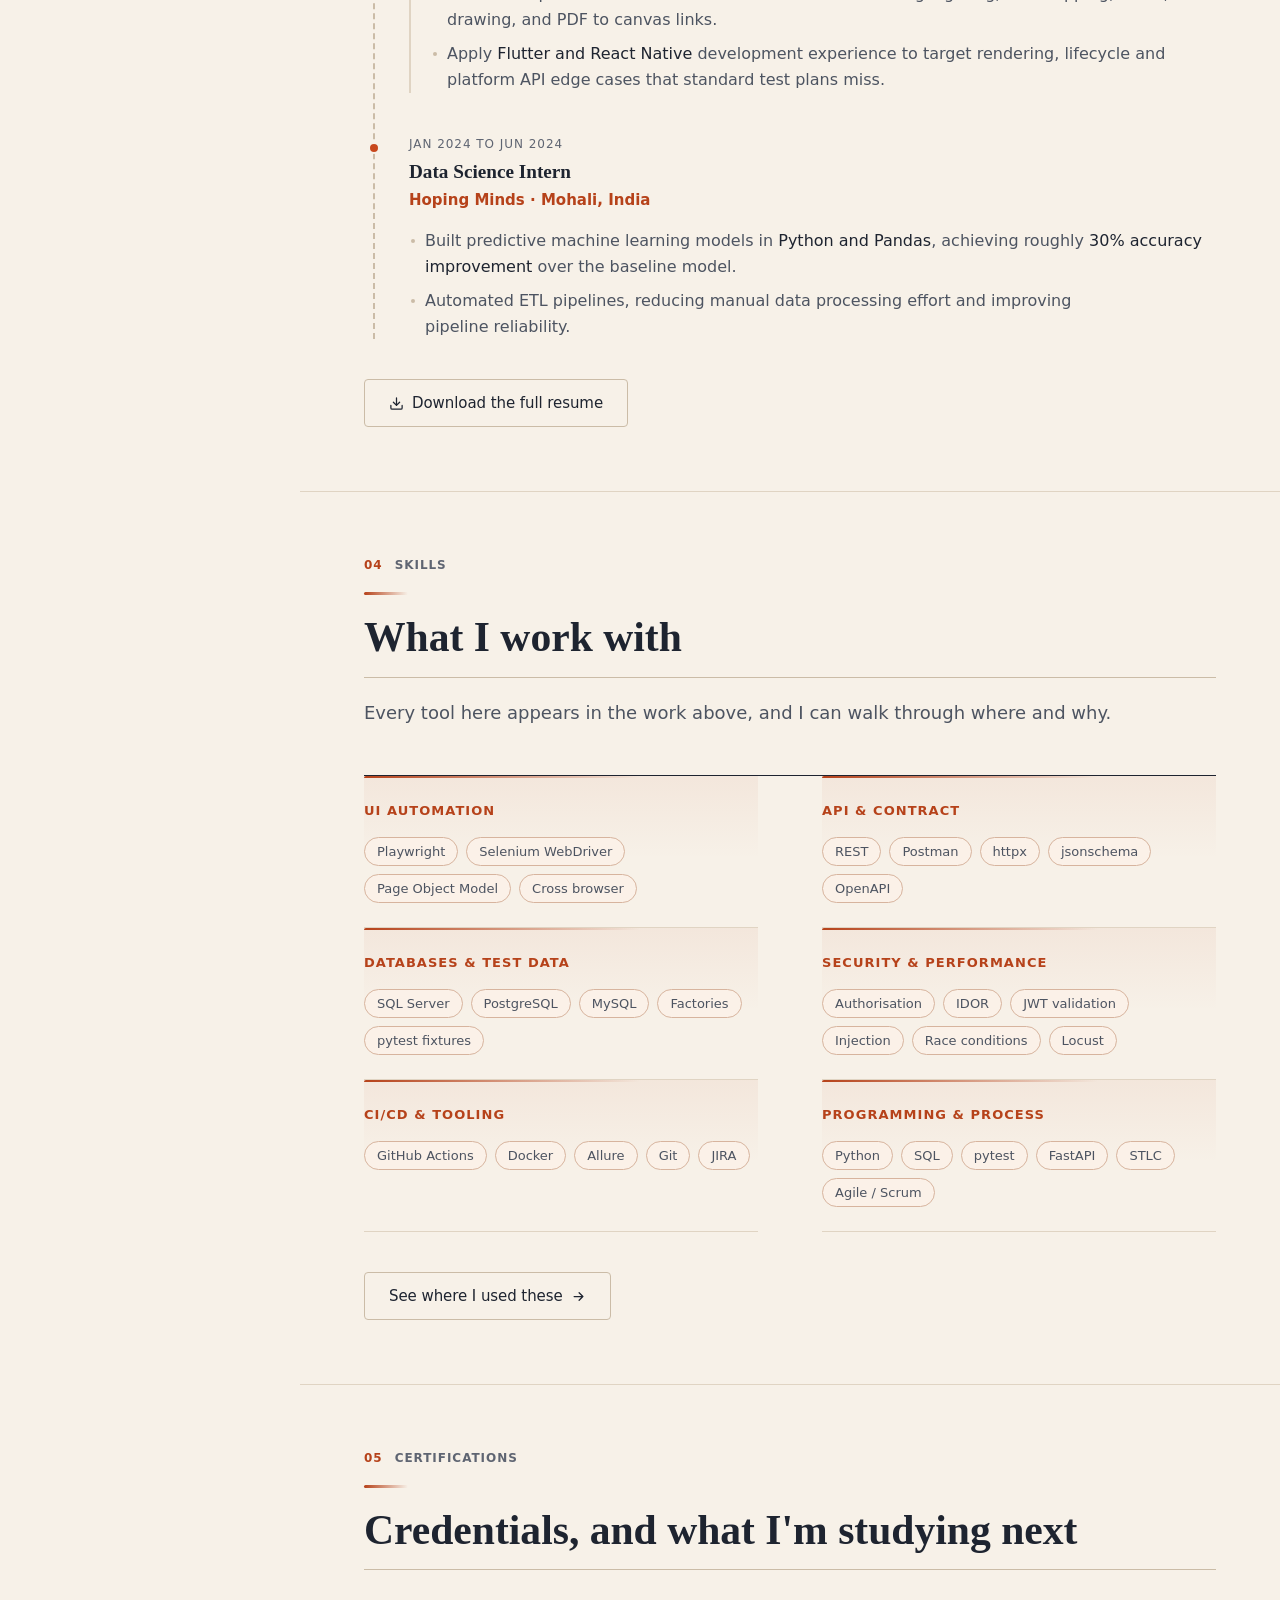
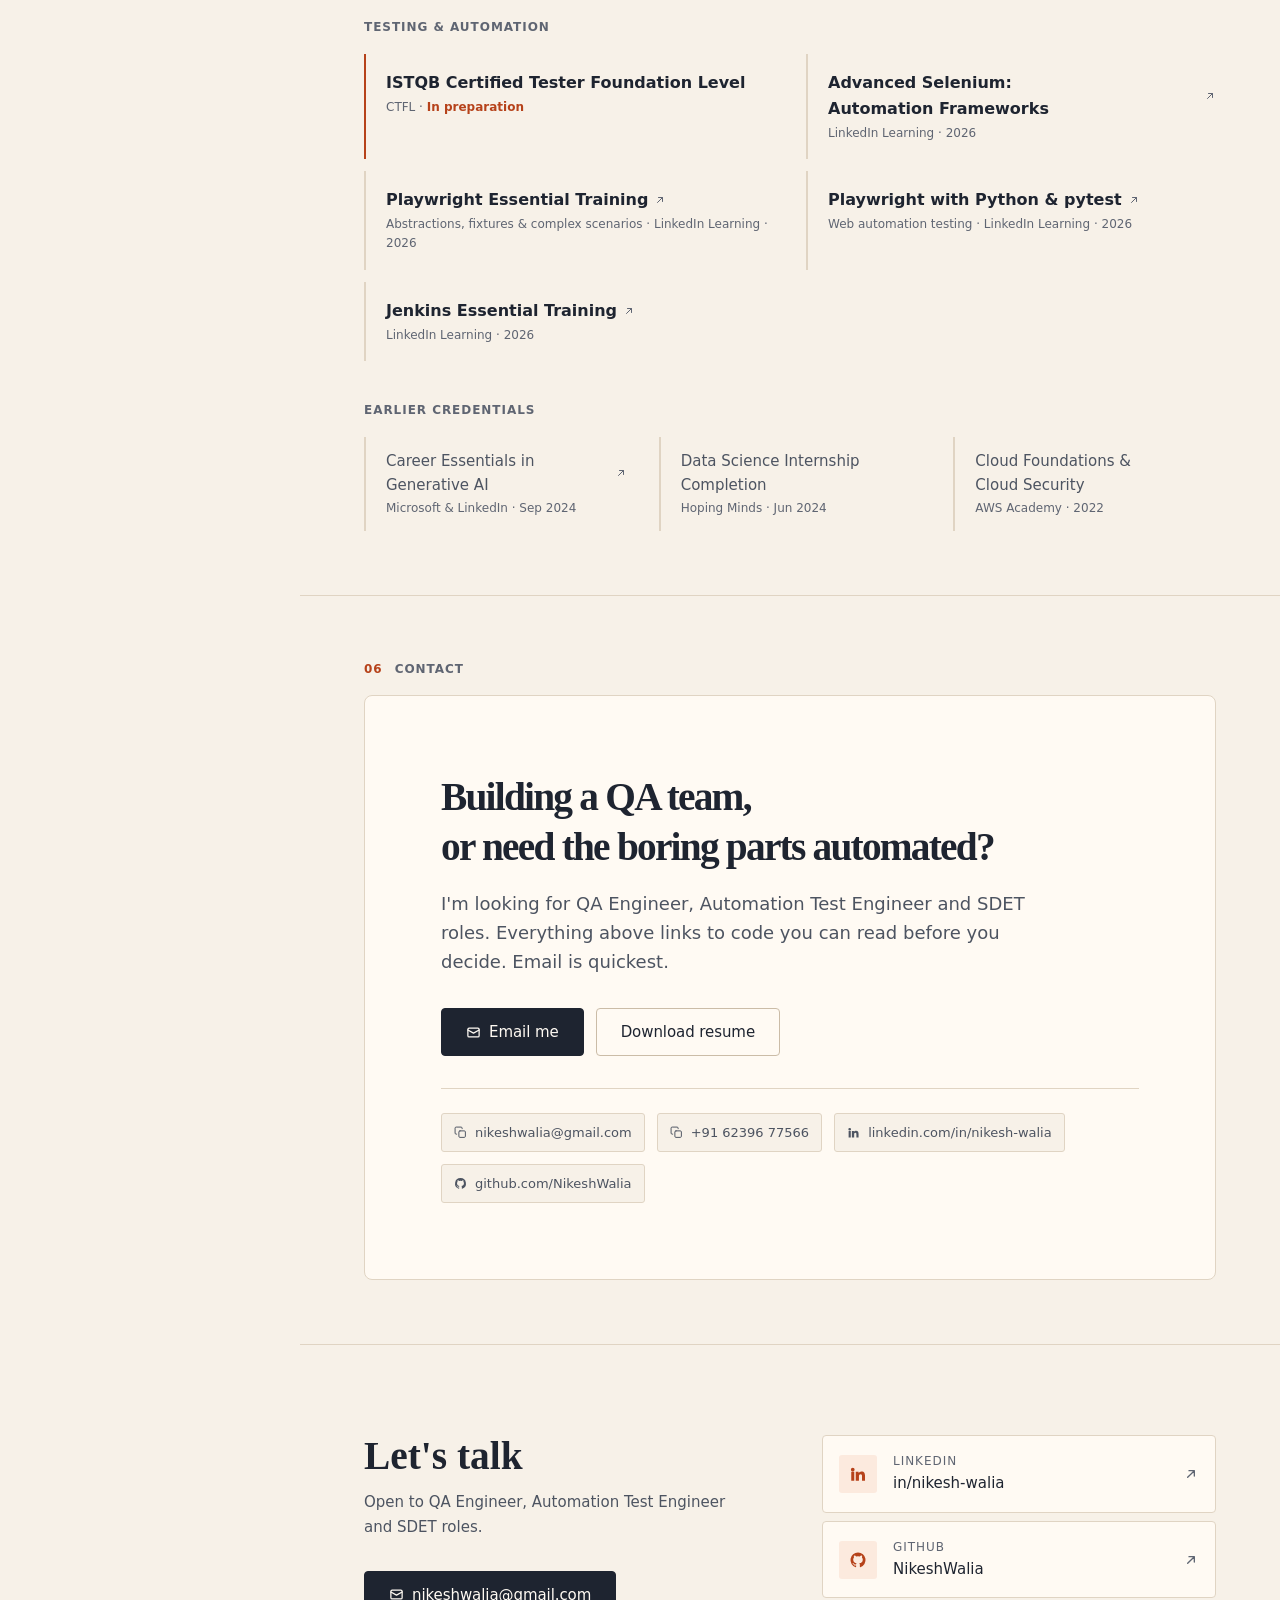
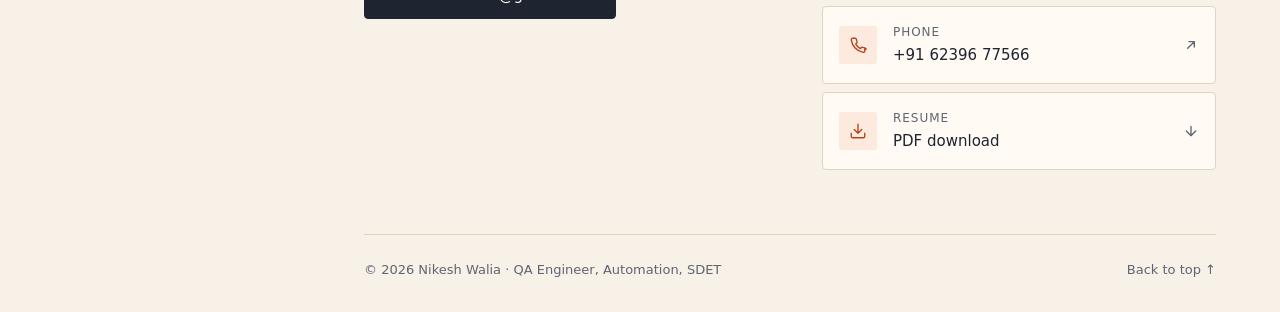
==== commit 64a8e64f: "Add the Playwright with Python and pytest certificate LinkedIn Learning, 2026. Sits with the other P" ====
--- a/index.html
+++ b/index.html
@@ -847,6 +847,12 @@
             </a>
           </li>
           <li class="cert" data-reveal>
+            <a class="cert-link" href="https://www.linkedin.com/learning/certificates/49c074799d58b4604cbaa5427c0231133b01de50341289085b0825948eacb176" target="_blank" rel="noopener noreferrer">
+              <span class="cert-name">Playwright with Python &amp; pytest<svg class="cert-ext" viewBox="0 0 24 24" fill="none" stroke="currentColor" stroke-width="2" stroke-linecap="round" stroke-linejoin="round" aria-hidden="true"><path d="M7 17 17 7M9 7h8v8"/></svg></span>
+              <span class="cert-meta">Web automation testing &#183; LinkedIn Learning &#183; 2026</span>
+            </a>
+          </li>
+          <li class="cert" data-reveal>
             <a class="cert-link" href="https://www.linkedin.com/learning/certificates/e9f2bc500a1aeefaa3a784fb63ed0a71fb2b5f4a47af7ad53379296dba21830d" target="_blank" rel="noopener noreferrer">
               <span class="cert-name">Jenkins Essential Training<svg class="cert-ext" viewBox="0 0 24 24" fill="none" stroke="currentColor" stroke-width="2" stroke-linecap="round" stroke-linejoin="round" aria-hidden="true"><path d="M7 17 17 7M9 7h8v8"/></svg></span>
               <span class="cert-meta">LinkedIn Learning &#183; 2026</span>
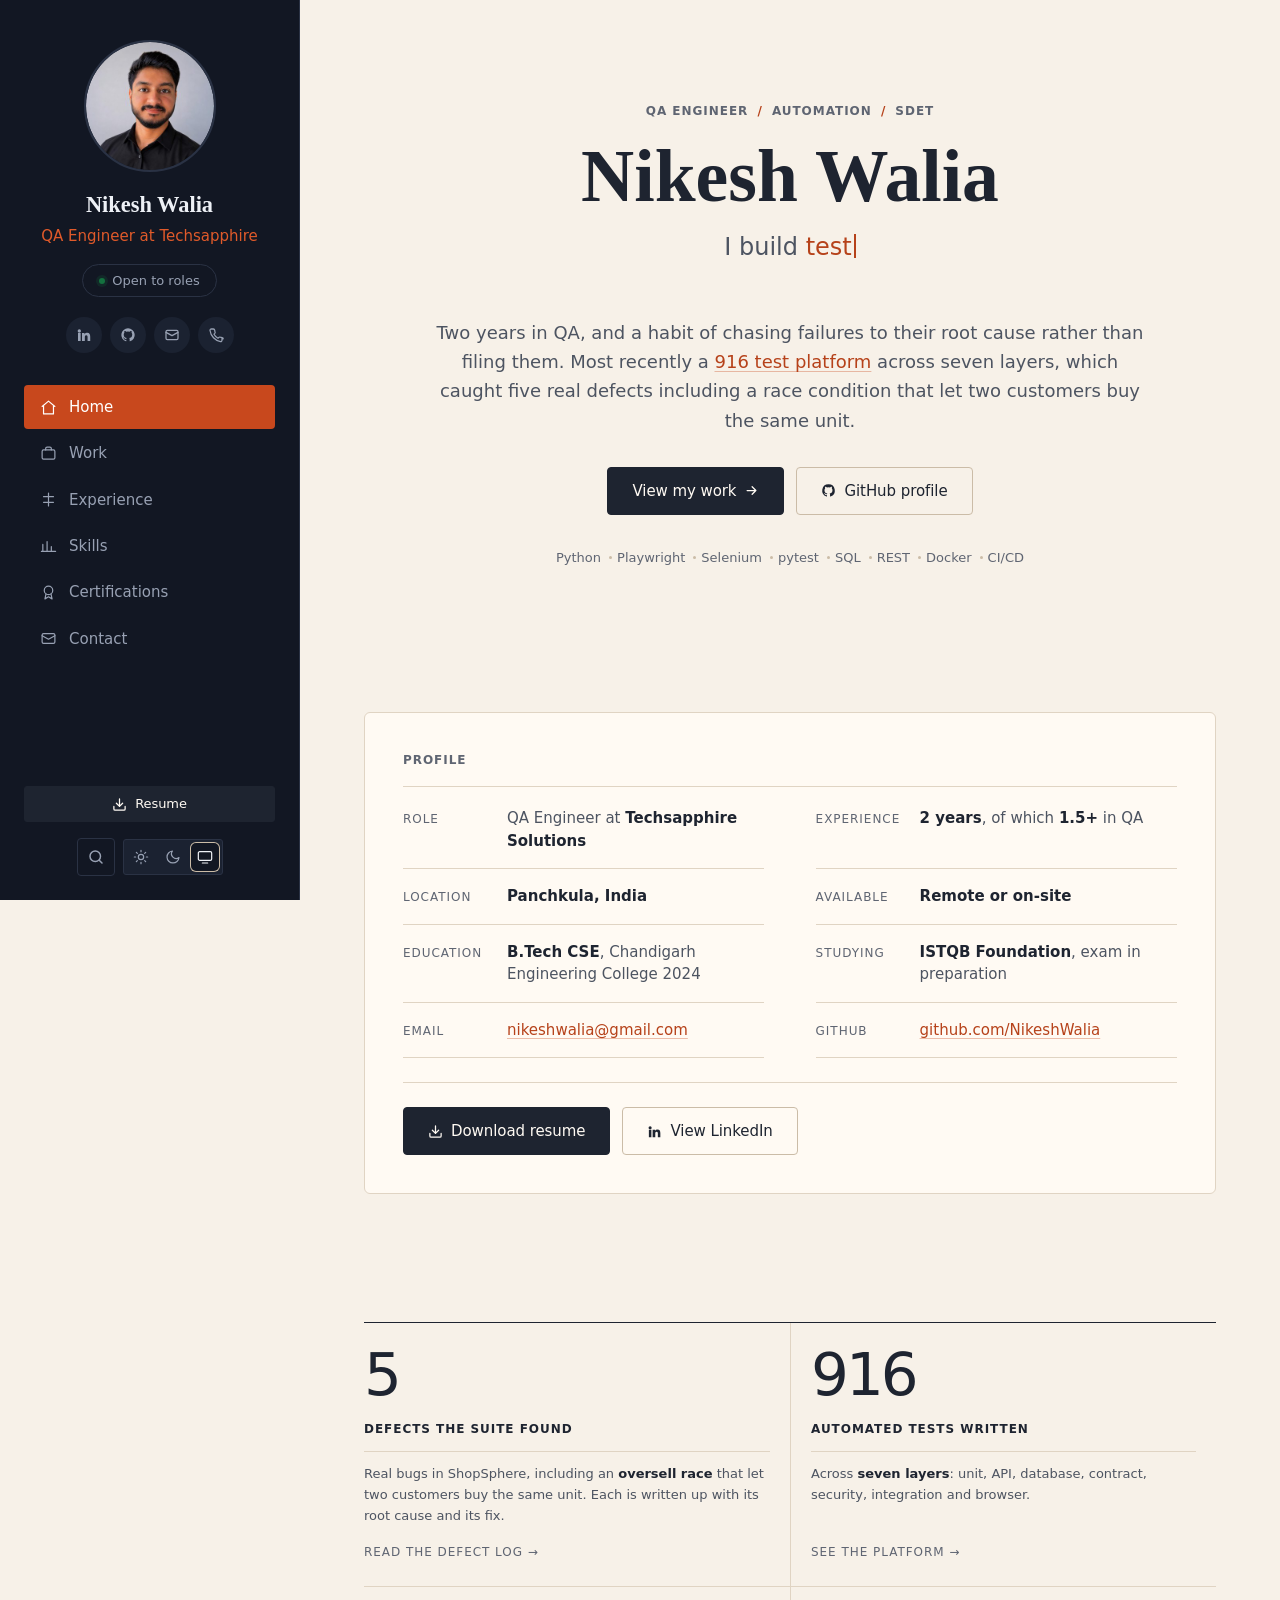
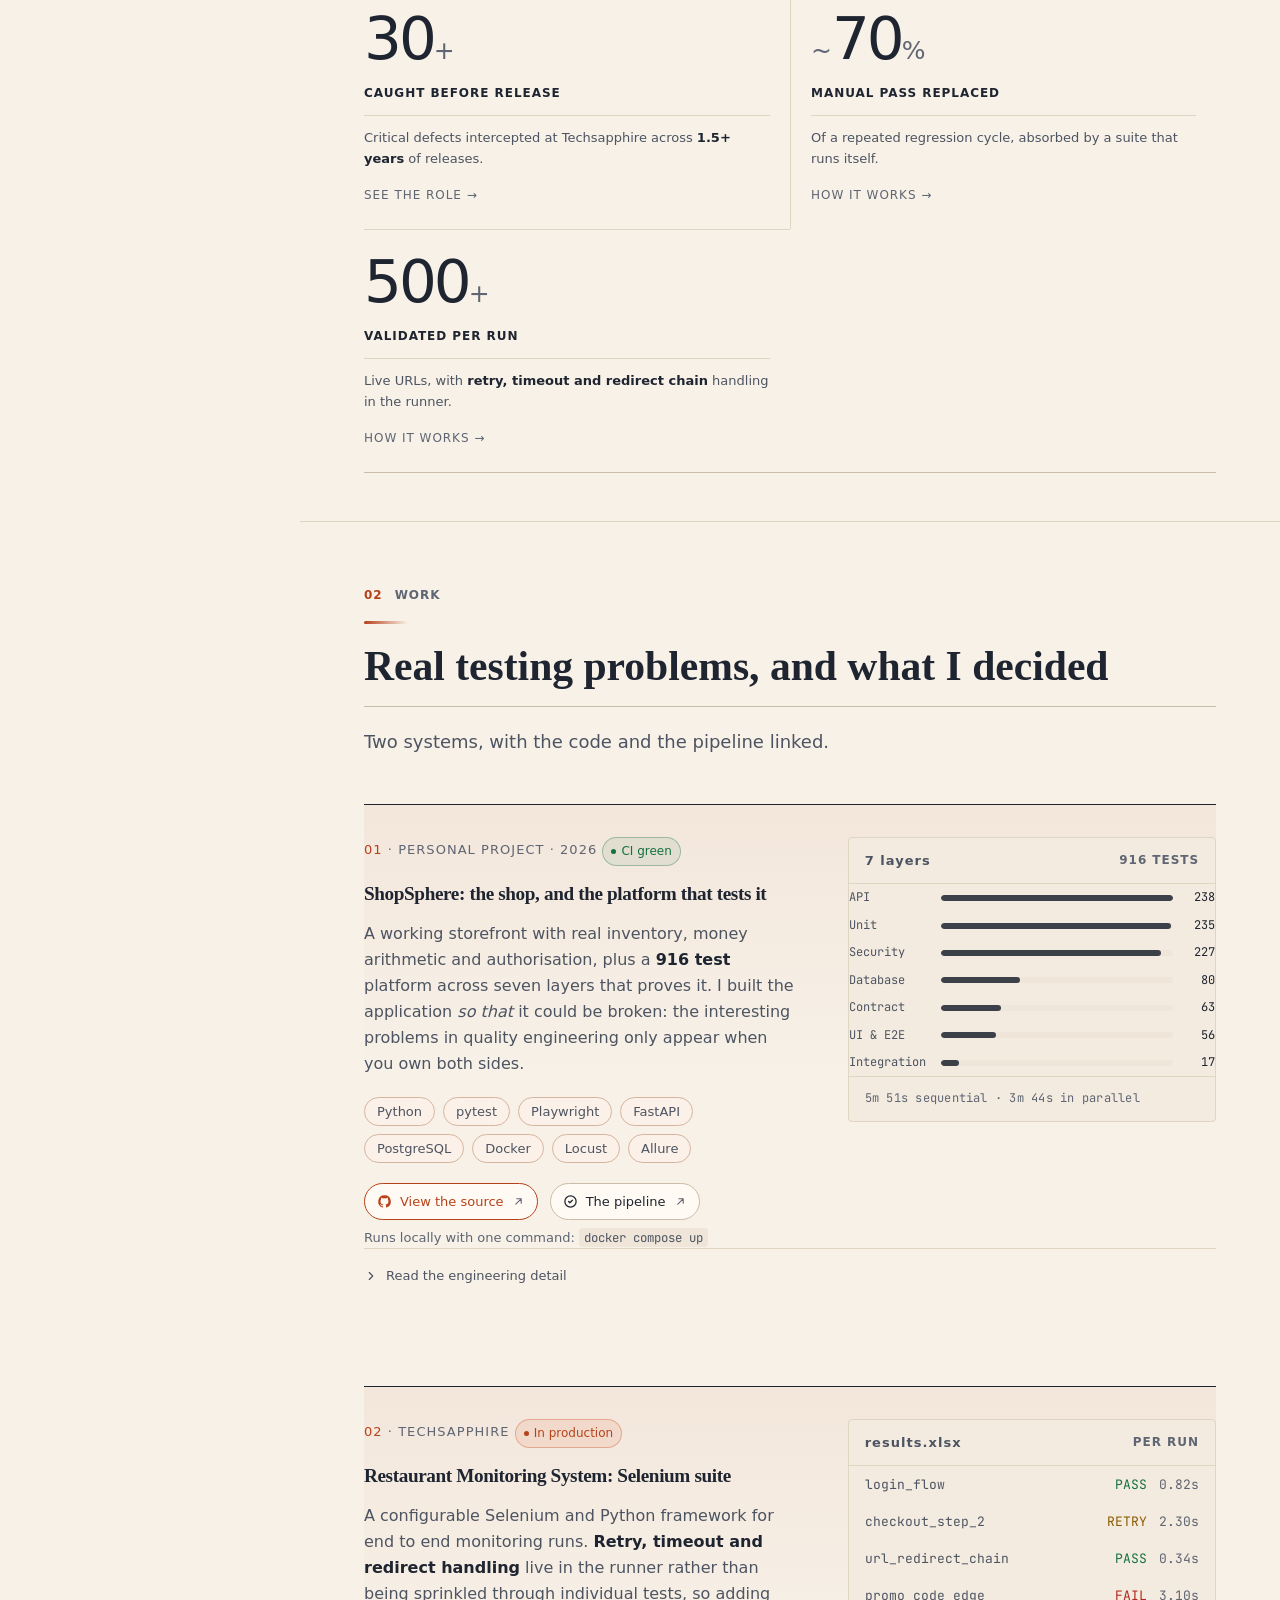
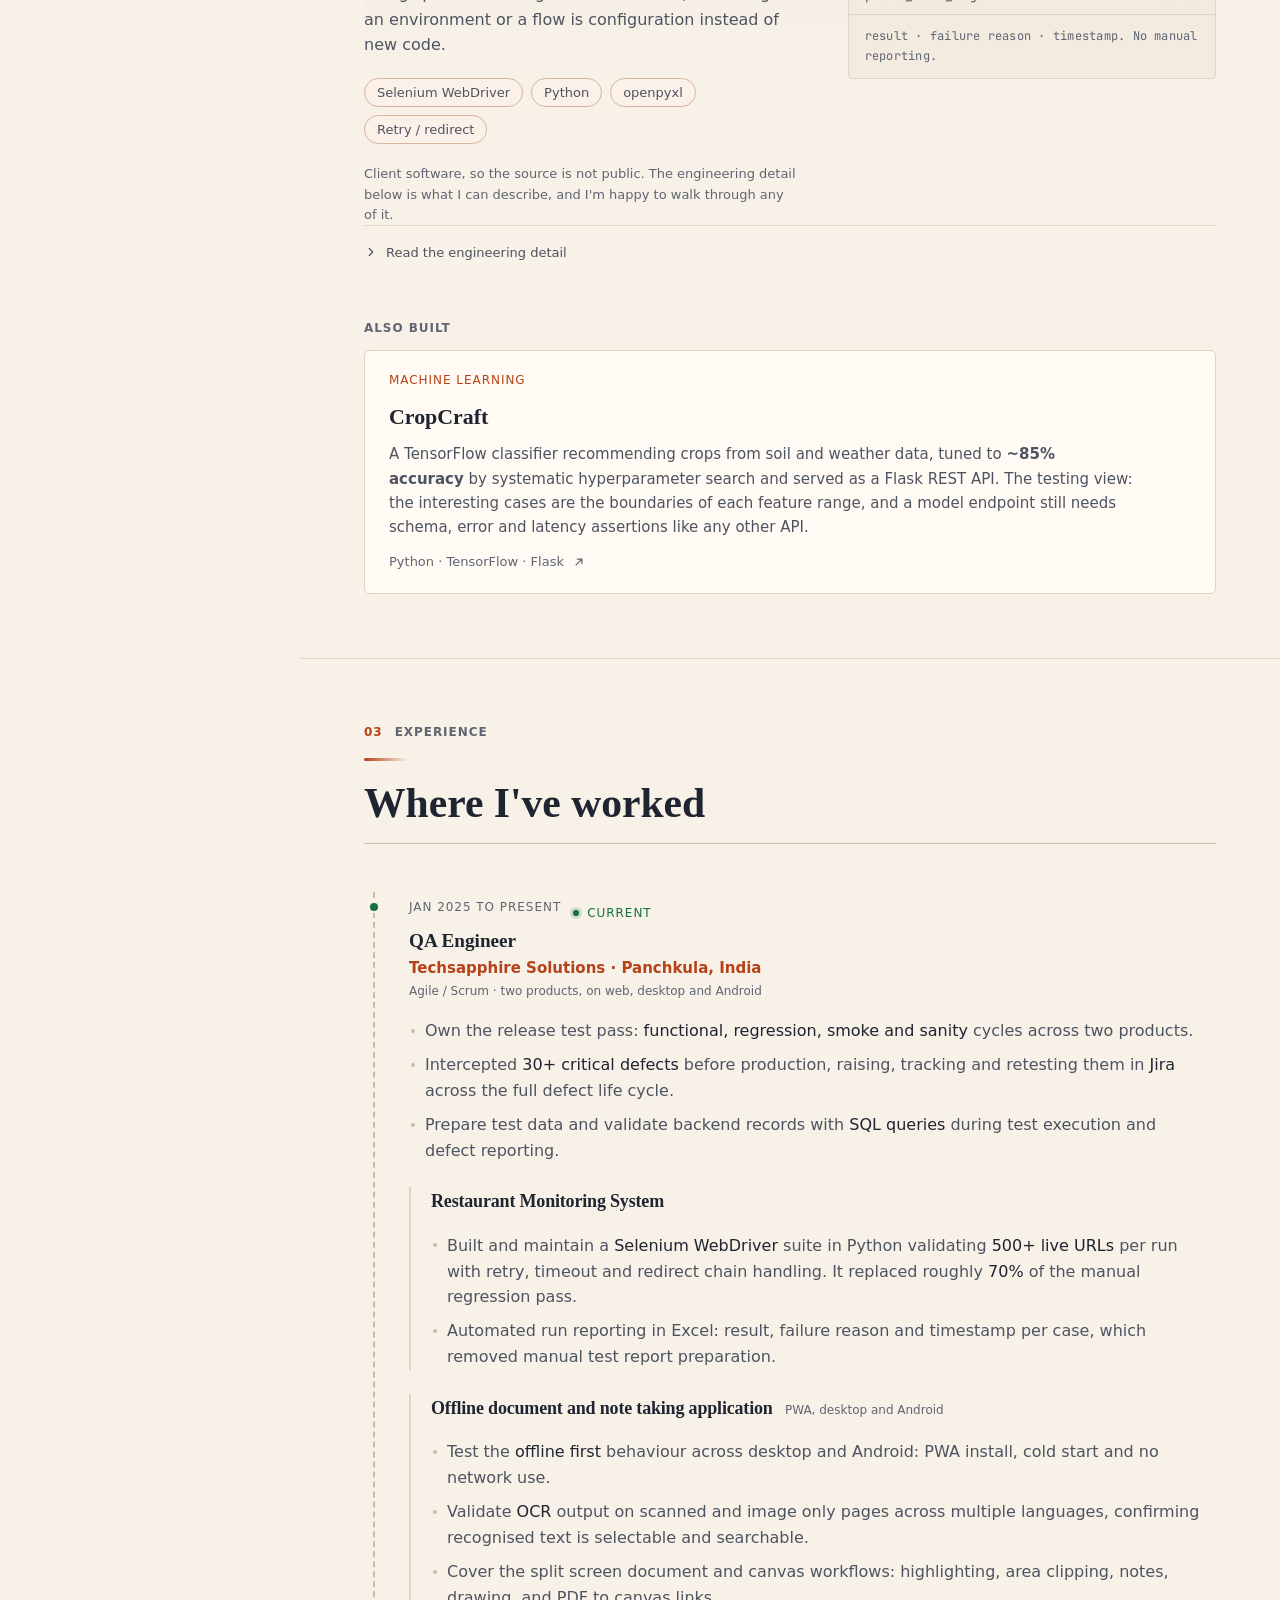
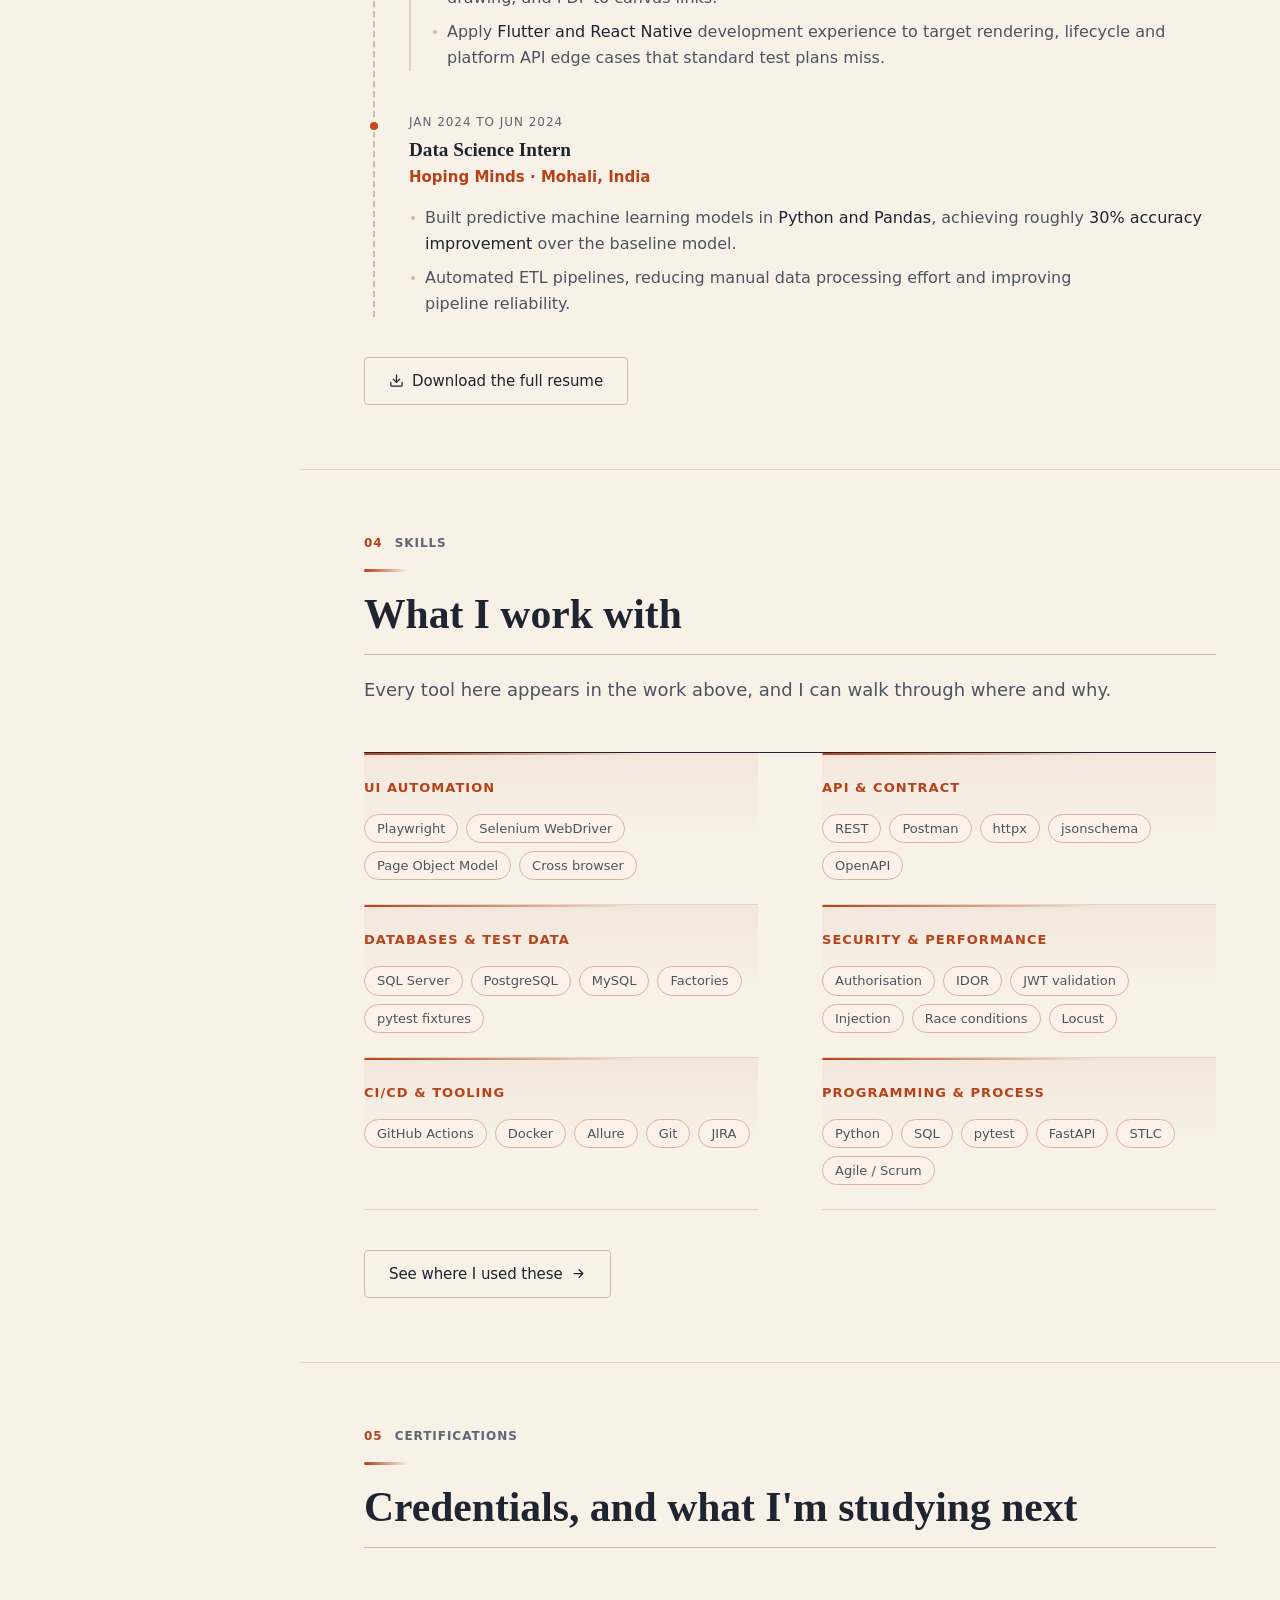
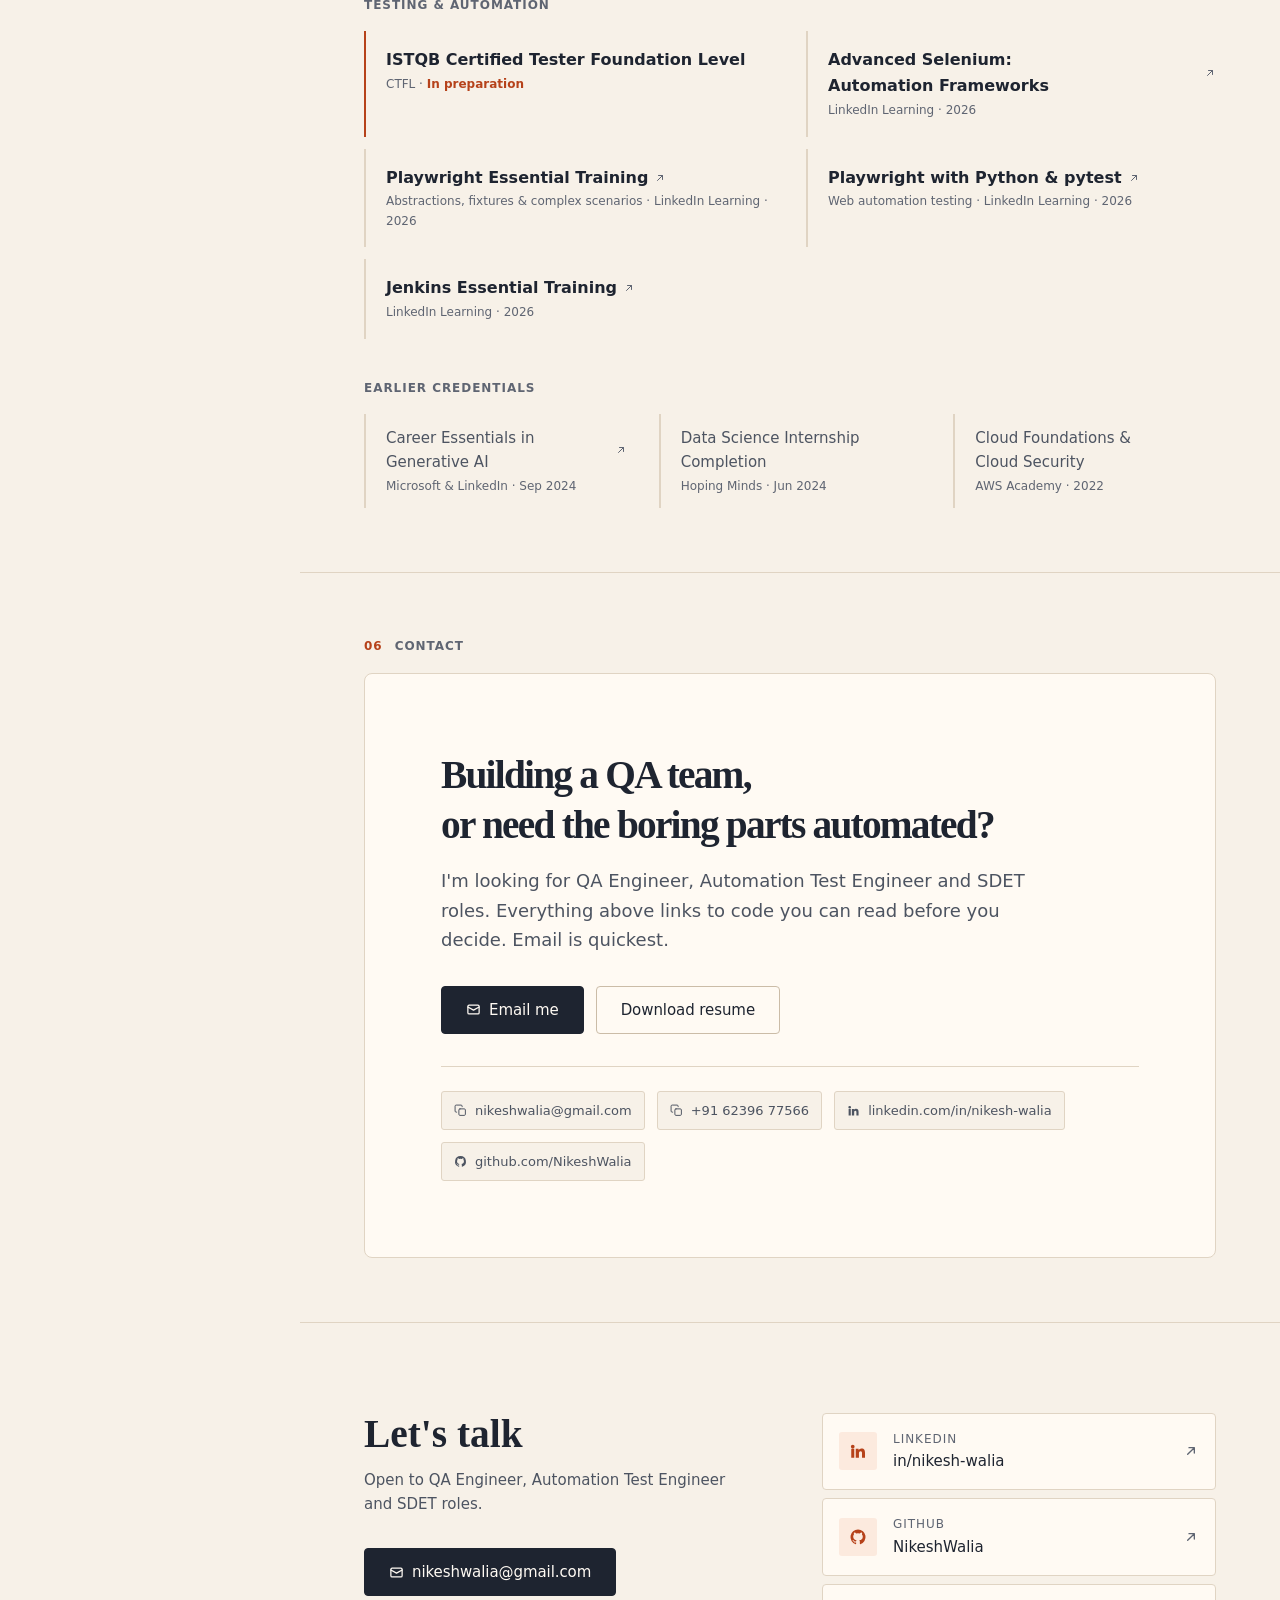
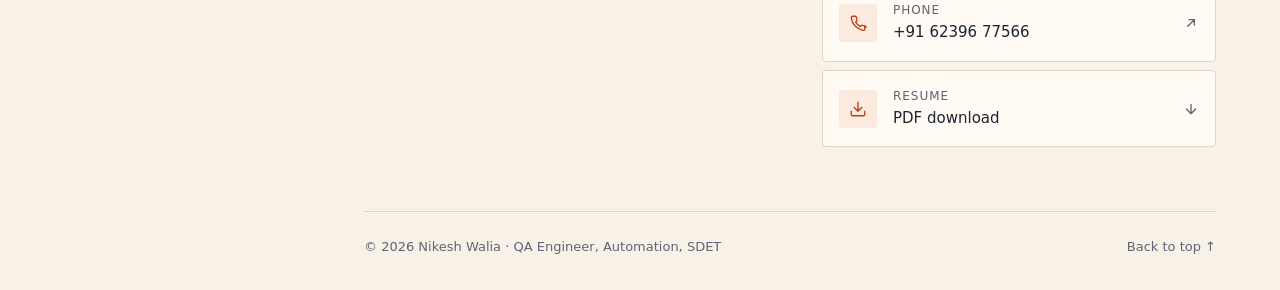
==== commit 78ac8081: "Drop CGPA from the profile card A labelled marks row reads as a student profile rather than an engin" ====
--- a/index.html
+++ b/index.html
@@ -233,9 +233,9 @@
       <dl class="snapshot-grid">
         <div><dt>Role</dt><dd>QA Engineer at <strong>Techsapphire Solutions</strong></dd></div>
         <div><dt>Experience</dt><dd><strong>2 years</strong>, of which <strong>1.5+</strong> in QA</dd></div>
-        <div><dt>Location</dt><dd><strong>Panchkula, India</strong>, open to remote and on-site</dd></div>
+        <div><dt>Location</dt><dd><strong>Panchkula, India</strong></dd></div>
+        <div><dt>Available</dt><dd><strong>Remote or on-site</strong></dd></div>
         <div><dt>Education</dt><dd><strong>B.Tech CSE</strong>, Chandigarh Engineering College 2024</dd></div>
-        <div><dt>Marks</dt><dd><strong>8.10 CGPA</strong> / 10</dd></div>
         <div><dt>Studying</dt><dd><strong>ISTQB Foundation</strong>, exam in preparation</dd></div>
         <div><dt>Email</dt><dd><a href="mailto:nikeshwalia@gmail.com?subject=QA%20role">nikeshwalia@gmail.com</a></dd></div>
         <div><dt>GitHub</dt><dd><a href="https://github.com/NikeshWalia" target="_blank" rel="noopener noreferrer">github.com/NikeshWalia</a></dd></div>
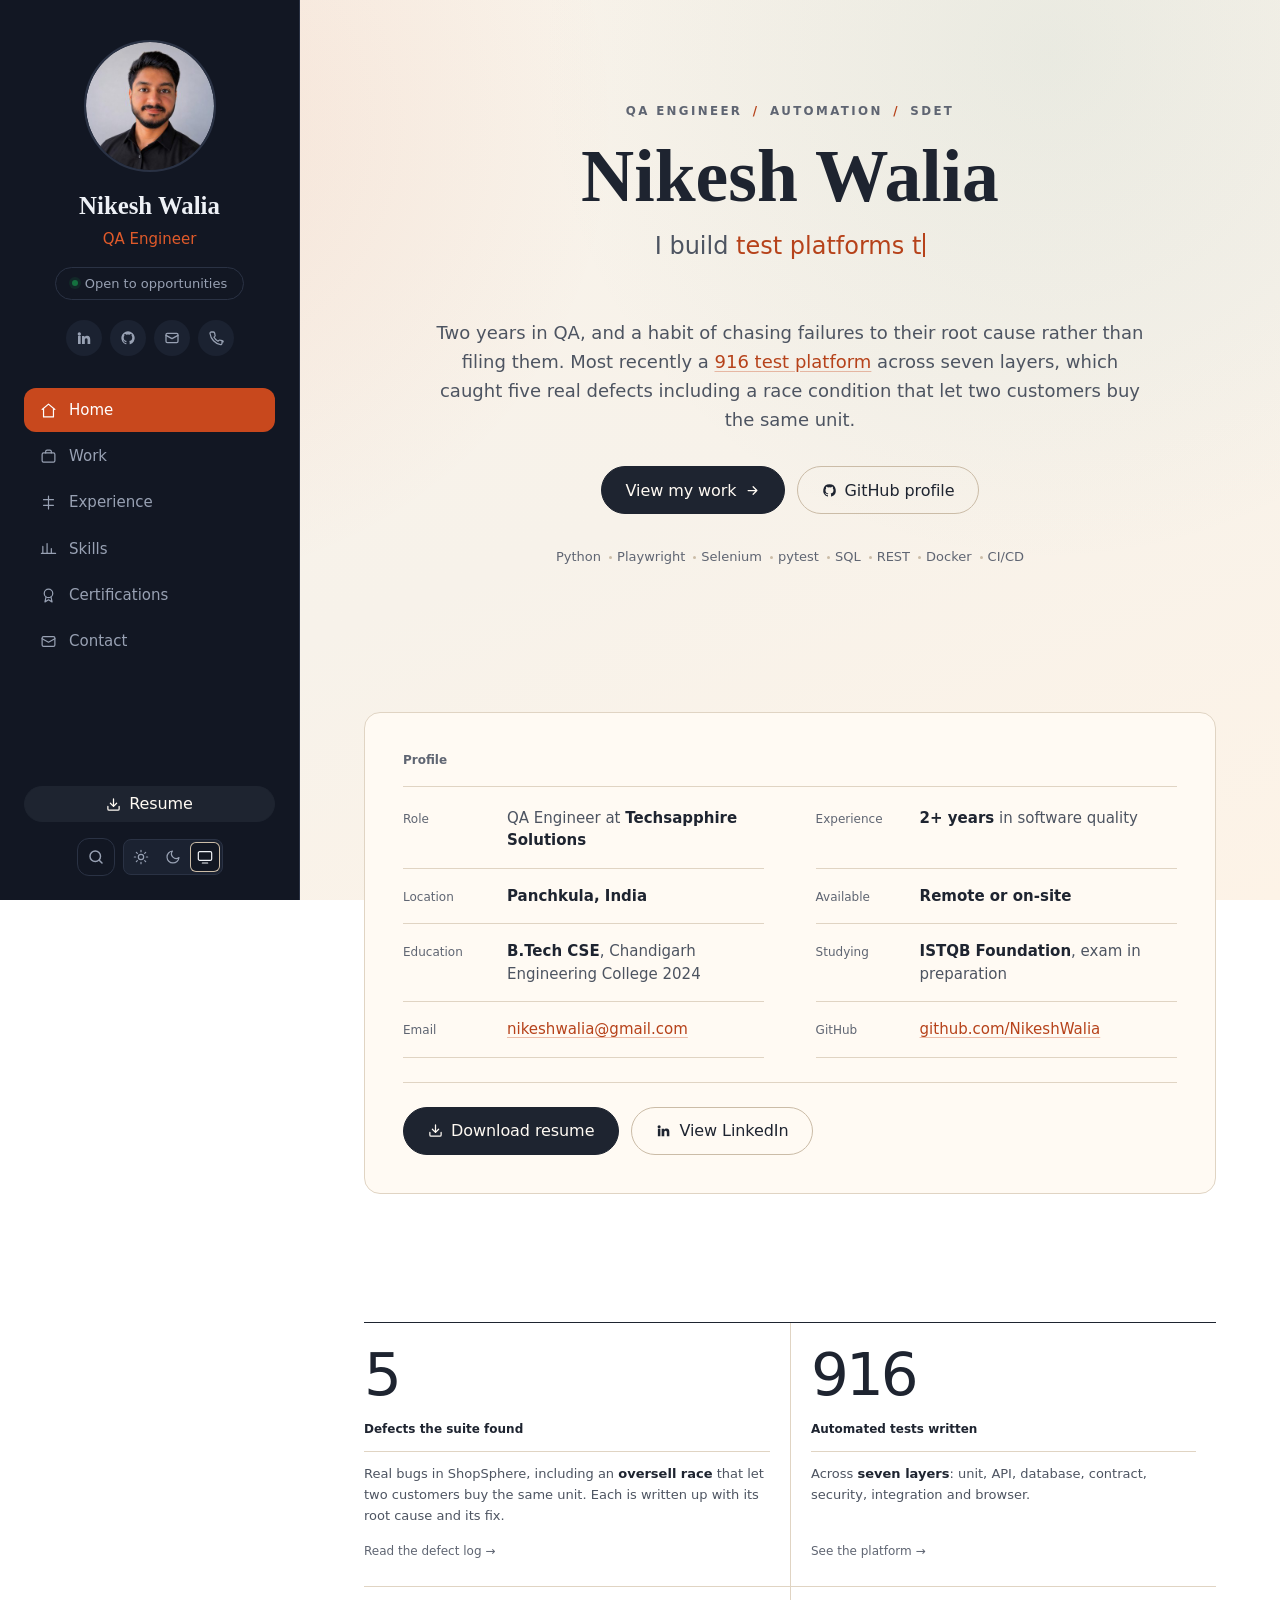
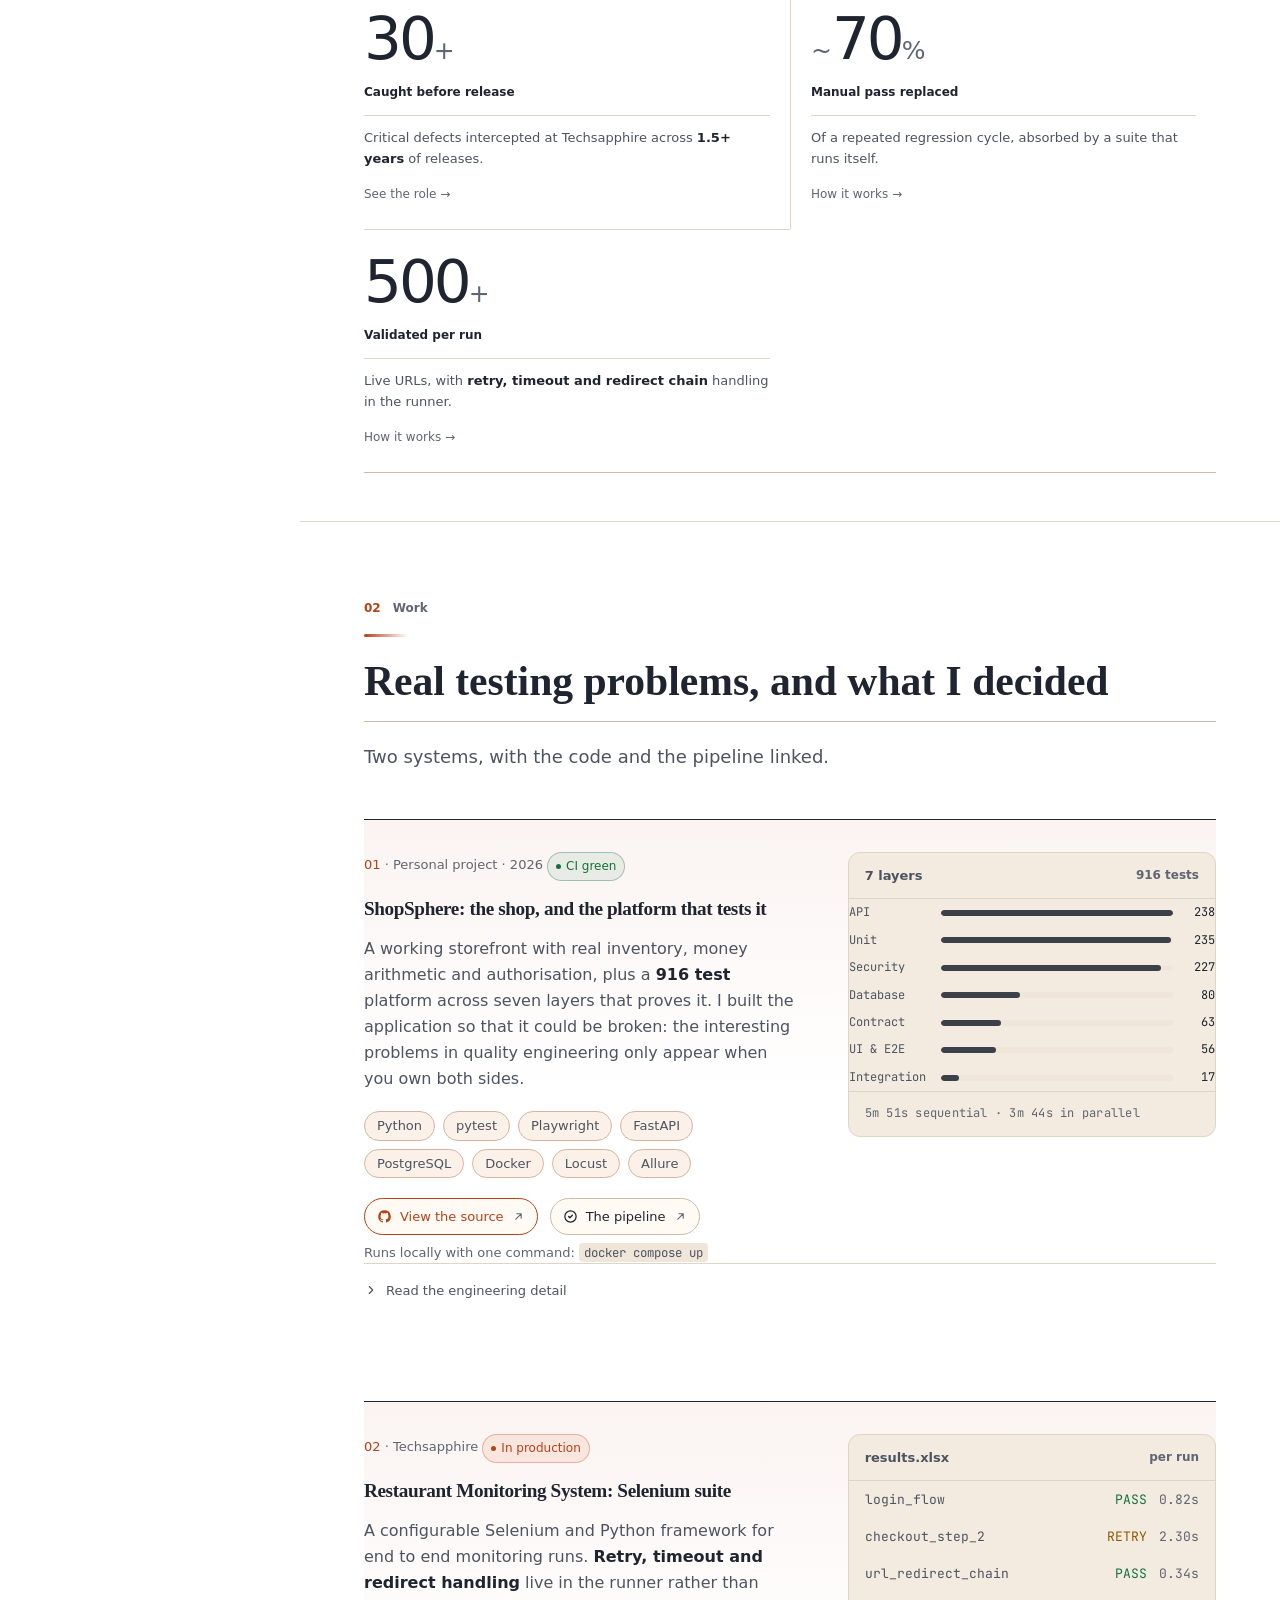
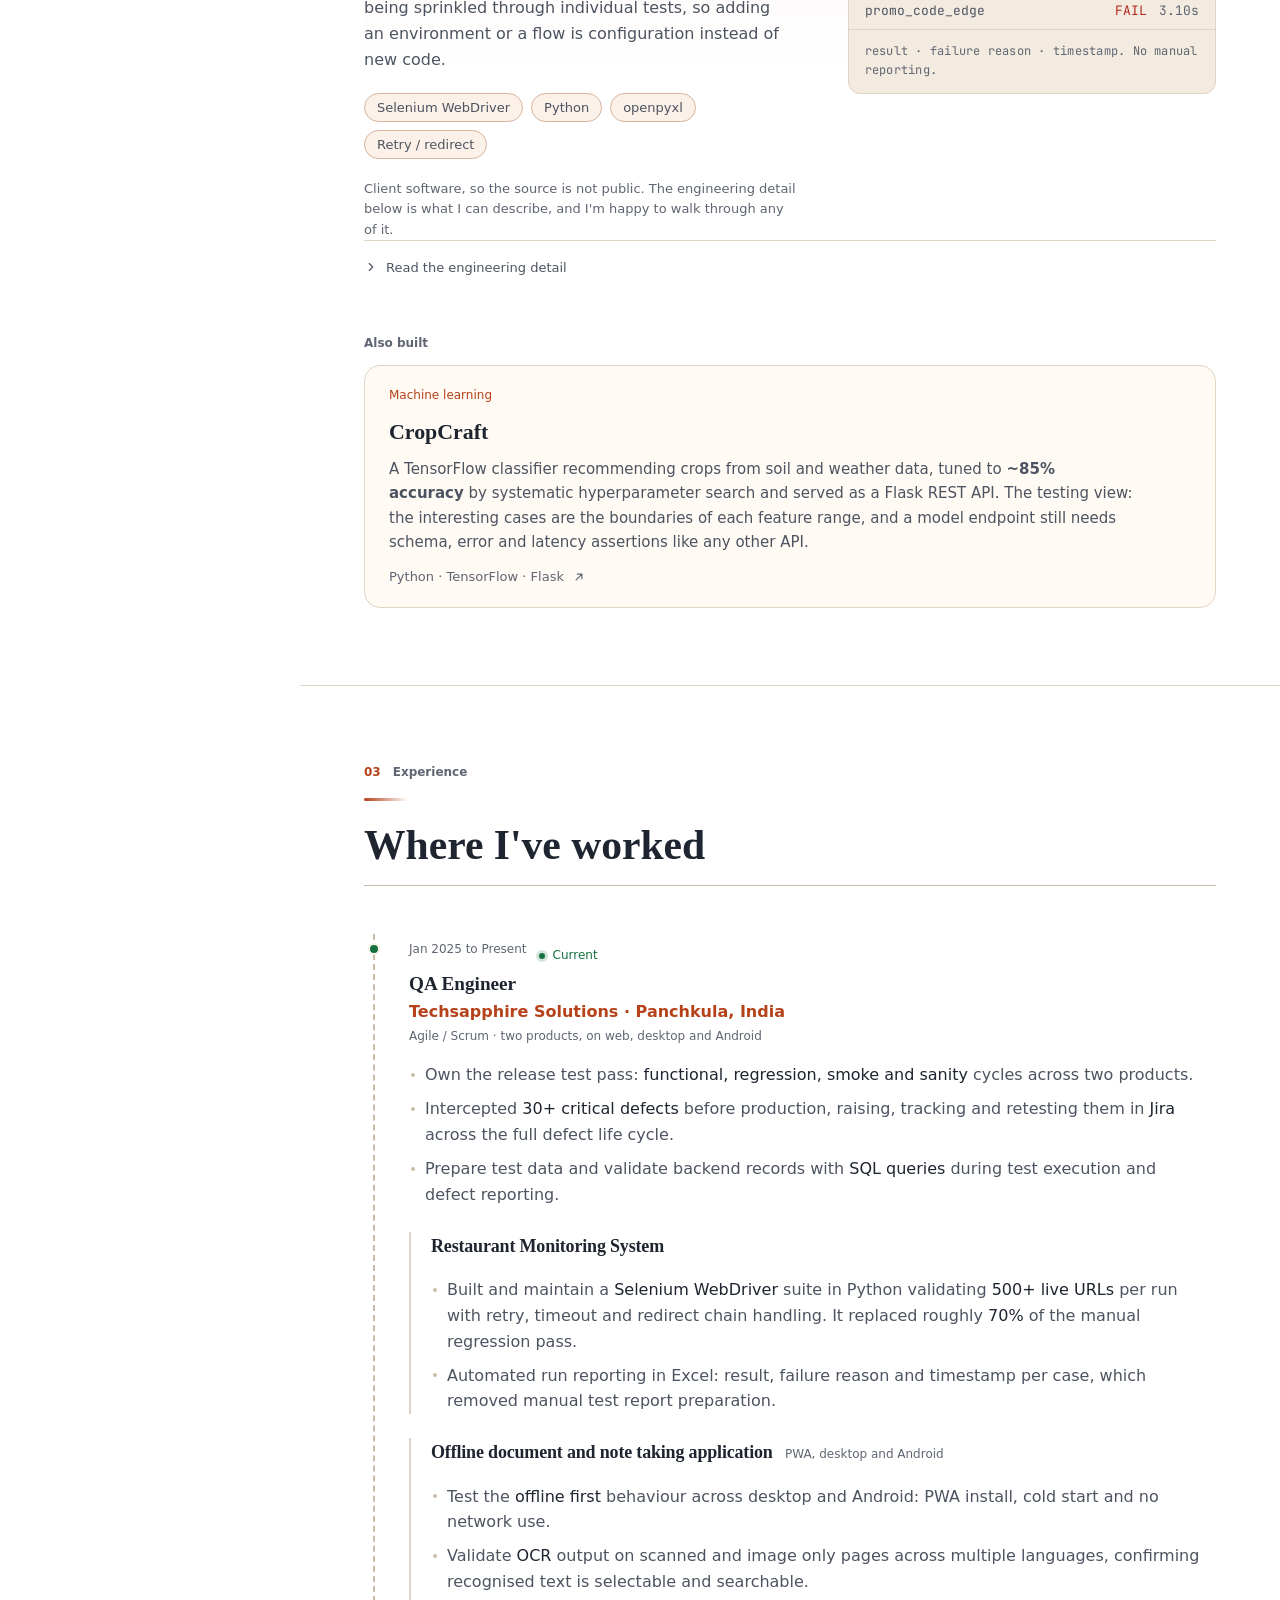
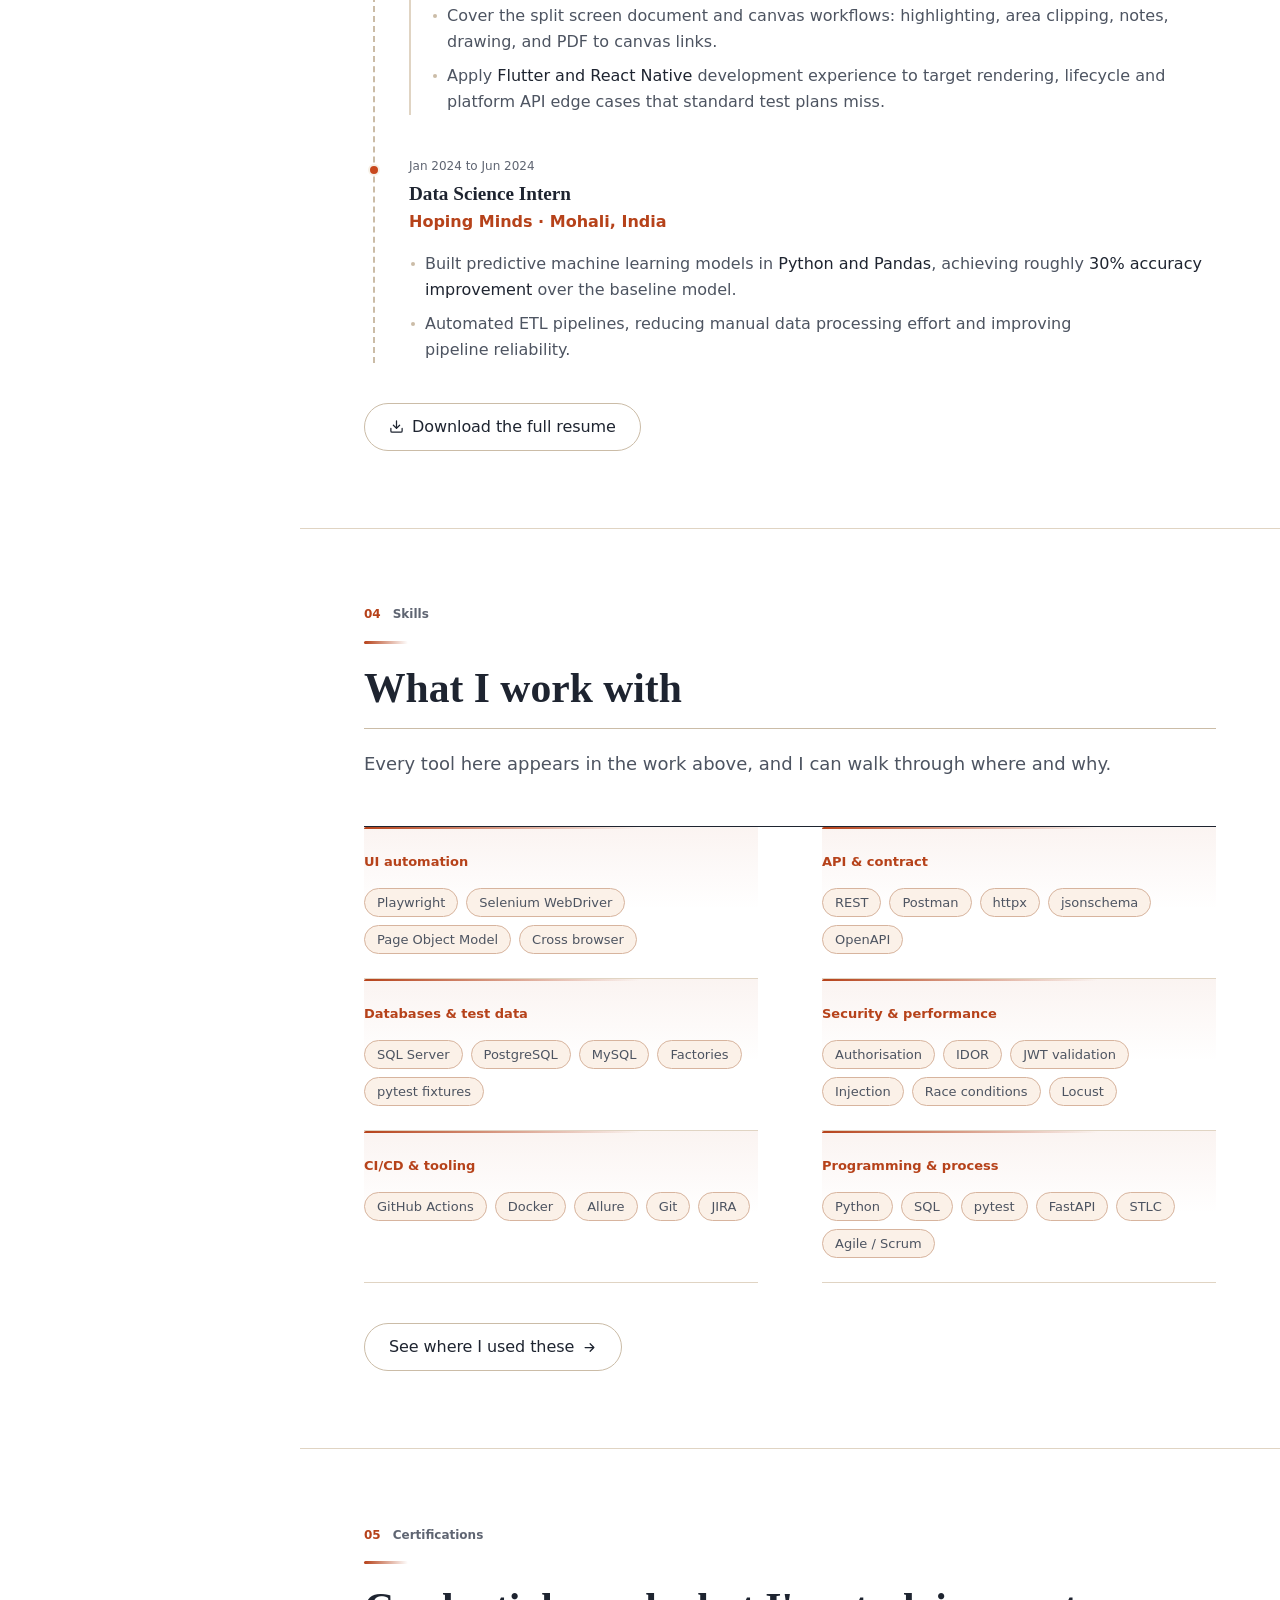
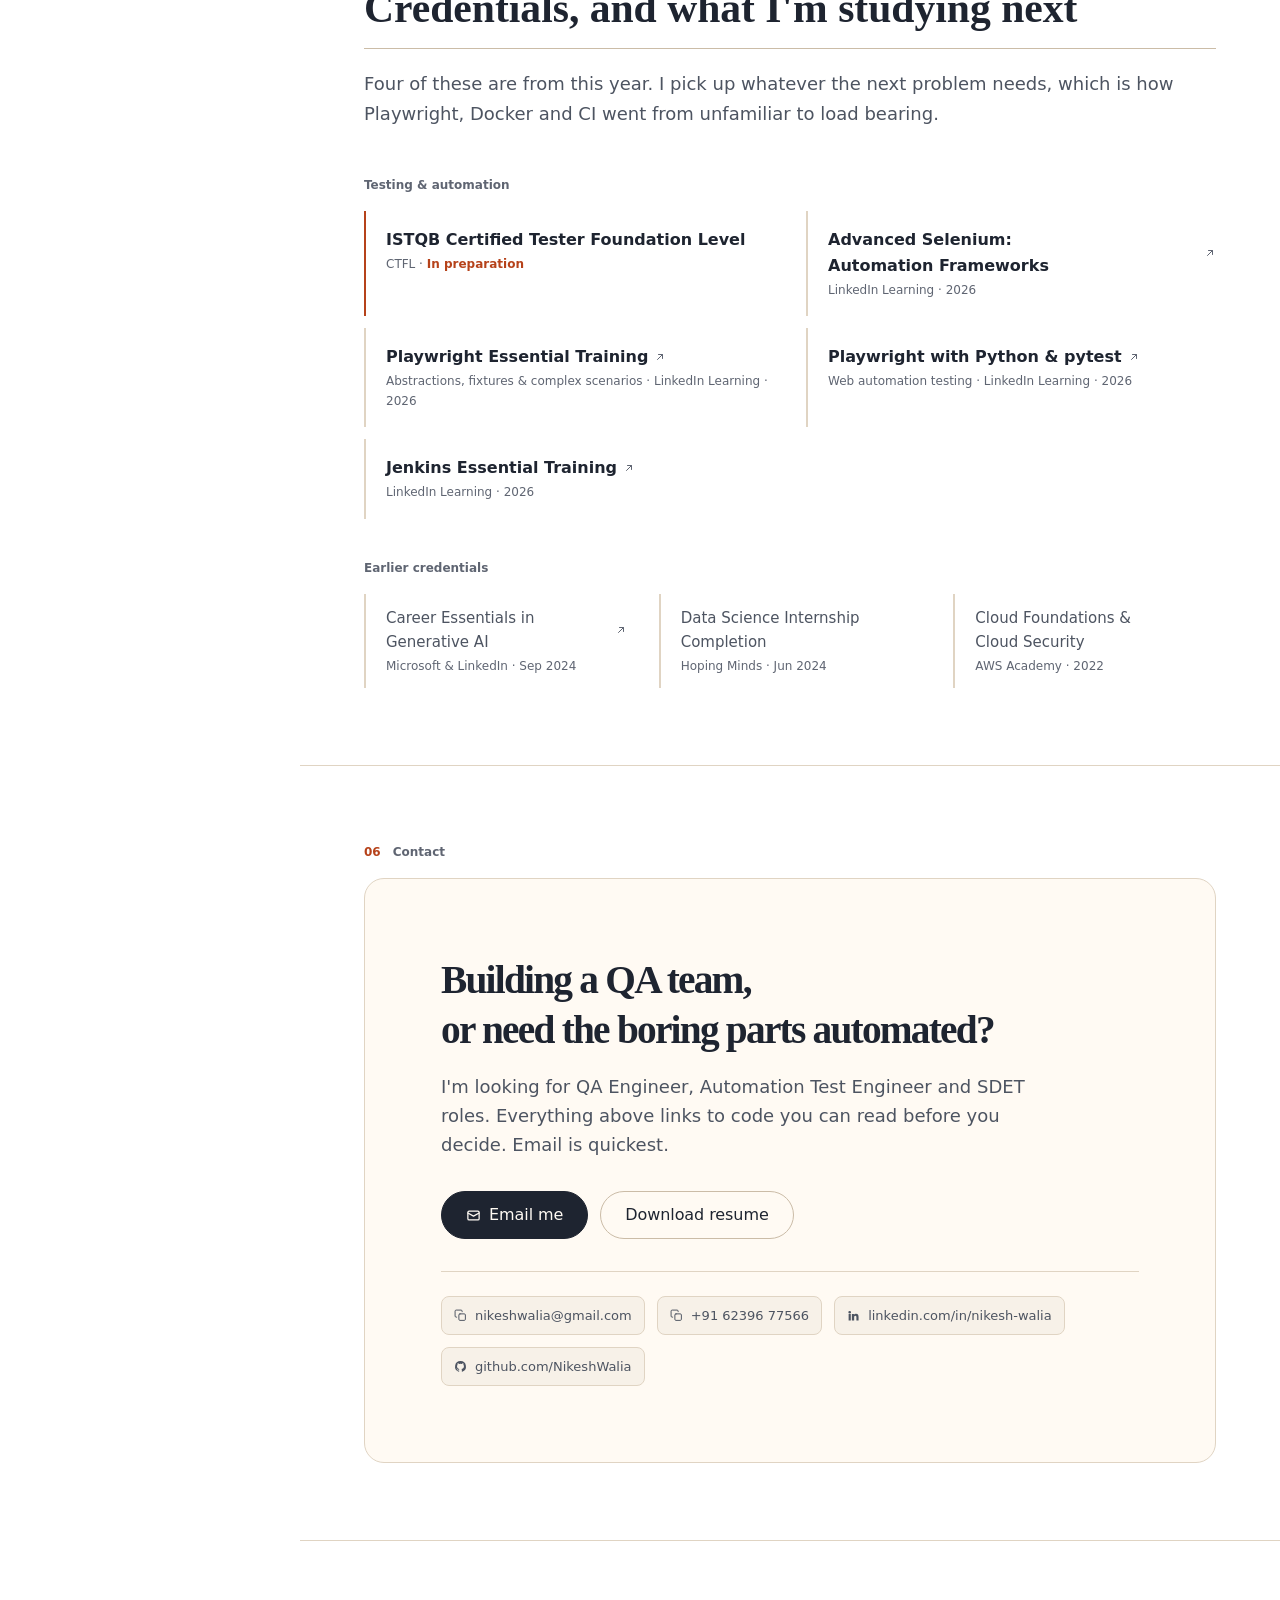
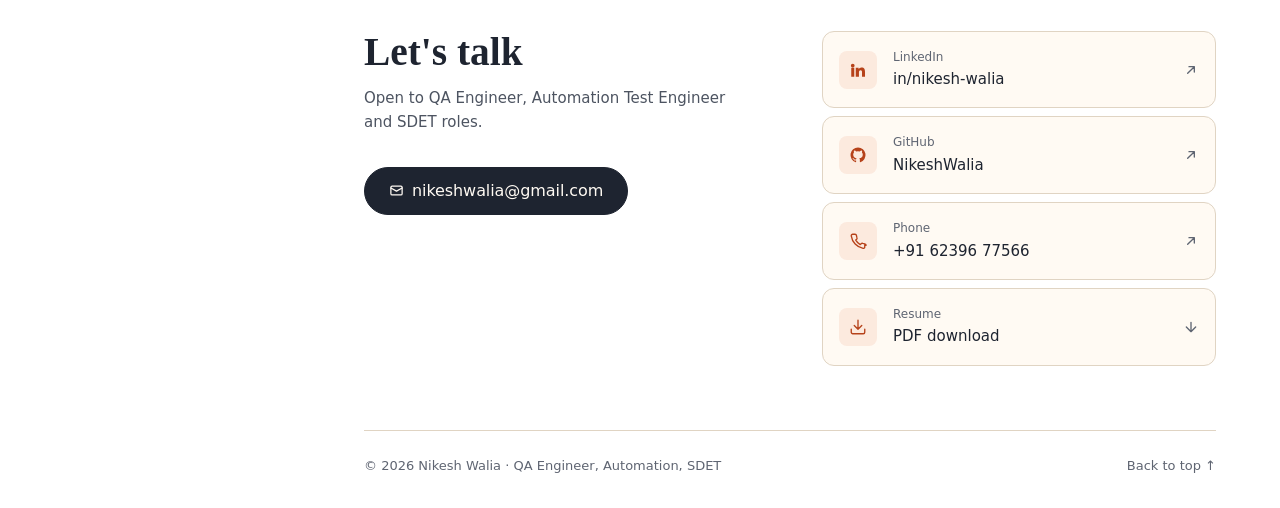
==== commit 8de684fd: "Soften the geometry, calm the labels, and make the scroll animate Shape - Radii matched to the refer" ====
--- a/index.html
+++ b/index.html
@@ -119,8 +119,8 @@
     </a>
 
     <p class="side-name">Nikesh Walia</p>
-    <p class="side-role">QA Engineer at Techsapphire</p>
-    <p class="side-avail"><span class="dot" aria-hidden="true"></span>Open to roles</p>
+    <p class="side-role">QA Engineer</p>
+    <p class="side-avail"><span class="dot" aria-hidden="true"></span>Open to opportunities</p>
 
     <div class="side-social">
       <a href="https://www.linkedin.com/in/nikesh-walia/" target="_blank" rel="noopener noreferrer" aria-label="LinkedIn">
@@ -228,11 +228,11 @@
      under the hero as a mono footnote. -->
 <section class="section section--tight" aria-label="Profile" data-sec="profile">
   <div class="wrap">
-    <div class="snapshot" data-reveal>
+    <div class="snapshot" data-reveal="in">
       <h2 class="snapshot-h">Profile</h2>
       <dl class="snapshot-grid">
         <div><dt>Role</dt><dd>QA Engineer at <strong>Techsapphire Solutions</strong></dd></div>
-        <div><dt>Experience</dt><dd><strong>2 years</strong>, of which <strong>1.5+</strong> in QA</dd></div>
+        <div><dt>Experience</dt><dd><strong>2+ years</strong> in software quality</dd></div>
         <div><dt>Location</dt><dd><strong>Panchkula, India</strong></dd></div>
         <div><dt>Available</dt><dd><strong>Remote or on-site</strong></dd></div>
         <div><dt>Education</dt><dd><strong>B.Tech CSE</strong>, Chandigarh Engineering College 2024</dd></div>
@@ -265,35 +265,35 @@
   <div class="wrap">
     <div class="figures" data-reveal-group>
 
-      <a class="figure" href="#case-shopsphere" data-reveal>
+      <a class="figure" data-reveal href="#case-shopsphere">
         <span class="figure-n">5</span>
         <span class="figure-k">Defects the suite found</span>
         <span class="figure-d">Real bugs in ShopSphere, including an <b>oversell race</b> that let two customers buy the same unit. Each is written up with its root cause and its fix.</span>
         <span class="figure-go">Read the defect log</span>
       </a>
 
-      <a class="figure" href="#case-shopsphere" data-reveal>
+      <a class="figure" data-reveal href="#case-shopsphere">
         <span class="figure-n">916</span>
         <span class="figure-k">Automated tests written</span>
         <span class="figure-d">Across <b>seven layers</b>: unit, API, database, contract, security, integration and browser.</span>
         <span class="figure-go">See the platform</span>
       </a>
 
-      <a class="figure" href="#role-techsapphire" data-reveal>
+      <a class="figure" data-reveal href="#role-techsapphire">
         <span class="figure-n">30<i>+</i></span>
         <span class="figure-k">Caught before release</span>
         <span class="figure-d">Critical defects intercepted at Techsapphire across <b>1.5+ years</b> of releases.</span>
         <span class="figure-go">See the role</span>
       </a>
 
-      <a class="figure" href="#case-suite" data-reveal>
+      <a class="figure" data-reveal href="#case-suite">
         <span class="figure-n"><i>~</i>70<i>%</i></span>
         <span class="figure-k">Manual pass replaced</span>
         <span class="figure-d">Of a repeated regression cycle, absorbed by a suite that runs itself.</span>
         <span class="figure-go">How it works</span>
       </a>
 
-      <a class="figure" href="#case-suite" data-reveal>
+      <a class="figure" data-reveal href="#case-suite">
         <span class="figure-n">500<i>+</i></span>
         <span class="figure-k">Validated per run</span>
         <span class="figure-d">Live URLs, with <b>retry, timeout and redirect chain</b> handling in the runner.</span>
@@ -323,7 +323,7 @@
         <article class="case case--flag rvl" id="case-shopsphere" data-reveal
                  data-index-case="ShopSphere: e-commerce app and its quality platform"
                  data-index-sub="Python · pytest · Playwright · PostgreSQL · Docker · 916 tests">
-          <div class="case-head" data-case-toggle>
+          <div class="case-head" data-case-toggle data-reveal="right">
             <div>
               <div class="case-idx">
                 <b>01</b> &#183; Personal project &#183; 2026
@@ -333,7 +333,7 @@
               <p class="case-sum">
                 A working storefront with real inventory, money arithmetic and authorisation, plus a
                 <strong>916 test</strong> platform across seven layers that proves it. I built the
-                application <em>so that</em> it could be broken: the interesting problems in quality
+                application so that it could be broken: the interesting problems in quality
                 engineering only appear when you own both sides.
               </p>
               <div class="case-stack">
@@ -362,7 +362,7 @@
             </div>
 
             <!-- The seven layers, as a shape rather than a paragraph. -->
-            <div class="artifact artifact--layers" aria-label="Test layers and their sizes">
+            <div class="artifact artifact--layers" data-reveal="left" aria-label="Test layers and their sizes">
               <div class="artifact-head">7 layers <span>916 tests</span></div>
               <div class="lyr"><span class="lyr-n">API</span><span class="lyr-bar" style="--w:100%"></span><span class="lyr-v">238</span></div>
               <div class="lyr"><span class="lyr-n">Unit</span><span class="lyr-bar" style="--w:99%"></span><span class="lyr-v">235</span></div>
@@ -570,7 +570,7 @@
         <article class="case rvl" id="case-suite" data-reveal
                  data-index-case="Restaurant Monitoring System: Selenium automation suite"
                  data-index-sub="Selenium · Python · retry and redirect handling · Excel reporting">
-          <div class="case-head" data-case-toggle>
+          <div class="case-head" data-case-toggle data-reveal="right">
             <div>
               <div class="case-idx">
                 <b>02</b> &#183; Techsapphire
@@ -596,7 +596,7 @@
             </div>
 
             <!-- The artifact the suite actually produces: its Excel report. -->
-            <div class="artifact" aria-label="Shape of the generated Excel report">
+            <div class="artifact" data-reveal="left" aria-label="Shape of the generated Excel report">
               <div class="artifact-head">results.xlsx <span>per run</span></div>
               <div class="artifact-row"><span class="a-name">login_flow</span><span class="a-val ok">PASS</span><span class="a-ms">0.82s</span></div>
               <div class="artifact-row"><span class="a-name">checkout_step_2</span><span class="a-val rt">RETRY</span><span class="a-ms">2.30s</span></div>
@@ -822,6 +822,10 @@
     <div>
       <div class="section-head" data-reveal-group>
         <h2 class="h-section" data-reveal><span class="sr-only">Certifications: </span>Credentials, and what I'm studying next</h2>
+        <p class="h-sub" data-reveal>
+          Four of these are from this year. I pick up whatever the next problem needs,
+          which is how Playwright, Docker and CI went from unfamiliar to load bearing.
+        </p>
       </div>
 
       <!-- Two tiers, not one flat list. Four QA credentials competing for
@@ -1017,6 +1021,11 @@
   </div>
 </div>
 
+<!-- Appears once the page has scrolled, as the reference's does. -->
+<a href="#top" class="to-top" data-to-top aria-label="Back to top">
+  <svg viewBox="0 0 24 24" fill="none" stroke="currentColor" stroke-width="2.2" stroke-linecap="round" stroke-linejoin="round" aria-hidden="true"><path d="M12 19V5M5 12l7-7 7 7"/></svg>
+</a>
+
 <div class="toast" data-toast data-open="false" role="status" aria-live="polite">
   <svg viewBox="0 0 24 24" fill="none" stroke="currentColor" stroke-width="2.4" stroke-linecap="round" stroke-linejoin="round" aria-hidden="true"><path d="m5 12 5 5L20 7"/></svg>
   <span data-toast-msg>Copied</span>
--- a/css/tokens.css
+++ b/css/tokens.css
@@ -106,7 +106,7 @@
      DOUBLE this value plus whatever inner padding the last block contributes.
      Measured at 2560px: 88px here produced 209-230px seams. 64px lands the
      ink-to-ink seam at ~135px, which reads as rhythm rather than a void. */
-  --s-section: clamp(48px, 5vw, 64px);
+  --s-section: clamp(56px, 6vw, 82px);   /* hers: padding 82px 0 */
 
   /* ---- Layout ---------------------------------------------------------- */
   --wrap: 1180px;
@@ -117,18 +117,24 @@
   --header-h: 78px;
 
   /* ---- Radius ---------------------------------------------------------- */
-  --r-sm: 3px; --r-md: 4px; --r-lg: 6px; --r-xl: 8px; --r-full: 999px;
+  /* Matched to the reference: nav items 12px, cards 16px, panels 20px,
+     buttons fully round. Sharp corners were reading as severe. */
+  --r-sm: 8px; --r-md: 12px; --r-lg: 16px; --r-xl: 20px; --r-full: 999px;
+
+  /* Entrance travel. AOS's fade-up uses 100px; 64px is enough to read as
+     motion on a denser page without the content visibly jumping. */
+  --rise: 64px;
 
   /* ---- Motion ---------------------------------------------------------- */
-  --e-out:   cubic-bezier(.22, 1, .36, 1);      /* entrances */
+  --e-out:   cubic-bezier(.33, 1, .68, 1);      /* ease-out-cubic, as the reference uses */
   --e-inout: cubic-bezier(.4, 0, .2, 1);        /* state changes */
   --d-fast: 120ms;
   --d-base: 220ms;
   /* 620ms with a 10px travel spent ~465ms in imperceptible opacity crawl:
      the expo-out easing covers ~80% of the distance in the first ~155ms.
      Shorter duration + longer travel makes the whole animation legible. */
-  --d-slow: 420ms;
-  --stagger: 55ms;
+  --d-slow: 850ms;   /* hers: AOS duration 850 */
+  --stagger: 100ms;  /* hers: data-aos-delay 100-150 */
 
   /* ---- Light theme -----------------------------------------------------
      Warm paper and a rust accent. Cream reads as printed matter, and rust is
--- a/css/app.css
+++ b/css/app.css
@@ -129,8 +129,6 @@
   font-family: var(--font-sans);
   font-size: var(--t-micro);
   font-weight: 600;
-  letter-spacing: var(--tr-wide);
-  text-transform: uppercase;
   color: var(--text-3);
 }
 .rail-label span {
@@ -179,7 +177,7 @@
   gap: var(--s-2);
   height: 48px;
   padding-inline: var(--s-6);
-  border-radius: var(--r-md);
+  border-radius: var(--r-full);   /* hers: 999px */
   background: var(--btn-bg);
   color: var(--btn-fg);
   font-size: var(--t-sm);
@@ -200,9 +198,9 @@
    feedback, not decoration, and that block already neutralises the easing. */
 .btn--sm {
   height: 36px;
-  padding-inline: var(--s-4);
+  padding-inline: var(--s-5);
   font-size: var(--t-xs);
-  border-radius: var(--r-sm);
+  border-radius: var(--r-full);
 }
 .btn--sm svg { width: 15px; height: 15px; }
 
@@ -700,8 +698,6 @@
 .runtable thead th {
   font-weight: 400;
   font-size: var(--t-micro);
-  letter-spacing: var(--tr-wide);
-  text-transform: uppercase;
   color: var(--text-3);
   border-bottom: 1px solid var(--line);
   padding-block: var(--s-2);
@@ -872,7 +868,6 @@
 .lyr-bar::after {
   content: '';
   position: absolute; inset: 0 auto 0 0;
-  width: var(--w, 0%);
   border-radius: inherit;
   background: var(--text);
   opacity: .85;
@@ -897,8 +892,6 @@
 .flow-col { display: flex; flex-direction: column; gap: 6px; min-width: 0; }
 .flow-cap {
   font-size: var(--t-micro);
-  letter-spacing: var(--tr-wide);
-  text-transform: uppercase;
   color: var(--text-3);
   margin-bottom: 2px;
 }
@@ -989,8 +982,6 @@
   font-weight: 600;
   color: var(--text-3);
   font-size: var(--t-micro);
-  letter-spacing: var(--tr-wide);
-  text-transform: uppercase;
   margin-right: 4px;
 }
 .defect code {
@@ -1017,8 +1008,6 @@
   border: 1px solid;
   font-size: var(--t-micro);
   font-weight: 500;
-  letter-spacing: var(--tr-wide);
-  text-transform: uppercase;
   white-space: nowrap;
 }
 .sev--block { color: var(--fail); border-color: color-mix(in srgb, var(--fail) 36%, transparent); background: color-mix(in srgb, var(--fail) 8%, transparent); }
@@ -1033,8 +1022,6 @@
 .also-h {
   font-size: var(--t-micro);
   font-weight: 500;
-  letter-spacing: var(--tr-wide);
-  text-transform: uppercase;
   color: var(--text-3);
   margin-bottom: var(--s-3);
 }
@@ -1055,8 +1042,6 @@
 }
 .also-k {
   font-size: var(--t-micro);
-  letter-spacing: var(--tr-wide);
-  text-transform: uppercase;
   color: var(--hue-4);
 }
 .also-t {
@@ -1093,7 +1078,7 @@
 }
 .role-prod h4 {
   font-size: var(--t-md);
-  font-weight: 600;
+  font-weight: 700;
   letter-spacing: -0.01em;
   color: var(--text);
   margin-bottom: var(--s-3);
@@ -1226,8 +1211,6 @@
 }
 .tile-k {
   font-size: var(--t-mono);
-  letter-spacing: var(--tr-wide);
-  text-transform: uppercase;
   color: var(--text-3);
   margin-bottom: var(--s-4);
 }
@@ -1278,8 +1261,6 @@
 .case-idx {
   font-size: var(--t-mono);
   color: var(--text-3);
-  letter-spacing: var(--tr-wide);
-  text-transform: uppercase;
   margin-bottom: var(--s-3);
 }
 .case-idx b { color: var(--accent-text); font-weight: 500; }
@@ -1311,8 +1292,6 @@
 }
 .artifact-head span {
   font-size: var(--t-micro);
-  letter-spacing: var(--tr-wide);
-  text-transform: uppercase;
   color: var(--text-3);
 }
 .artifact-row {
@@ -1399,8 +1378,6 @@
 .case-block h4 {
   font-size: var(--t-mono);
   font-weight: 500;
-  letter-spacing: var(--tr-wide);
-  text-transform: uppercase;
   color: var(--text-3);
   margin-bottom: var(--s-3);
 }
@@ -1457,8 +1434,6 @@
   gap: var(--s-3);
   font-size: var(--t-micro);
   font-weight: 500;
-  letter-spacing: var(--tr-wide);
-  text-transform: uppercase;
   color: var(--text-3);
   margin-bottom: 6px;
 }
@@ -1512,8 +1487,6 @@
 .cap h3 {
   font-size: var(--t-mono);
   font-weight: 500;
-  letter-spacing: var(--tr-wide);
-  text-transform: uppercase;
   color: var(--text);
   margin-bottom: var(--s-4);
 }
@@ -1550,7 +1523,7 @@
 }
 .cta h2 {
   font-size: var(--t-2xl);
-  font-weight: 600;
+  font-weight: 700;
   line-height: var(--lh-snug); /* was inheriting body 1.62: display type at paragraph leading */
   letter-spacing: var(--tr-tight);
   text-wrap: balance;
@@ -1635,8 +1608,6 @@
 .social-k {
   display: block;
   font-size: var(--t-micro);
-  letter-spacing: var(--tr-wide);
-  text-transform: uppercase;
   color: var(--text-3);
 }
 .social-v { display: block; font-size: var(--t-sm); color: var(--text); }
@@ -1715,8 +1686,6 @@
 .cmdk-group {
   padding: var(--s-3) var(--s-3) var(--s-1);
   font-size: var(--t-micro);
-  letter-spacing: var(--tr-wide);
-  text-transform: uppercase;
   color: var(--text-3);
 }
 .cmdk-item {
@@ -1793,13 +1762,32 @@
 /* --------------------------------------------------------------------------
    Reveal: a single orchestrated entrance, staggered by index.
    -------------------------------------------------------------------------- */
+/* Entrances. The reference runs AOS at 850ms / ease-out-cubic with a 100px
+   fade-up. Mine was 16px in 420ms, which is below the distance at which the
+   eye registers an entrance at all: the page looked like it simply appeared.
+   Direction is opt-in per element so a two-column block can come in from both
+   sides rather than everything sliding the same way. */
 [data-reveal] {
   opacity: 0;
-  transform: translateY(16px);
+  transform: translate3d(0, var(--rise), 0);
   transition: opacity var(--d-slow) var(--e-out), transform var(--d-slow) var(--e-out);
   transition-delay: calc(var(--i, 0) * var(--stagger));
-}
-[data-reveal][data-shown='true'] { opacity: 1; transform: none; }
+  will-change: opacity, transform;
+}
+[data-reveal='right'] { transform: translate3d(calc(var(--rise) * -0.6), 0, 0); }
+[data-reveal='left']  { transform: translate3d(calc(var(--rise) * 0.6), 0, 0); }
+[data-reveal='in']    { transform: scale(.97); }
+
+[data-reveal][data-shown='true'] {
+  opacity: 1;
+  transform: none;
+  will-change: auto;   /* released once the entrance is done */
+}
+
+/* Bars fill as their card arrives, rather than being drawn already full. */
+.lyr-bar::after { width: 0; transition: width 900ms var(--e-out); transition-delay: calc(var(--i, 0) * 60ms + 200ms); }
+[data-shown='true'] .lyr-bar::after,
+[data-shown='true'].lyr .lyr-bar::after { width: var(--w, 0%); }
 
 /* --------------------------------------------------------------------------
    Responsive
@@ -1927,6 +1915,7 @@
     transition-duration: 1ms !important;
   }
   [data-reveal] { opacity: 1; transform: none; }
+  .lyr-bar::after { width: var(--w, 0%); transition: none; }
   .nav-panel, .nav-chev { transition: none; }
   .hero::before { display: none; }
   .rvl::before, .rvl::after { display: none; }
@@ -2101,8 +2090,6 @@
 .cert-tier-h {
   font-size: var(--t-micro);
   font-weight: 500;
-  letter-spacing: var(--tr-wide);
-  text-transform: uppercase;
   color: var(--text-3);
   margin-bottom: var(--s-4);
 }
@@ -2176,8 +2163,6 @@
   padding-bottom: var(--s-3);
   border-bottom: 1px solid var(--text);
   font-size: var(--t-micro);
-  letter-spacing: var(--tr-wide);
-  text-transform: uppercase;
   color: var(--text-3);
 }
 .masthead-id { font-weight: 500; color: var(--text); }
@@ -2187,8 +2172,6 @@
 .hero-kicker {
   margin-top: var(--s-8);
   font-size: var(--t-micro);
-  letter-spacing: var(--tr-wide);
-  text-transform: uppercase;
   color: var(--text-3);
   margin-bottom: var(--s-4);
 }
@@ -2247,8 +2230,6 @@
 }
 .figure-k {
   font-size: var(--t-micro);
-  letter-spacing: var(--tr-wide);
-  text-transform: uppercase;
   color: var(--text);
   padding-bottom: var(--s-3);
   margin-bottom: var(--s-3);
@@ -2265,8 +2246,6 @@
   margin-top: auto;
   padding-top: var(--s-4);
   font-size: var(--t-micro);
-  letter-spacing: var(--tr-wide);
-  text-transform: uppercase;
   color: var(--text-3);
   transition: color var(--d-fast) var(--e-inout);
 }
@@ -2304,8 +2283,6 @@
 .hero .hero-role {
   margin-top: 2px;
   font-size: var(--t-micro);
-  letter-spacing: var(--tr-wide);
-  text-transform: uppercase;
   color: var(--text-3);
 }
 
@@ -2476,7 +2453,6 @@
 }
 /* The few headings that are genuinely labels stay mono. */
 .rail-label, .snapshot-h, .cert-tier-h, .also-h, .case-block h4 {
-  letter-spacing: var(--tr-wide);
   font-weight: 500;
 }
 .hero-hook { letter-spacing: -0.02em; line-height: 1.06; }
@@ -2591,8 +2567,6 @@
 .snapshot-h {
   font-size: var(--t-micro);
   font-weight: 500;
-  letter-spacing: var(--tr-wide);
-  text-transform: uppercase;
   color: var(--text-3);
   padding-bottom: var(--s-4);
   margin-bottom: var(--s-5);
@@ -2613,8 +2587,6 @@
 }
 .snapshot-grid dt {
   font-size: var(--t-micro);
-  letter-spacing: var(--tr-wide);
-  text-transform: uppercase;
   color: var(--text-3);
 }
 .snapshot-grid dd { font-size: var(--t-sm); color: var(--text-2); line-height: 1.5; }
@@ -2655,7 +2627,6 @@
 .figure-k, .flow-cap, .artifact-head, .runpanel-sub, .cap h3, .cert-tier h3 {
   font-family: var(--font-sans);
   font-weight: 600;
-  letter-spacing: var(--tr-wide);
 }
 
 
@@ -2752,3 +2723,73 @@
 .hero-inner { max-width: 820px; margin-inline: auto; }
 .hero .hero-lede { margin-inline: auto; }
 .hero .hero-actions, .hero .hero-stack { justify-content: center; }
+
+
+/* --------------------------------------------------------------------------
+   Page wash. The reference layers two low-alpha radial fields over a warm
+   gradient; it is what stops the cream reading as a flat swatch. Kept subtle
+   enough that no text sits on a shifting background.
+   -------------------------------------------------------------------------- */
+body {
+  background:
+    radial-gradient(circle at 12% 14%, rgba(224, 90, 42, .10), transparent 34%),
+    radial-gradient(circle at 82% 6%, rgba(90, 150, 135, .09), transparent 38%),
+    linear-gradient(160deg, #f9f3ea 0%, #f7f2ea 55%, #fdf3e7 100%);
+  background-attachment: fixed;
+}
+[data-theme='dark'] body {
+  background:
+    radial-gradient(circle at 12% 14%, rgba(240, 120, 70, .07), transparent 34%),
+    radial-gradient(circle at 82% 6%, rgba(90, 150, 135, .06), transparent 38%),
+    linear-gradient(160deg, #14161d 0%, #131519 55%, #171319 100%);
+  background-attachment: fixed;
+}
+
+
+/* --------------------------------------------------------------------------
+   Remaining parity fixes, each verified against the reference stylesheet.
+   -------------------------------------------------------------------------- */
+/* Its one uppercase string: 0.74rem, weight 700, 0.2em tracking. */
+.eyebrow { font-size: .74rem; font-weight: 700; letter-spacing: .2em; }
+
+/* #header .profile h1 is 1.55rem, not 1.4. */
+.side-name { font-size: 1.55rem; }
+
+/* .hero-subtitle and .nav-menu a declare no weight, so both are 400. */
+.hero-build { font-weight: 400; }
+.side-nav a { font-weight: 400; }
+
+/* .hero-cta and .timeline-item .org inherit the 16px body size. */
+.btn { font-size: var(--t-base); }
+.role-org { font-size: var(--t-base); }
+
+/* Its h2 sets no line-height; 1.1 was crowding the descenders. */
+.h-section { line-height: normal; }
+
+/* Its content column is a 1320px container, not unbounded. */
+.shell .wrap { max-width: 1320px; }
+
+
+/* Floating back-to-top, as the reference has. Hidden until there is somewhere
+   to go back to. */
+.to-top {
+  position: fixed;
+  right: 20px; bottom: 20px;
+  z-index: 80;
+  display: grid; place-items: center;
+  width: 44px; height: 44px;
+  border-radius: 50%;
+  background: var(--rail-fill);
+  color: #fff;
+  box-shadow: var(--shadow-3);
+  opacity: 0;
+  visibility: hidden;
+  transform: translateY(8px);
+  transition: opacity var(--d-base) var(--e-inout),
+              transform var(--d-base) var(--e-out),
+              visibility var(--d-base);
+}
+.to-top svg { width: 18px; height: 18px; }
+.to-top[data-on='true'] { opacity: 1; visibility: visible; transform: none; }
+.to-top:hover { filter: brightness(1.08); }
+@media (max-width: 1080px) { .to-top { bottom: 16px; right: 16px; } }
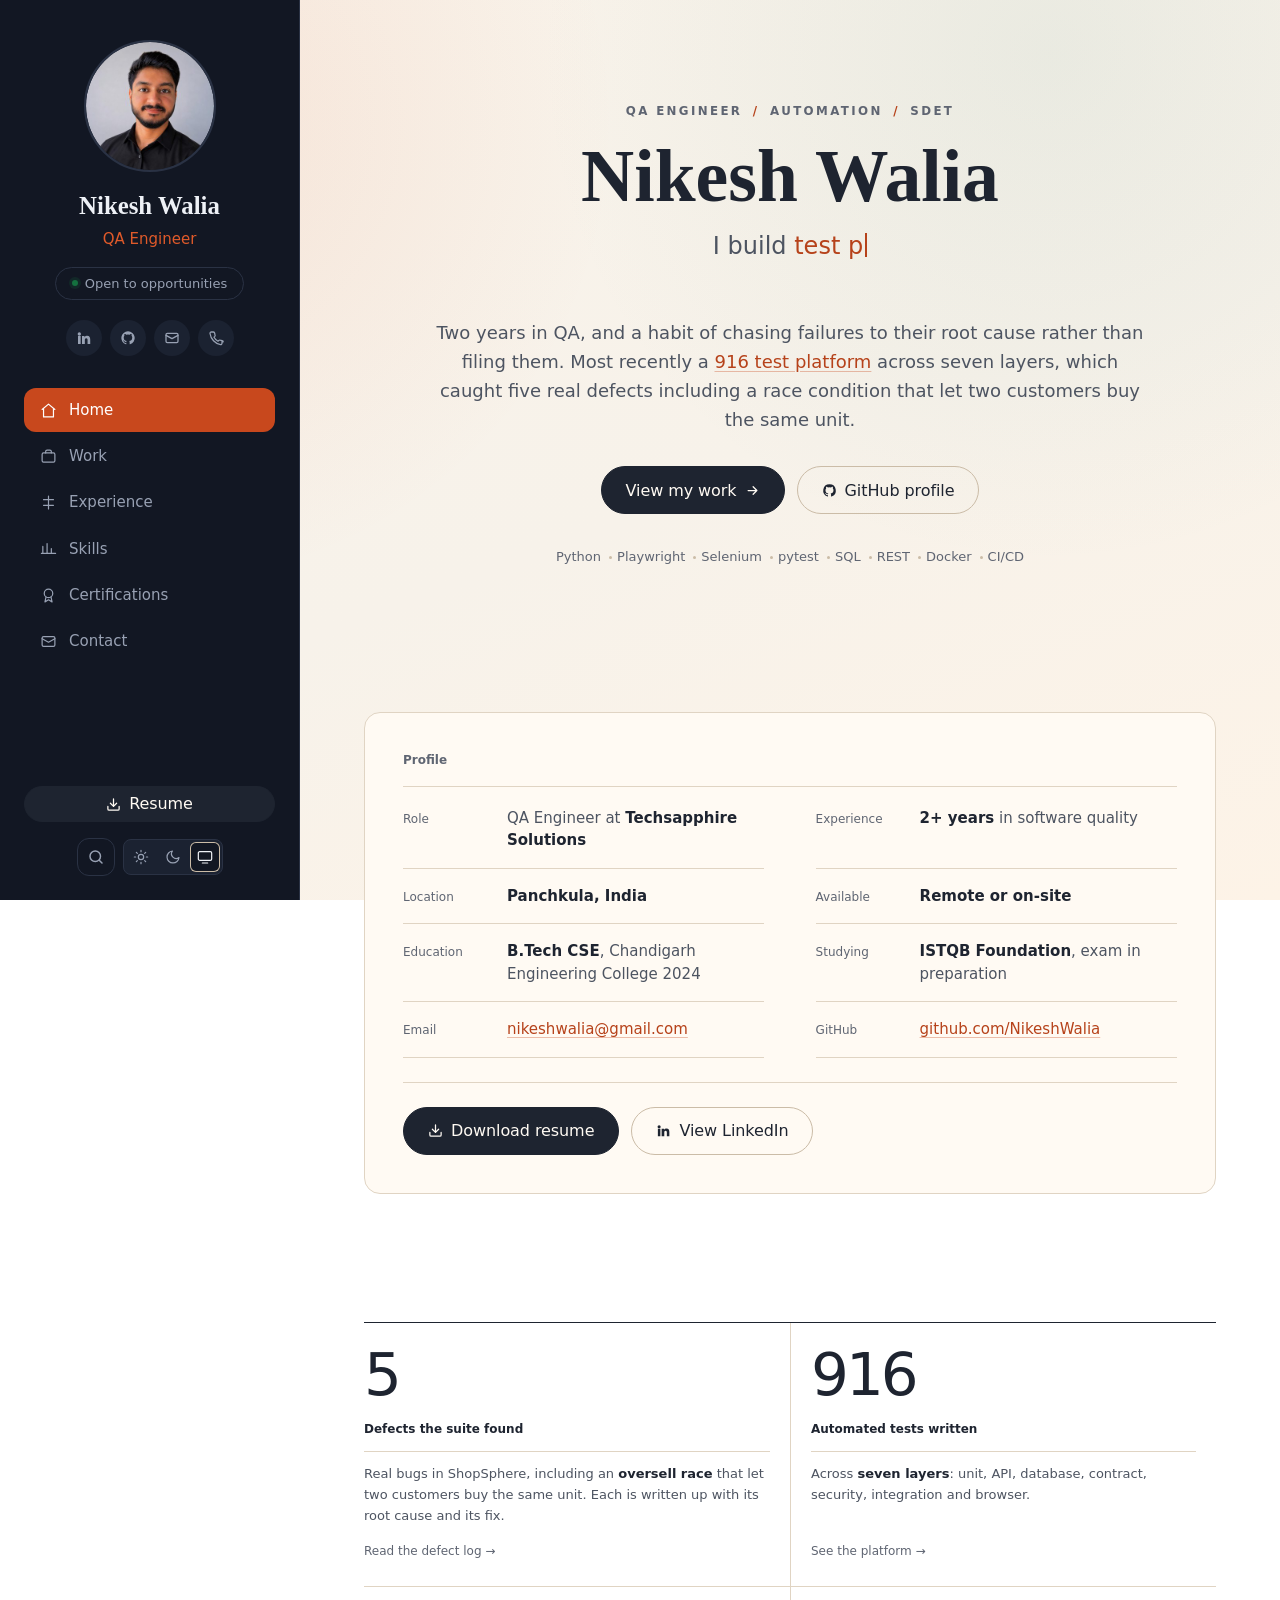
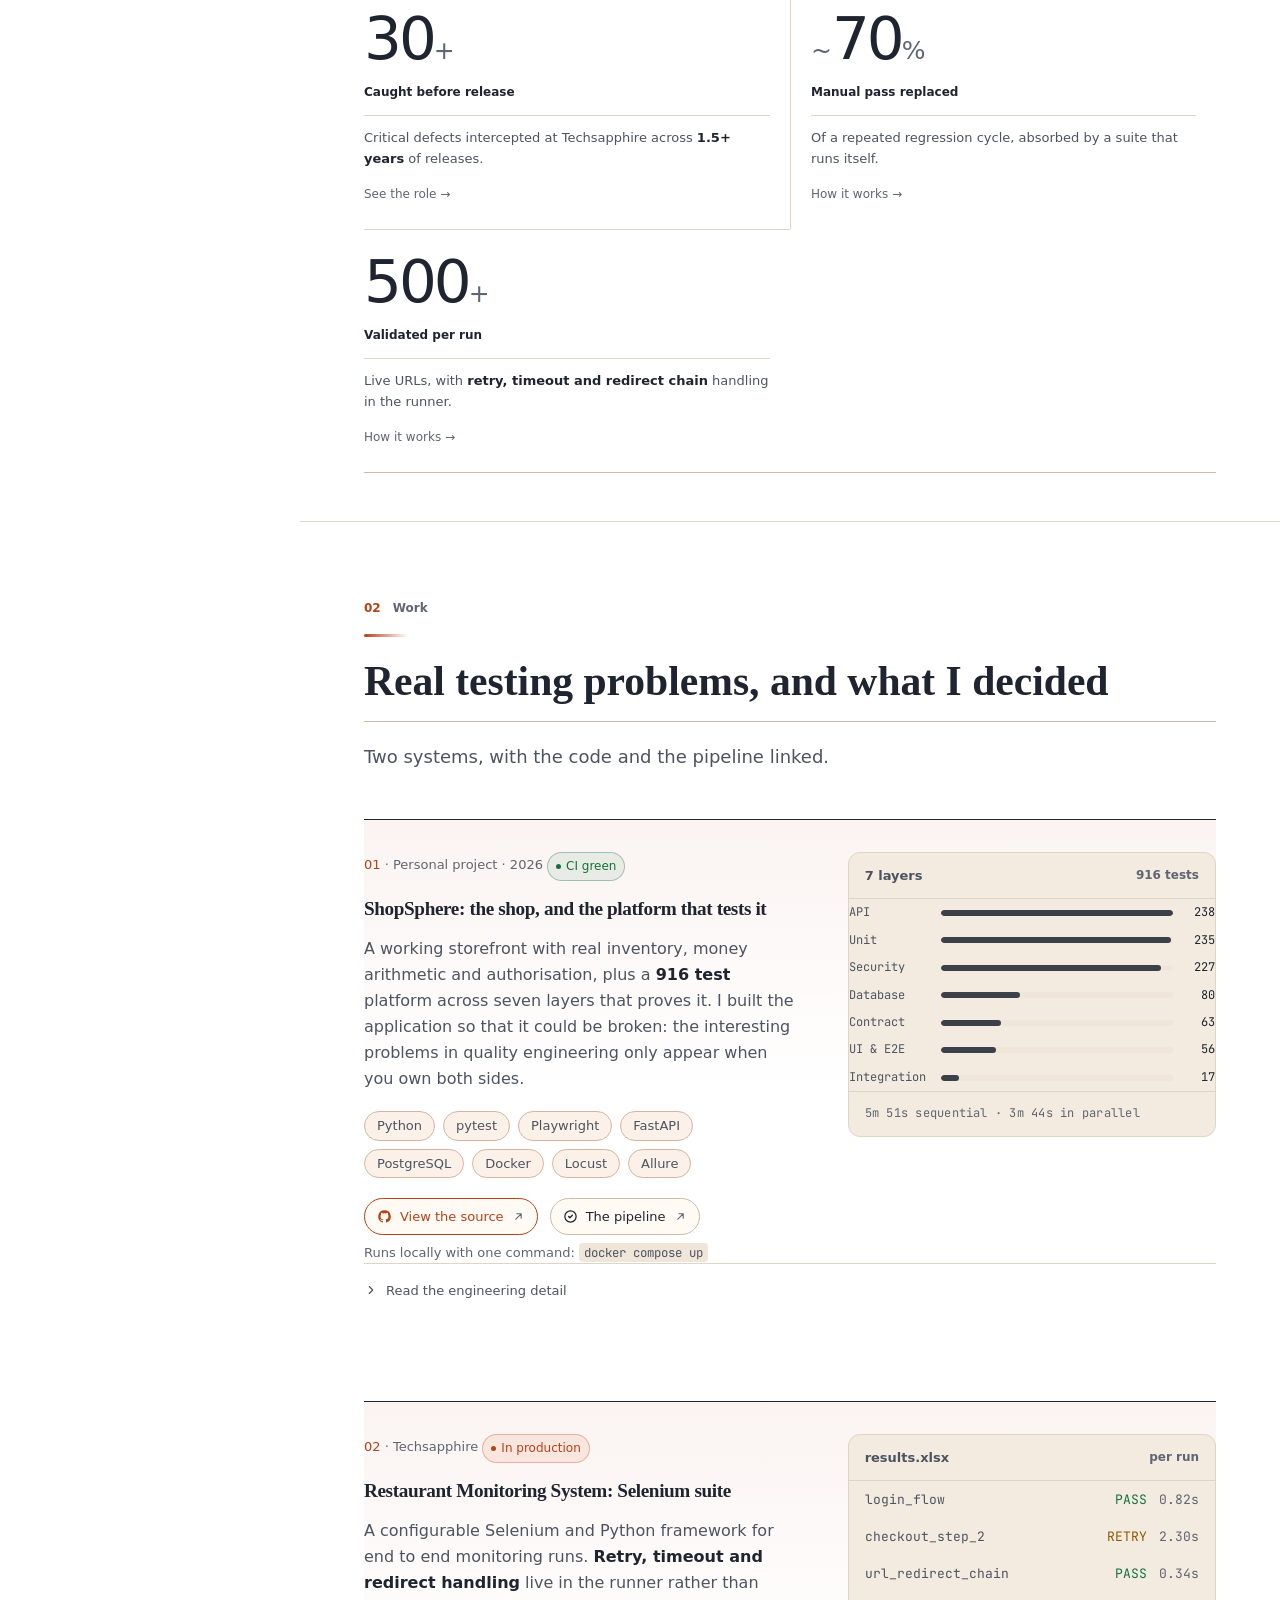
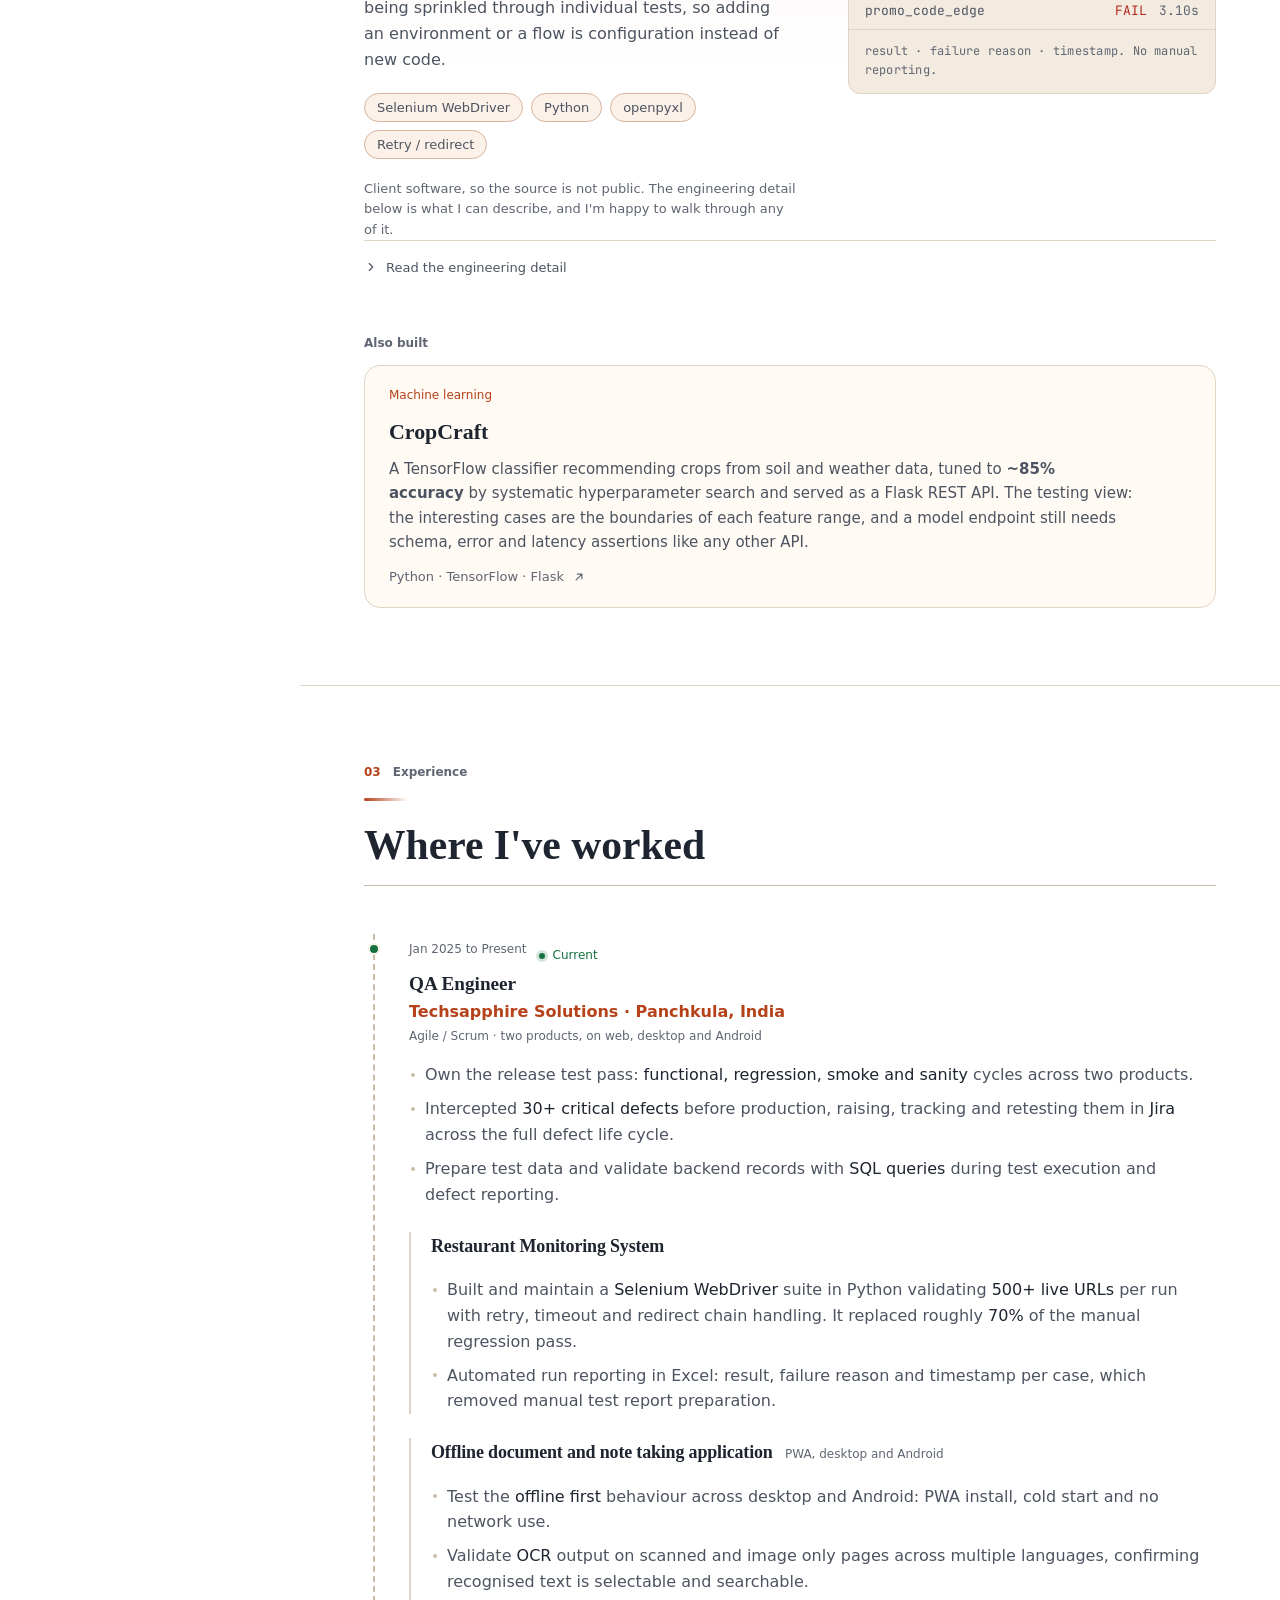
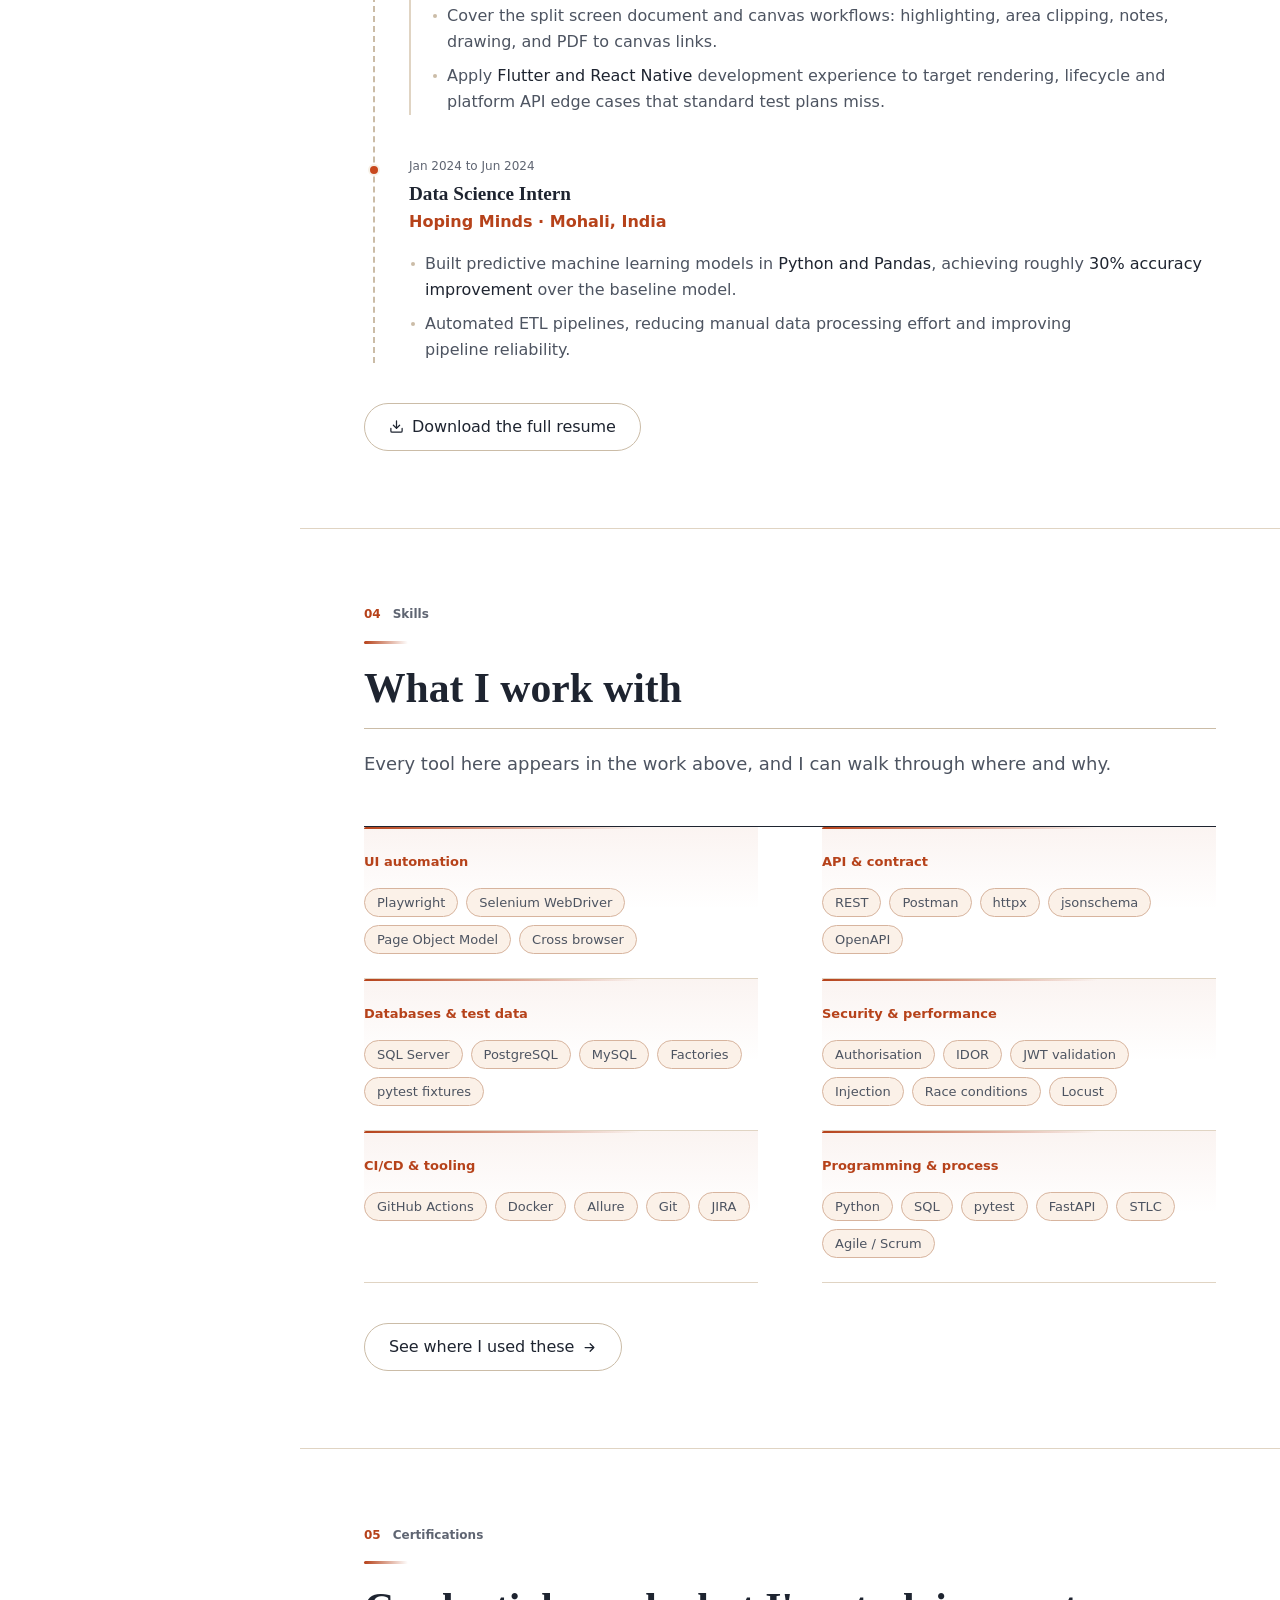
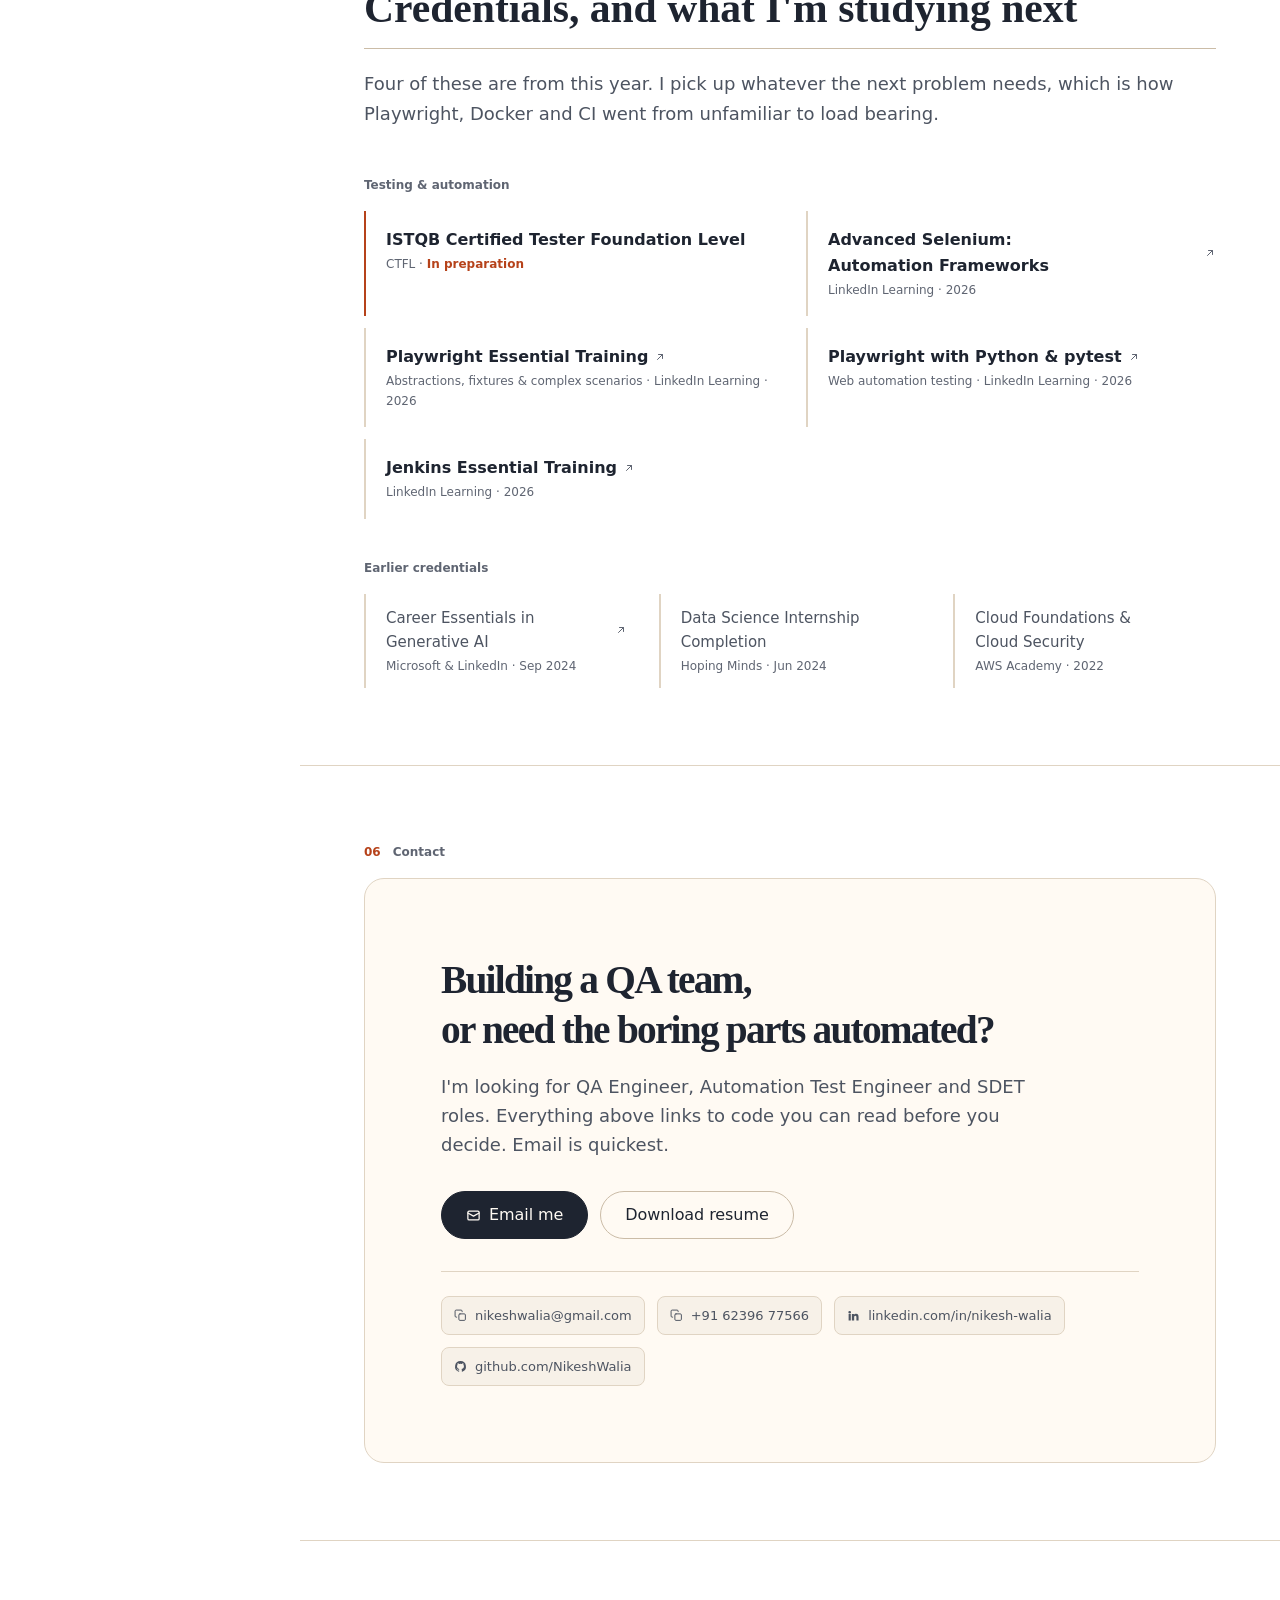
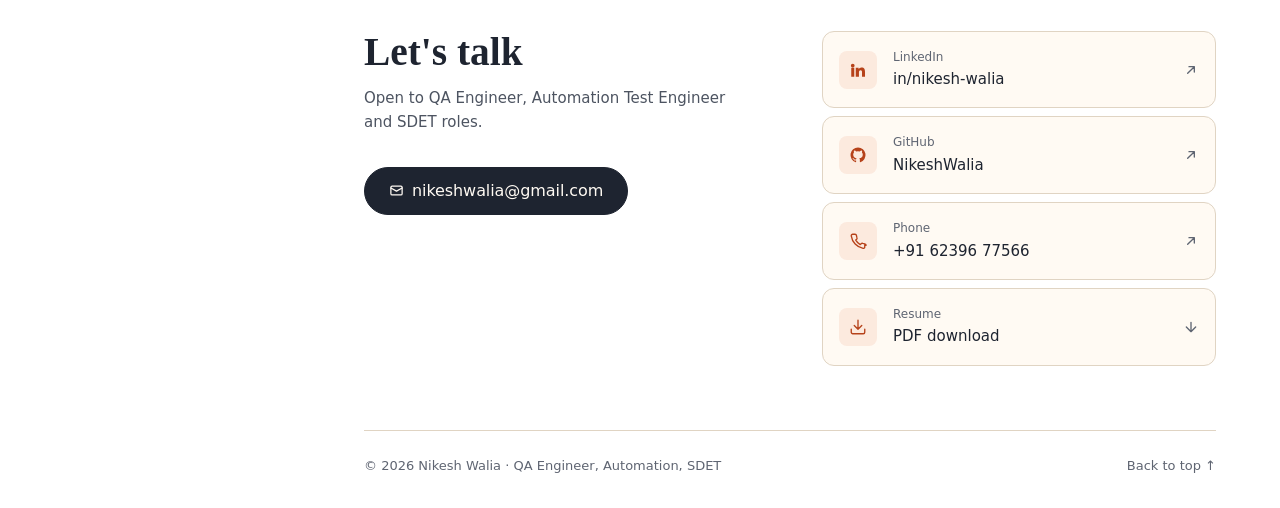
==== commit b07116d9: "Animate the impact figures and restore hover response The scroll reveals were working but fade-in al" ====
--- a/index.html
+++ b/index.html
@@ -266,35 +266,35 @@
     <div class="figures" data-reveal-group>
 
       <a class="figure" data-reveal href="#case-shopsphere">
-        <span class="figure-n">5</span>
+        <span class="figure-n"><span data-count="5">5</span></span>
         <span class="figure-k">Defects the suite found</span>
         <span class="figure-d">Real bugs in ShopSphere, including an <b>oversell race</b> that let two customers buy the same unit. Each is written up with its root cause and its fix.</span>
         <span class="figure-go">Read the defect log</span>
       </a>
 
       <a class="figure" data-reveal href="#case-shopsphere">
-        <span class="figure-n">916</span>
+        <span class="figure-n"><span data-count="916">916</span></span>
         <span class="figure-k">Automated tests written</span>
         <span class="figure-d">Across <b>seven layers</b>: unit, API, database, contract, security, integration and browser.</span>
         <span class="figure-go">See the platform</span>
       </a>
 
       <a class="figure" data-reveal href="#role-techsapphire">
-        <span class="figure-n">30<i>+</i></span>
+        <span class="figure-n"><span data-count="30">30</span><i>+</i></span>
         <span class="figure-k">Caught before release</span>
         <span class="figure-d">Critical defects intercepted at Techsapphire across <b>1.5+ years</b> of releases.</span>
         <span class="figure-go">See the role</span>
       </a>
 
       <a class="figure" data-reveal href="#case-suite">
-        <span class="figure-n"><i>~</i>70<i>%</i></span>
+        <span class="figure-n"><i>~</i><span data-count="70">70</span><i>%</i></span>
         <span class="figure-k">Manual pass replaced</span>
         <span class="figure-d">Of a repeated regression cycle, absorbed by a suite that runs itself.</span>
         <span class="figure-go">How it works</span>
       </a>
 
       <a class="figure" data-reveal href="#case-suite">
-        <span class="figure-n">500<i>+</i></span>
+        <span class="figure-n"><span data-count="500">500</span><i>+</i></span>
         <span class="figure-k">Validated per run</span>
         <span class="figure-d">Live URLs, with <b>retry, timeout and redirect chain</b> handling in the runner.</span>
         <span class="figure-go">How it works</span>
--- a/css/app.css
+++ b/css/app.css
@@ -2793,3 +2793,50 @@
 .to-top[data-on='true'] { opacity: 1; visibility: visible; transform: none; }
 .to-top:hover { filter: brightness(1.08); }
 @media (max-width: 1080px) { .to-top { bottom: 16px; right: 16px; } }
+
+
+/* --------------------------------------------------------------------------
+   Interaction. The reference lifts its social buttons and CTAs 2px on hover;
+   that small displacement is most of what makes a page feel responsive to the
+   cursor. Cards had been reduced to a border colour change, which reads as
+   nothing happening.
+   -------------------------------------------------------------------------- */
+.btn, .figure, .cert-link, .also-card, .case-links > a, .snapshot,
+.side-social a, .to-top {
+  transition: transform var(--d-base) var(--e-out),
+              background var(--d-fast) var(--e-inout),
+              border-color var(--d-fast) var(--e-inout),
+              box-shadow var(--d-base) var(--e-out),
+              color var(--d-fast) var(--e-inout);
+}
+.btn:hover, .side-social a:hover, .to-top:hover { transform: translateY(-2px); }
+.figure:hover  { transform: translateY(-3px); }
+.also-card:hover { transform: translateY(-3px); box-shadow: var(--shadow-3); }
+.cert-link:hover { transform: translateX(3px); }
+.case-links > a:hover { transform: translateY(-2px); }
+
+/* The figure numerals settle in as they count, so the digit change is not the
+   only thing moving. */
+.figure-n { transition: transform var(--d-slow) var(--e-out); }
+[data-shown='true'] .figure-n { transform: none; }
+
+/* A longer cascade: a row of five figures arriving together reads as one
+   block appearing, which is exactly the "nothing is happening" feeling. */
+.figures .figure:nth-child(1) { --i: 0; }
+.figures .figure:nth-child(2) { --i: 1; }
+.figures .figure:nth-child(3) { --i: 2; }
+.figures .figure:nth-child(4) { --i: 3; }
+.figures .figure:nth-child(5) { --i: 4; }
+
+/* The accent tick above each section heading draws itself in. */
+.section-head { position: relative; }
+.h-section::before {
+  transition: width var(--d-slow) var(--e-out);
+}
+[data-shown='true'].h-section::before,
+[data-shown='true'] .h-section::before { width: 44px; }
+
+@media (prefers-reduced-motion: reduce) {
+  .btn:hover, .figure:hover, .also-card:hover, .cert-link:hover,
+  .case-links > a:hover, .side-social a:hover, .to-top:hover { transform: none; }
+}
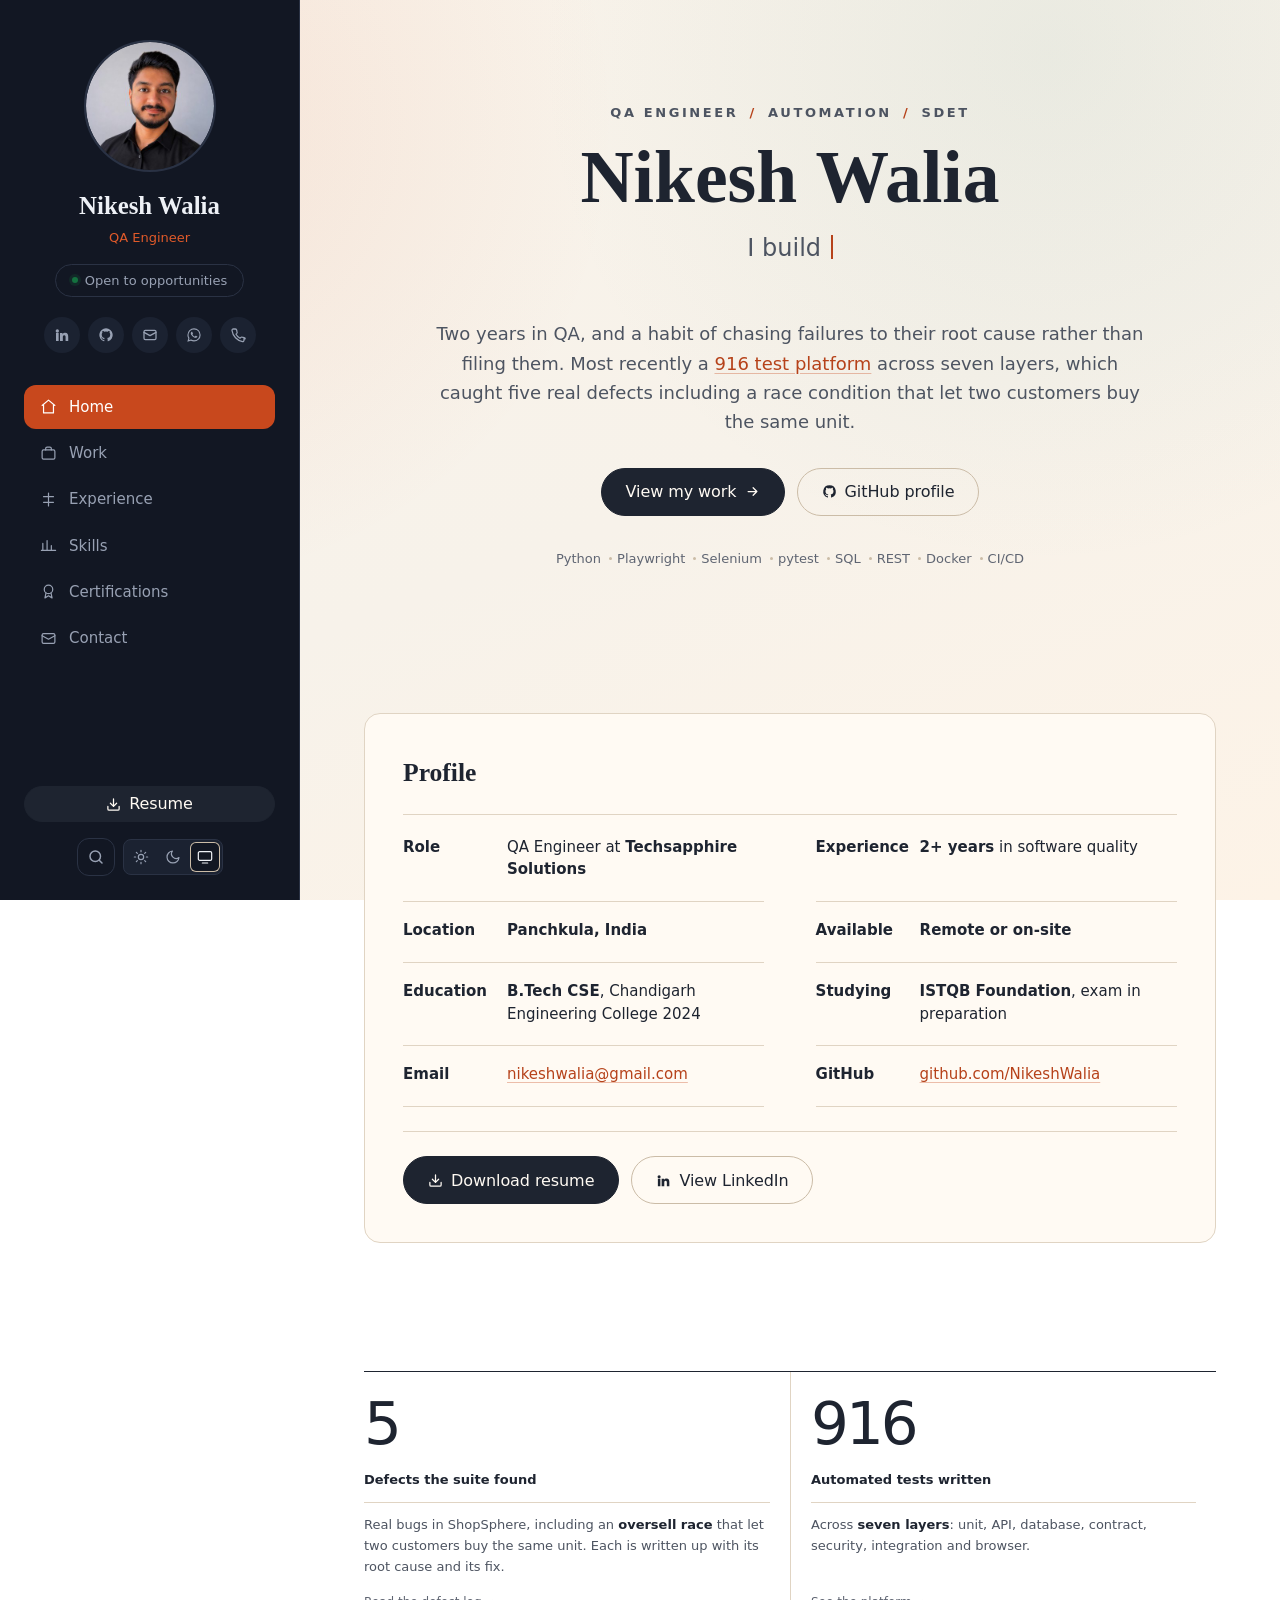
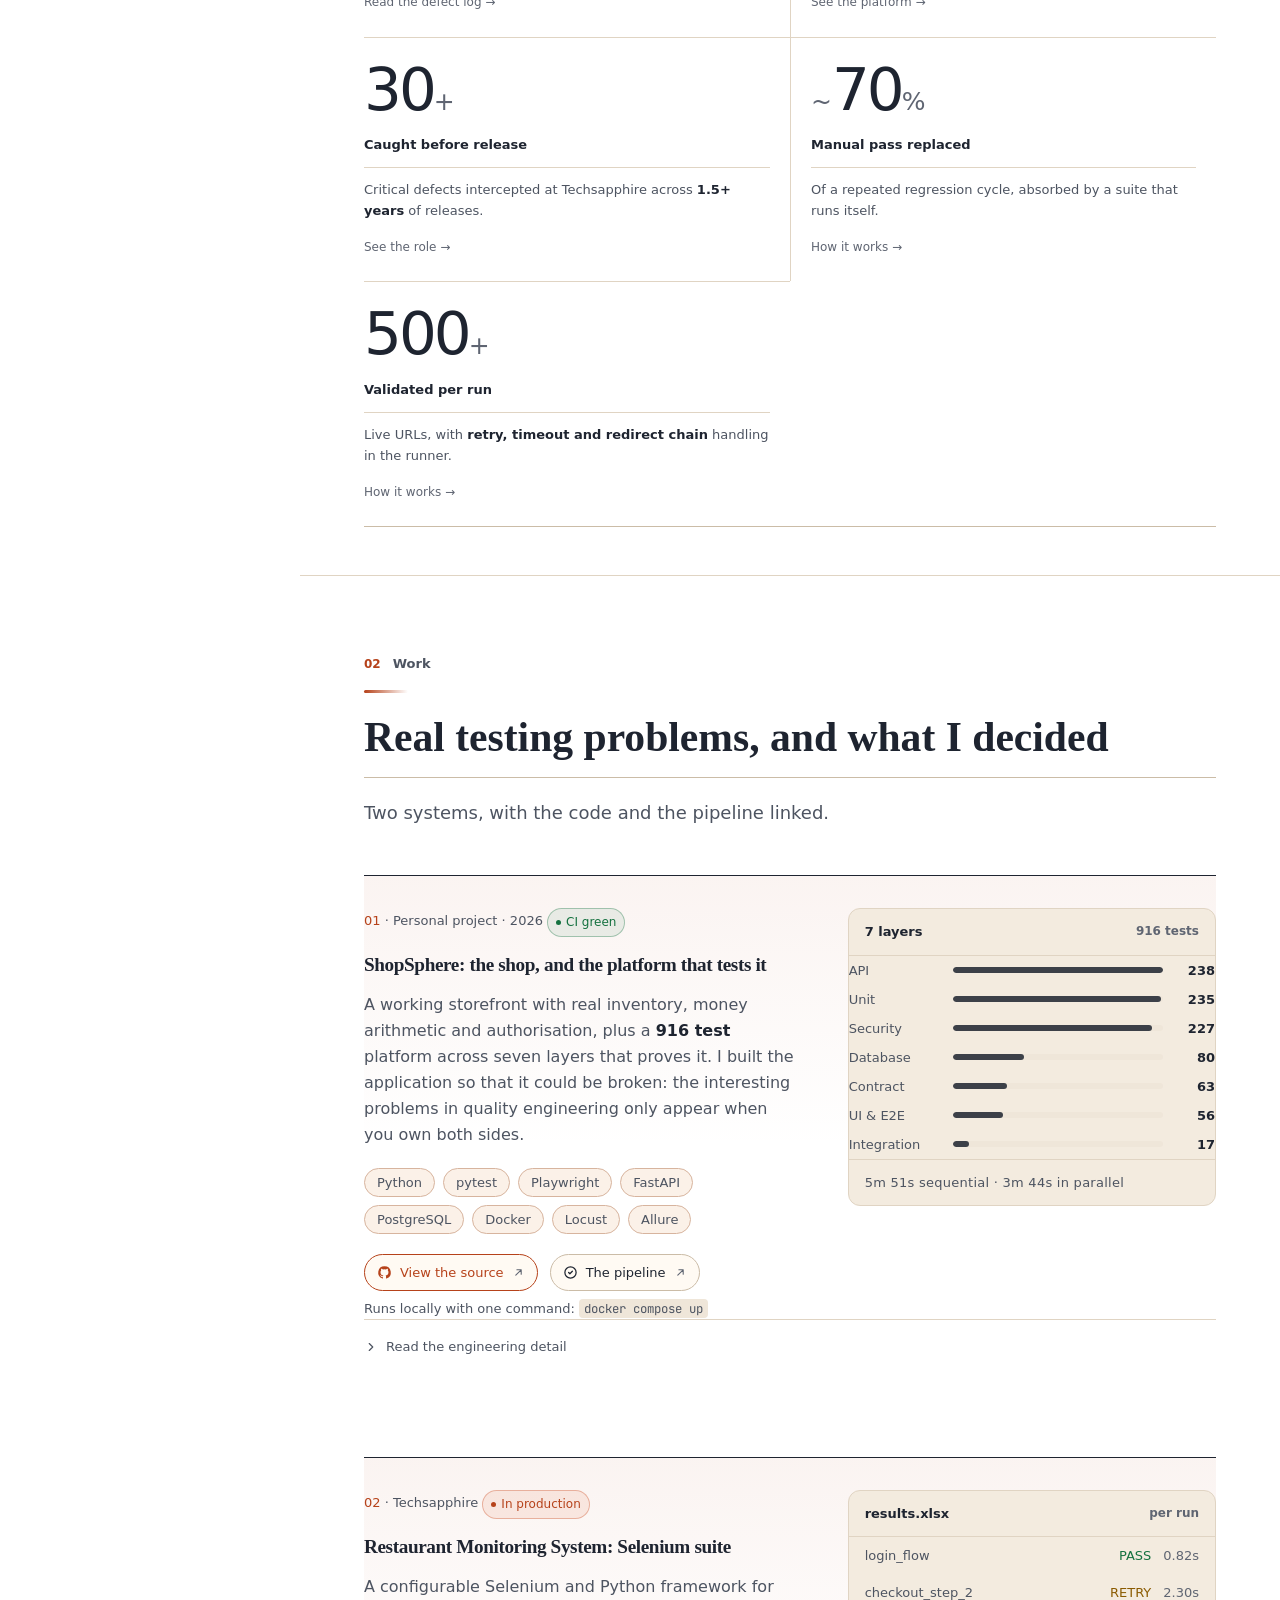
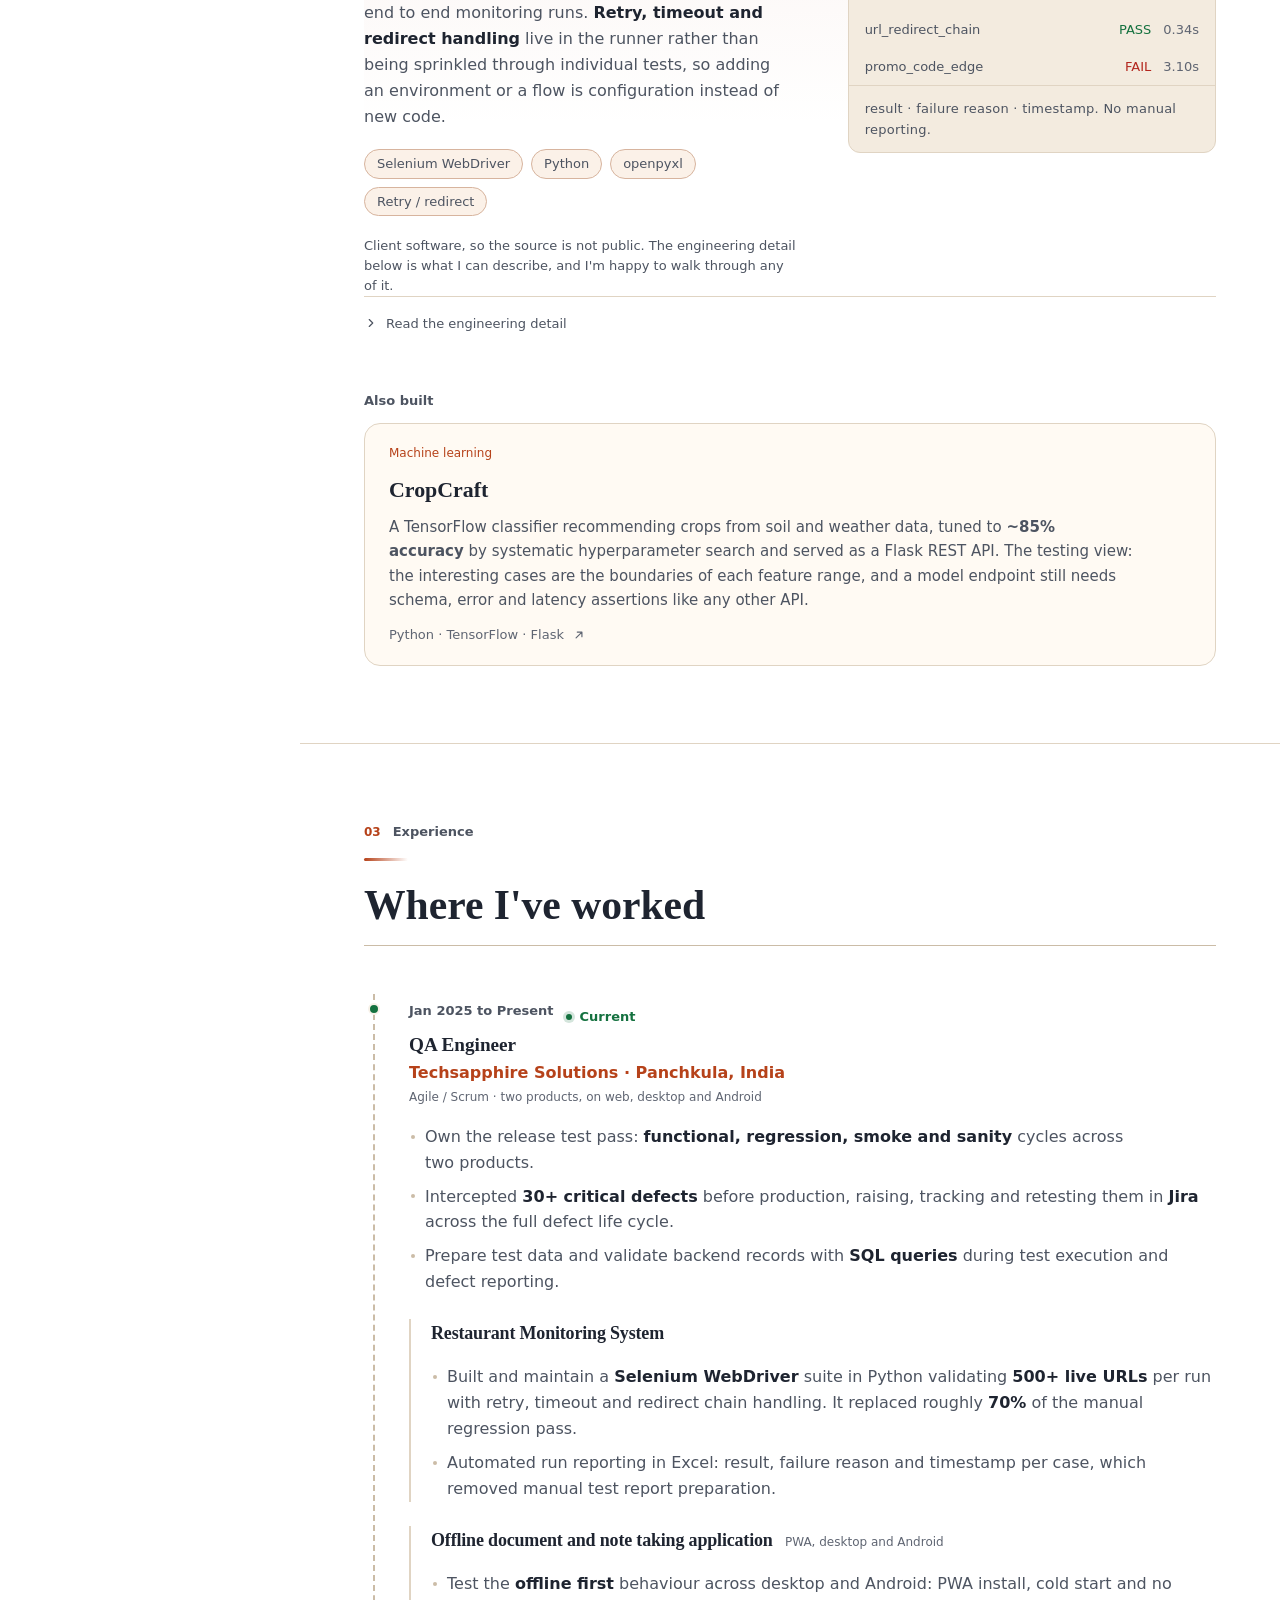
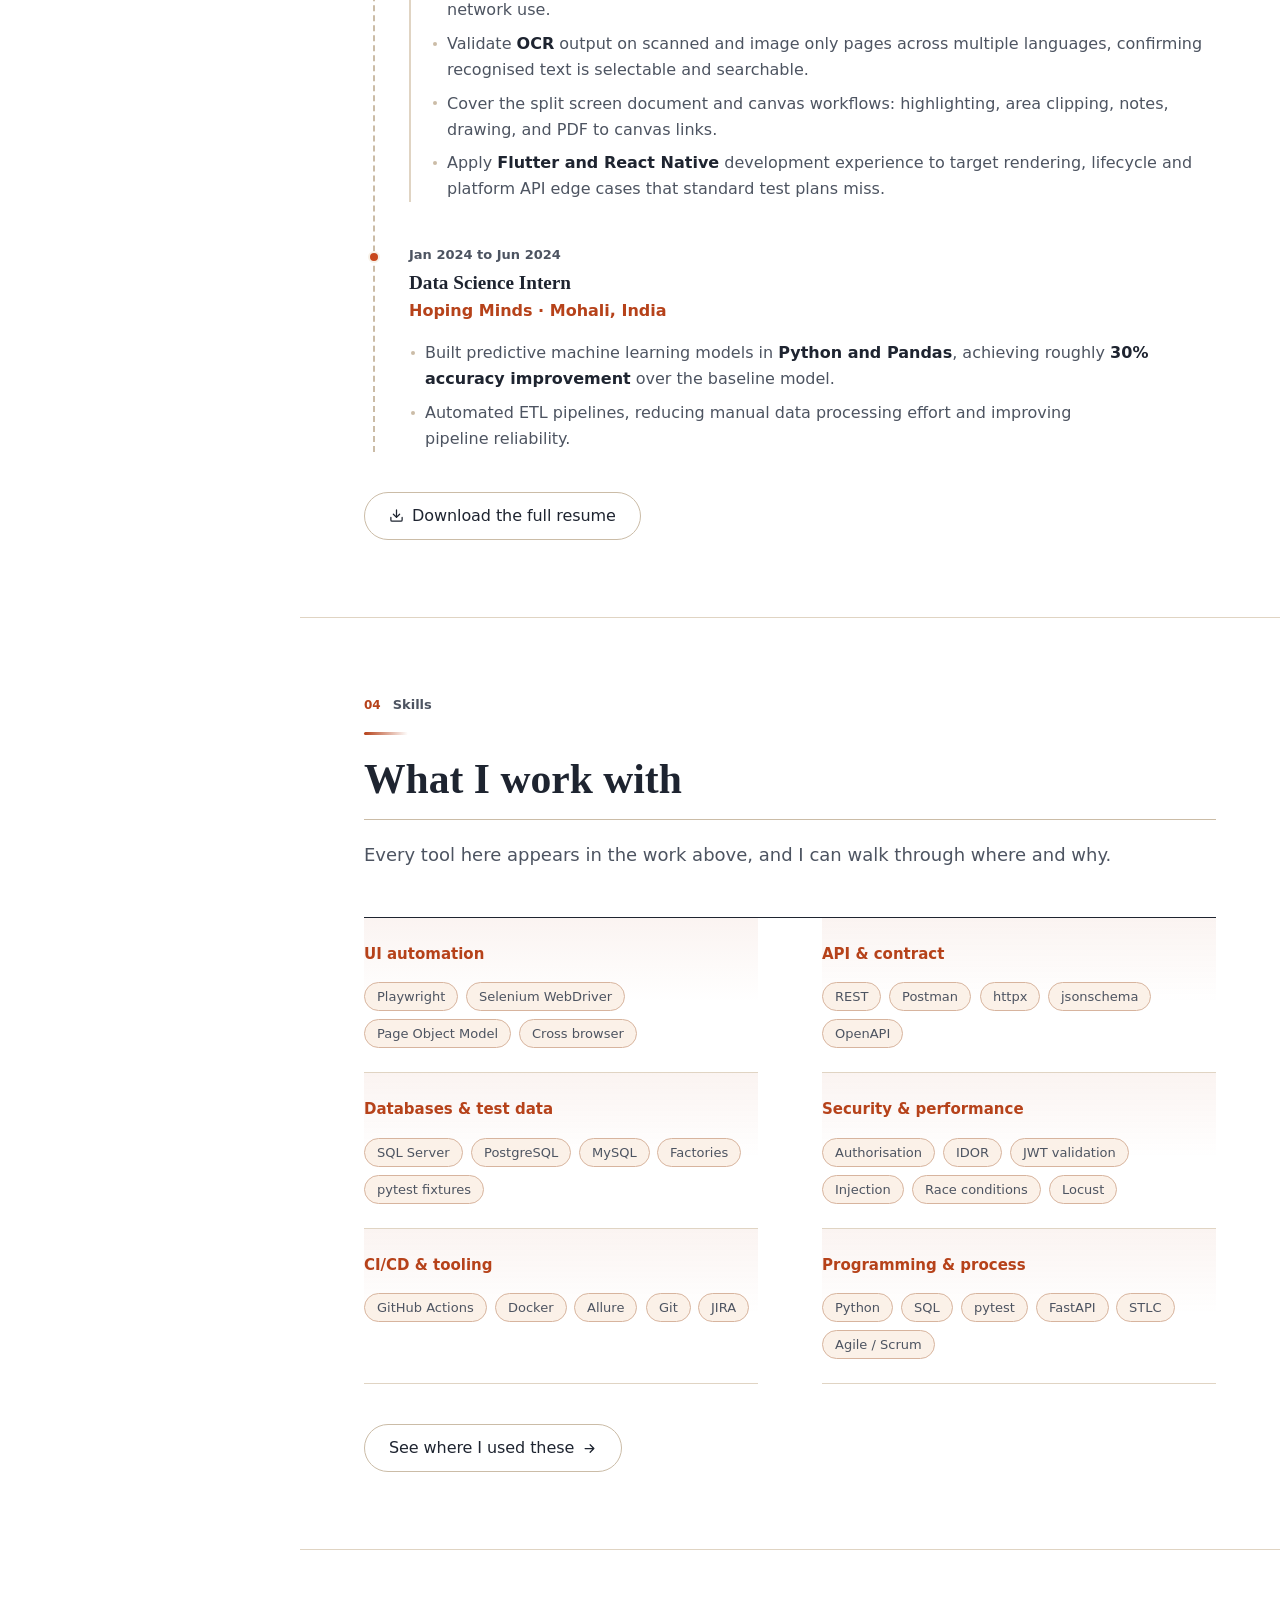
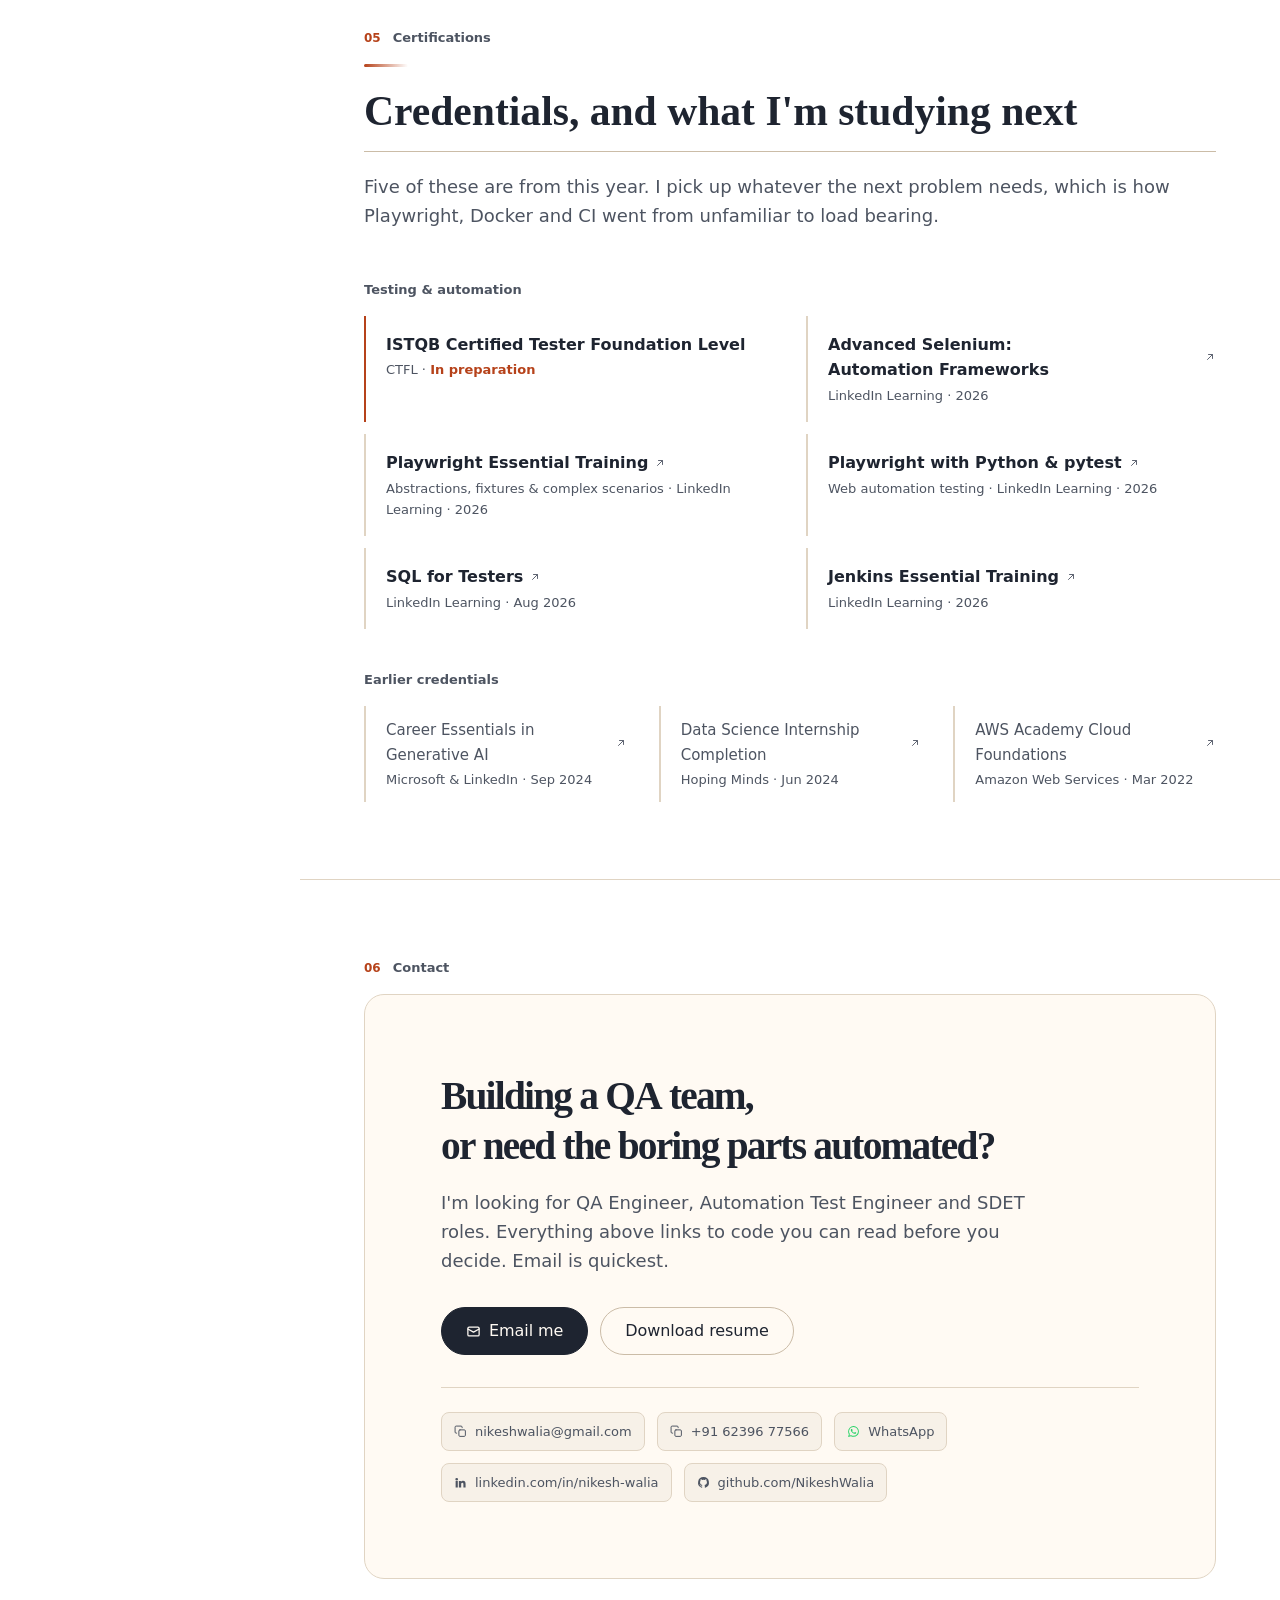
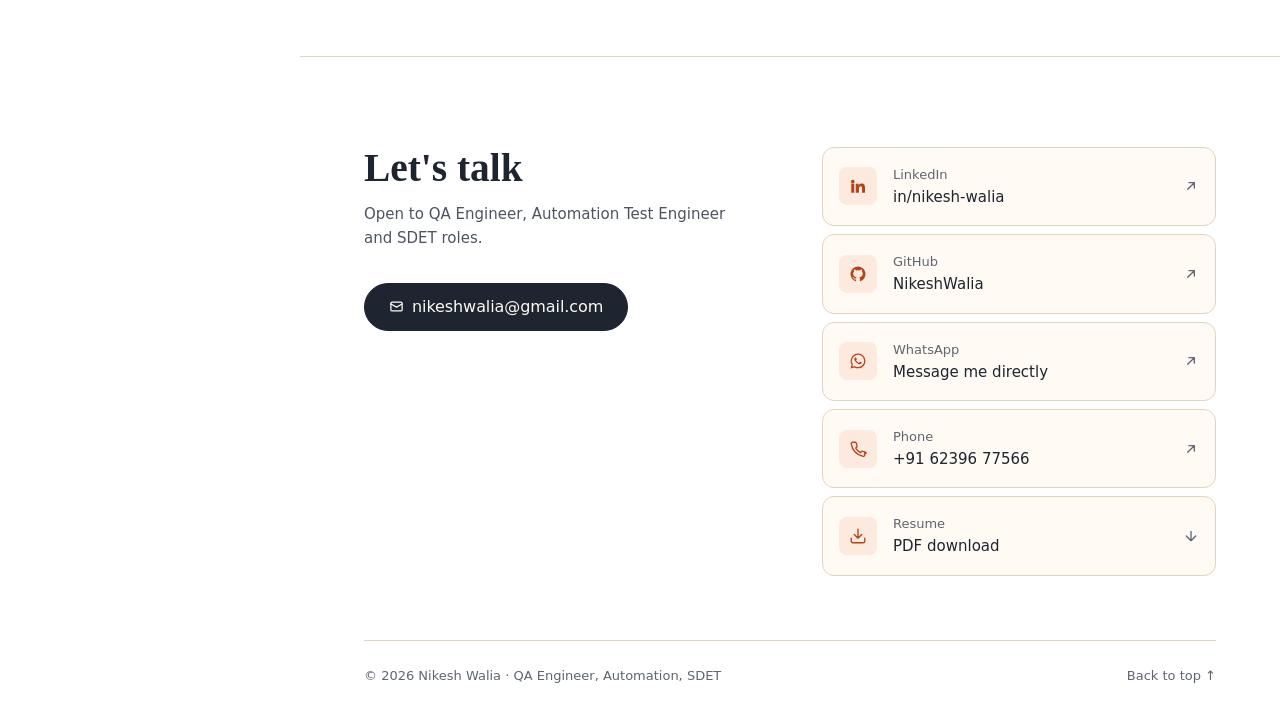
==== commit a7e2478f: "Add scroll motion, a readability pass, and four credential links Motion - Section headings and the n" ====
--- a/index.html
+++ b/index.html
@@ -132,6 +132,9 @@
       <a href="mailto:nikeshwalia@gmail.com?subject=QA%20role" aria-label="Email">
         <svg viewBox="0 0 24 24" fill="none" stroke="currentColor" stroke-width="1.9" stroke-linecap="round" stroke-linejoin="round" aria-hidden="true"><rect x="3" y="5" width="18" height="14" rx="2"/><path d="m3 8 9 5 9-5"/></svg>
       </a>
+      <a href="https://wa.me/916239677566?text=Hi%20Nikesh%2C%20I%20came%20across%20your%20portfolio%20and%20would%20like%20to%20talk%20to%20you%20about%20a%20QA%20opportunity." target="_blank" rel="noopener noreferrer" aria-label="WhatsApp">
+        <svg viewBox="0 0 24 24" fill="currentColor" aria-hidden="true"><path d="M12.04 2A9.9 9.9 0 0 0 2.13 11.9a9.8 9.8 0 0 0 1.35 4.95L2 22l5.3-1.39a9.9 9.9 0 0 0 4.74 1.2h.01a9.9 9.9 0 0 0 9.9-9.9A9.9 9.9 0 0 0 12.04 2zm0 18.05h-.01a8.2 8.2 0 0 1-4.19-1.15l-.3-.18-3.12.82.83-3.05-.2-.31a8.2 8.2 0 1 1 6.99 3.87zm4.5-6.15c-.25-.12-1.46-.72-1.69-.8-.22-.08-.39-.12-.55.12-.16.25-.63.8-.77.96-.14.17-.28.19-.53.06a6.7 6.7 0 0 1-1.97-1.22 7.4 7.4 0 0 1-1.37-1.7c-.14-.25-.01-.38.11-.5.11-.11.25-.29.37-.44.13-.14.17-.25.25-.41.09-.17.04-.31-.02-.44-.06-.12-.55-1.33-.76-1.82-.2-.48-.4-.41-.55-.42h-.47c-.16 0-.42.06-.64.31-.22.25-.84.82-.84 2s.86 2.32.98 2.48c.12.17 1.69 2.58 4.1 3.62.57.25 1.02.4 1.37.5.57.19 1.1.16 1.51.1.46-.07 1.46-.6 1.67-1.18.2-.58.2-1.07.15-1.18-.06-.1-.22-.17-.47-.29z"/></svg>
+      </a>
       <a href="tel:+916239677566" aria-label="Phone">
         <svg viewBox="0 0 24 24" fill="none" stroke="currentColor" stroke-width="1.9" stroke-linecap="round" stroke-linejoin="round" aria-hidden="true"><path d="M21 16.9v3a2 2 0 0 1-2.2 2A19.8 19.8 0 0 1 3 5.2 2 2 0 0 1 5 3h3a2 2 0 0 1 2 1.7c.1 1 .3 1.9.6 2.8a2 2 0 0 1-.4 2.1L9 10.8a16 16 0 0 0 6 6l1.2-1.2a2 2 0 0 1 2.1-.4c.9.3 1.8.5 2.8.6a2 2 0 0 1 1.7 2z"/></svg>
       </a>
@@ -183,7 +186,7 @@
   <div class="wrap hero-inner">
     <p class="eyebrow" data-reveal>QA Engineer <span>/</span> Automation <span>/</span> SDET</p>
 
-    <h1 class="hero-name" data-reveal>Nikesh Walia</h1>
+    <h1 class="hero-name" data-split>Nikesh Walia</h1>
 
     <!-- The rotating line is the one piece of motion on the page. It states
          what he builds, cycling through four things that are all true and all
@@ -228,7 +231,7 @@
      under the hero as a mono footnote. -->
 <section class="section section--tight" aria-label="Profile" data-sec="profile">
   <div class="wrap">
-    <div class="snapshot" data-reveal="in">
+    <div class="snapshot rvl" data-rvl-scope data-reveal="in">
       <h2 class="snapshot-h">Profile</h2>
       <dl class="snapshot-grid">
         <div><dt>Role</dt><dd>QA Engineer at <strong>Techsapphire Solutions</strong></dd></div>
@@ -263,37 +266,37 @@
      needs a box, and the numbers can be set at display scale. -->
 <section class="section section--tight" aria-label="Results" data-sec="impact">
   <div class="wrap">
-    <div class="figures" data-reveal-group>
-
-      <a class="figure" data-reveal href="#case-shopsphere">
+    <div class="figures" data-reveal-group data-rvl-scope>
+
+      <a class="figure rvl" data-reveal href="#case-shopsphere">
         <span class="figure-n"><span data-count="5">5</span></span>
         <span class="figure-k">Defects the suite found</span>
         <span class="figure-d">Real bugs in ShopSphere, including an <b>oversell race</b> that let two customers buy the same unit. Each is written up with its root cause and its fix.</span>
         <span class="figure-go">Read the defect log</span>
       </a>
 
-      <a class="figure" data-reveal href="#case-shopsphere">
+      <a class="figure rvl" data-reveal href="#case-shopsphere">
         <span class="figure-n"><span data-count="916">916</span></span>
         <span class="figure-k">Automated tests written</span>
         <span class="figure-d">Across <b>seven layers</b>: unit, API, database, contract, security, integration and browser.</span>
         <span class="figure-go">See the platform</span>
       </a>
 
-      <a class="figure" data-reveal href="#role-techsapphire">
+      <a class="figure rvl" data-reveal href="#role-techsapphire">
         <span class="figure-n"><span data-count="30">30</span><i>+</i></span>
         <span class="figure-k">Caught before release</span>
         <span class="figure-d">Critical defects intercepted at Techsapphire across <b>1.5+ years</b> of releases.</span>
         <span class="figure-go">See the role</span>
       </a>
 
-      <a class="figure" data-reveal href="#case-suite">
+      <a class="figure rvl" data-reveal href="#case-suite">
         <span class="figure-n"><i>~</i><span data-count="70">70</span><i>%</i></span>
         <span class="figure-k">Manual pass replaced</span>
         <span class="figure-d">Of a repeated regression cycle, absorbed by a suite that runs itself.</span>
         <span class="figure-go">How it works</span>
       </a>
 
-      <a class="figure" data-reveal href="#case-suite">
+      <a class="figure rvl" data-reveal href="#case-suite">
         <span class="figure-n"><span data-count="500">500</span><i>+</i></span>
         <span class="figure-k">Validated per run</span>
         <span class="figure-d">Live URLs, with <b>retry, timeout and redirect chain</b> handling in the runner.</span>
@@ -311,7 +314,7 @@
 
     <div>
       <div class="section-head" data-reveal-group>
-        <h2 class="h-section" data-reveal><span class="sr-only">Work: </span>Real testing problems, and what I decided</h2>
+        <h2 class="h-section" data-split data-reveal><span class="sr-only">Work: </span>Real testing problems, and what I decided</h2>
         <p class="h-sub" data-reveal>
           Two systems, with the code and the pipeline linked.
         </p>
@@ -682,7 +685,7 @@
 
     <div>
       <div class="section-head" data-reveal-group>
-        <h2 class="h-section" data-reveal><span class="sr-only">Experience: </span>Where I've worked</h2>
+        <h2 class="h-section" data-split data-reveal><span class="sr-only">Experience: </span>Where I've worked</h2>
       </div>
 
       <div class="roles" data-reveal-group>
@@ -752,14 +755,14 @@
   <div class="wrap">
     <div class="section-head" data-reveal-group>
       <div class="rail-label" data-reveal><span>04</span>Skills</div>
-      <h2 class="h-section" data-reveal><span class="sr-only">Skills: </span>What I work with</h2>
+      <h2 class="h-section" data-split data-reveal><span class="sr-only">Skills: </span>What I work with</h2>
       <p class="h-sub" data-reveal>
         Every tool here appears in the work above, and I can walk through where and why.
       </p>
     </div>
 
-    <div class="caps" data-reveal-group>
-      <div class="cap" id="cap-ui" data-reveal data-index-skill="UI automation" data-index-sub="Playwright, Selenium, Page Object Model, cross browser">
+    <div class="caps" data-reveal-group data-rvl-scope>
+      <div class="cap rvl" id="cap-ui" data-reveal data-index-skill="UI automation" data-index-sub="Playwright, Selenium, Page Object Model, cross browser">
         <h3>UI automation</h3>
         <div class="cap-list">
           <span class="chip">Playwright</span><span class="chip">Selenium WebDriver</span>
@@ -767,7 +770,7 @@
         </div>
       </div>
 
-      <div class="cap" id="cap-api" data-reveal data-index-skill="API and contract testing" data-index-sub="REST, Postman, httpx, jsonschema, OpenAPI">
+      <div class="cap rvl" id="cap-api" data-reveal data-index-skill="API and contract testing" data-index-sub="REST, Postman, httpx, jsonschema, OpenAPI">
         <h3>API &amp; contract</h3>
         <div class="cap-list">
           <span class="chip">REST</span><span class="chip">Postman</span>
@@ -775,7 +778,7 @@
         </div>
       </div>
 
-      <div class="cap" id="cap-db" data-reveal data-index-skill="Databases and test data" data-index-sub="SQL Server, PostgreSQL, MySQL, factories, fixtures">
+      <div class="cap rvl" id="cap-db" data-reveal data-index-skill="Databases and test data" data-index-sub="SQL Server, PostgreSQL, MySQL, factories, fixtures">
         <h3>Databases &amp; test data</h3>
         <div class="cap-list">
           <span class="chip">SQL Server</span><span class="chip">PostgreSQL</span><span class="chip">MySQL</span>
@@ -783,7 +786,7 @@
         </div>
       </div>
 
-      <div class="cap" id="cap-sec" data-reveal data-index-skill="Security and performance testing" data-index-sub="Authorisation, IDOR, JWT, injection, race conditions, Locust">
+      <div class="cap rvl" id="cap-sec" data-reveal data-index-skill="Security and performance testing" data-index-sub="Authorisation, IDOR, JWT, injection, race conditions, Locust">
         <h3>Security &amp; performance</h3>
         <div class="cap-list">
           <span class="chip">Authorisation</span><span class="chip">IDOR</span><span class="chip">JWT validation</span>
@@ -791,7 +794,7 @@
         </div>
       </div>
 
-      <div class="cap" id="cap-cicd" data-reveal data-index-skill="CI/CD and tooling" data-index-sub="GitHub Actions, Docker, Allure, Git, JIRA">
+      <div class="cap rvl" id="cap-cicd" data-reveal data-index-skill="CI/CD and tooling" data-index-sub="GitHub Actions, Docker, Allure, Git, JIRA">
         <h3>CI/CD &amp; tooling</h3>
         <div class="cap-list">
           <span class="chip">GitHub Actions</span><span class="chip">Docker</span>
@@ -799,7 +802,7 @@
         </div>
       </div>
 
-      <div class="cap" id="cap-prog" data-reveal data-index-skill="Programming and process" data-index-sub="Python, SQL, pytest, FastAPI, STLC, Agile">
+      <div class="cap rvl" id="cap-prog" data-reveal data-index-skill="Programming and process" data-index-sub="Python, SQL, pytest, FastAPI, STLC, Agile">
         <h3>Programming &amp; process</h3>
         <div class="cap-list">
           <span class="chip">Python</span><span class="chip">SQL</span><span class="chip">pytest</span>
@@ -821,9 +824,9 @@
 
     <div>
       <div class="section-head" data-reveal-group>
-        <h2 class="h-section" data-reveal><span class="sr-only">Certifications: </span>Credentials, and what I'm studying next</h2>
+        <h2 class="h-section" data-split data-reveal><span class="sr-only">Certifications: </span>Credentials, and what I'm studying next</h2>
         <p class="h-sub" data-reveal>
-          Four of these are from this year. I pick up whatever the next problem needs,
+          Five of these are from this year. I pick up whatever the next problem needs,
           which is how Playwright, Docker and CI went from unfamiliar to load bearing.
         </p>
       </div>
@@ -857,6 +860,12 @@
             </a>
           </li>
           <li class="cert" data-reveal>
+            <a class="cert-link" href="https://www.linkedin.com/learning/certificates/c9afcc21e5d18cb98ed3350aec289a32106e448a16c4902f93a4aae2c4eca3ce" target="_blank" rel="noopener noreferrer">
+              <span class="cert-name">SQL for Testers<svg class="cert-ext" viewBox="0 0 24 24" fill="none" stroke="currentColor" stroke-width="2" stroke-linecap="round" stroke-linejoin="round" aria-hidden="true"><path d="M7 17 17 7M9 7h8v8"/></svg></span>
+              <span class="cert-meta">LinkedIn Learning &#183; Aug 2026</span>
+            </a>
+          </li>
+          <li class="cert" data-reveal>
             <a class="cert-link" href="https://www.linkedin.com/learning/certificates/e9f2bc500a1aeefaa3a784fb63ed0a71fb2b5f4a47af7ad53379296dba21830d" target="_blank" rel="noopener noreferrer">
               <span class="cert-name">Jenkins Essential Training<svg class="cert-ext" viewBox="0 0 24 24" fill="none" stroke="currentColor" stroke-width="2" stroke-linecap="round" stroke-linejoin="round" aria-hidden="true"><path d="M7 17 17 7M9 7h8v8"/></svg></span>
               <span class="cert-meta">LinkedIn Learning &#183; 2026</span>
@@ -875,12 +884,16 @@
             </a>
           </li>
           <li class="cert" data-reveal>
-            <span class="cert-name">Data Science Internship Completion</span>
-            <span class="cert-meta">Hoping Minds &#183; Jun 2024</span>
+            <a class="cert-link" href="https://drive.google.com/file/d/1kY0xYjcdIaeQgrQkpVHiuh2Tw-29r4Gp/view" target="_blank" rel="noopener noreferrer">
+              <span class="cert-name">Data Science Internship Completion<svg class="cert-ext" viewBox="0 0 24 24" fill="none" stroke="currentColor" stroke-width="2" stroke-linecap="round" stroke-linejoin="round" aria-hidden="true"><path d="M7 17 17 7M9 7h8v8"/></svg></span>
+              <span class="cert-meta">Hoping Minds &#183; Jun 2024</span>
+            </a>
           </li>
           <li class="cert" data-reveal>
-            <span class="cert-name">Cloud Foundations &amp; Cloud Security</span>
-            <span class="cert-meta">AWS Academy &#183; 2022</span>
+            <a class="cert-link" href="https://www.credly.com/badges/875d2248-049f-45dc-85e7-63b6101ce3c9/public_url" target="_blank" rel="noopener noreferrer">
+              <span class="cert-name">AWS Academy Cloud Foundations<svg class="cert-ext" viewBox="0 0 24 24" fill="none" stroke="currentColor" stroke-width="2" stroke-linecap="round" stroke-linejoin="round" aria-hidden="true"><path d="M7 17 17 7M9 7h8v8"/></svg></span>
+              <span class="cert-meta">Amazon Web Services &#183; Mar 2022</span>
+            </a>
           </li>
         </ul>
       </div>
@@ -893,7 +906,7 @@
   <div class="wrap rail">
     <div class="rail-label"><span>06</span>Contact</div>
     <div class="cta rvl" data-rvl-scope data-reveal-group>
-      <h2 data-reveal><span class="sr-only">Contact: </span>Building a QA team,<br>or need the boring parts automated?</h2>
+      <h2 data-split data-reveal><span class="sr-only">Contact: </span>Building a QA team,<br>or need the boring parts automated?</h2>
       <p data-reveal>
         I'm looking for QA Engineer, Automation Test Engineer and SDET roles. Everything above
         links to code you can read before you decide. Email is quickest.
@@ -916,6 +929,10 @@
           <svg viewBox="0 0 24 24" fill="none" stroke="currentColor" stroke-width="1.8" stroke-linecap="round" stroke-linejoin="round" aria-hidden="true"><rect x="9" y="9" width="12" height="12" rx="2"/><path d="M5 15H4a2 2 0 0 1-2-2V4a2 2 0 0 1 2-2h9a2 2 0 0 1 2 2v1"/></svg>
           +91 62396 77566
         </button>
+        <a class="channel channel--wa" href="https://wa.me/916239677566?text=Hi%20Nikesh%2C%20I%20came%20across%20your%20portfolio%20and%20would%20like%20to%20talk%20to%20you%20about%20a%20QA%20opportunity." target="_blank" rel="noopener noreferrer">
+          <svg viewBox="0 0 24 24" fill="currentColor" aria-hidden="true"><path d="M12.04 2A9.9 9.9 0 0 0 2.13 11.9a9.8 9.8 0 0 0 1.35 4.95L2 22l5.3-1.39a9.9 9.9 0 0 0 4.74 1.2h.01a9.9 9.9 0 0 0 9.9-9.9A9.9 9.9 0 0 0 12.04 2zm0 18.05h-.01a8.2 8.2 0 0 1-4.19-1.15l-.3-.18-3.12.82.83-3.05-.2-.31a8.2 8.2 0 1 1 6.99 3.87zm4.5-6.15c-.25-.12-1.46-.72-1.69-.8-.22-.08-.39-.12-.55.12-.16.25-.63.8-.77.96-.14.17-.28.19-.53.06a6.7 6.7 0 0 1-1.97-1.22 7.4 7.4 0 0 1-1.37-1.7c-.14-.25-.01-.38.11-.5.11-.11.25-.29.37-.44.13-.14.17-.25.25-.41.09-.17.04-.31-.02-.44-.06-.12-.55-1.33-.76-1.82-.2-.48-.4-.41-.55-.42h-.47c-.16 0-.42.06-.64.31-.22.25-.84.82-.84 2s.86 2.32.98 2.48c.12.17 1.69 2.58 4.1 3.62.57.25 1.02.4 1.37.5.57.19 1.1.16 1.51.1.46-.07 1.46-.6 1.67-1.18.2-.58.2-1.07.15-1.18-.06-.1-.22-.17-.47-.29z"/></svg>
+          WhatsApp
+        </a>
         <a class="channel" href="https://www.linkedin.com/in/nikesh-walia/" target="_blank" rel="noopener noreferrer">
           <svg viewBox="0 0 24 24" fill="currentColor" aria-hidden="true"><path d="M4.98 3.5a2.5 2.5 0 1 1 0 5 2.5 2.5 0 0 1 0-5zM3 9h4v12H3zM9 9h3.8v1.7h.05a4.2 4.2 0 0 1 3.75-2c4 0 4.75 2.6 4.75 6V21h-4v-5.6c0-1.35-.03-3.1-1.9-3.1-1.9 0-2.2 1.48-2.2 3v5.7H9z"/></svg>
           linkedin.com/in/nikesh-walia
@@ -968,6 +985,15 @@
           <svg class="social-go" viewBox="0 0 24 24" fill="none" stroke="currentColor" stroke-width="2" stroke-linecap="round" stroke-linejoin="round" aria-hidden="true"><path d="M7 17 17 7M9 7h8v8"/></svg>
         </a>
 
+        <a class="social" href="https://wa.me/916239677566?text=Hi%20Nikesh%2C%20I%20came%20across%20your%20portfolio%20and%20would%20like%20to%20talk%20to%20you%20about%20a%20QA%20opportunity." target="_blank" rel="noopener noreferrer">
+          <span class="social-ico" aria-hidden="true"><svg viewBox="0 0 24 24" fill="currentColor" aria-hidden="true"><path d="M12.04 2A9.9 9.9 0 0 0 2.13 11.9a9.8 9.8 0 0 0 1.35 4.95L2 22l5.3-1.39a9.9 9.9 0 0 0 4.74 1.2h.01a9.9 9.9 0 0 0 9.9-9.9A9.9 9.9 0 0 0 12.04 2zm0 18.05h-.01a8.2 8.2 0 0 1-4.19-1.15l-.3-.18-3.12.82.83-3.05-.2-.31a8.2 8.2 0 1 1 6.99 3.87zm4.5-6.15c-.25-.12-1.46-.72-1.69-.8-.22-.08-.39-.12-.55.12-.16.25-.63.8-.77.96-.14.17-.28.19-.53.06a6.7 6.7 0 0 1-1.97-1.22 7.4 7.4 0 0 1-1.37-1.7c-.14-.25-.01-.38.11-.5.11-.11.25-.29.37-.44.13-.14.17-.25.25-.41.09-.17.04-.31-.02-.44-.06-.12-.55-1.33-.76-1.82-.2-.48-.4-.41-.55-.42h-.47c-.16 0-.42.06-.64.31-.22.25-.84.82-.84 2s.86 2.32.98 2.48c.12.17 1.69 2.58 4.1 3.62.57.25 1.02.4 1.37.5.57.19 1.1.16 1.51.1.46-.07 1.46-.6 1.67-1.18.2-.58.2-1.07.15-1.18-.06-.1-.22-.17-.47-.29z"/></svg></span>
+          <span class="social-body">
+            <span class="social-k">WhatsApp</span>
+            <span class="social-v">Message me directly</span>
+          </span>
+          <svg class="social-go" viewBox="0 0 24 24" fill="none" stroke="currentColor" stroke-width="2" stroke-linecap="round" stroke-linejoin="round" aria-hidden="true"><path d="M7 17 17 7M9 7h8v8"/></svg>
+        </a>
+
         <a class="social" href="tel:+916239677566">
           <span class="social-ico" aria-hidden="true">
             <svg viewBox="0 0 24 24" fill="none" stroke="currentColor" stroke-width="1.8" stroke-linecap="round" stroke-linejoin="round"><path d="M21 16.9v3a2 2 0 0 1-2.2 2A19.8 19.8 0 0 1 3 5.2 2 2 0 0 1 5 3h3a2 2 0 0 1 2 1.7c.1 1 .3 1.9.6 2.8a2 2 0 0 1-.4 2.1L9 10.8a16 16 0 0 0 6 6l1.2-1.2a2 2 0 0 1 2.1-.4c.9.3 1.8.5 2.8.6a2 2 0 0 1 1.7 2z"/></svg>
--- a/css/app.css
+++ b/css/app.css
@@ -663,7 +663,6 @@
   padding: var(--s-3) var(--s-4);
   border-bottom: 1px solid var(--line);
   background: var(--bg-code);
-  font-family: var(--font-mono);
   font-size: var(--t-mono);
   color: var(--text-2);
 }
@@ -689,7 +688,6 @@
 .runtable {
   width: 100%;
   border-collapse: collapse;
-  font-family: var(--font-mono);
   font-size: var(--t-mono);
 }
 .runtable th, .runtable td { padding: 9px var(--s-4); text-align: right; }
@@ -738,7 +736,6 @@
   padding: var(--s-3) var(--s-4);
   border-top: 1px solid var(--line);
   background: var(--bg-code);
-  font-family: var(--font-mono);
   font-size: var(--t-mono);
   color: var(--text-3);
 }
@@ -851,7 +848,7 @@
 .artifact--layers { display: block; }
 .lyr {
   display: grid;
-  grid-template-columns: 84px minmax(0, 1fr) 34px;
+  grid-template-columns: 96px minmax(0, 1fr) 44px;
   align-items: center;
   gap: var(--s-2);
   padding: 4px 0;
@@ -1277,7 +1274,6 @@
   border: 1px solid var(--line);
   border-radius: var(--r-md);
   background: var(--bg-code);
-  font-family: var(--font-mono);
   font-size: var(--t-mono);
   overflow: hidden;
 }
@@ -1875,7 +1871,7 @@
   .defect { padding-inline: var(--s-4); }
   .also-card { padding-inline: var(--s-5); }
   /* 72px of fixed label column is too much of a 320px screen. */
-  .lyr { grid-template-columns: 76px minmax(0, 1fr) 30px; }
+  .lyr { grid-template-columns: 88px minmax(0, 1fr) 40px; }
   .role-prod { padding-left: var(--s-4); }
 }
 
@@ -2840,3 +2836,190 @@
   .btn:hover, .figure:hover, .also-card:hover, .cert-link:hover,
   .case-links > a:hover, .side-social a:hover, .to-top:hover { transform: none; }
 }
+
+
+/* ==========================================================================
+   MOTION SYSTEM
+   ========================================================================== */
+
+/* --- Headings arrive a word at a time ---------------------------------- */
+[data-split] .w {
+  display: inline-block;
+  opacity: 0;
+  transform: translateY(0.5em);
+  transition: opacity 620ms var(--e-out), transform 620ms var(--e-out);
+  transition-delay: calc(var(--w-i, 0) * 55ms);
+}
+[data-shown='true'][data-split] .w,
+[data-split].hero-name .w { opacity: 1; transform: none; }
+/* The hero name is above the fold, so it plays on load rather than on scroll. */
+.hero-name .w { animation: word-in 700ms var(--e-out) both; animation-delay: calc(var(--w-i, 0) * 70ms + 120ms); }
+@keyframes word-in { from { opacity: 0; transform: translateY(0.5em); } to { opacity: 1; transform: none; } }
+
+/* --- Cursor-tracked highlight on cards ---------------------------------
+   initRevealGlow writes --rvl-x / --rvl-y per card on a rAF, so the card
+   knows where the pointer is relative to itself. A pointer-reactive surface
+   is the difference between a page you look at and one you touch. */
+.rvl { position: relative; isolation: isolate; }
+.rvl::before {
+  content: '';
+  position: absolute; inset: 0;
+  z-index: -1;
+  border-radius: inherit;
+  opacity: 0;
+  background: radial-gradient(220px circle at var(--rvl-x, 50%) var(--rvl-y, 50%),
+              color-mix(in srgb, var(--accent) 14%, transparent), transparent 70%);
+  transition: opacity var(--d-base) var(--e-inout);
+}
+.rvl:hover::before { opacity: 1; }
+
+/* --- Sequenced rows ----------------------------------------------------- */
+/* Chips, table rows and artifact lines land one after another instead of the
+   whole block appearing at once. */
+[data-shown='true'] .cap-list .chip { animation: pop-in 420ms var(--e-out) both; }
+.cap-list .chip:nth-child(1) { animation-delay: 60ms; }
+.cap-list .chip:nth-child(2) { animation-delay: 110ms; }
+.cap-list .chip:nth-child(3) { animation-delay: 160ms; }
+.cap-list .chip:nth-child(4) { animation-delay: 210ms; }
+.cap-list .chip:nth-child(5) { animation-delay: 260ms; }
+.cap-list .chip:nth-child(6) { animation-delay: 310ms; }
+@keyframes pop-in { from { opacity: 0; transform: translateY(8px) scale(.96); } to { opacity: 1; transform: none; } }
+
+[data-shown='true'] .artifact-row { animation: row-in 480ms var(--e-out) both; }
+.artifact-row:nth-child(2) { animation-delay: 120ms; }
+.artifact-row:nth-child(3) { animation-delay: 200ms; }
+.artifact-row:nth-child(4) { animation-delay: 280ms; }
+.artifact-row:nth-child(5) { animation-delay: 360ms; }
+@keyframes row-in { from { opacity: 0; transform: translateX(-10px); } to { opacity: 1; transform: none; } }
+
+[data-shown='true'] .lyr { animation: row-in 460ms var(--e-out) both; }
+.lyr:nth-child(2) { animation-delay: 80ms; }
+.lyr:nth-child(3) { animation-delay: 140ms; }
+.lyr:nth-child(4) { animation-delay: 200ms; }
+.lyr:nth-child(5) { animation-delay: 260ms; }
+.lyr:nth-child(6) { animation-delay: 320ms; }
+.lyr:nth-child(7) { animation-delay: 380ms; }
+.lyr:nth-child(8) { animation-delay: 440ms; }
+
+/* --- The section number rides along with its section -------------------- */
+.section-head .rail-label {
+  position: sticky;
+  top: calc(var(--s-6));
+  z-index: 3;
+}
+
+/* --- Everything above is decoration; none of it runs for someone who has
+       asked the OS for less motion. ------------------------------------- */
+@media (prefers-reduced-motion: reduce) {
+  [data-split] .w,
+  .hero-name .w { opacity: 1; transform: none; animation: none; }
+  [data-shown='true'] .cap-list .chip,
+  [data-shown='true'] .artifact-row,
+  [data-shown='true'] .lyr { animation: none; opacity: 1; transform: none; }
+  .rvl::before { display: none; }
+  .section-head .rail-label { position: static; }
+}
+
+/* Hero drift, driven by the custom properties initHeroParallax writes. */
+.hero-inner {
+  transform: translate3d(0, var(--hero-shift, 0), 0);
+  opacity: var(--hero-fade, 1);
+  will-change: transform, opacity;
+}
+@media (prefers-reduced-motion: reduce) {
+  .hero-inner { transform: none; opacity: 1; will-change: auto; }
+}
+
+
+/* ==========================================================================
+   READABILITY PASS
+   Measured against the reference: it sets card content in full ink (#1e2430)
+   and reserves the muted grey for section subtitles. This page had it the
+   other way round: 101 muted uses against 50 ink, and 51 elements at 12-13px.
+   Small grey text on cream is the "dull and hard to read" problem.
+   ========================================================================== */
+
+/* --- Profile card. Hers: a real 28px serif heading, bold ink labels, ink
+       values. Mine was a 12px grey label and grey values. ----------------- */
+.snapshot-h {
+  font-family: var(--font-display);
+  font-size: 1.6rem;
+  font-weight: 700;
+  letter-spacing: normal;
+  text-transform: none;
+  color: var(--text);
+  padding-bottom: var(--s-5);
+  margin-bottom: var(--s-5);
+}
+.snapshot-grid > div { padding-bottom: var(--s-5); }
+.snapshot-grid dt {
+  font-size: var(--t-sm);
+  font-weight: 700;
+  letter-spacing: normal;
+  text-transform: none;
+  color: var(--text);
+}
+.snapshot-grid dd { font-size: var(--t-sm); color: var(--text); }
+.snapshot-grid dd strong { font-weight: 700; }
+
+/* --- Small labels across the page. 12px grey was unreadable; these carry
+       real information (section numbers, dates, group names). ------------ */
+.rail-label, .cert-tier-h, .also-h, .figure-k, .case-idx, .role-when,
+.flow-cap, .artifact-head, .cap h3, .eyebrow {
+  font-size: var(--t-xs);
+  color: var(--text-2);
+}
+.cap h3 { font-size: var(--t-sm); font-weight: 700; color: var(--text); }
+.figure-k { font-weight: 700; color: var(--text); }
+.rail-label span { color: var(--accent-text); font-weight: 700; }
+.role-when { font-weight: 700; color: var(--text-2); }
+.cert-tier-h, .also-h { font-weight: 700; color: var(--text-2); }
+
+/* --- Body copy that carries the argument goes to ink, not grey. --------- */
+.figure-d, .cert-meta, .case-links-note, .runpanel-note, .flow-note,
+.defect p, .case-block li, .role ul li { color: var(--text-2); }
+.figure-d b, .defect b { color: var(--text); }
+.cert-name { color: var(--text); font-weight: 700; }
+.cert-meta { font-size: var(--t-xs); }
+
+/* --- Emphasis. The user asked for the important things to stand out, so
+       every <strong> in running text is ink at 700 rather than inheriting
+       the muted colour of its paragraph. --------------------------------- */
+.case-block li strong, .role ul li strong, .figure-d strong,
+.hero-lede strong, .defect p strong, .snapshot-grid dd strong,
+.case-sum strong, .cap-evidence strong {
+  color: var(--text);
+  font-weight: 700;
+}
+
+/* --- The smallest type on the page moves off 12px. --------------------- */
+.artifact, .lyr, .runtable, .runpanel-head, .runpanel-foot, .runpanel-note,
+.social-k, .footer-base, .side-role, .side-avail {
+  font-size: var(--t-xs);
+}
+
+
+/* --------------------------------------------------------------------------
+   Panels and tables read in the page sans, not a terminal face. Numbers keep
+   tabular figures so columns still line up.
+   -------------------------------------------------------------------------- */
+.runpanel-head, .runpanel-foot, .runpanel-note, .runtable,
+.artifact, .artifact-head, .a-name, .a-val, .a-ms, .artifact-foot,
+.lyr, .lyr-n, .lyr-v, .flow-cap, .flow-node {
+  font-family: var(--font-sans);
+}
+.runtable td, .runtable tfoot th, .lyr-v, .a-ms, .a-val, .artifact-head span {
+  font-variant-numeric: tabular-nums;
+}
+.lyr-n { font-size: var(--t-xs); color: var(--text-2); }
+.lyr-v { font-size: var(--t-xs); font-weight: 700; color: var(--text); }
+.artifact-head { font-size: var(--t-xs); font-weight: 700; color: var(--text); }
+.a-name { font-size: var(--t-xs); color: var(--text-2); }
+.a-val, .a-ms { font-size: var(--t-xs); }
+.artifact-foot { font-size: var(--t-xs); color: var(--text-2); }
+.runpanel-head, .runpanel-foot { font-size: var(--t-xs); }
+
+/* WhatsApp keeps its own green so it is recognisable at a glance, which is
+   the entire point of putting a branded channel on the page. */
+.channel--wa svg { color: #25d366; }
+.side-social a[aria-label='WhatsApp']:hover { background: #25d366; color: #fff; }
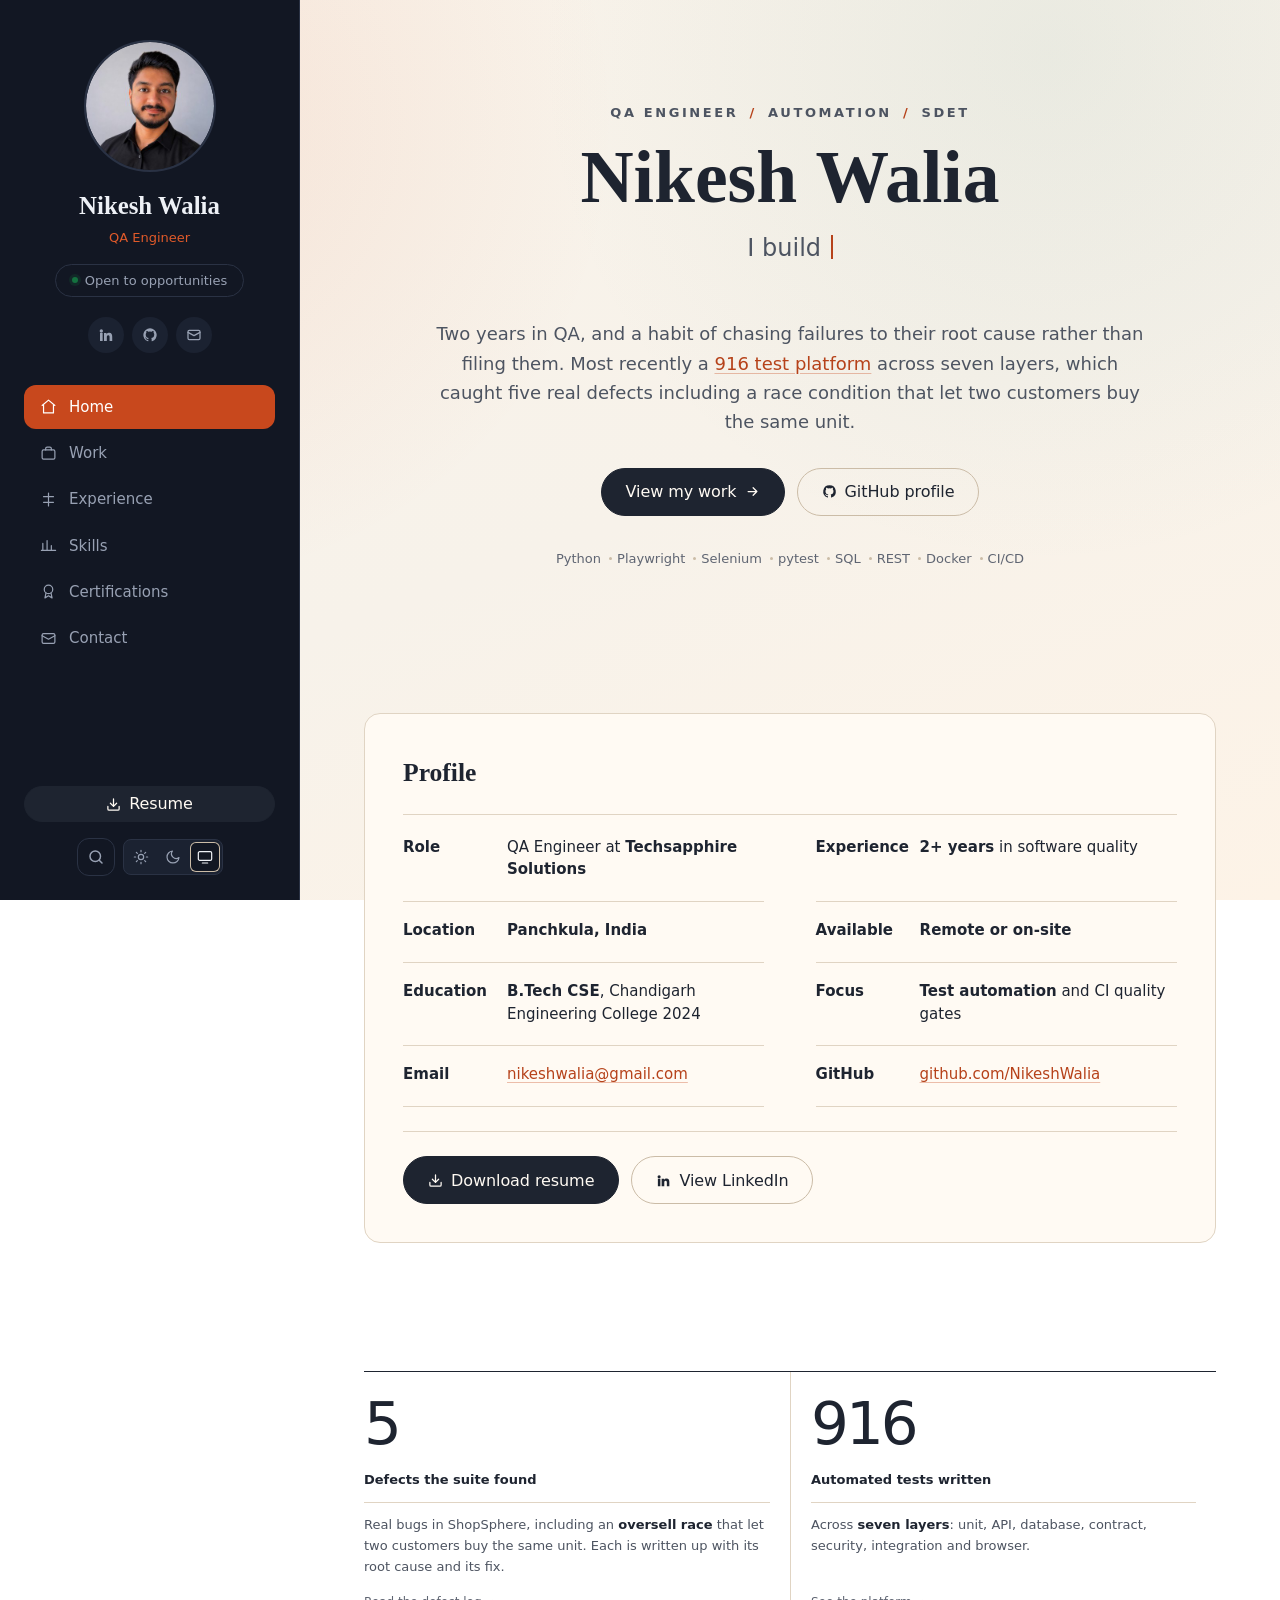
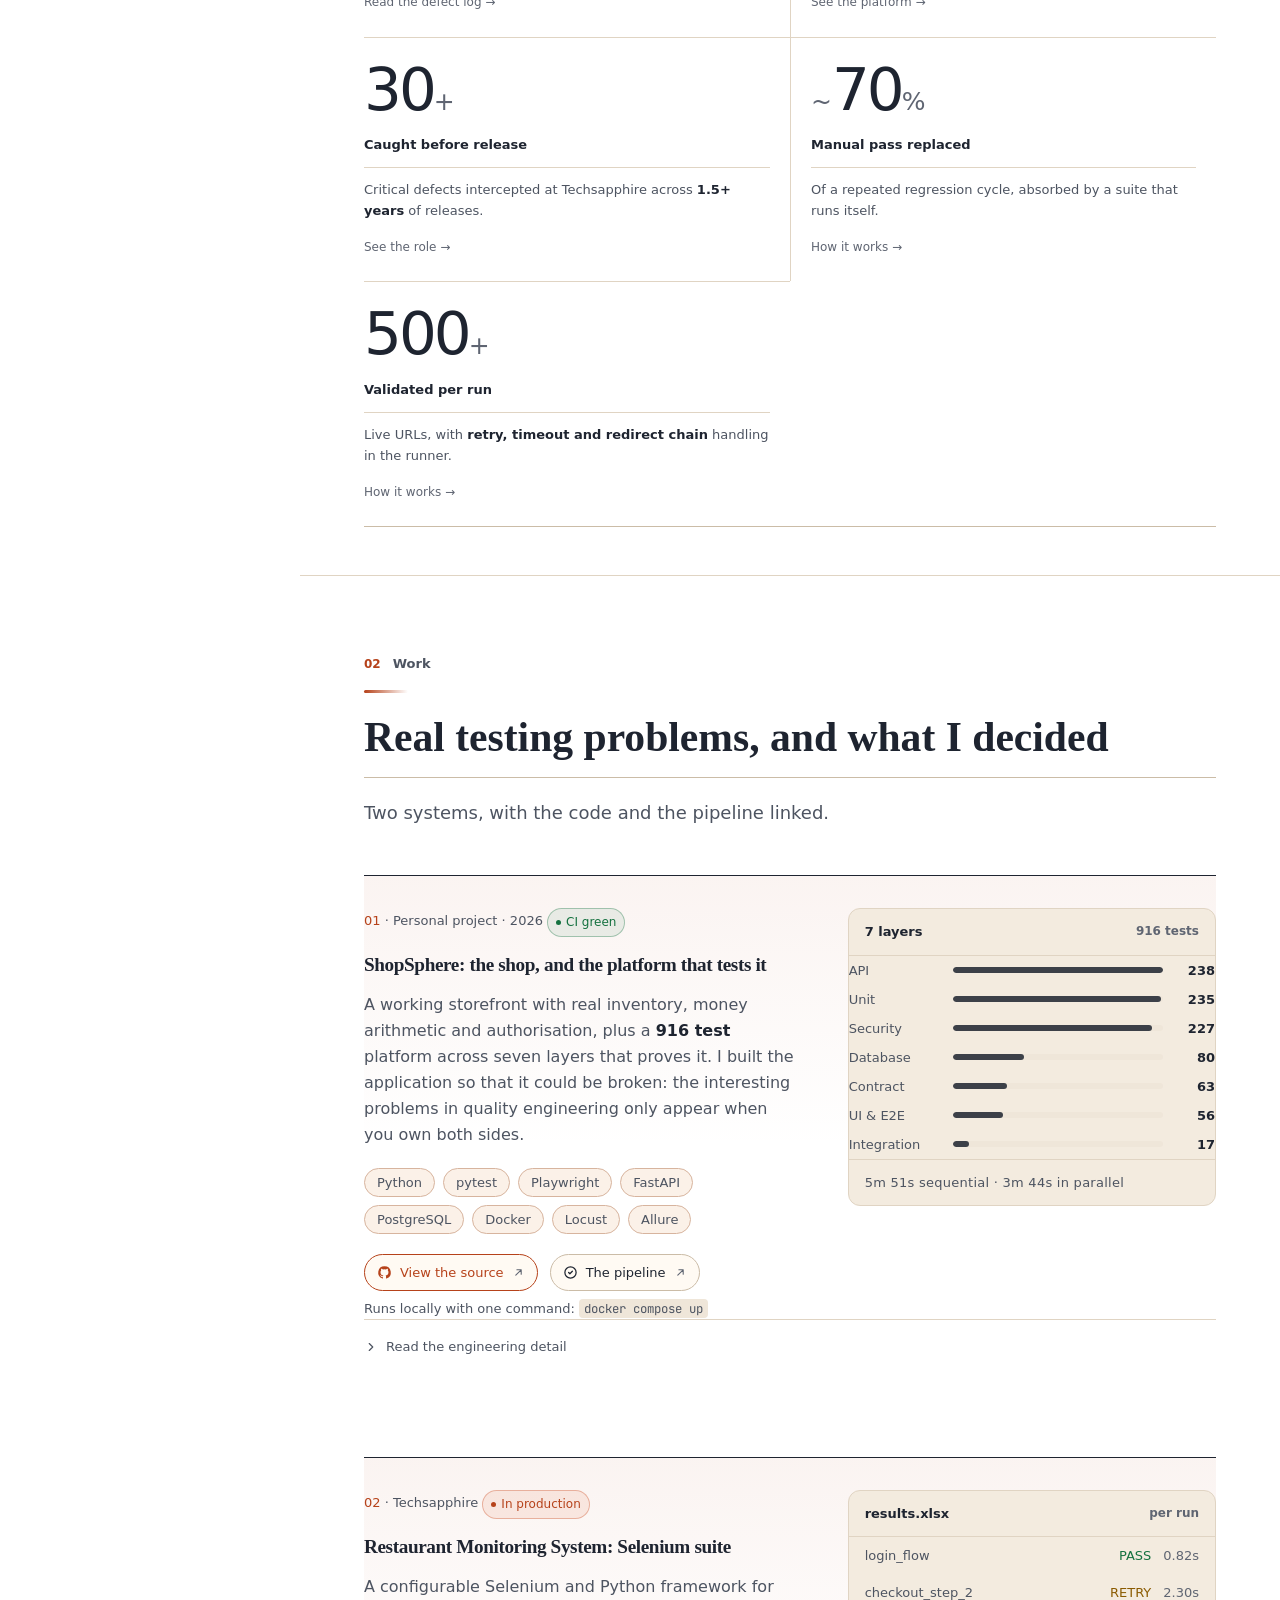
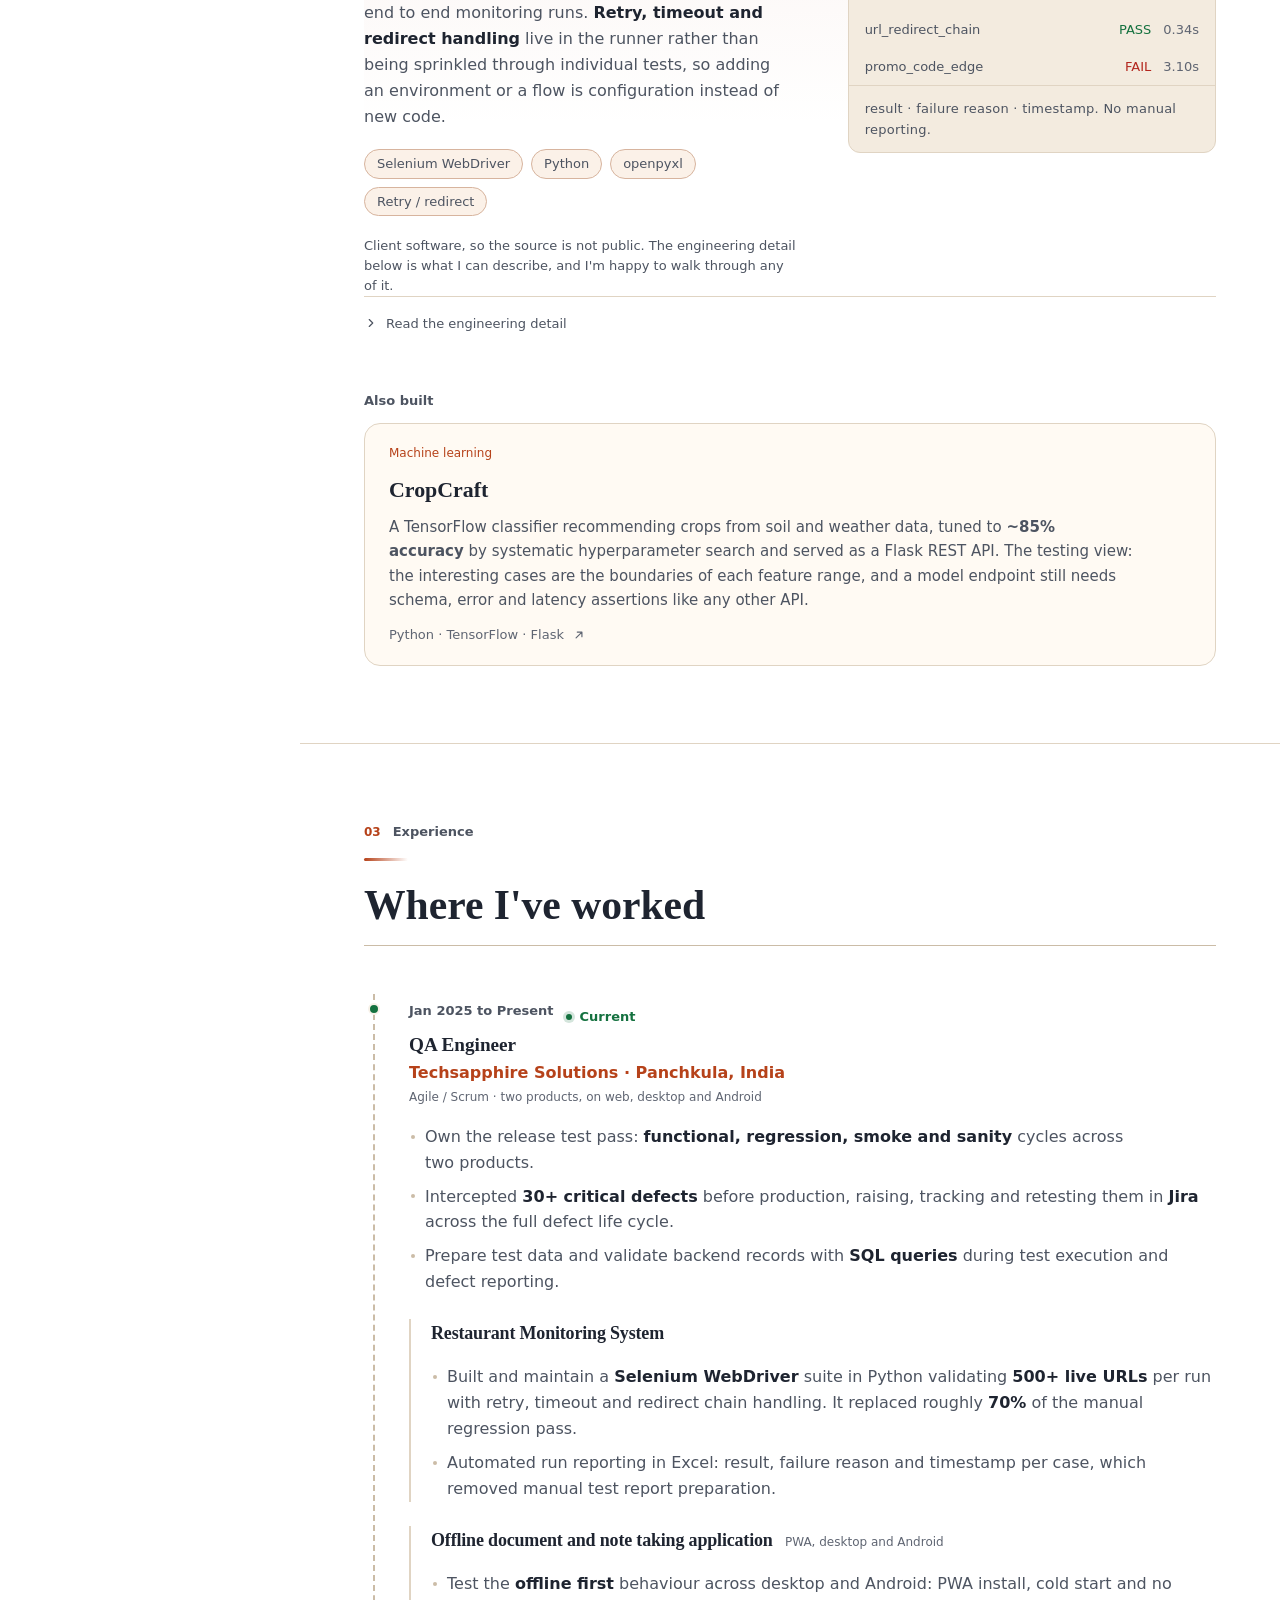
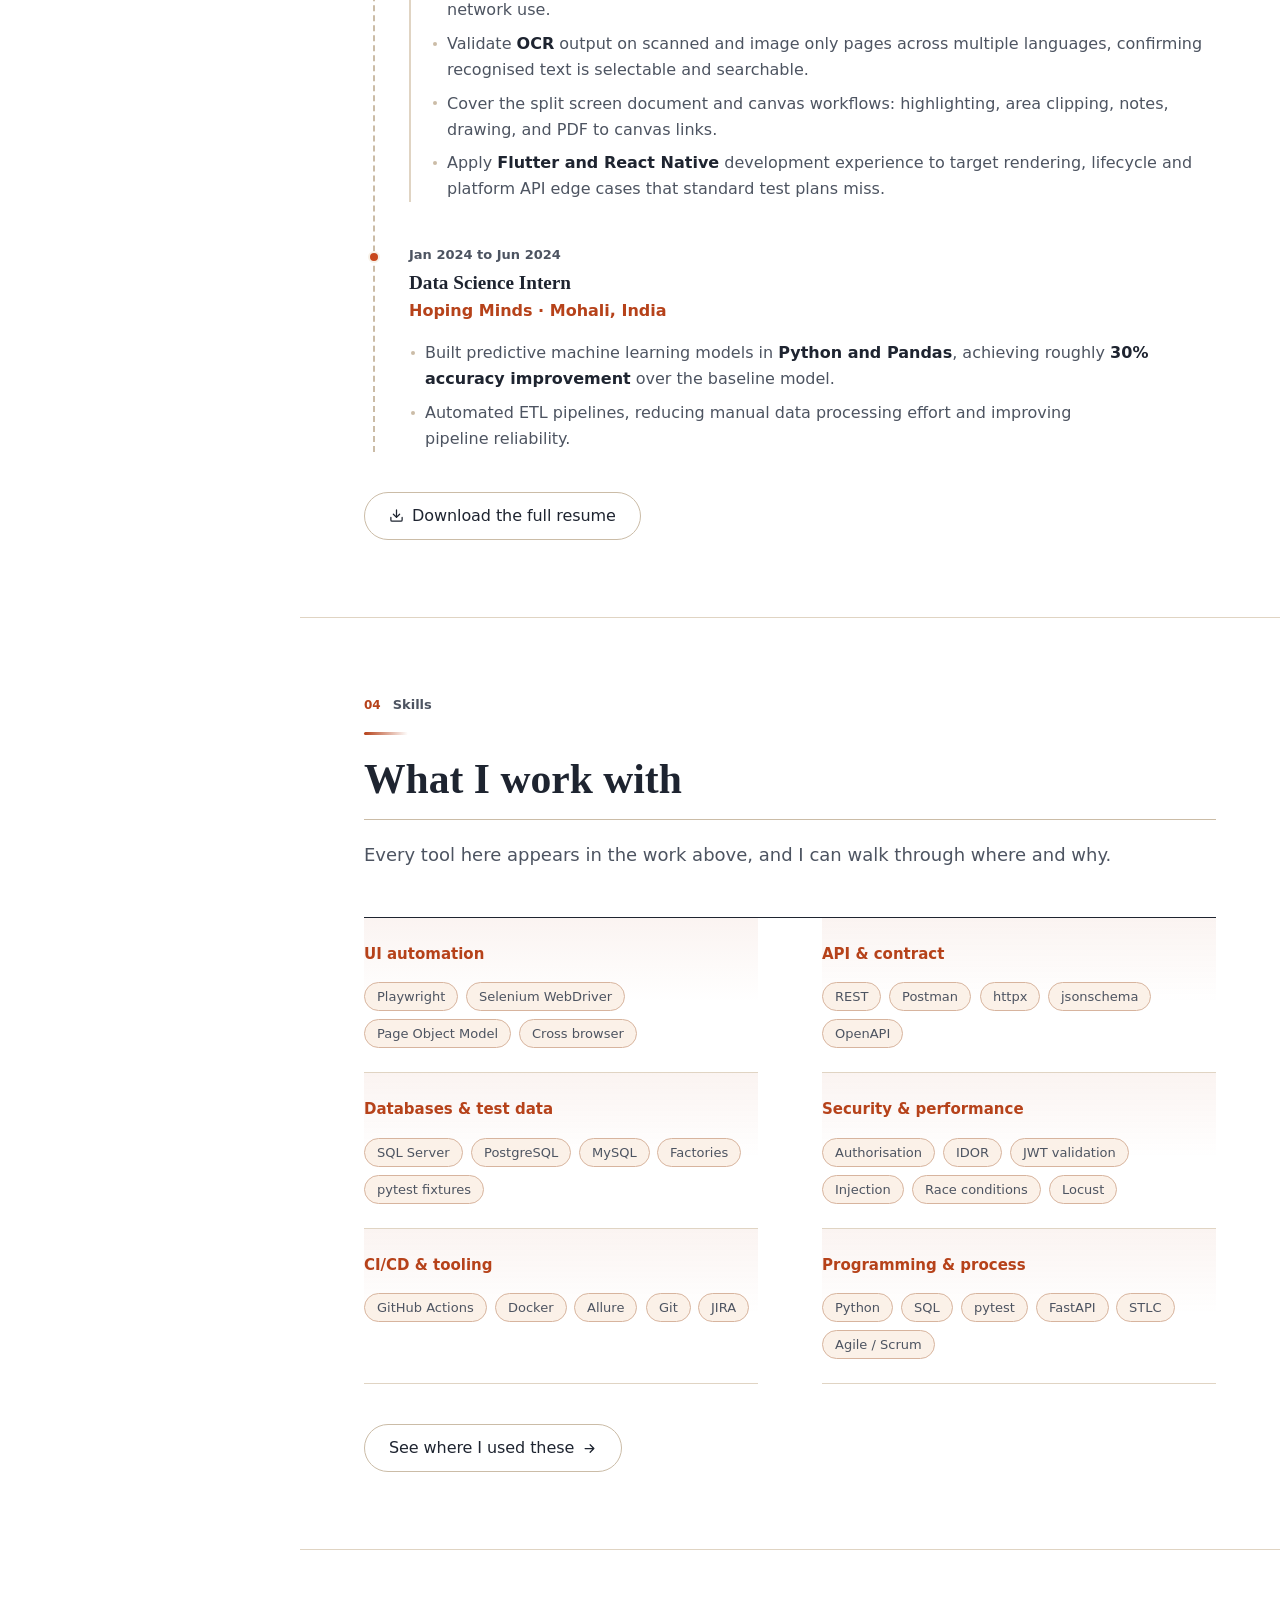
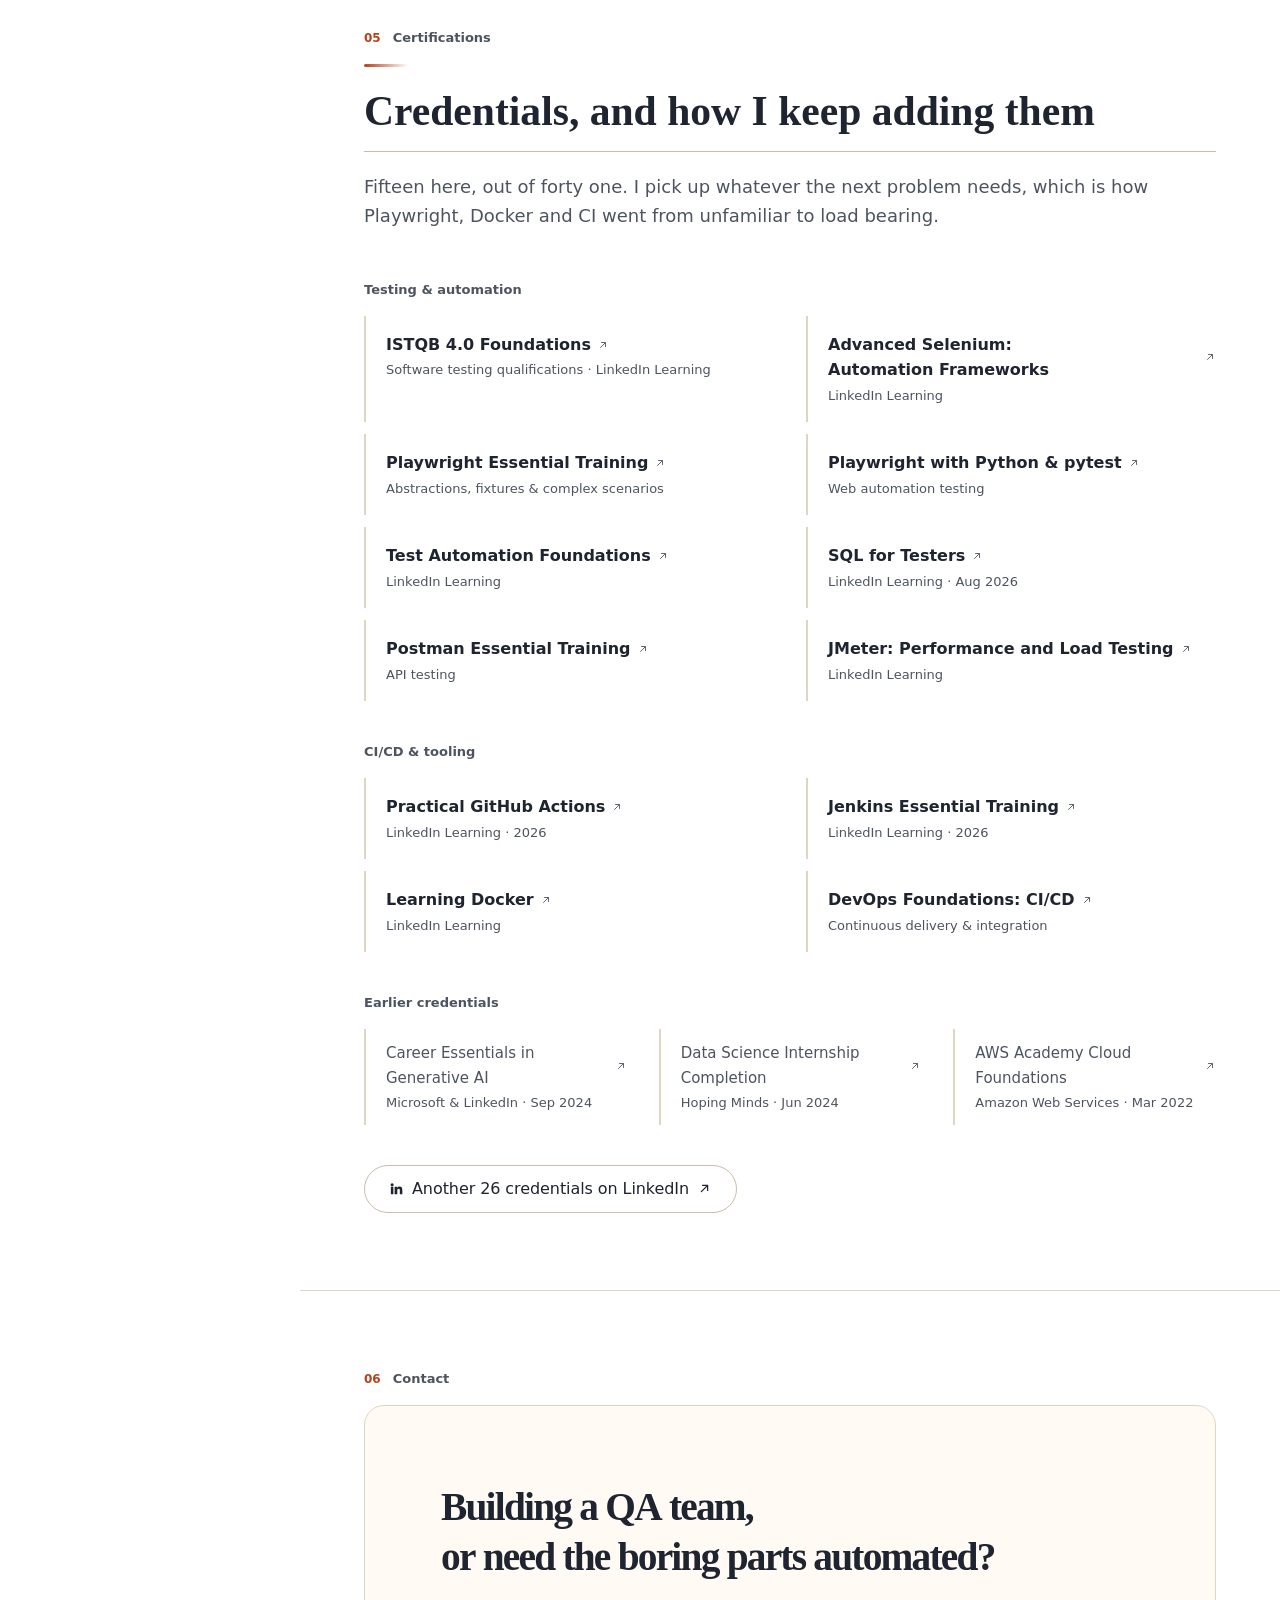
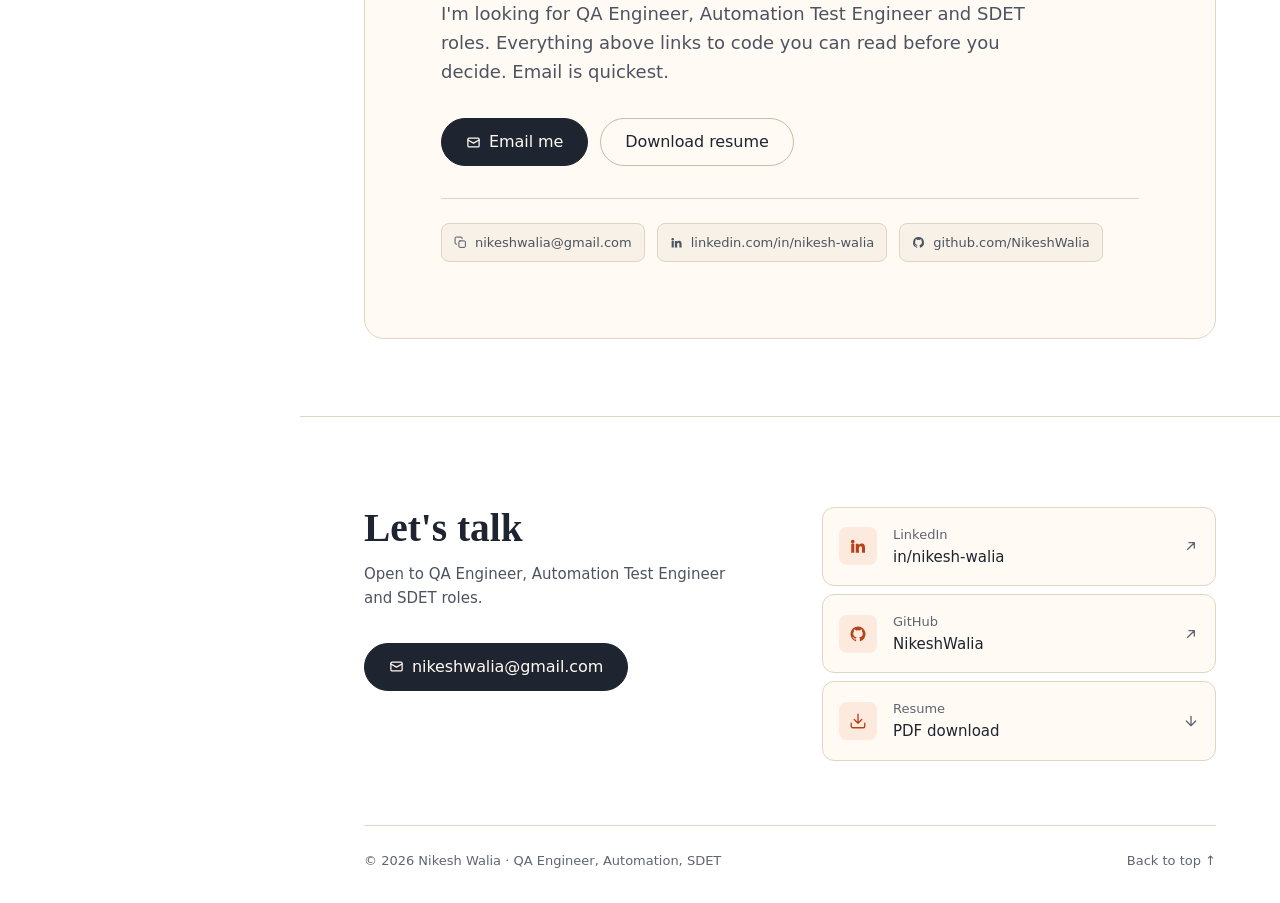
==== commit 3055a72c: "Remove phone contact and link the ISTQB credential Taking the phone number and WhatsApp off the site" ====
--- a/index.html
+++ b/index.html
@@ -68,7 +68,6 @@
   "name": "Nikesh Walia",
   "jobTitle": "QA Engineer and SDET",
   "email": "mailto:nikeshwalia@gmail.com",
-  "telephone": "+91-62396-77566",
   "url": "https://nikeshwalia.github.io/",
   "image": "https://nikeshwalia.github.io/nikesh.jpeg",
   "sameAs": [
@@ -131,12 +130,6 @@
       </a>
       <a href="mailto:nikeshwalia@gmail.com?subject=QA%20role" aria-label="Email">
         <svg viewBox="0 0 24 24" fill="none" stroke="currentColor" stroke-width="1.9" stroke-linecap="round" stroke-linejoin="round" aria-hidden="true"><rect x="3" y="5" width="18" height="14" rx="2"/><path d="m3 8 9 5 9-5"/></svg>
-      </a>
-      <a href="https://wa.me/916239677566?text=Hi%20Nikesh%2C%20I%20came%20across%20your%20portfolio%20and%20would%20like%20to%20talk%20to%20you%20about%20a%20QA%20opportunity." target="_blank" rel="noopener noreferrer" aria-label="WhatsApp">
-        <svg viewBox="0 0 24 24" fill="currentColor" aria-hidden="true"><path d="M12.04 2A9.9 9.9 0 0 0 2.13 11.9a9.8 9.8 0 0 0 1.35 4.95L2 22l5.3-1.39a9.9 9.9 0 0 0 4.74 1.2h.01a9.9 9.9 0 0 0 9.9-9.9A9.9 9.9 0 0 0 12.04 2zm0 18.05h-.01a8.2 8.2 0 0 1-4.19-1.15l-.3-.18-3.12.82.83-3.05-.2-.31a8.2 8.2 0 1 1 6.99 3.87zm4.5-6.15c-.25-.12-1.46-.72-1.69-.8-.22-.08-.39-.12-.55.12-.16.25-.63.8-.77.96-.14.17-.28.19-.53.06a6.7 6.7 0 0 1-1.97-1.22 7.4 7.4 0 0 1-1.37-1.7c-.14-.25-.01-.38.11-.5.11-.11.25-.29.37-.44.13-.14.17-.25.25-.41.09-.17.04-.31-.02-.44-.06-.12-.55-1.33-.76-1.82-.2-.48-.4-.41-.55-.42h-.47c-.16 0-.42.06-.64.31-.22.25-.84.82-.84 2s.86 2.32.98 2.48c.12.17 1.69 2.58 4.1 3.62.57.25 1.02.4 1.37.5.57.19 1.1.16 1.51.1.46-.07 1.46-.6 1.67-1.18.2-.58.2-1.07.15-1.18-.06-.1-.22-.17-.47-.29z"/></svg>
-      </a>
-      <a href="tel:+916239677566" aria-label="Phone">
-        <svg viewBox="0 0 24 24" fill="none" stroke="currentColor" stroke-width="1.9" stroke-linecap="round" stroke-linejoin="round" aria-hidden="true"><path d="M21 16.9v3a2 2 0 0 1-2.2 2A19.8 19.8 0 0 1 3 5.2 2 2 0 0 1 5 3h3a2 2 0 0 1 2 1.7c.1 1 .3 1.9.6 2.8a2 2 0 0 1-.4 2.1L9 10.8a16 16 0 0 0 6 6l1.2-1.2a2 2 0 0 1 2.1-.4c.9.3 1.8.5 2.8.6a2 2 0 0 1 1.7 2z"/></svg>
       </a>
     </div>
 
@@ -239,7 +232,7 @@
         <div><dt>Location</dt><dd><strong>Panchkula, India</strong></dd></div>
         <div><dt>Available</dt><dd><strong>Remote or on-site</strong></dd></div>
         <div><dt>Education</dt><dd><strong>B.Tech CSE</strong>, Chandigarh Engineering College 2024</dd></div>
-        <div><dt>Studying</dt><dd><strong>ISTQB Foundation</strong>, exam in preparation</dd></div>
+        <div><dt>Focus</dt><dd><strong>Test automation</strong> and CI quality gates</dd></div>
         <div><dt>Email</dt><dd><a href="mailto:nikeshwalia@gmail.com?subject=QA%20role">nikeshwalia@gmail.com</a></dd></div>
         <div><dt>GitHub</dt><dd><a href="https://github.com/NikeshWalia" target="_blank" rel="noopener noreferrer">github.com/NikeshWalia</a></dd></div>
       </dl>
@@ -824,39 +817,48 @@
 
     <div>
       <div class="section-head" data-reveal-group>
-        <h2 class="h-section" data-split data-reveal><span class="sr-only">Certifications: </span>Credentials, and what I'm studying next</h2>
+        <h2 class="h-section" data-split data-reveal><span class="sr-only">Certifications: </span>Credentials, and how I keep adding them</h2>
         <p class="h-sub" data-reveal>
-          Five of these are from this year. I pick up whatever the next problem needs,
+          Fifteen here, out of forty one. I pick up whatever the next problem needs,
           which is how Playwright, Docker and CI went from unfamiliar to load bearing.
         </p>
       </div>
 
-      <!-- Two tiers, not one flat list. Four QA credentials competing for
-           attention with an AWS course from 2022 flattens the hierarchy; the
-           testing ones lead, the rest stay available but quiet. -->
+      <!-- Fifteen shown, chosen for the roles being applied for. The rest
+           (Python series, manual-testing, JUnit and soft-skills courses) sit
+           behind the LinkedIn link: listing all forty one buries the ones
+           that actually matter to a hiring manager. -->
       <div class="cert-tier" data-reveal-group>
         <h3 class="cert-tier-h">Testing &amp; automation</h3>
         <ul class="certs">
-          <li class="cert cert--now" data-reveal>
-            <span class="cert-name">ISTQB Certified Tester Foundation Level</span>
-            <span class="cert-meta">CTFL &#183; <b>In preparation</b></span>
+          <li class="cert" data-reveal>
+            <a class="cert-link" href="https://www.linkedin.com/learning/certificates/4daf3d0376abfb674dbeca9eec3ff7b0d1351e7f5e0a9007423a4ab0c2e35fd7" target="_blank" rel="noopener noreferrer">
+              <span class="cert-name">ISTQB 4.0 Foundations<svg class="cert-ext" viewBox="0 0 24 24" fill="none" stroke="currentColor" stroke-width="2" stroke-linecap="round" stroke-linejoin="round" aria-hidden="true"><path d="M7 17 17 7M9 7h8v8"/></svg></span>
+              <span class="cert-meta">Software testing qualifications &#183; LinkedIn Learning</span>
+            </a>
           </li>
           <li class="cert" data-reveal>
             <a class="cert-link" href="https://www.linkedin.com/learning/certificates/d839a744a513c6488996de7f0240e7ba23d4a2b63563028698bba980c0f8f27a" target="_blank" rel="noopener noreferrer">
               <span class="cert-name">Advanced Selenium: Automation Frameworks<svg class="cert-ext" viewBox="0 0 24 24" fill="none" stroke="currentColor" stroke-width="2" stroke-linecap="round" stroke-linejoin="round" aria-hidden="true"><path d="M7 17 17 7M9 7h8v8"/></svg></span>
-              <span class="cert-meta">LinkedIn Learning &#183; 2026</span>
+              <span class="cert-meta">LinkedIn Learning</span>
             </a>
           </li>
           <li class="cert" data-reveal>
             <a class="cert-link" href="https://www.linkedin.com/learning/certificates/ced1f309359d7505d1f7d3e356f20ca8297e212b0b1ca1c375447560949e1764" target="_blank" rel="noopener noreferrer">
               <span class="cert-name">Playwright Essential Training<svg class="cert-ext" viewBox="0 0 24 24" fill="none" stroke="currentColor" stroke-width="2" stroke-linecap="round" stroke-linejoin="round" aria-hidden="true"><path d="M7 17 17 7M9 7h8v8"/></svg></span>
-              <span class="cert-meta">Abstractions, fixtures &amp; complex scenarios &#183; LinkedIn Learning &#183; 2026</span>
+              <span class="cert-meta">Abstractions, fixtures &amp; complex scenarios</span>
             </a>
           </li>
           <li class="cert" data-reveal>
             <a class="cert-link" href="https://www.linkedin.com/learning/certificates/49c074799d58b4604cbaa5427c0231133b01de50341289085b0825948eacb176" target="_blank" rel="noopener noreferrer">
               <span class="cert-name">Playwright with Python &amp; pytest<svg class="cert-ext" viewBox="0 0 24 24" fill="none" stroke="currentColor" stroke-width="2" stroke-linecap="round" stroke-linejoin="round" aria-hidden="true"><path d="M7 17 17 7M9 7h8v8"/></svg></span>
-              <span class="cert-meta">Web automation testing &#183; LinkedIn Learning &#183; 2026</span>
+              <span class="cert-meta">Web automation testing</span>
+            </a>
+          </li>
+          <li class="cert" data-reveal>
+            <a class="cert-link" href="https://www.linkedin.com/learning/certificates/19b4e859003b711022120e80f8941d6915c019938c96606a16a64417824ad945" target="_blank" rel="noopener noreferrer">
+              <span class="cert-name">Test Automation Foundations<svg class="cert-ext" viewBox="0 0 24 24" fill="none" stroke="currentColor" stroke-width="2" stroke-linecap="round" stroke-linejoin="round" aria-hidden="true"><path d="M7 17 17 7M9 7h8v8"/></svg></span>
+              <span class="cert-meta">LinkedIn Learning</span>
             </a>
           </li>
           <li class="cert" data-reveal>
@@ -866,11 +868,47 @@
             </a>
           </li>
           <li class="cert" data-reveal>
+            <a class="cert-link" href="https://www.linkedin.com/learning/certificates/560f2e2ea89fe64878abbc68f6171a007bc67f0d1b0997354c21804b63d45d58" target="_blank" rel="noopener noreferrer">
+              <span class="cert-name">Postman Essential Training<svg class="cert-ext" viewBox="0 0 24 24" fill="none" stroke="currentColor" stroke-width="2" stroke-linecap="round" stroke-linejoin="round" aria-hidden="true"><path d="M7 17 17 7M9 7h8v8"/></svg></span>
+              <span class="cert-meta">API testing</span>
+            </a>
+          </li>
+          <li class="cert" data-reveal>
+            <a class="cert-link" href="https://www.linkedin.com/learning/certificates/2b9c0f9d5b0d3f64f25bb8fc5d304fd6eaa301f36cd9f6fbe74868ae10dd9f80" target="_blank" rel="noopener noreferrer">
+              <span class="cert-name">JMeter: Performance and Load Testing<svg class="cert-ext" viewBox="0 0 24 24" fill="none" stroke="currentColor" stroke-width="2" stroke-linecap="round" stroke-linejoin="round" aria-hidden="true"><path d="M7 17 17 7M9 7h8v8"/></svg></span>
+              <span class="cert-meta">LinkedIn Learning</span>
+            </a>
+          </li>
+        </ul>
+      </div>
+
+      <div class="cert-tier" data-reveal-group>
+        <h3 class="cert-tier-h">CI/CD &amp; tooling</h3>
+        <ul class="certs">
+          <li class="cert" data-reveal>
+            <a class="cert-link" href="https://www.linkedin.com/learning/certificates/caf8e9bd574651bd680997166186a357fcff7730b828400ca9ef45dc67359304" target="_blank" rel="noopener noreferrer">
+              <span class="cert-name">Practical GitHub Actions<svg class="cert-ext" viewBox="0 0 24 24" fill="none" stroke="currentColor" stroke-width="2" stroke-linecap="round" stroke-linejoin="round" aria-hidden="true"><path d="M7 17 17 7M9 7h8v8"/></svg></span>
+              <span class="cert-meta">LinkedIn Learning &#183; 2026</span>
+            </a>
+          </li>
+          <li class="cert" data-reveal>
             <a class="cert-link" href="https://www.linkedin.com/learning/certificates/e9f2bc500a1aeefaa3a784fb63ed0a71fb2b5f4a47af7ad53379296dba21830d" target="_blank" rel="noopener noreferrer">
               <span class="cert-name">Jenkins Essential Training<svg class="cert-ext" viewBox="0 0 24 24" fill="none" stroke="currentColor" stroke-width="2" stroke-linecap="round" stroke-linejoin="round" aria-hidden="true"><path d="M7 17 17 7M9 7h8v8"/></svg></span>
               <span class="cert-meta">LinkedIn Learning &#183; 2026</span>
             </a>
           </li>
+          <li class="cert" data-reveal>
+            <a class="cert-link" href="https://www.linkedin.com/learning/certificates/c20a3957ec21e19a681b5662c5fe1ff7f96ab181e6693410fa9eabe9a9052c70" target="_blank" rel="noopener noreferrer">
+              <span class="cert-name">Learning Docker<svg class="cert-ext" viewBox="0 0 24 24" fill="none" stroke="currentColor" stroke-width="2" stroke-linecap="round" stroke-linejoin="round" aria-hidden="true"><path d="M7 17 17 7M9 7h8v8"/></svg></span>
+              <span class="cert-meta">LinkedIn Learning</span>
+            </a>
+          </li>
+          <li class="cert" data-reveal>
+            <a class="cert-link" href="https://www.linkedin.com/learning/certificates/fa5ee4c3a4e15175df76594abee92f4d8e81090427306a23e28cb201a1533b50" target="_blank" rel="noopener noreferrer">
+              <span class="cert-name">DevOps Foundations: CI/CD<svg class="cert-ext" viewBox="0 0 24 24" fill="none" stroke="currentColor" stroke-width="2" stroke-linecap="round" stroke-linejoin="round" aria-hidden="true"><path d="M7 17 17 7M9 7h8v8"/></svg></span>
+              <span class="cert-meta">Continuous delivery &amp; integration</span>
+            </a>
+          </li>
         </ul>
       </div>
 
@@ -897,6 +935,15 @@
           </li>
         </ul>
       </div>
+
+      <div class="section-cta" data-reveal>
+        <a href="https://www.linkedin.com/in/nikesh-walia/details/certifications/" target="_blank" rel="noopener noreferrer" class="btn btn--ghost">
+          <svg viewBox="0 0 24 24" fill="currentColor" aria-hidden="true"><path d="M4.98 3.5a2.5 2.5 0 1 1 0 5 2.5 2.5 0 0 1 0-5zM3 9h4v12H3zM9 9h3.8v1.7h.05a4.2 4.2 0 0 1 3.75-2c4 0 4.75 2.6 4.75 6V21h-4v-5.6c0-1.35-.03-3.1-1.9-3.1-1.9 0-2.2 1.48-2.2 3v5.7H9z"/></svg>
+          Another 26 credentials on LinkedIn
+          <svg viewBox="0 0 24 24" fill="none" stroke="currentColor" stroke-width="2" stroke-linecap="round" stroke-linejoin="round" aria-hidden="true"><path d="M7 17 17 7M9 7h8v8"/></svg>
+        </a>
+      </div>
+
     </div>
   </div>
 </section>
@@ -925,14 +972,6 @@
           <svg viewBox="0 0 24 24" fill="none" stroke="currentColor" stroke-width="1.8" stroke-linecap="round" stroke-linejoin="round" aria-hidden="true"><rect x="9" y="9" width="12" height="12" rx="2"/><path d="M5 15H4a2 2 0 0 1-2-2V4a2 2 0 0 1 2-2h9a2 2 0 0 1 2 2v1"/></svg>
           nikeshwalia@gmail.com
         </button>
-        <button class="channel" data-copy="+916239677566">
-          <svg viewBox="0 0 24 24" fill="none" stroke="currentColor" stroke-width="1.8" stroke-linecap="round" stroke-linejoin="round" aria-hidden="true"><rect x="9" y="9" width="12" height="12" rx="2"/><path d="M5 15H4a2 2 0 0 1-2-2V4a2 2 0 0 1 2-2h9a2 2 0 0 1 2 2v1"/></svg>
-          +91 62396 77566
-        </button>
-        <a class="channel channel--wa" href="https://wa.me/916239677566?text=Hi%20Nikesh%2C%20I%20came%20across%20your%20portfolio%20and%20would%20like%20to%20talk%20to%20you%20about%20a%20QA%20opportunity." target="_blank" rel="noopener noreferrer">
-          <svg viewBox="0 0 24 24" fill="currentColor" aria-hidden="true"><path d="M12.04 2A9.9 9.9 0 0 0 2.13 11.9a9.8 9.8 0 0 0 1.35 4.95L2 22l5.3-1.39a9.9 9.9 0 0 0 4.74 1.2h.01a9.9 9.9 0 0 0 9.9-9.9A9.9 9.9 0 0 0 12.04 2zm0 18.05h-.01a8.2 8.2 0 0 1-4.19-1.15l-.3-.18-3.12.82.83-3.05-.2-.31a8.2 8.2 0 1 1 6.99 3.87zm4.5-6.15c-.25-.12-1.46-.72-1.69-.8-.22-.08-.39-.12-.55.12-.16.25-.63.8-.77.96-.14.17-.28.19-.53.06a6.7 6.7 0 0 1-1.97-1.22 7.4 7.4 0 0 1-1.37-1.7c-.14-.25-.01-.38.11-.5.11-.11.25-.29.37-.44.13-.14.17-.25.25-.41.09-.17.04-.31-.02-.44-.06-.12-.55-1.33-.76-1.82-.2-.48-.4-.41-.55-.42h-.47c-.16 0-.42.06-.64.31-.22.25-.84.82-.84 2s.86 2.32.98 2.48c.12.17 1.69 2.58 4.1 3.62.57.25 1.02.4 1.37.5.57.19 1.1.16 1.51.1.46-.07 1.46-.6 1.67-1.18.2-.58.2-1.07.15-1.18-.06-.1-.22-.17-.47-.29z"/></svg>
-          WhatsApp
-        </a>
         <a class="channel" href="https://www.linkedin.com/in/nikesh-walia/" target="_blank" rel="noopener noreferrer">
           <svg viewBox="0 0 24 24" fill="currentColor" aria-hidden="true"><path d="M4.98 3.5a2.5 2.5 0 1 1 0 5 2.5 2.5 0 0 1 0-5zM3 9h4v12H3zM9 9h3.8v1.7h.05a4.2 4.2 0 0 1 3.75-2c4 0 4.75 2.6 4.75 6V21h-4v-5.6c0-1.35-.03-3.1-1.9-3.1-1.9 0-2.2 1.48-2.2 3v5.7H9z"/></svg>
           linkedin.com/in/nikesh-walia
@@ -985,26 +1024,6 @@
           <svg class="social-go" viewBox="0 0 24 24" fill="none" stroke="currentColor" stroke-width="2" stroke-linecap="round" stroke-linejoin="round" aria-hidden="true"><path d="M7 17 17 7M9 7h8v8"/></svg>
         </a>
 
-        <a class="social" href="https://wa.me/916239677566?text=Hi%20Nikesh%2C%20I%20came%20across%20your%20portfolio%20and%20would%20like%20to%20talk%20to%20you%20about%20a%20QA%20opportunity." target="_blank" rel="noopener noreferrer">
-          <span class="social-ico" aria-hidden="true"><svg viewBox="0 0 24 24" fill="currentColor" aria-hidden="true"><path d="M12.04 2A9.9 9.9 0 0 0 2.13 11.9a9.8 9.8 0 0 0 1.35 4.95L2 22l5.3-1.39a9.9 9.9 0 0 0 4.74 1.2h.01a9.9 9.9 0 0 0 9.9-9.9A9.9 9.9 0 0 0 12.04 2zm0 18.05h-.01a8.2 8.2 0 0 1-4.19-1.15l-.3-.18-3.12.82.83-3.05-.2-.31a8.2 8.2 0 1 1 6.99 3.87zm4.5-6.15c-.25-.12-1.46-.72-1.69-.8-.22-.08-.39-.12-.55.12-.16.25-.63.8-.77.96-.14.17-.28.19-.53.06a6.7 6.7 0 0 1-1.97-1.22 7.4 7.4 0 0 1-1.37-1.7c-.14-.25-.01-.38.11-.5.11-.11.25-.29.37-.44.13-.14.17-.25.25-.41.09-.17.04-.31-.02-.44-.06-.12-.55-1.33-.76-1.82-.2-.48-.4-.41-.55-.42h-.47c-.16 0-.42.06-.64.31-.22.25-.84.82-.84 2s.86 2.32.98 2.48c.12.17 1.69 2.58 4.1 3.62.57.25 1.02.4 1.37.5.57.19 1.1.16 1.51.1.46-.07 1.46-.6 1.67-1.18.2-.58.2-1.07.15-1.18-.06-.1-.22-.17-.47-.29z"/></svg></span>
-          <span class="social-body">
-            <span class="social-k">WhatsApp</span>
-            <span class="social-v">Message me directly</span>
-          </span>
-          <svg class="social-go" viewBox="0 0 24 24" fill="none" stroke="currentColor" stroke-width="2" stroke-linecap="round" stroke-linejoin="round" aria-hidden="true"><path d="M7 17 17 7M9 7h8v8"/></svg>
-        </a>
-
-        <a class="social" href="tel:+916239677566">
-          <span class="social-ico" aria-hidden="true">
-            <svg viewBox="0 0 24 24" fill="none" stroke="currentColor" stroke-width="1.8" stroke-linecap="round" stroke-linejoin="round"><path d="M21 16.9v3a2 2 0 0 1-2.2 2A19.8 19.8 0 0 1 3 5.2 2 2 0 0 1 5 3h3a2 2 0 0 1 2 1.7c.1 1 .3 1.9.6 2.8a2 2 0 0 1-.4 2.1L9 10.8a16 16 0 0 0 6 6l1.2-1.2a2 2 0 0 1 2.1-.4c.9.3 1.8.5 2.8.6a2 2 0 0 1 1.7 2z"/></svg>
-          </span>
-          <span class="social-body">
-            <span class="social-k">Phone</span>
-            <span class="social-v">+91 62396 77566</span>
-          </span>
-          <svg class="social-go" viewBox="0 0 24 24" fill="none" stroke="currentColor" stroke-width="2" stroke-linecap="round" stroke-linejoin="round" aria-hidden="true"><path d="M7 17 17 7M9 7h8v8"/></svg>
-        </a>
-
         <a class="social" href="Nikesh_Walia_CV.pdf" download>
           <span class="social-ico" aria-hidden="true">
             <svg viewBox="0 0 24 24" fill="none" stroke="currentColor" stroke-width="1.8" stroke-linecap="round" stroke-linejoin="round"><path d="M21 15v4a2 2 0 0 1-2 2H5a2 2 0 0 1-2-2v-4M7 10l5 5 5-5M12 15V3"/></svg>
--- a/css/app.css
+++ b/css/app.css
@@ -2078,9 +2078,9 @@
 }
 /* --------------------------------------------------------------------------
    Certifications. A two-column list rather than cards: these are short
-   factual lines, and card chrome around six one-liners would out-weigh the
-   content. The in-progress item is marked rather than hidden, because
-   "studying for ISTQB" is itself a signal worth showing.
+   factual lines, and card chrome around fifteen one-liners would out-weigh
+   the content. Grouped by tier so a reader scanning for automation depth
+   does not have to read the cloud and soft-skills courses first.
    -------------------------------------------------------------------------- */
 .cert-tier + .cert-tier { margin-top: var(--s-10); }
 .cert-tier-h {
@@ -2140,8 +2140,6 @@
   color: var(--hue, var(--accent-text));
   font-weight: 700;
 }
-/* The one you are actively working toward leads the list and keeps the hue. */
-.cert--now { border-left-color: var(--hue, var(--accent)); }
 
 @media (max-width: 780px) {
   .certs { grid-template-columns: minmax(0, 1fr); }
@@ -3019,7 +3017,20 @@
 .artifact-foot { font-size: var(--t-xs); color: var(--text-2); }
 .runpanel-head, .runpanel-foot { font-size: var(--t-xs); }
 
-/* WhatsApp keeps its own green so it is recognisable at a glance, which is
-   the entire point of putting a branded channel on the page. */
-.channel--wa svg { color: #25d366; }
-.side-social a[aria-label='WhatsApp']:hover { background: #25d366; color: #fff; }
+
+
+/* The "more on LinkedIn" button carries a long label plus two icons. .btn is
+   white-space: nowrap with a fixed 48px height, so on a 375px screen it ran
+   past the viewport. Below the phone breakpoint it wraps and takes the full
+   width instead. */
+@media (max-width: 560px) {
+  .section-cta .btn {
+    width: 100%;
+    height: auto;
+    min-height: 48px;
+    padding-block: var(--s-3);
+    white-space: normal;
+    text-align: center;
+    line-height: 1.35;
+  }
+}
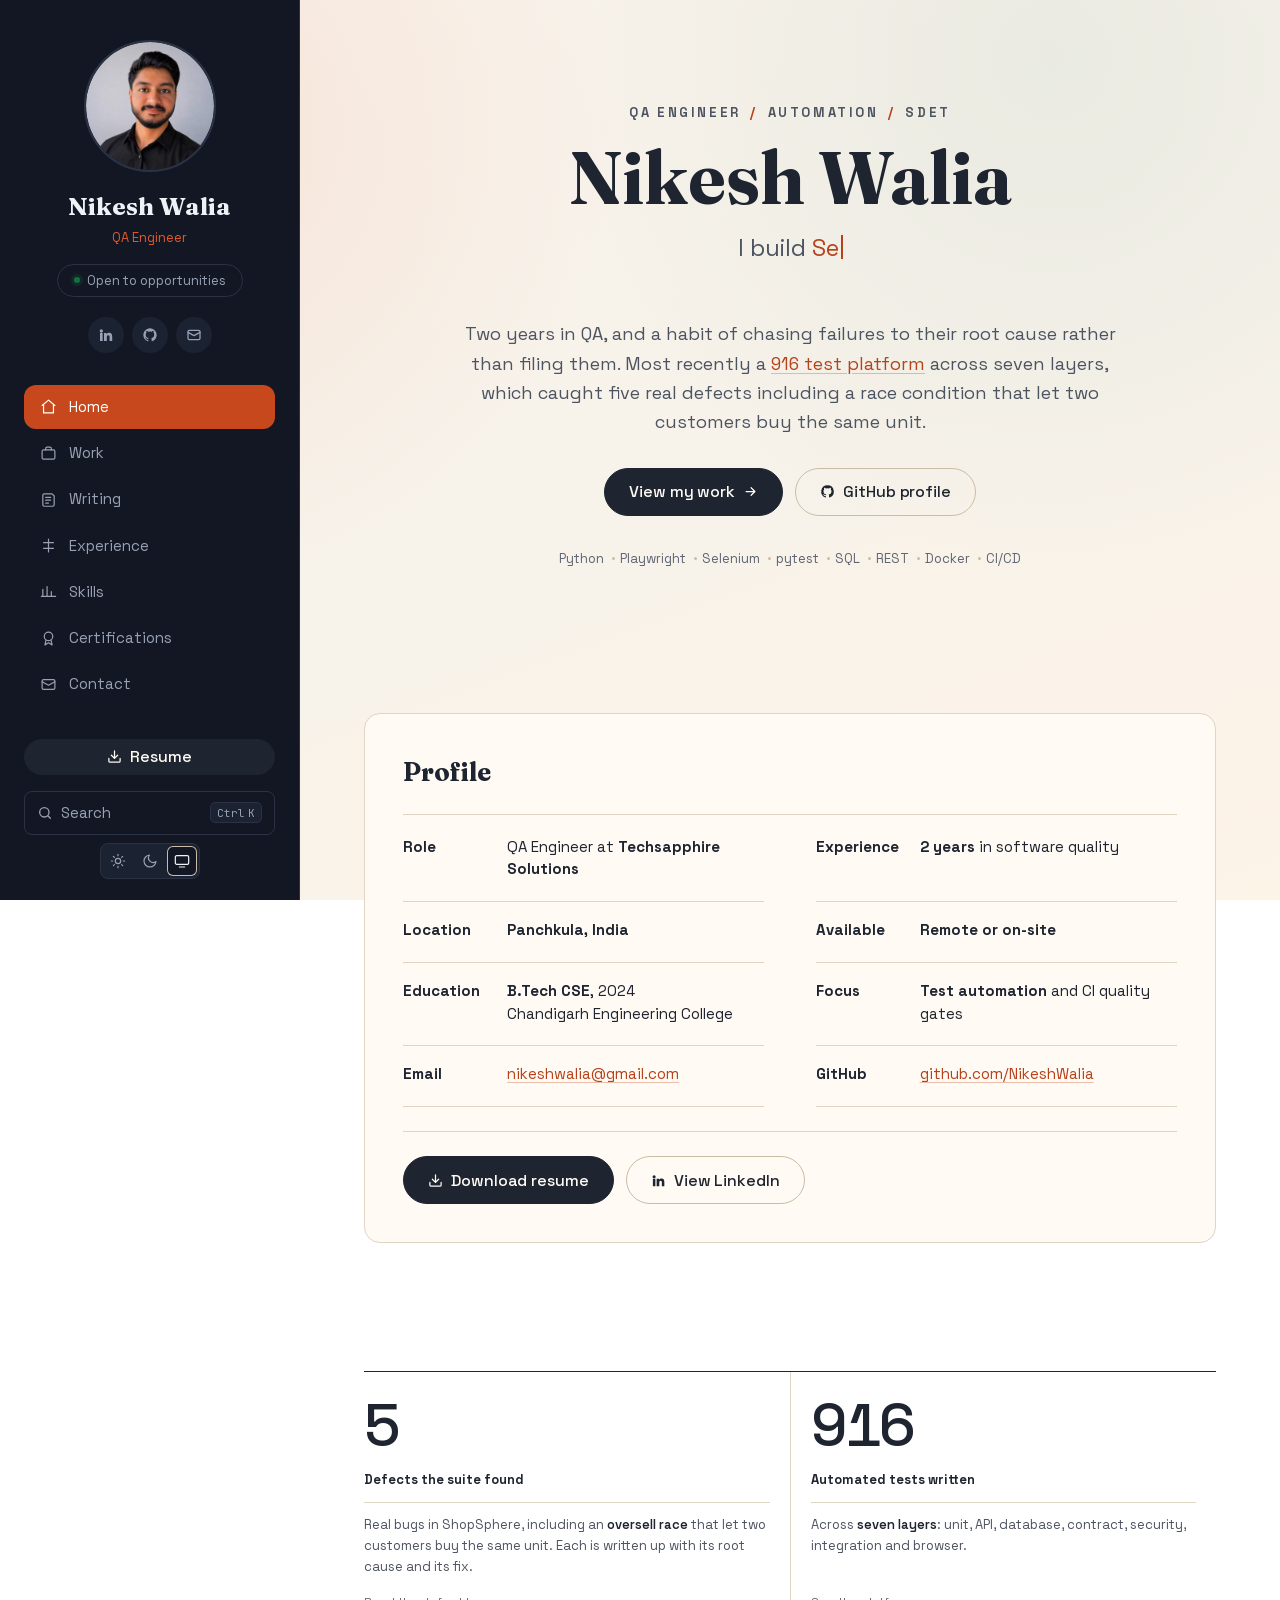
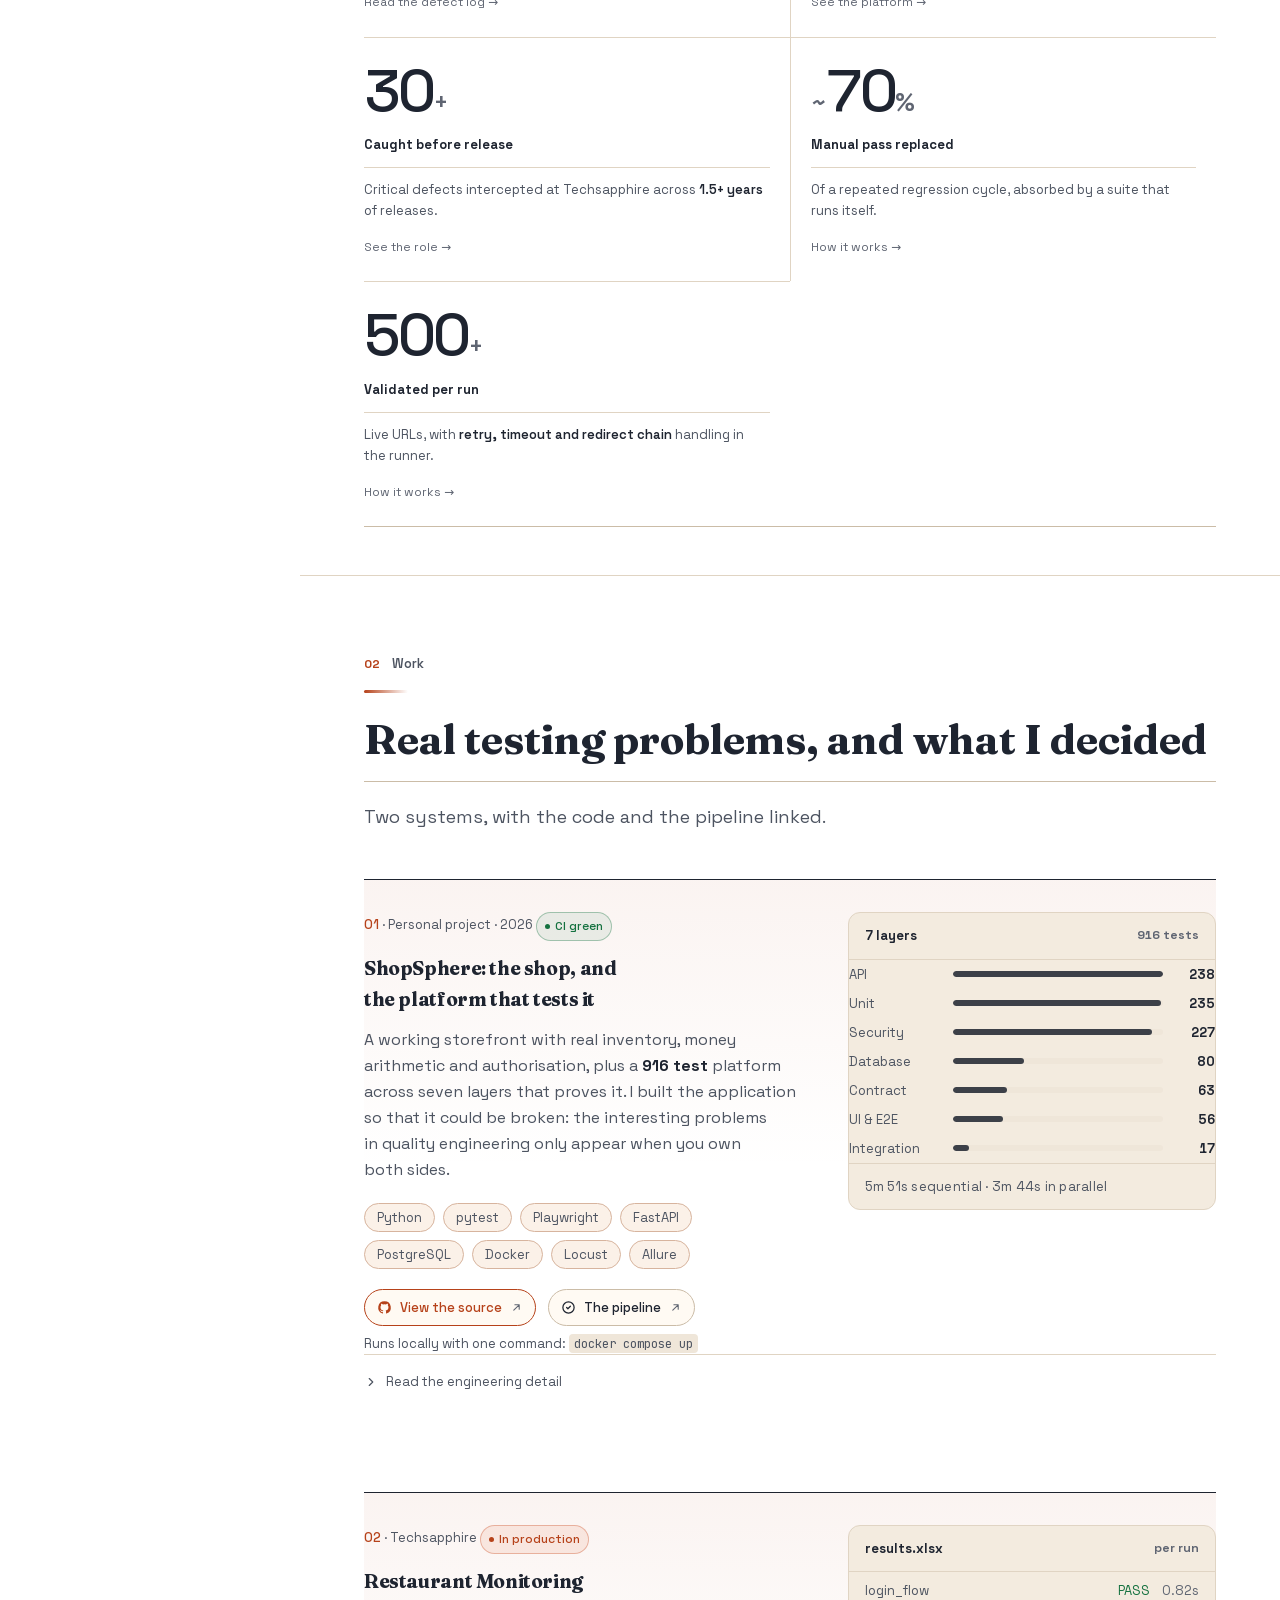
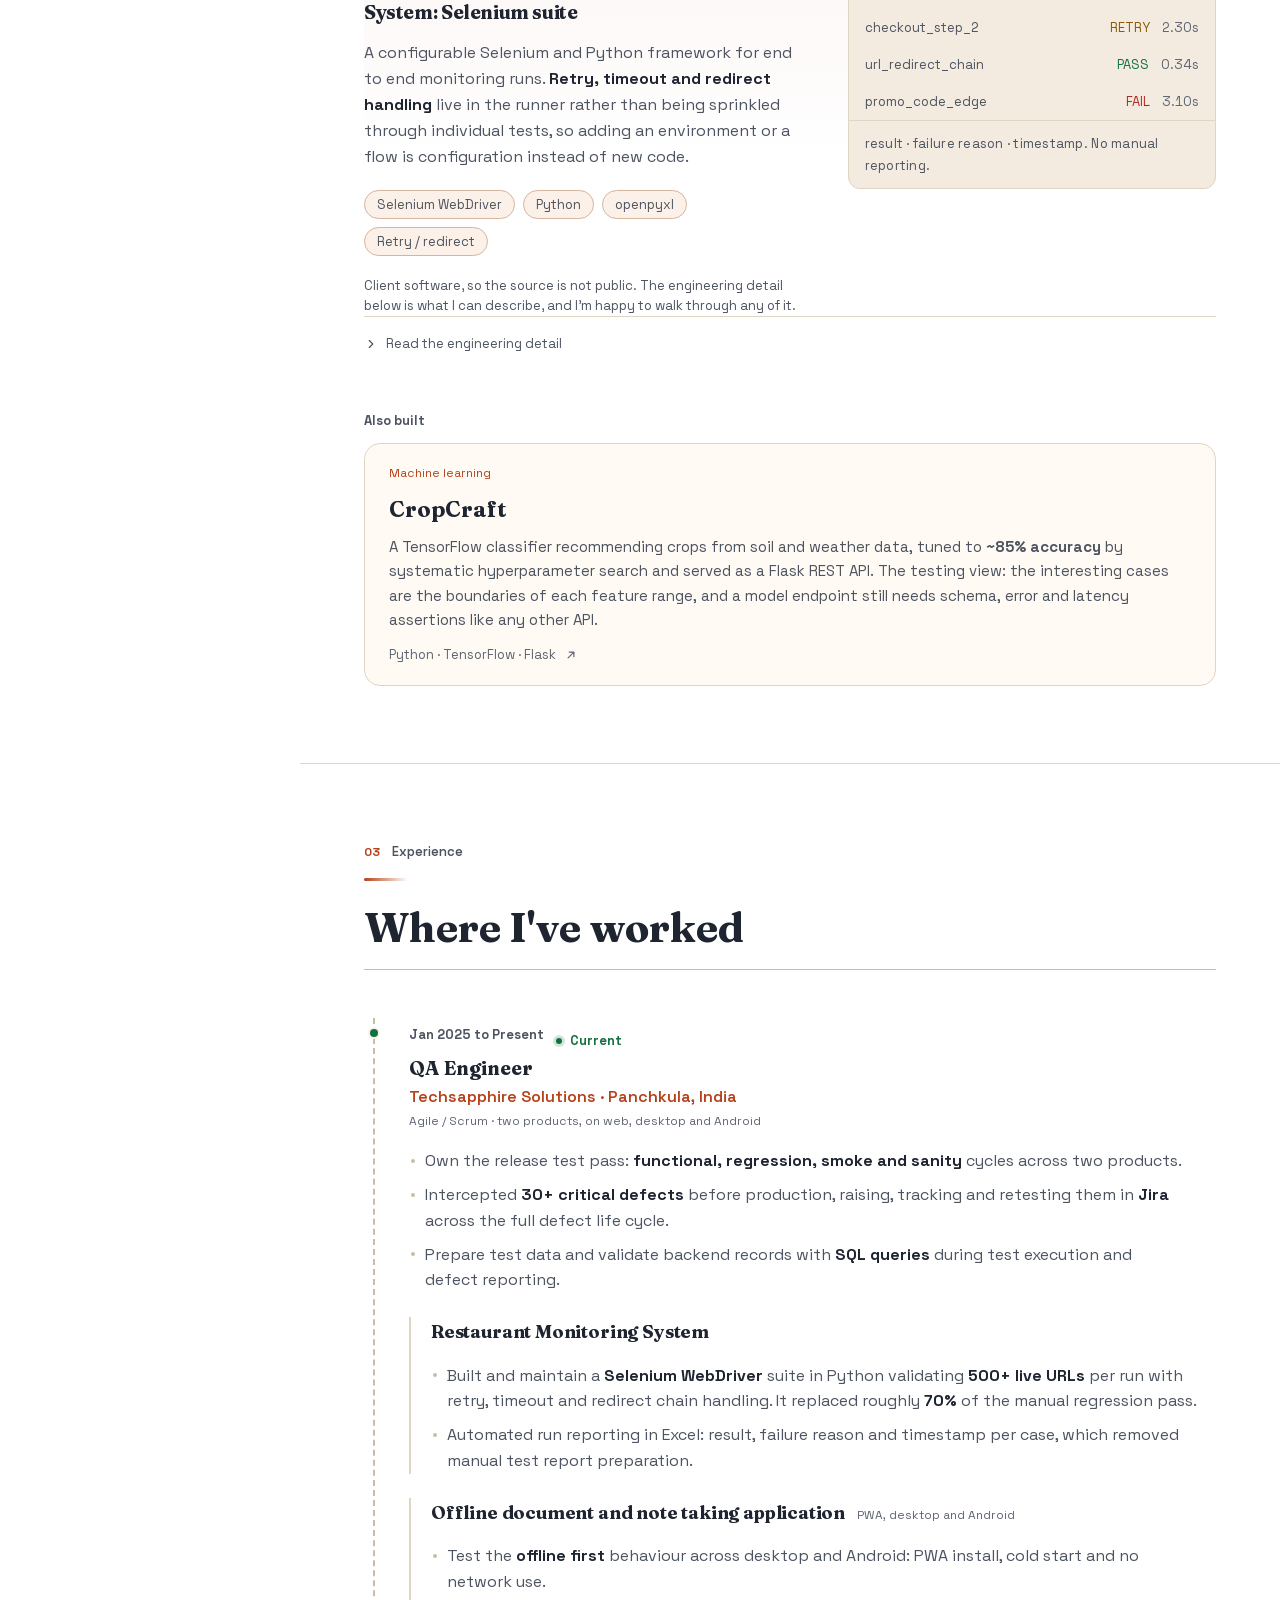
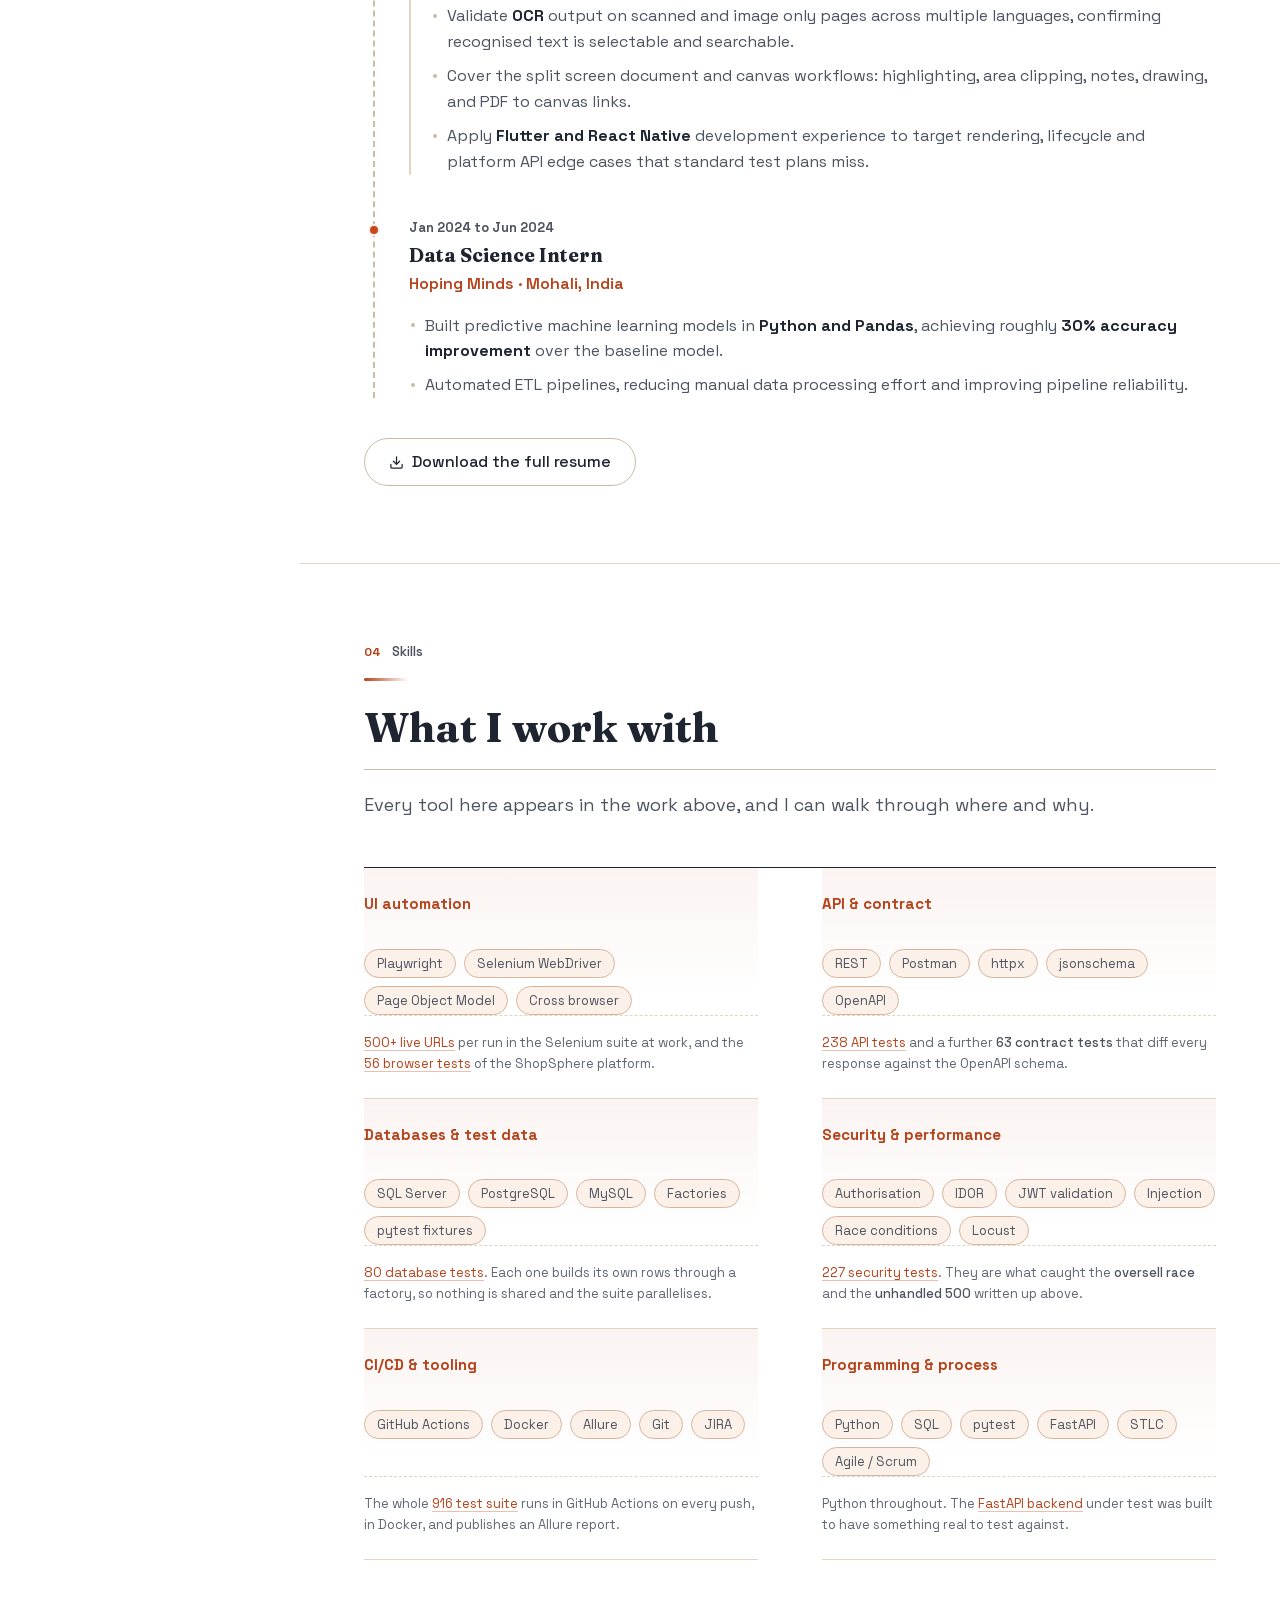
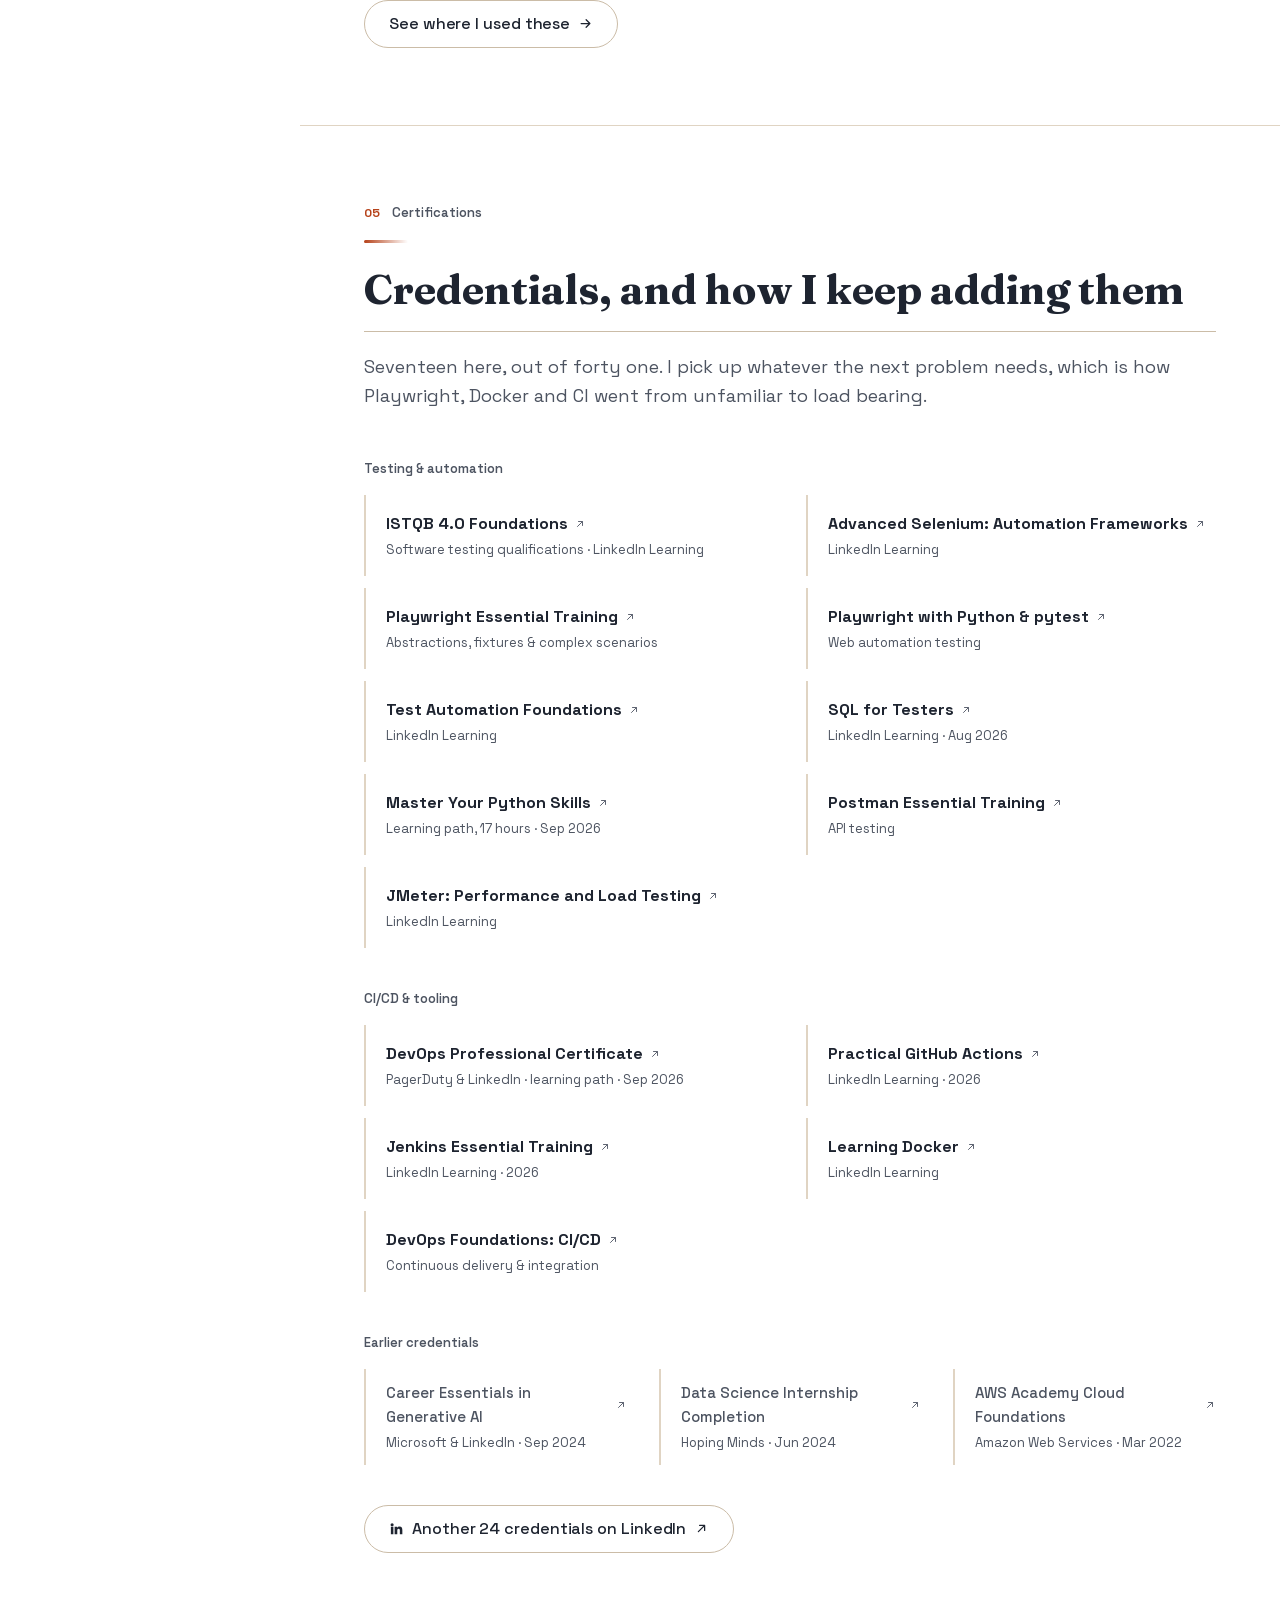
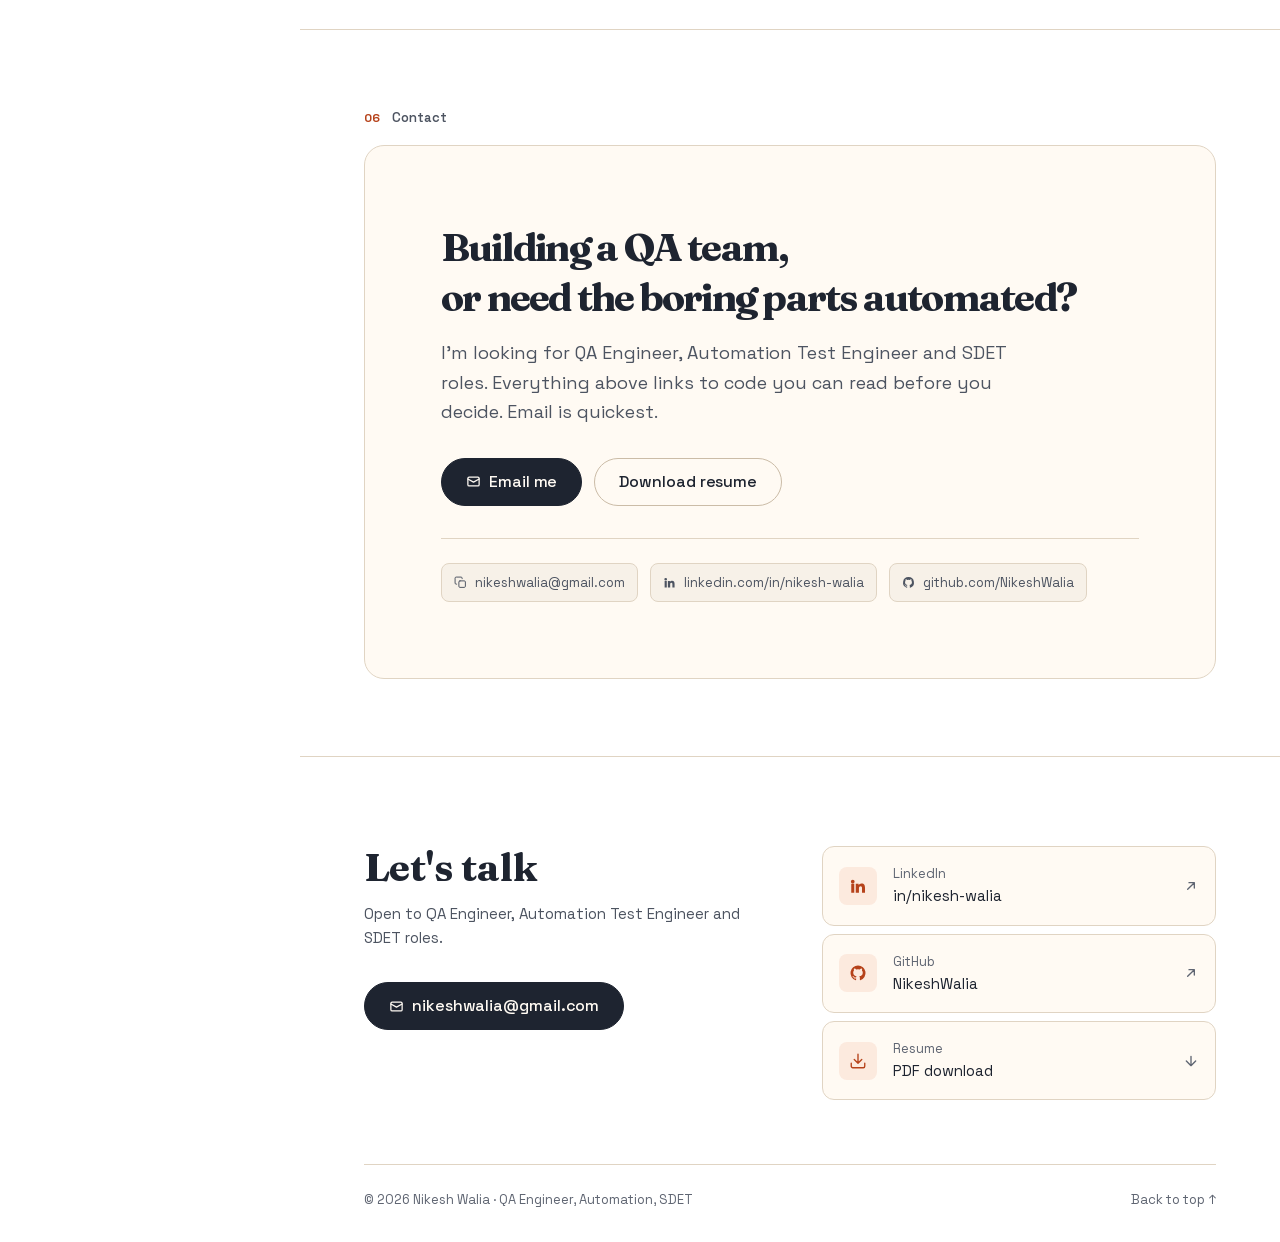
==== commit 7f8c6038: "Add a defect write up, and cut the mobile LCP in half Writing up the oversell race from ShopSphere p" ====
--- a/index.html
+++ b/index.html
@@ -27,22 +27,39 @@
 <meta property="og:title" content="Nikesh Walia | QA Engineer &amp; SDET">
 <meta property="og:description" content="I build test platforms, not just test cases. 916 tests across 7 layers on ShopSphere, and Selenium suites running in production at work.">
 <meta property="og:url" content="https://nikeshwalia.github.io/">
-<meta property="og:image" content="https://nikeshwalia.github.io/nikesh.jpeg">
-<meta property="og:image:width" content="1254">
-<meta property="og:image:height" content="1254">
-<meta property="og:image:alt" content="Nikesh Walia, QA Engineer and SDET.">
-<meta name="twitter:card" content="summary">
+<meta property="og:image" content="https://nikeshwalia.github.io/og.png">
+<meta property="og:image:width" content="1200">
+<meta property="og:image:height" content="630">
+<meta property="og:image:alt" content="Nikesh Walia, QA Engineer and SDET. 916 automated tests across 7 layers, 5 real defects written up, 30+ caught before release.">
+<meta name="twitter:card" content="summary_large_image">
 <meta name="twitter:title" content="Nikesh Walia | QA Engineer &amp; SDET">
 <meta name="twitter:description" content="I build test platforms, not just test cases. Every project below links to code you can read.">
-<meta name="twitter:image" content="https://nikeshwalia.github.io/nikesh.jpeg">
+<meta name="twitter:image" content="https://nikeshwalia.github.io/og.png">
 
 <link rel="icon" href="data:image/svg+xml,%3Csvg xmlns='http://www.w3.org/2000/svg' viewBox='0 0 32 32'%3E%3Crect width='32' height='32' rx='3' fill='%2314110f'/%3E%3Ctext x='16' y='21.5' font-family='ui-monospace,monospace' font-size='13' font-weight='700' fill='%23fff' text-anchor='middle'%3ENW%3C/text%3E%3C/svg%3E">
 
-<!-- Fonts are same-origin. The two faces above the fold are preloaded; the
-     rest arrive with the stylesheet. No third-party origin in the critical path. -->
+<!-- Fonts are same-origin. Only the two faces above the fold are preloaded.
+     JetBrains Mono is deliberately NOT preloaded: it is used by code samples
+     far below the fold, and preloading it put 30KB ahead of the hero text in
+     the queue, pushing LCP past 3s on a throttled phone. It arrives with the
+     stylesheet instead. No third-party origin in the critical path. -->
 <link rel="preload" href="fonts/SpaceGrotesk.woff2" as="font" type="font/woff2" crossorigin>
 <link rel="preload" href="fonts/Fraunces.woff2" as="font" type="font/woff2" crossorigin>
-<link rel="preload" href="fonts/JetBrainsMono.woff2" as="font" type="font/woff2" crossorigin>
+
+<!-- ANALYTICS: not active yet, because it needs an account only Nikesh can
+     make. GoatCounter is cookieless and counts server side, so there is no
+     consent banner to add and nothing to disclose in a privacy policy.
+
+     To switch on, two edits:
+       1. Sign up at goatcounter.com, which gives a code like "nikeshwalia".
+       2. Uncomment the script below, replace YOURCODE with it, and add
+          https://gc.zgo.at to script-src and https://*.goatcounter.com to
+          img-src in the Content-Security-Policy meta above. Without both CSP
+          entries the browser will block it silently.
+
+<script data-goatcounter="https://YOURCODE.goatcounter.com/count"
+        async src="https://gc.zgo.at/count.js"></script>
+-->
 
 <link rel="stylesheet" href="css/tokens.css">
 <link rel="stylesheet" href="css/app.css">
@@ -137,6 +154,7 @@
       <ul>
           <li><a href="#top"><svg viewBox="0 0 24 24" fill="none" stroke="currentColor" stroke-width="1.7" stroke-linecap="round" stroke-linejoin="round" aria-hidden="true"><path d="M3 10.5 12 3l9 7.5"/><path d="M5 9.5V21h14V9.5"/></svg><span>Home</span></a></li>
           <li><a href="#work"><svg viewBox="0 0 24 24" fill="none" stroke="currentColor" stroke-width="1.7" stroke-linecap="round" stroke-linejoin="round" aria-hidden="true"><rect x="3" y="7" width="18" height="13" rx="2"/><path d="M8 7V5a2 2 0 0 1 2-2h4a2 2 0 0 1 2 2v2"/></svg><span>Work</span></a></li>
+          <li><a href="/writing/oversell-race/"><svg viewBox="0 0 24 24" fill="none" stroke="currentColor" stroke-width="1.7" stroke-linecap="round" stroke-linejoin="round" aria-hidden="true"><path d="M4 19.5V6a2 2 0 0 1 2-2h11l3 3v12.5a2 2 0 0 1-2 2H6a2 2 0 0 1-2-2z"/><path d="M8 9h7M8 13h7M8 17h4"/></svg><span>Writing</span></a></li>
           <li><a href="#experience"><svg viewBox="0 0 24 24" fill="none" stroke="currentColor" stroke-width="1.7" stroke-linecap="round" stroke-linejoin="round" aria-hidden="true"><path d="M12 3v18M5 8h14M5 16h14"/></svg><span>Experience</span></a></li>
           <li><a href="#capabilities"><svg viewBox="0 0 24 24" fill="none" stroke="currentColor" stroke-width="1.7" stroke-linecap="round" stroke-linejoin="round" aria-hidden="true"><path d="M4 19V9M10 19V5M16 19v-7M22 19h-20"/></svg><span>Skills</span></a></li>
           <li><a href="#certifications"><svg viewBox="0 0 24 24" fill="none" stroke="currentColor" stroke-width="1.7" stroke-linecap="round" stroke-linejoin="round" aria-hidden="true"><circle cx="12" cy="9" r="6"/><path d="m8.5 14-1.5 7 5-3 5 3-1.5-7"/></svg><span>Certifications</span></a></li>
@@ -150,8 +168,13 @@
         Resume
       </a>
       <div class="side-tools">
-        <button class="icon-btn icon-btn--search" data-cmdk-open aria-label="Search">
+        <!-- A bare magnifier told nobody that Ctrl+K existed, so the palette
+             went unused. The shortcut is spelled out; the kbd is hidden on
+             touch, where it would be a lie. -->
+        <button class="side-search" data-cmdk-open>
           <svg viewBox="0 0 24 24" fill="none" stroke="currentColor" stroke-width="2" stroke-linecap="round" aria-hidden="true"><circle cx="11" cy="11" r="7"/><path d="m20 20-3.4-3.4"/></svg>
+          <span class="side-search-t">Search</span>
+          <kbd class="side-search-k" aria-hidden="true"><span data-kbd-mod>Ctrl</span>K</kbd>
         </button>
         <div class="theme-switch" role="radiogroup" aria-label="Colour theme" data-theme-switch>
           <button type="button" role="radio" data-theme-set="light" aria-checked="false" aria-label="Light theme">
@@ -177,7 +200,7 @@
 <!-- ═══════════════════════ HERO ═══════════════════════ -->
 <section class="hero" data-reveal-group>
   <div class="wrap hero-inner">
-    <p class="eyebrow" data-reveal>QA Engineer <span>/</span> Automation <span>/</span> SDET</p>
+    <p class="eyebrow" data-reveal-now style="--i:0">QA Engineer <span>/</span> Automation <span>/</span> SDET</p>
 
     <h1 class="hero-name" data-split>Nikesh Walia</h1>
 
@@ -185,7 +208,7 @@
          what he builds, cycling through four things that are all true and all
          evidenced further down. Under reduced-motion it prints the first
          phrase and stops. -->
-    <p class="hero-build" data-reveal>
+    <p class="hero-build" data-reveal-now style="--i:1">
       I build
       <!-- Screen readers get the whole list once, as static text. The animated
            span is hidden from them: a caret that retypes four phrases forever
@@ -195,13 +218,13 @@
       <span class="type" aria-hidden="true" data-type="test platforms that catch real defects|Selenium and Playwright automation|API, database and security suites|CI pipelines that gate every release"><span class="type-text">test platforms that catch real defects</span><span class="type-caret"></span></span>
     </p>
 
-    <p class="hero-lede" data-reveal>
+    <p class="hero-lede" data-reveal-now style="--i:2">
       Two years in QA, and a habit of chasing failures to their root cause rather than filing them.
       Most recently a <a href="#case-shopsphere">916 test platform</a> across seven layers, which caught
       five real defects including a race condition that let two customers buy the same unit.
     </p>
 
-    <div class="hero-actions" data-reveal>
+    <div class="hero-actions" data-reveal-now style="--i:3">
       <a href="#work" class="btn btn--primary">
         View my work
         <svg viewBox="0 0 24 24" fill="none" stroke="currentColor" stroke-width="2" stroke-linecap="round" stroke-linejoin="round" aria-hidden="true"><path d="M5 12h14M13 6l6 6-6 6"/></svg>
@@ -212,7 +235,7 @@
       </a>
     </div>
 
-    <ul class="hero-stack" aria-label="Core stack" data-reveal>
+    <ul class="hero-stack" aria-label="Core stack" data-reveal-now style="--i:4">
       <li>Python</li><li>Playwright</li><li>Selenium</li><li>pytest</li>
       <li>SQL</li><li>REST</li><li>Docker</li><li>CI/CD</li>
     </ul>
@@ -228,10 +251,10 @@
       <h2 class="snapshot-h">Profile</h2>
       <dl class="snapshot-grid">
         <div><dt>Role</dt><dd>QA Engineer at <strong>Techsapphire Solutions</strong></dd></div>
-        <div><dt>Experience</dt><dd><strong>2+ years</strong> in software quality</dd></div>
+        <div><dt>Experience</dt><dd><strong>2 years</strong> in software quality</dd></div>
         <div><dt>Location</dt><dd><strong>Panchkula, India</strong></dd></div>
         <div><dt>Available</dt><dd><strong>Remote or on-site</strong></dd></div>
-        <div><dt>Education</dt><dd><strong>B.Tech CSE</strong>, Chandigarh Engineering College 2024</dd></div>
+        <div><dt>Education</dt><dd><strong>B.Tech CSE</strong>, 2024<br>Chandigarh Engineering College</dd></div>
         <div><dt>Focus</dt><dd><strong>Test automation</strong> and CI quality gates</dd></div>
         <div><dt>Email</dt><dd><a href="mailto:nikeshwalia@gmail.com?subject=QA%20role">nikeshwalia@gmail.com</a></dd></div>
         <div><dt>GitHub</dt><dd><a href="https://github.com/NikeshWalia" target="_blank" rel="noopener noreferrer">github.com/NikeshWalia</a></dd></div>
@@ -512,6 +535,7 @@
                     <p class="defect-fix"><b>Fix:</b> <code>.with_for_update().execution_options(populate_existing=True)</code></p>
                     <p class="defect-note">The two thread version reproduces every time. The six thread version passed by luck, which is exactly how this class of bug reaches production.</p>
                     <a class="defect-link" href="https://github.com/NikeshWalia/shopsphere/blob/main/tests/integration/tests/test_concurrency.py#L165" target="_blank" rel="noopener noreferrer"><code>test_the_last_unit_goes_to_exactly_one_of_two_buyers</code><svg class="dl-ext" viewBox="0 0 24 24" fill="none" stroke="currentColor" stroke-width="2" stroke-linecap="round" stroke-linejoin="round" aria-hidden="true"><path d="M7 17 17 7M9 7h8v8"/></svg></a>
+                    <a class="defect-write" href="/writing/oversell-race/">Read the full write up<svg viewBox="0 0 24 24" fill="none" stroke="currentColor" stroke-width="2" stroke-linecap="round" stroke-linejoin="round" aria-hidden="true"><path d="M5 12h14M13 6l6 6-6 6"/></svg></a>
                   </li>
 
                   <li class="defect">
@@ -761,6 +785,7 @@
           <span class="chip">Playwright</span><span class="chip">Selenium WebDriver</span>
           <span class="chip">Page Object Model</span><span class="chip">Cross browser</span>
         </div>
+              <p class="cap-evidence"><a href="#case-suite">500+ live URLs</a> per run in the Selenium suite at work, and the <a href="#case-shopsphere">56 browser tests</a> of the ShopSphere platform.</p>
       </div>
 
       <div class="cap rvl" id="cap-api" data-reveal data-index-skill="API and contract testing" data-index-sub="REST, Postman, httpx, jsonschema, OpenAPI">
@@ -769,6 +794,7 @@
           <span class="chip">REST</span><span class="chip">Postman</span>
           <span class="chip">httpx</span><span class="chip">jsonschema</span><span class="chip">OpenAPI</span>
         </div>
+              <p class="cap-evidence"><a href="#case-shopsphere">238 API tests</a> and a further <b>63 contract tests</b> that diff every response against the OpenAPI schema.</p>
       </div>
 
       <div class="cap rvl" id="cap-db" data-reveal data-index-skill="Databases and test data" data-index-sub="SQL Server, PostgreSQL, MySQL, factories, fixtures">
@@ -777,6 +803,7 @@
           <span class="chip">SQL Server</span><span class="chip">PostgreSQL</span><span class="chip">MySQL</span>
           <span class="chip">Factories</span><span class="chip">pytest fixtures</span>
         </div>
+              <p class="cap-evidence"><a href="#case-shopsphere">80 database tests</a>. Each one builds its own rows through a factory, so nothing is shared and the suite parallelises.</p>
       </div>
 
       <div class="cap rvl" id="cap-sec" data-reveal data-index-skill="Security and performance testing" data-index-sub="Authorisation, IDOR, JWT, injection, race conditions, Locust">
@@ -785,6 +812,7 @@
           <span class="chip">Authorisation</span><span class="chip">IDOR</span><span class="chip">JWT validation</span>
           <span class="chip">Injection</span><span class="chip">Race conditions</span><span class="chip">Locust</span>
         </div>
+              <p class="cap-evidence"><a href="#case-shopsphere">227 security tests</a>. They are what caught the <b>oversell race</b> and the <b>unhandled 500</b> written up above.</p>
       </div>
 
       <div class="cap rvl" id="cap-cicd" data-reveal data-index-skill="CI/CD and tooling" data-index-sub="GitHub Actions, Docker, Allure, Git, JIRA">
@@ -793,6 +821,7 @@
           <span class="chip">GitHub Actions</span><span class="chip">Docker</span>
           <span class="chip">Allure</span><span class="chip">Git</span><span class="chip">JIRA</span>
         </div>
+              <p class="cap-evidence">The whole <a href="#case-shopsphere">916 test suite</a> runs in GitHub Actions on every push, in Docker, and publishes an Allure report.</p>
       </div>
 
       <div class="cap rvl" id="cap-prog" data-reveal data-index-skill="Programming and process" data-index-sub="Python, SQL, pytest, FastAPI, STLC, Agile">
@@ -801,6 +830,7 @@
           <span class="chip">Python</span><span class="chip">SQL</span><span class="chip">pytest</span>
           <span class="chip">FastAPI</span><span class="chip">STLC</span><span class="chip">Agile / Scrum</span>
         </div>
+              <p class="cap-evidence">Python throughout. The <a href="#case-shopsphere">FastAPI backend</a> under test was built to have something real to test against.</p>
       </div>
     </div>
 
@@ -819,15 +849,15 @@
       <div class="section-head" data-reveal-group>
         <h2 class="h-section" data-split data-reveal><span class="sr-only">Certifications: </span>Credentials, and how I keep adding them</h2>
         <p class="h-sub" data-reveal>
-          Fifteen here, out of forty one. I pick up whatever the next problem needs,
+          Seventeen here, out of forty one. I pick up whatever the next problem needs,
           which is how Playwright, Docker and CI went from unfamiliar to load bearing.
         </p>
       </div>
 
-      <!-- Fifteen shown, chosen for the roles being applied for. The rest
-           (Python series, manual-testing, JUnit and soft-skills courses) sit
-           behind the LinkedIn link: listing all forty one buries the ones
-           that actually matter to a hiring manager. -->
+      <!-- Seventeen shown, chosen for the roles being applied for. The rest
+           (manual-testing, JUnit and soft-skills courses) sit behind the
+           LinkedIn link: listing all forty one buries the ones that actually
+           matter to a hiring manager. -->
       <div class="cert-tier" data-reveal-group>
         <h3 class="cert-tier-h">Testing &amp; automation</h3>
         <ul class="certs">
@@ -868,6 +898,12 @@
             </a>
           </li>
           <li class="cert" data-reveal>
+            <a class="cert-link" href="https://www.linkedin.com/learning/certificates/83ccef4ffaf59819c0bb17ab787f1020d2af90a505912aee1158e124774618fe" target="_blank" rel="noopener noreferrer">
+              <span class="cert-name">Master Your Python Skills<svg class="cert-ext" viewBox="0 0 24 24" fill="none" stroke="currentColor" stroke-width="2" stroke-linecap="round" stroke-linejoin="round" aria-hidden="true"><path d="M7 17 17 7M9 7h8v8"/></svg></span>
+              <span class="cert-meta">Learning path, 17 hours &#183; Sep 2026</span>
+            </a>
+          </li>
+          <li class="cert" data-reveal>
             <a class="cert-link" href="https://www.linkedin.com/learning/certificates/560f2e2ea89fe64878abbc68f6171a007bc67f0d1b0997354c21804b63d45d58" target="_blank" rel="noopener noreferrer">
               <span class="cert-name">Postman Essential Training<svg class="cert-ext" viewBox="0 0 24 24" fill="none" stroke="currentColor" stroke-width="2" stroke-linecap="round" stroke-linejoin="round" aria-hidden="true"><path d="M7 17 17 7M9 7h8v8"/></svg></span>
               <span class="cert-meta">API testing</span>
@@ -886,6 +922,12 @@
         <h3 class="cert-tier-h">CI/CD &amp; tooling</h3>
         <ul class="certs">
           <li class="cert" data-reveal>
+            <a class="cert-link" href="https://www.linkedin.com/learning/certificates/17b33d880af466ec1a9f32a31c4e90d3ed35c1aebed770406cac6c5e01c3bede" target="_blank" rel="noopener noreferrer">
+              <span class="cert-name">DevOps Professional Certificate<svg class="cert-ext" viewBox="0 0 24 24" fill="none" stroke="currentColor" stroke-width="2" stroke-linecap="round" stroke-linejoin="round" aria-hidden="true"><path d="M7 17 17 7M9 7h8v8"/></svg></span>
+              <span class="cert-meta">PagerDuty &amp; LinkedIn &#183; learning path &#183; Sep 2026</span>
+            </a>
+          </li>
+          <li class="cert" data-reveal>
             <a class="cert-link" href="https://www.linkedin.com/learning/certificates/caf8e9bd574651bd680997166186a357fcff7730b828400ca9ef45dc67359304" target="_blank" rel="noopener noreferrer">
               <span class="cert-name">Practical GitHub Actions<svg class="cert-ext" viewBox="0 0 24 24" fill="none" stroke="currentColor" stroke-width="2" stroke-linecap="round" stroke-linejoin="round" aria-hidden="true"><path d="M7 17 17 7M9 7h8v8"/></svg></span>
               <span class="cert-meta">LinkedIn Learning &#183; 2026</span>
@@ -939,7 +981,7 @@
       <div class="section-cta" data-reveal>
         <a href="https://www.linkedin.com/in/nikesh-walia/details/certifications/" target="_blank" rel="noopener noreferrer" class="btn btn--ghost">
           <svg viewBox="0 0 24 24" fill="currentColor" aria-hidden="true"><path d="M4.98 3.5a2.5 2.5 0 1 1 0 5 2.5 2.5 0 0 1 0-5zM3 9h4v12H3zM9 9h3.8v1.7h.05a4.2 4.2 0 0 1 3.75-2c4 0 4.75 2.6 4.75 6V21h-4v-5.6c0-1.35-.03-3.1-1.9-3.1-1.9 0-2.2 1.48-2.2 3v5.7H9z"/></svg>
-          Another 26 credentials on LinkedIn
+          Another 24 credentials on LinkedIn
           <svg viewBox="0 0 24 24" fill="none" stroke="currentColor" stroke-width="2" stroke-linecap="round" stroke-linejoin="round" aria-hidden="true"><path d="M7 17 17 7M9 7h8v8"/></svg>
         </a>
       </div>
--- a/css/app.css
+++ b/css/app.css
@@ -1164,6 +1164,21 @@
   max-width: 100%;
   transition: border-color var(--d-fast) var(--e-inout), background var(--d-fast) var(--e-inout);
 }
+/* The one defect with a long-form write up behind it. Deliberately not a
+   .defect-link pill: that shape means "here is the test", and this means
+   "here is the reasoning", so it should not look interchangeable. */
+.defect-write {
+  display: inline-flex; align-items: center; gap: 6px;
+  margin-top: var(--s-3); margin-left: var(--s-3);
+  font-size: var(--t-xs); font-weight: 500;
+  color: var(--accent-text); text-decoration: none;
+  border-bottom: 1px solid transparent;
+  transition: border-color var(--d-fast) var(--e-inout);
+}
+.defect-write svg { width: 13px; height: 13px; flex: none; }
+.defect-write:hover { border-bottom-color: var(--accent-text); }
+@media (max-width: 560px) { .defect-write { margin-left: 0; } }
+
 .defect-link code {
   font-family: var(--font-mono);
   font-size: var(--t-micro);
@@ -1471,6 +1486,12 @@
   border-top: 1px solid var(--text);
 }
 .cap {
+  /* Column flex so the evidence line's margin-top:auto has something to push
+     against: grid items stretch to the row height, and without this the
+     dashed rule sits directly under the chips, landing at a different height
+     in each card of a row. */
+  display: flex;
+  flex-direction: column;
   padding: var(--s-6) 0;
   border-bottom: 1px solid var(--line);
   background: none;
@@ -1773,6 +1794,31 @@
 [data-reveal='right'] { transform: translate3d(calc(var(--rise) * -0.6), 0, 0); }
 [data-reveal='left']  { transform: translate3d(calc(var(--rise) * 0.6), 0, 0); }
 [data-reveal='in']    { transform: scale(.97); }
+
+/* Above-the-fold entrance, driven by CSS alone.
+   The hero is always in view on load, so observing it buys nothing and costs
+   everything: while ui.js was still parsing on a throttled phone, the lede
+   sat at opacity 0 and LCP waited for it. These animate from the moment the
+   stylesheet applies, which puts LCP back next to FCP. Same curve, same
+   stagger and same distance as the observed reveals, so the hero and the
+   sections below it move identically. */
+[data-reveal-now] {
+  animation: reveal-now var(--d-slow) var(--e-out) both;
+  animation-delay: calc(var(--i, 0) * var(--stagger));
+}
+@keyframes reveal-now {
+  /* 0.02 rather than 0: Chrome will not accept an element as an LCP candidate
+     while it is fully transparent, so a hero that fades from 0 is invisible to
+     the metric until something else forces a re-evaluation. Here that was the
+     typewriter's first tick at ~3.9s, which is where mobile LCP was landing.
+     Two percent is indistinguishable from nothing and keeps the element
+     eligible from the first frame. */
+  from { opacity: .02; transform: translate3d(0, var(--rise), 0); }
+  to   { opacity: 1; transform: none; }
+}
+@media (prefers-reduced-motion: reduce) {
+  [data-reveal-now] { animation: none; }
+}
 
 [data-reveal][data-shown='true'] {
   opacity: 1;
@@ -2422,9 +2468,32 @@
 .side-foot { margin-top: auto; padding-top: var(--s-8); }
 .side-cv { width: 100%; }
 .side-tools {
-  display: flex; align-items: center; justify-content: center; gap: var(--s-2);
+  display: grid; gap: var(--s-2); justify-items: center;
   margin-top: var(--s-4);
 }
+/* Full width, because the rail has 300px and a 34px magnifier was using 34
+   of them to communicate nothing. */
+.side-search {
+  display: flex; align-items: center; gap: var(--s-2);
+  width: 100%; padding: 9px 12px;
+  border: 1px solid var(--rail-line); border-radius: var(--r-sm);
+  background: transparent; color: var(--rail-mute);
+  font: inherit; font-size: var(--t-sm); text-align: left; cursor: pointer;
+  transition: background 140ms var(--e-out), color 140ms var(--e-out), border-color 140ms var(--e-out);
+}
+.side-search svg { width: 16px; height: 16px; flex: none; }
+.side-search-t { flex: 1 1 auto; }
+.side-search-k {
+  flex: none; display: inline-flex; gap: 3px;
+  padding: 2px 6px; border-radius: 5px;
+  border: 1px solid var(--rail-line); background: var(--rail-bg-2);
+  font-family: var(--font-mono); font-size: 11px; line-height: 1.5; color: var(--rail-mute);
+}
+.side-search:hover { background: var(--rail-bg-2); color: var(--rail-text); border-color: var(--rail-mute); }
+.side-search:hover .side-search-k { color: var(--rail-text); }
+.side-search:focus-visible { outline: 2px solid var(--rail-accent); outline-offset: 2px; }
+/* No physical keyboard, no shortcut to advertise. */
+@media (pointer: coarse) { .side-search-k { display: none; } }
 .side-tools .icon-btn { border: 1px solid var(--rail-line); color: var(--rail-mute); }
 .side-tools .icon-btn:hover { background: var(--rail-bg-2); color: var(--rail-text); }
 .side-tools .theme-switch { background: var(--rail-bg-2); border-color: var(--rail-line); }
